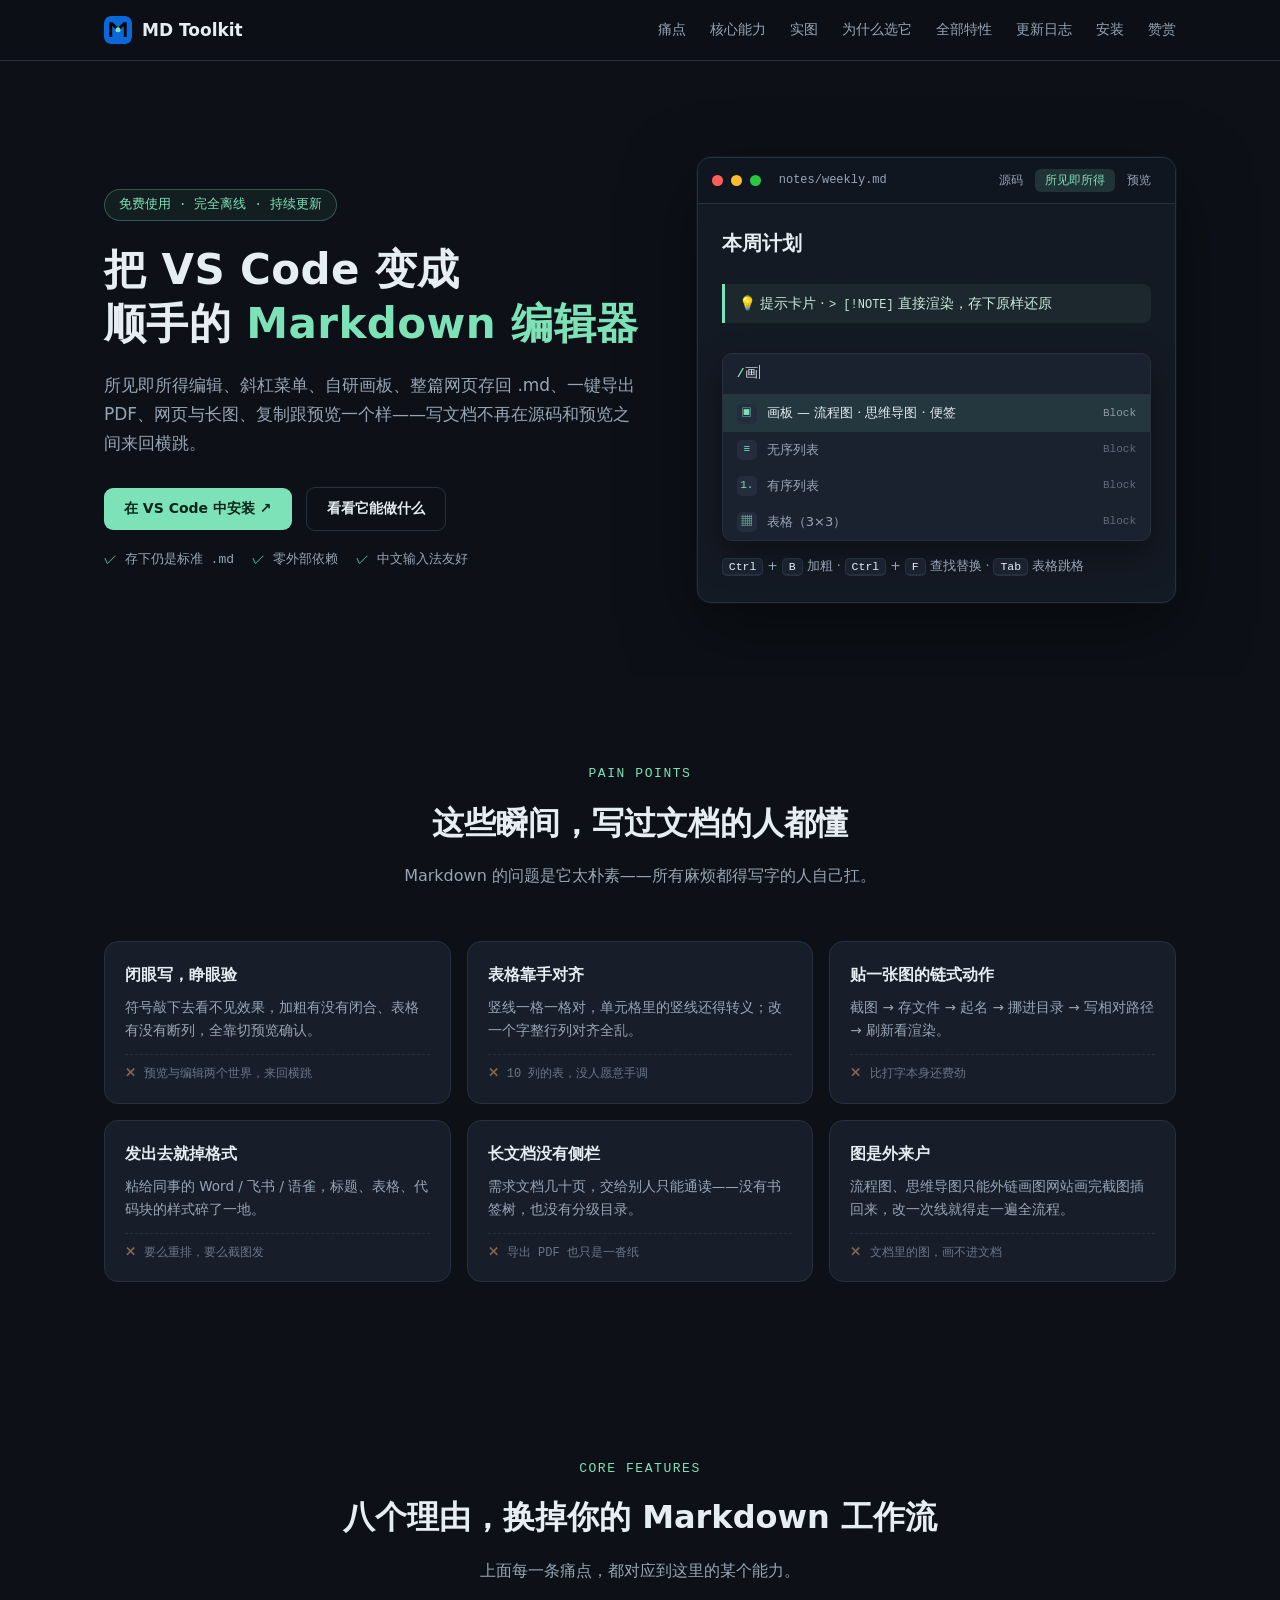
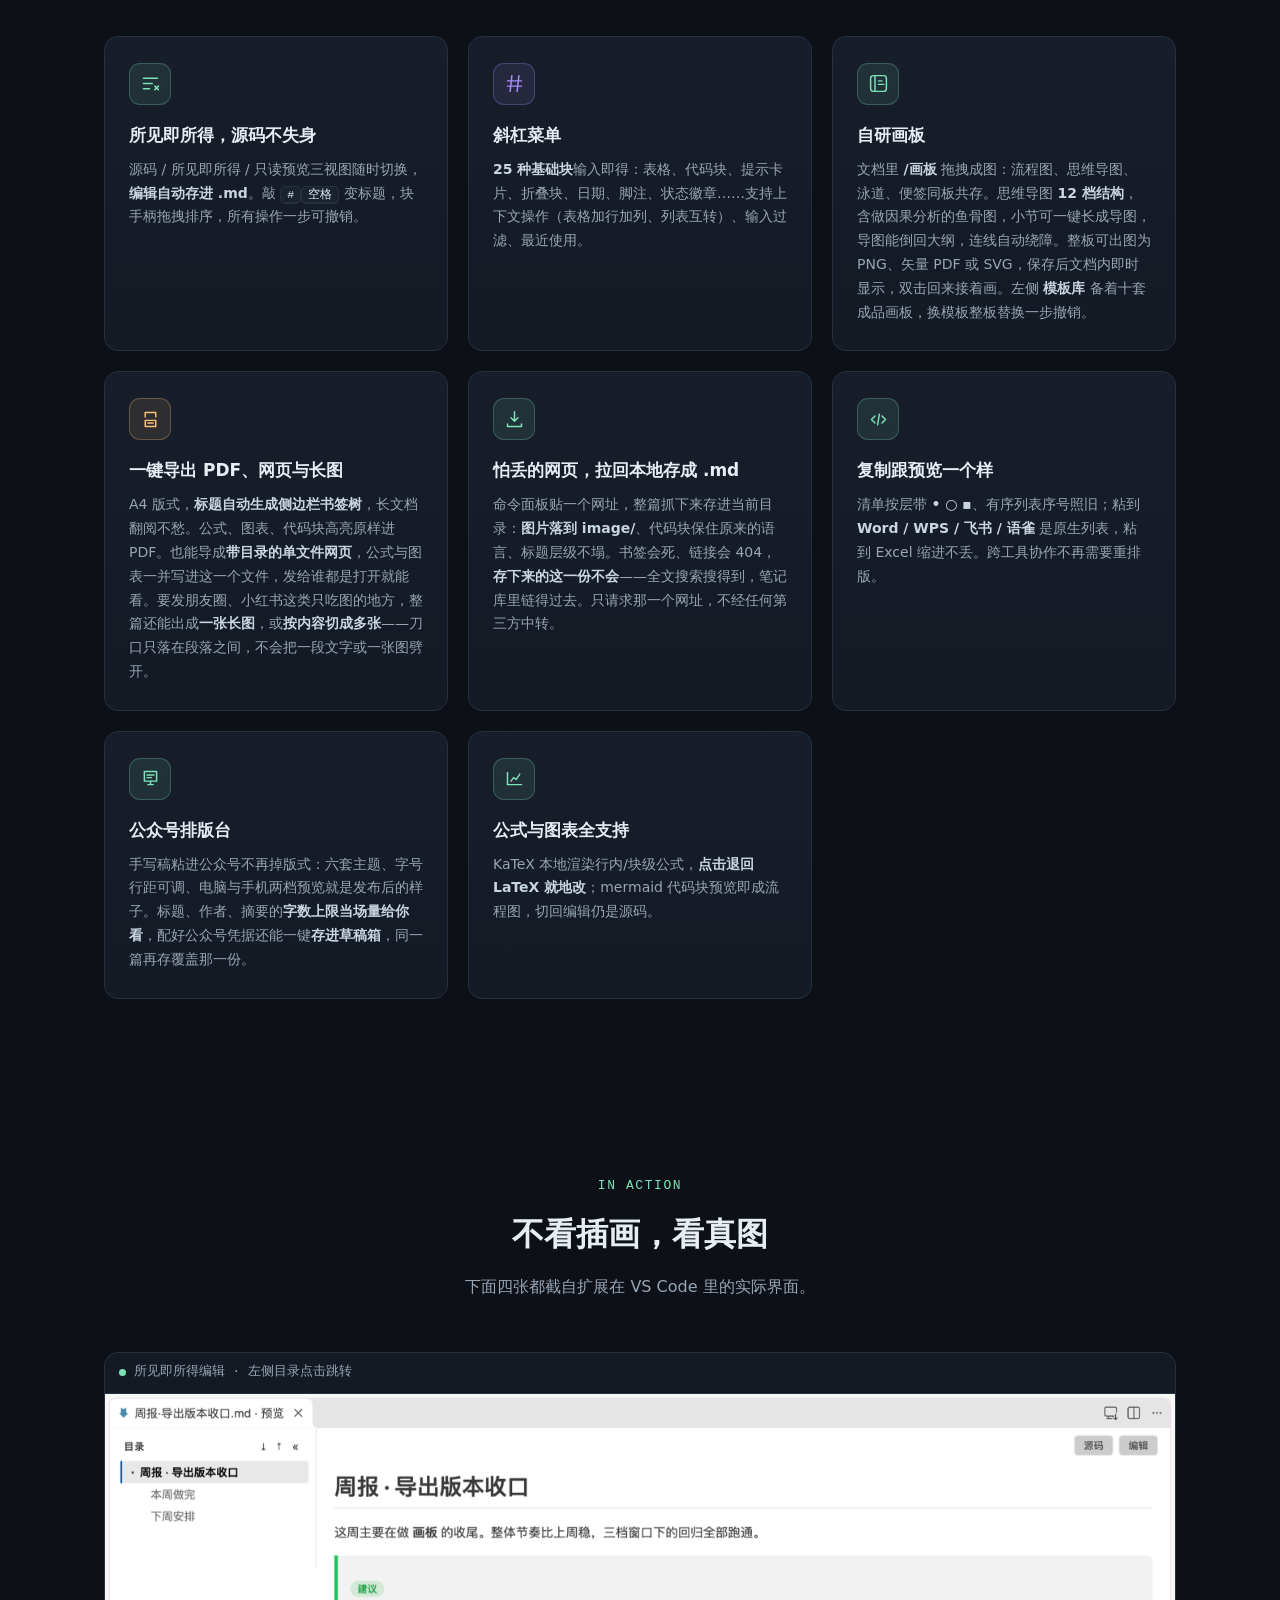
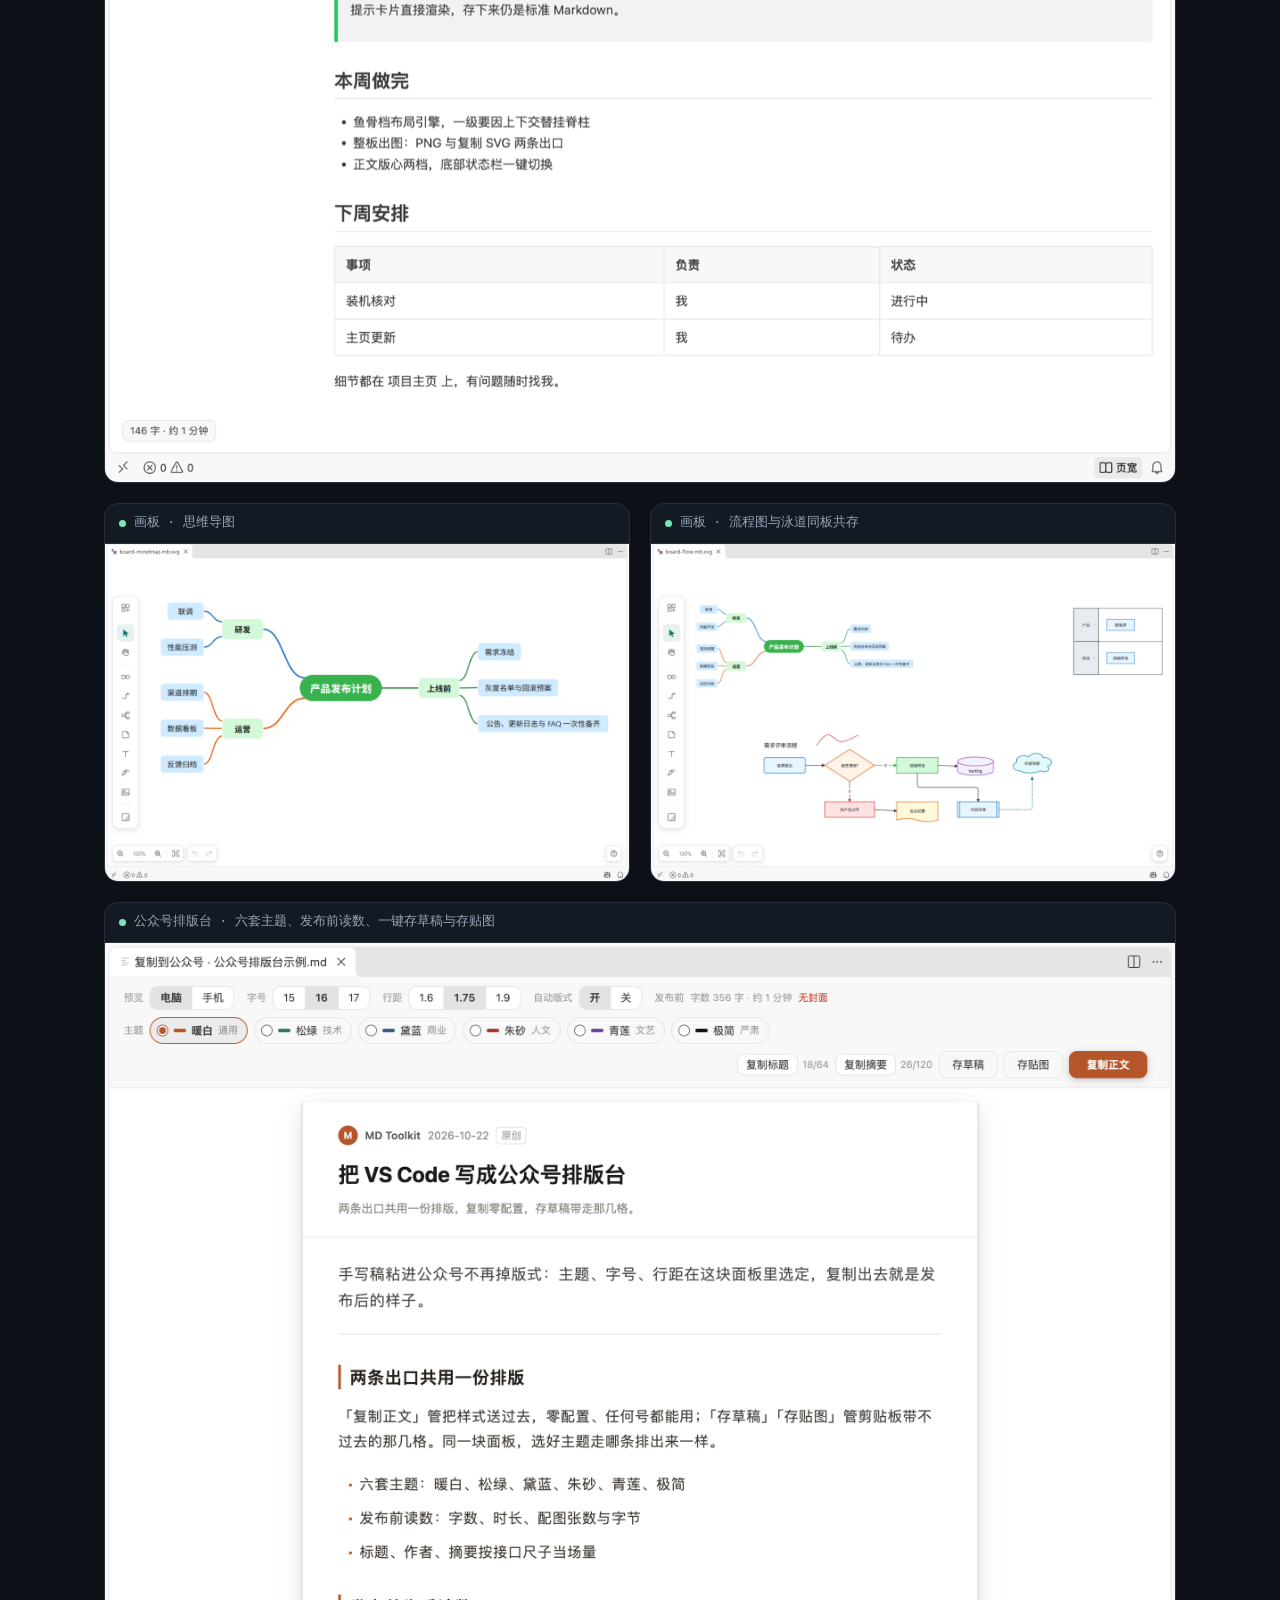
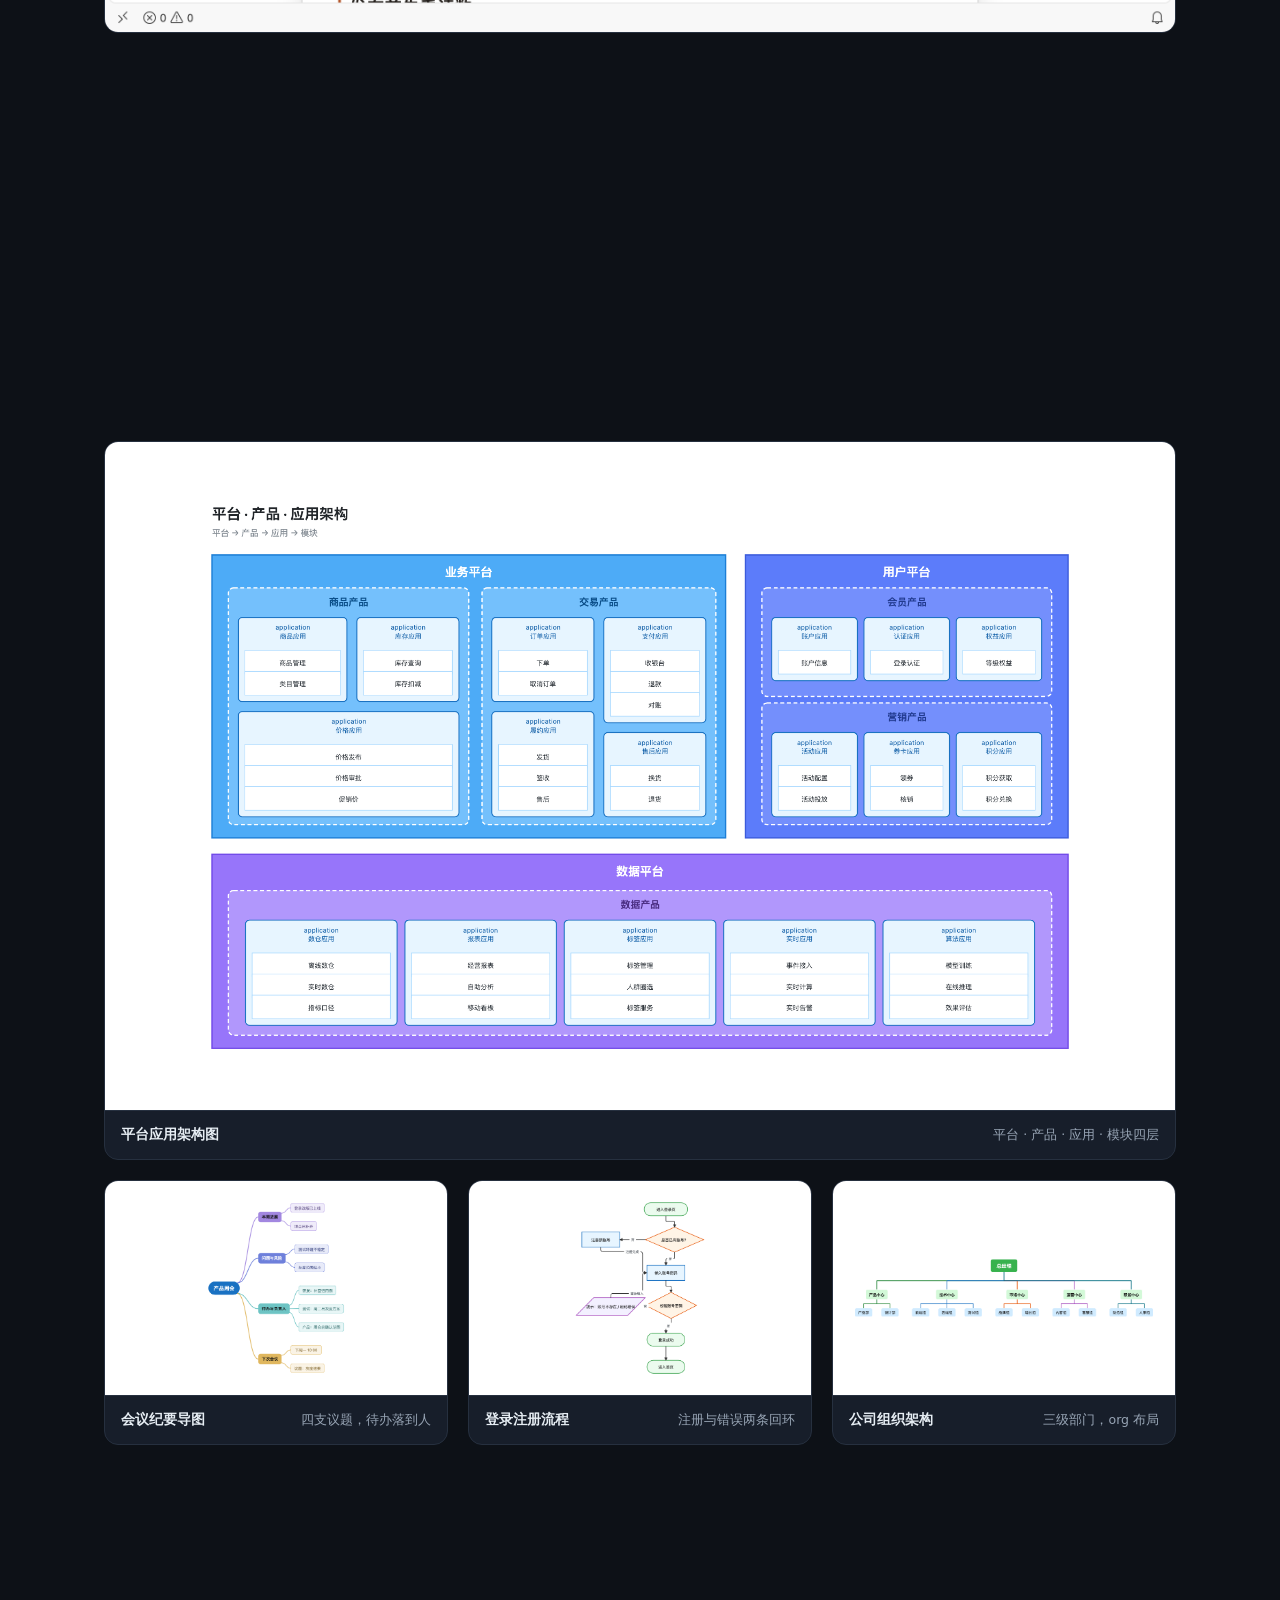
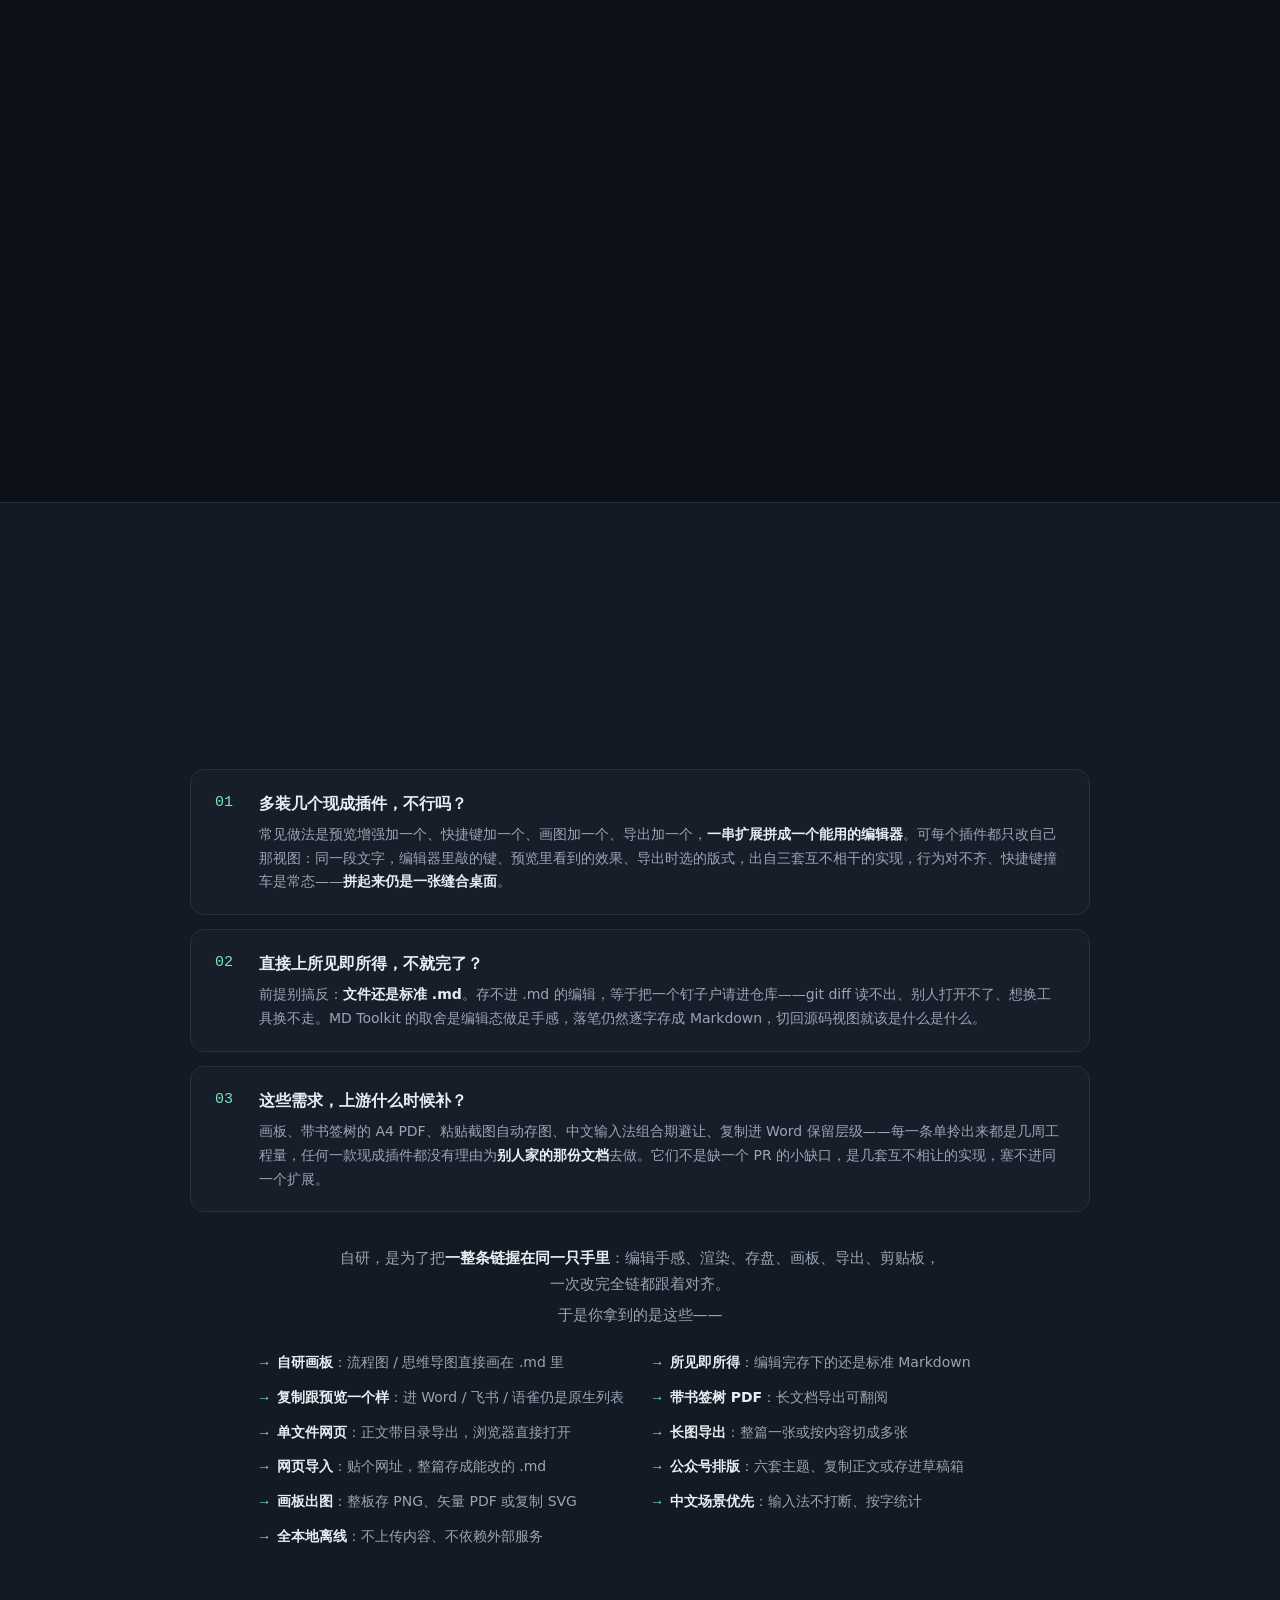
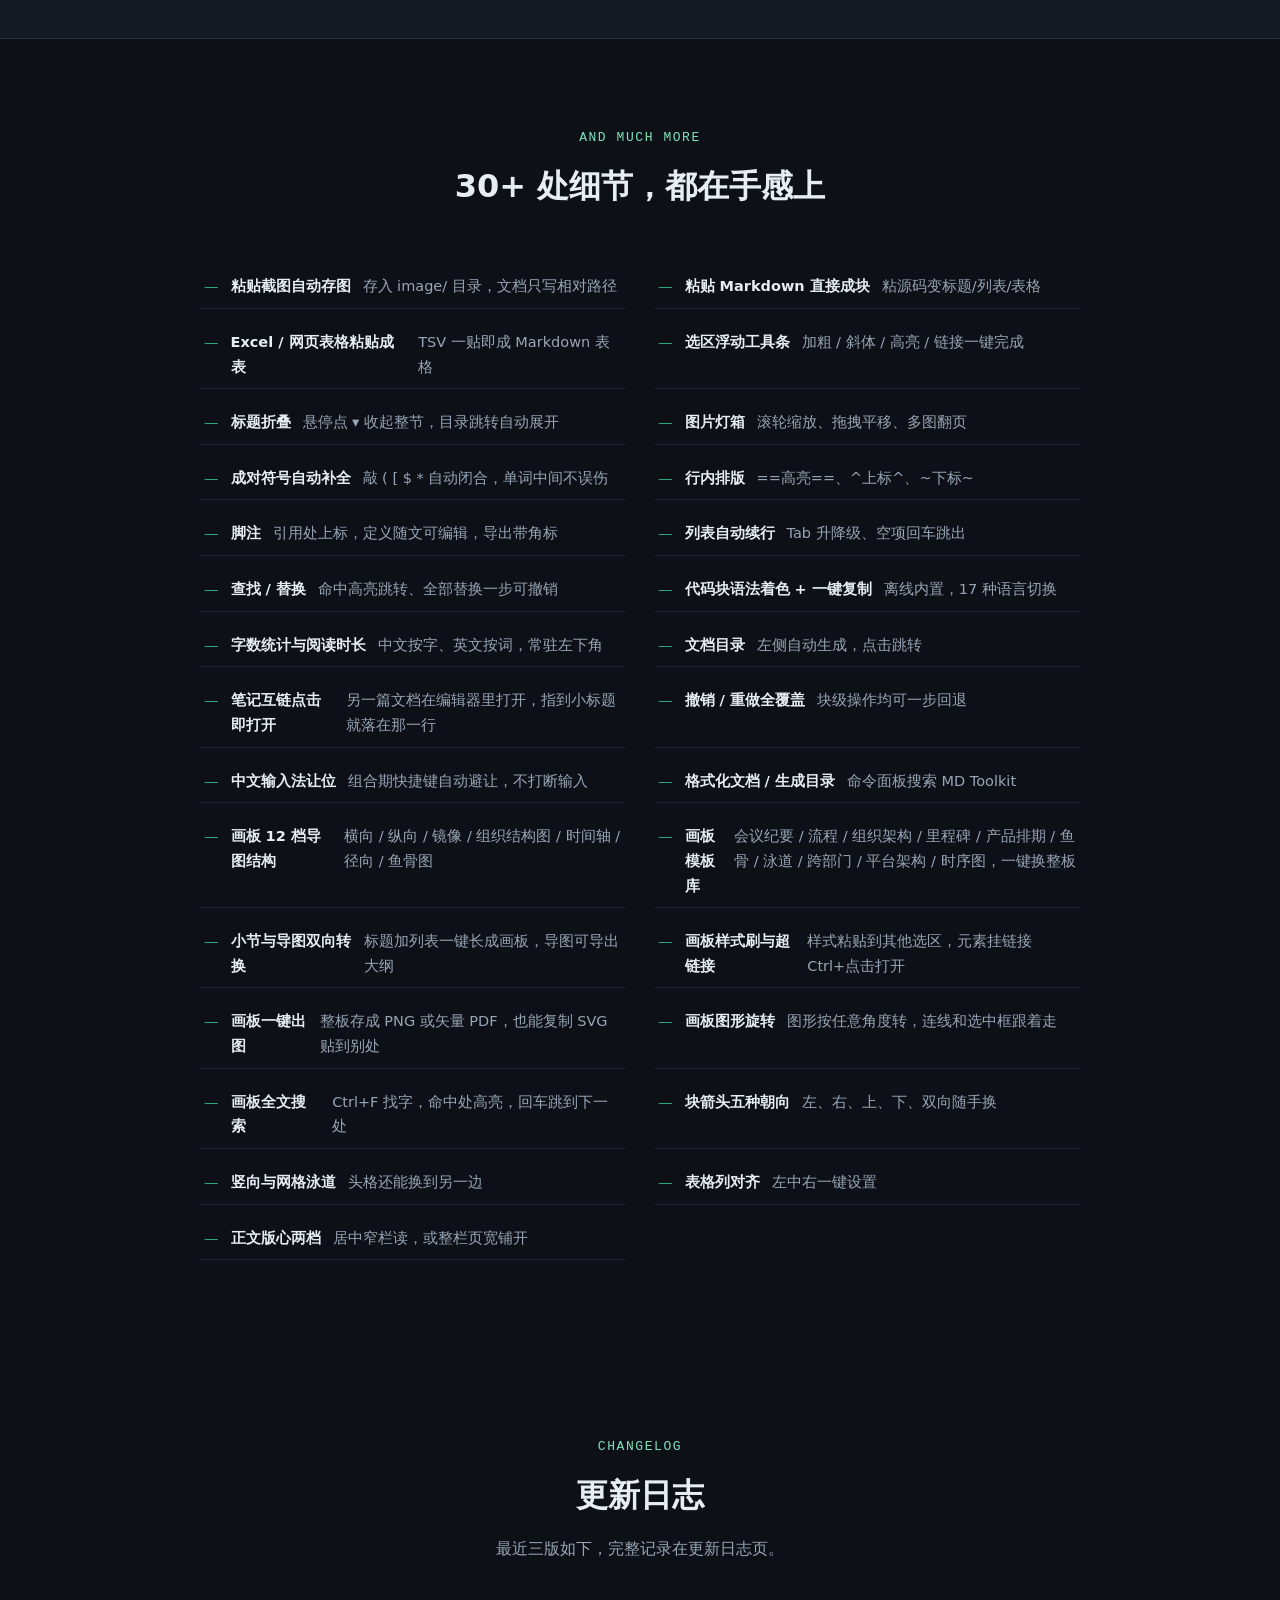
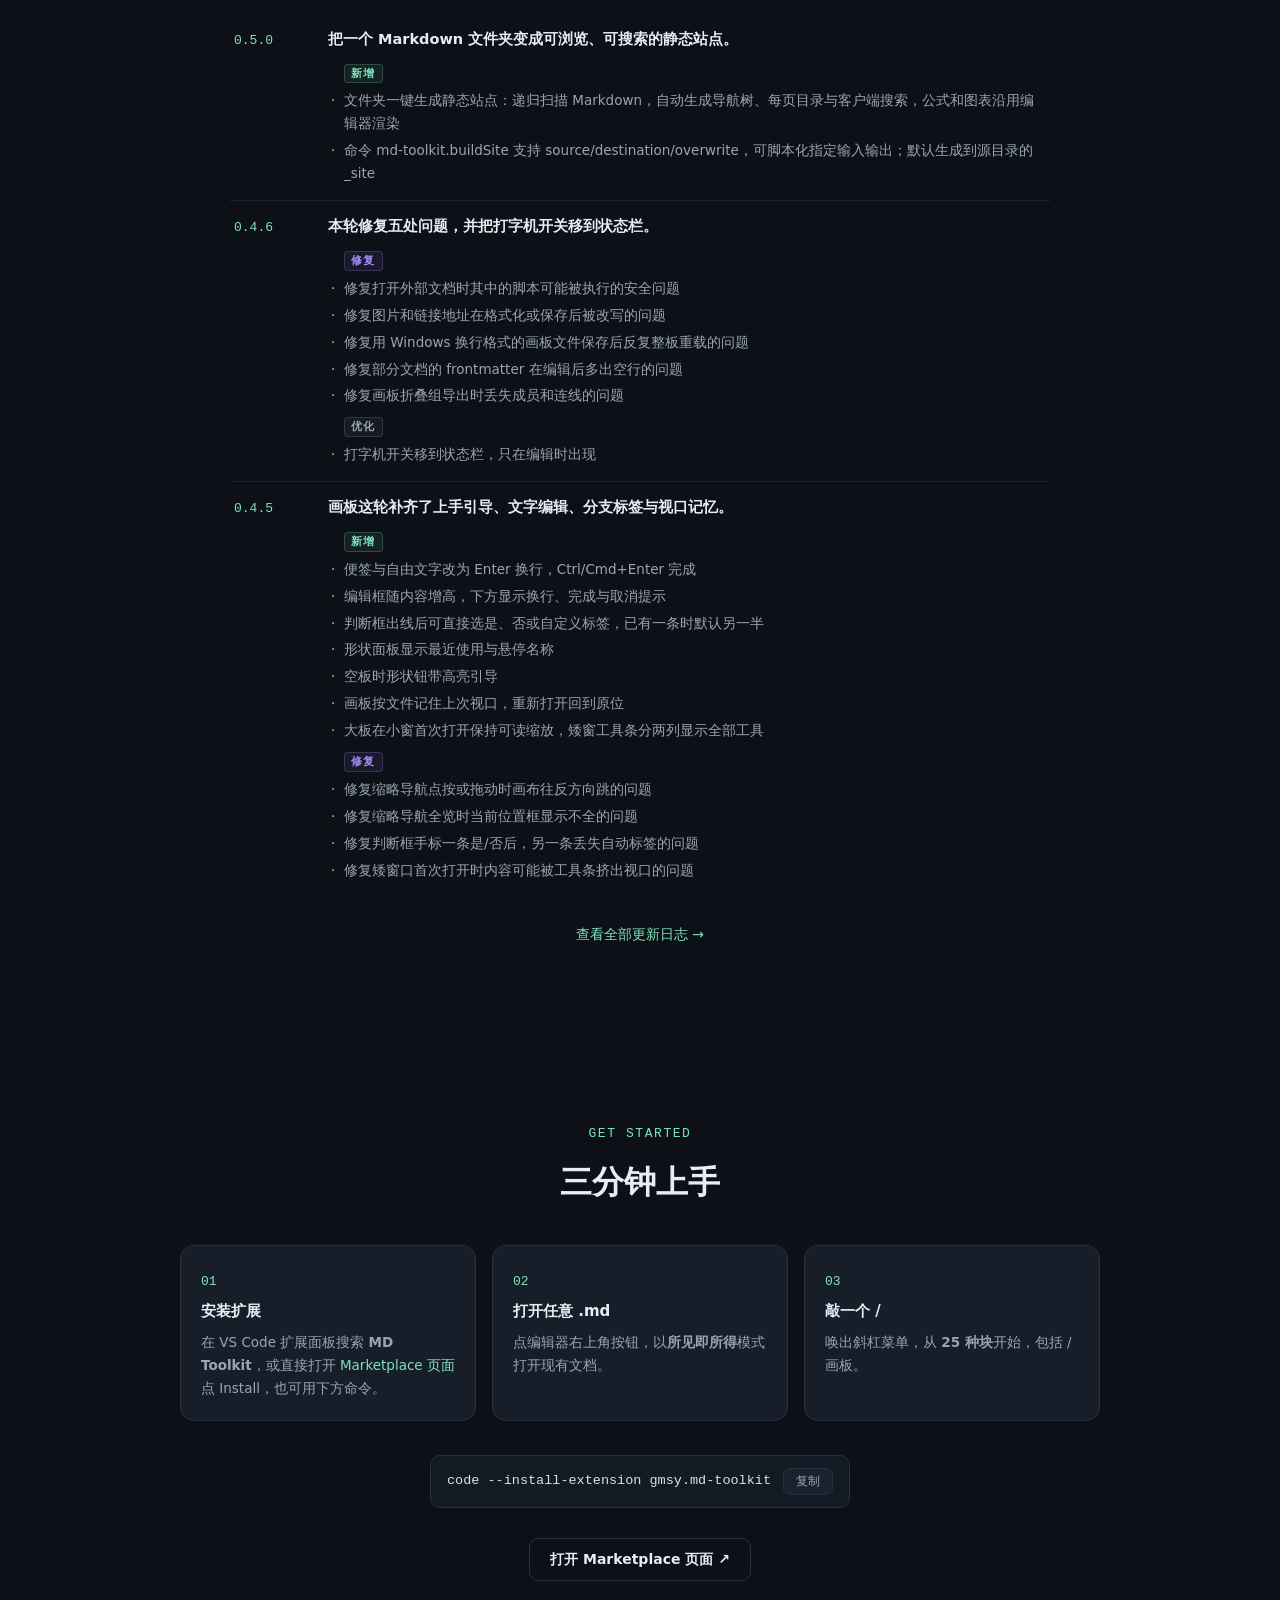
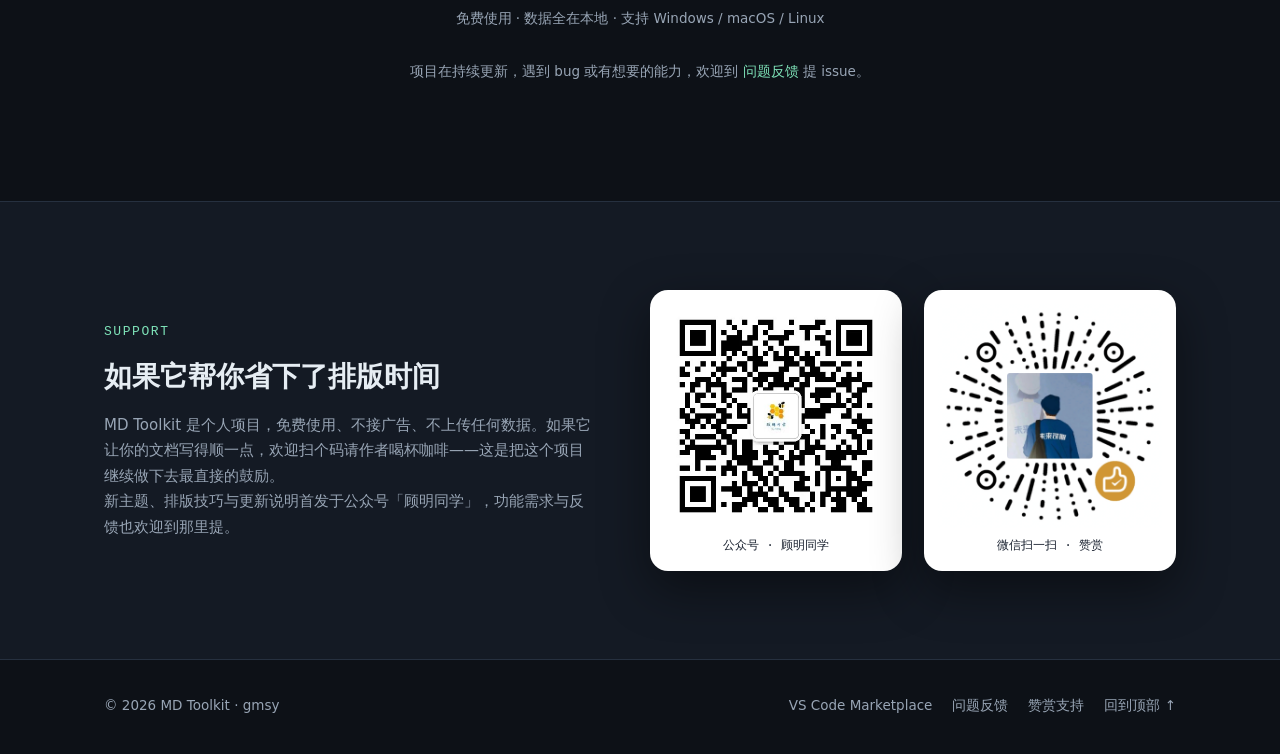
==== index.html @ 14af8917 "补齐站点首页末尾换行" ====
<!DOCTYPE html>
<html lang="zh-CN">
<head>
<meta charset="UTF-8">
<meta name="viewport" content="width=device-width, initial-scale=1.0">
<title>MD Toolkit — 把 VS Code 变成顺手的 Markdown 编辑器</title>
<meta name="description" content="MD Toolkit：VS Code 的 Markdown 增强扩展。不用一串插件拼一个能用的编辑器——所见即所得编辑且存下仍是标准 .md、斜杠菜单、自研画板、整篇网页存回 .md、一键导出 PDF、网页与长图、复制到 Word / 飞书 / 语雀仍是原生列表。免费使用，完全离线。">
<link rel="icon" href="data:image/svg+xml,%3Csvg xmlns='http://www.w3.org/2000/svg' viewBox='0 0 32 32'%3E%3Cdefs%3E%3CclipPath id='c'%3E%3Crect y='7.25' width='32' height='24.75'/%3E%3C/clipPath%3E%3C/defs%3E%3Crect width='32' height='32' rx='7' fill='%230969DA'/%3E%3Cg clip-path='url(%23c)'%3E%3Cpath d='M7.75 24 V7.25 L16 15.75 L24.25 7.25 V24' fill='none' stroke='%23000' stroke-width='3.25'/%3E%3C/g%3E%3Ccircle cx='16' cy='15.75' r='2.875' fill='%237ee2b8'/%3E%3C/svg%3E">
<link rel="stylesheet" href="styles.css">
<noscript><style>.reveal { opacity: 1; transform: none; }</style></noscript>
<script>
var _hmt = _hmt || [];
(function() {
  var hm = document.createElement("script");
  hm.src = "https://hm.baidu.com/hm.js?bc09b01593b73b414b39cb6e1b3c8c41";
  var s = document.getElementsByTagName("script")[0]; 
  s.parentNode.insertBefore(hm, s);
})();
</script>

</head>
<body>

<header>
  <div class="wrap nav">
    <a class="logo" href="#top" aria-label="MD Toolkit 回到顶部"><span class="mark"><svg viewBox="0 0 32 32" width="28" height="28" aria-hidden="true"><defs><clipPath id="mtMarkClip"><rect y="7.25" width="32" height="24.75"/></clipPath></defs><rect width="32" height="32" rx="7" fill="#0969DA"/><g clip-path="url(#mtMarkClip)"><path d="M7.75 24 V7.25 L16 15.75 L24.25 7.25 V24" fill="none" stroke="#000" stroke-width="3.25"/></g><circle cx="16" cy="15.75" r="2.875" fill="#7ee2b8"/></svg></span><span class="word">MD Toolkit</span></a>
    <nav class="links" aria-label="页面导航">
      <a data-sec href="#pain">痛点</a>
      <a data-sec href="#features">核心能力</a>
      <a data-sec href="#shots">实图</a>
      <a data-sec href="#why">为什么选它</a>
      <a data-sec href="#more">全部特性</a>
      <a href="changelog.html">更新日志</a>
      <a data-min href="#install">安装</a>
      <a href="#reward">赞赏</a>
    </nav>
  </div>
</header>

<main id="top">

<section class="hero">
  <div class="wrap hero-grid">
    <div>
      <span class="tagline">免费使用 · 完全离线 · 持续更新</span>
      <h1>把 VS Code 变成<br>顺手的 <em>Markdown 编辑器</em></h1>
      <p class="sub">所见即所得编辑、斜杠菜单、自研画板、整篇网页存回 .md、一键导出 PDF、网页与长图、复制跟预览一个样——写文档不再在源码和预览之间来回横跳。</p>
      <div class="hero-cta">
        <a class="btn btn-primary" href="https://marketplace.visualstudio.com/items?itemName=gmsy.md-toolkit" target="_blank" rel="noopener">在 VS Code 中安装 ↗</a>
        <a class="btn btn-ghost" href="#features">看看它能做什么</a>
      </div>
      <div class="hero-meta">
        <span>存下仍是标准 .md</span>
        <span>零外部依赖</span>
        <span>中文输入法友好</span>
      </div>
    </div>

    <div class="editor reveal">
      <div class="chrome">
        <span class="dot" style="background:#ff5f57"></span>
        <span class="dot" style="background:#febc2e"></span>
        <span class="dot" style="background:#28c840"></span>
        <span class="file">notes/weekly.md</span>
        <span class="tabs" role="group" aria-label="切换视图">
          <button type="button" data-view="src" aria-pressed="false">源码</button>
          <button type="button" data-view="wysiwyg" aria-pressed="true">所见即所得</button>
          <button type="button" data-view="preview" aria-pressed="false">预览</button>
        </span>
      </div>
      <div class="body">
        <div class="view" data-view="src">
<pre class="src"><span class="m">##</span> <span class="h">本周计划</span>

<span class="c">&gt; [!NOTE]</span>
<span class="c">&gt;</span> 💡 提示卡片 · 直接渲染，存下原样还原

<span class="m">- [ ]</span> 把画板导图结构补齐
<span class="m">- [ ]</span> 导出 PDF 的书签树回归
<span class="m">- [x]</span> 斜杠菜单接上 /画板</pre>
          <p class="kbd-line">标准 Markdown · 换任何编辑器都照样能打开</p>
        </div>
        <div class="view on" data-view="wysiwyg">
          <h3>本周计划</h3>
          <div class="note">💡 提示卡片 · <code style="font-family:var(--mono);font-size:12px">&gt; [!NOTE]</code> 直接渲染，存下原样还原</div>
          <div class="slash">
            <div class="q"><b>/</b>画<span class="caret"></span></div>
            <ul>
              <li class="hot"><span class="ico">▣</span>画板 — 流程图 · 思维导图 · 便签<small>Block</small></li>
              <li><span class="ico">≡</span>无序列表<small>Block</small></li>
              <li><span class="ico">1.</span>有序列表<small>Block</small></li>
              <li><span class="ico">▦</span>表格（3×3）<small>Block</small></li>
            </ul>
          </div>
          <p class="kbd-line"><kbd>Ctrl</kbd> + <kbd>B</kbd> 加粗 · <kbd>Ctrl</kbd> + <kbd>F</kbd> 查找替换 · <kbd>Tab</kbd> 表格跳格</p>
        </div>
        <div class="view" data-view="preview">
          <h3>本周计划</h3>
          <div class="note">💡 提示卡片 · 直接渲染，存下原样还原</div>
          <ul class="doc">
            <li><i>○</i>把画板导图结构补齐</li>
            <li><i>○</i>导出 PDF 的书签树回归</li>
            <li><i class="ck">◉</i><span style="opacity:.62;text-decoration:line-through">斜杠菜单接上 /画板</span></li>
          </ul>
          <p class="kbd-line">只读预览 · 切回「所见即所得」继续写</p>
        </div>
      </div>
    </div>
  </div>
</section>

<section id="pain">
  <div class="wrap">
    <div class="sec-head reveal">
      <div class="kicker">Pain Points</div>
      <h2>这些瞬间，写过文档的人都懂</h2>
      <p>Markdown 的问题是它太朴素——所有麻烦都得写字的人自己扛。</p>
    </div>
    <div class="pain-grid">
      <div class="pain reveal">
        <h3>闭眼写，睁眼验</h3>
        <p>符号敲下去看不见效果，加粗有没有闭合、表格有没有断列，全靠切预览确认。</p>
        <div class="fail">预览与编辑两个世界，来回横跳</div>
      </div>
      <div class="pain reveal">
        <h3>表格靠手对齐</h3>
        <p>竖线一格一格对，单元格里的竖线还得转义；改一个字整行列对齐全乱。</p>
        <div class="fail">10 列的表，没人愿意手调</div>
      </div>
      <div class="pain reveal">
        <h3>贴一张图的链式动作</h3>
        <p>截图 → 存文件 → 起名 → 挪进目录 → 写相对路径 → 刷新看渲染。</p>
        <div class="fail">比打字本身还费劲</div>
      </div>
      <div class="pain reveal">
        <h3>发出去就掉格式</h3>
        <p>粘给同事的 Word / 飞书 / 语雀，标题、表格、代码块的样式碎了一地。</p>
        <div class="fail">要么重排，要么截图发</div>
      </div>
      <div class="pain reveal">
        <h3>长文档没有侧栏</h3>
        <p>需求文档几十页，交给别人只能通读——没有书签树，也没有分级目录。</p>
        <div class="fail">导出 PDF 也只是一沓纸</div>
      </div>
      <div class="pain reveal">
        <h3>图是外来户</h3>
        <p>流程图、思维导图只能外链画图网站画完截图插回来，改一次线就得走一遍全流程。</p>
        <div class="fail">文档里的图，画不进文档</div>
      </div>
    </div>
  </div>
</section>

<section id="features">
  <div class="wrap">
    <div class="sec-head reveal">
      <div class="kicker">Core Features</div>
      <h2>八个理由，换掉你的 Markdown 工作流</h2>
      <p>上面每一条痛点，都对应到这里的某个能力。</p>
    </div>
    <div class="feat-grid">
      <div class="card reveal">
        <div class="glyph"><svg viewBox="0 0 24 24"><path d="M4 6h16M4 12h10M4 18h7"/><path d="M17 15l4 4m0-4l-4 4" /></svg></div>
        <h3>所见即所得，源码不失身</h3>
        <p>源码 / 所见即所得 / 只读预览三视图随时切换，<b>编辑自动存进 .md</b>。敲 <kbd>#</kbd><kbd>空格</kbd> 变标题，块手柄拖拽排序，所有操作一步可撤销。</p>
      </div>
      <div class="card reveal">
        <div class="glyph"><svg viewBox="0 0 24 24"><path d="M9 3l-2 18M17 3l-2 18M4 9h16M4 15h16"/></svg></div>
        <h3>斜杠菜单</h3>
        <p><b>25 种基础块</b>输入即得：表格、代码块、提示卡片、折叠块、日期、脚注、状态徽章……支持上下文操作（表格加行加列、列表互转）、输入过滤、最近使用。</p>
      </div>
      <div class="card reveal">
        <div class="glyph"><svg viewBox="0 0 24 24"><rect x="3" y="3" width="18" height="18" rx="3"/><path d="M8 3v18M12 9h4m-4 4h6"/></svg></div>
        <h3>自研画板</h3>
        <p>文档里 <b>/画板</b> 拖拽成图：流程图、思维导图、泳道、便签同板共存。思维导图 <b>12 档结构</b>，含做因果分析的鱼骨图，小节可一键长成导图，导图能倒回大纲，连线自动绕障。整板可出图为 PNG、矢量 PDF 或 SVG，保存后文档内即时显示，双击回来接着画。左侧 <b>模板库</b> 备着十套成品画板，换模板整板替换一步撤销。</p>
      </div>
      <div class="card reveal">
        <div class="glyph"><svg viewBox="0 0 24 24"><path d="M6 9V4h12v5M6 13h12v7H6zM9 16h6"/></svg></div>
        <h3>一键导出 PDF、网页与长图</h3>
        <p>A4 版式，<b>标题自动生成侧边栏书签树</b>，长文档翻阅不愁。公式、图表、代码块高亮原样进 PDF。也能导成<b>带目录的单文件网页</b>，公式与图表一并写进这一个文件，发给谁都是打开就能看。要发朋友圈、小红书这类只吃图的地方，整篇还能出成<b>一张长图</b>，或<b>按内容切成多张</b>——刀口只落在段落之间，不会把一段文字或一张图劈开。</p>
      </div>
      <div class="card reveal">
        <div class="glyph"><svg viewBox="0 0 24 24"><path d="M12 3v11m0 0l-4-4m4 4l4-4"/><path d="M4 17v3h16v-3"/></svg></div>
        <h3>怕丢的网页，拉回本地存成 .md</h3>
        <p>命令面板贴一个网址，整篇抓下来存进当前目录：<b>图片落到 image/</b>、代码块保住原来的语言、标题层级不塌。书签会死、链接会 404，<b>存下来的这一份不会</b>——全文搜索搜得到，笔记库里链得过去。只请求那一个网址，不经任何第三方中转。</p>
      </div>
      <div class="card reveal">
        <div class="glyph"><svg viewBox="0 0 24 24"><path d="M8 8l-4 4 4 4M16 8l4 4-4 4M13 6l-2 12"/></svg></div>
        <h3>复制跟预览一个样</h3>
        <p>清单按层带 <b>• ○ ▪</b>、有序列表序号照旧；粘到 <b>Word / WPS / 飞书 / 语雀</b> 是原生列表，粘到 Excel 缩进不丢。跨工具协作不再需要重排版。</p>
      </div>
      <div class="card reveal">
        <div class="glyph"><svg viewBox="0 0 24 24"><path d="M5 4h14v11H5z"/><path d="M9 19h6M12 15v4"/><path d="M8 8h8M8 11h5"/></svg></div>
        <h3>公众号排版台</h3>
        <p>手写稿粘进公众号不再掉版式：六套主题、字号行距可调、电脑与手机两档预览就是发布后的样子。标题、作者、摘要的<b>字数上限当场量给你看</b>，配好公众号凭据还能一键<b>存进草稿箱</b>，同一篇再存覆盖那一份。</p>
      </div>
      <div class="card reveal">
        <div class="glyph"><svg viewBox="0 0 24 24"><path d="M4 19V5m0 14h16M8 15l3-4 3 2 4-6"/></svg></div>
        <h3>公式与图表全支持</h3>
        <p>KaTeX 本地渲染行内/块级公式，<b>点击退回 LaTeX 就地改</b>；mermaid 代码块预览即成流程图，切回编辑仍是源码。</p>
      </div>
    </div>
  </div>
</section>

<section id="shots">
  <div class="wrap">
    <div class="sec-head reveal">
      <div class="kicker">In Action</div>
      <h2>不看插画，看真图</h2>
      <p>下面四张都截自扩展在 VS Code 里的实际界面。</p>
    </div>
    <figure class="shot reveal">
      <figcaption>所见即所得编辑 · 左侧目录点击跳转</figcaption>
      <img src="assets/shot-editor.png" width="1320" height="849" loading="lazy"
           alt="MD Toolkit 编辑界面：左侧目录大纲高亮当前小节，正文有标题、提示卡片、列表和带边框表格，右上角是源码、编辑按钮，底部状态栏右侧显示页宽切换，左下角常驻字数统计">
    </figure>
    <div class="shots-grid">
      <figure class="shot reveal">
        <figcaption>画板 · 思维导图</figcaption>
        <img src="assets/shot-board-mindmap.png" width="2400" height="1544" loading="lazy"
             alt="VS Code 里的画板窗口：左侧竖排工具条第一项是模板库，中心主题「产品发布计划」向两侧展开研发、运营、上线前分支，曲线连线">
      </figure>
      <figure class="shot reveal">
        <figcaption>画板 · 流程图与泳道同板共存</figcaption>
        <img src="assets/shot-board-flow.png" width="2400" height="1544" loading="lazy"
             alt="VS Code 里同一块画板：上方是产品发布思维导图，右上是产品/研发泳道，下方是需求评审流程图，判断框带是/否标签，云朵形表示外部依赖">
      </figure>
    </div>
    <figure class="shot reveal shot-wide">
      <figcaption>公众号排版台 · 六套主题、发布前读数、一键存草稿与存贴图</figcaption>
      <img src="assets/shot-wechat-panel.png" width="2400" height="1544" loading="lazy"
           alt="公众号排版面板：顶栏是电脑/手机预览、字号、行距、自动版式与暖白、松绿、黛蓝、朱砂、青莲、极简六套主题（当前选中暖白）；发布前读数显示字数 356 字、约 1 分钟、无封面；下面一排复制标题、复制摘要、存草稿、存贴图与复制正文按钮；纸面是「把 VS Code 写成公众号排版台」的暖白主题预览，作者 MD Toolkit">
    </figure>
  </div>
</section>

<section id="templates">
  <div class="wrap">
    <div class="sec-head reveal">
      <div class="kicker">Template Library</div>
      <h2>十套成品画板，套上就能改</h2>
      <p>会议纪要、流程、组织架构、里程碑、产品排期、鱼骨复盘、交付泳道、跨部门流程、平台应用架构，到 UML 时序图——新建时直接选，已有画板从左侧「模板库」整套替换，一步撤销。</p>
    </div>
    <div class="tpl-grid">
      <figure class="tpl-card tpl-wide reveal">
        <div class="tpl-thumb">
          <img src="assets/tpl-arch.png" width="2000" height="1250" loading="lazy"
               alt="平台应用架构图模板：业务、用户、数据三个平台分色排列，平台内用虚线分出商品、交易、会员、营销、数据产品，每个产品下是应用卡片和模块条">
        </div>
        <figcaption><b>平台应用架构图</b><span>平台 · 产品 · 应用 · 模块四层</span></figcaption>
      </figure>
      <figure class="tpl-card reveal">
        <div class="tpl-thumb">
          <img src="assets/tpl-mm.png" width="2000" height="1250" loading="lazy"
               alt="会议纪要导图模板：中心主题「产品周会」向右侧展开本周进展、问题与风险、待办与负责人、下次会议四支，末级节点落到具体事项">
        </div>
        <figcaption><b>会议纪要导图</b><span>四支议题，待办落到人</span></figcaption>
      </figure>
      <figure class="tpl-card reveal">
        <div class="tpl-thumb">
          <img src="assets/tpl-flow.png" width="2000" height="1250" loading="lazy"
               alt="登录注册流程模板：进入登录页后按是否已有账号分岔，注册后回到输入账号密码，校验失败给出提示并重新输入，成功进入首页">
        </div>
        <figcaption><b>登录注册流程</b><span>注册与错误两条回环</span></figcaption>
      </figure>
      <figure class="tpl-card reveal">
        <div class="tpl-thumb">
          <img src="assets/tpl-org.png" width="2000" height="1250" loading="lazy"
               alt="公司组织架构模板：总经理下分产品、技术、市场、运营、职能五个中心，各带下属部门的分组连线">
        </div>
        <figcaption><b>公司组织架构</b><span>三级部门，org 布局</span></figcaption>
      </figure>
      <figure class="tpl-card reveal">
        <div class="tpl-thumb">
          <img src="assets/tpl-time.png" width="2000" height="1250" loading="lazy"
               alt="项目里程碑模板：一条时间轴串起十个带日期的节点，从 10-08 立项评审到 11-19 全量上线，上下交错排列">
        </div>
        <figcaption><b>项目里程碑</b><span>六个带日期的节点</span></figcaption>
      </figure>
      <figure class="tpl-card reveal">
        <div class="tpl-thumb">
          <img src="assets/tpl-fish.png" width="2000" height="1250" loading="lazy"
               alt="上线复盘鱼骨图模板：鱼头是「上线延期」，人机料法环五根大骨各挂两条原因">
        </div>
        <figcaption><b>上线复盘鱼骨图</b><span>人机料法环五根大骨</span></figcaption>
      </figure>
      <figure class="tpl-card reveal">
        <div class="tpl-thumb">
          <img src="assets/tpl-lane.png" width="2000" height="1250" loading="lazy"
               alt="跨职能交付泳道模板：产品、研发、测试、运维四个角色横跨需求、开发、发布三个阶段，节点按移交顺序串联">
        </div>
        <figcaption><b>跨职能交付泳道</b><span>四角色 × 三阶段流转</span></figcaption>
      </figure>
      <figure class="tpl-card reveal">
        <div class="tpl-thumb">
          <img src="assets/tpl-road.png" width="2000" height="1250" loading="lazy"
               alt="产品里程碑模板：顶部 12 个月刻度，需求调研、方案设计、研发落地三行排期条分色排列，Kickoff、内部测试、正式发布三面旗标在对应月份">
        </div>
        <figcaption><b>产品里程碑</b><span>12 个月排期，三个发布节点</span></figcaption>
      </figure>
      <figure class="tpl-card reveal">
        <div class="tpl-thumb">
          <img src="assets/tpl-dept.png" width="2000" height="1250" loading="lazy"
               alt="跨部门流程图模板：左侧市场、销售、法务财务、交付四色部门栏，线索进入经商机确认、合同评审、回款确认到交付验收，合同驳回用虚线回到补充材料">
        </div>
        <figcaption><b>跨部门流程图</b><span>四部门交接与驳回回环</span></figcaption>
      </figure>
      <figure class="tpl-card reveal">
        <div class="tpl-thumb">
          <img src="assets/tpl-seq.png" width="2000" height="1250" loading="lazy"
               alt="UML 时序图模板：用户、前端、订单服务、支付服务、库存服务五条生命线，实线箭头表示请求、虚线箭头表示回包，演示下单支付流程">
        </div>
        <figcaption><b>UML 时序图</b><span>五条生命线，请求与回包</span></figcaption>
      </figure>
    </div>
  </div>
</section>

<section id="why" class="compare">
  <div class="wrap">
    <div class="sec-head reveal">
      <div class="kicker">Why Not Just…</div>
      <h2>为什么不用现成的插件</h2>
      <p>VS Code 的 Markdown 插件已经很多了。这三条追问，是这个扩展存在的理由。</p>
    </div>
    <div class="qa">
      <div class="qa-item reveal">
        <span class="q">01</span>
        <div>
          <h3>多装几个现成插件，不行吗？</h3>
          <p class="qa-body">常见做法是预览增强加一个、快捷键加一个、画图加一个、导出加一个，<b>一串扩展拼成一个能用的编辑器</b>。可每个插件都只改自己那视图：同一段文字，编辑器里敲的键、预览里看到的效果、导出时选的版式，出自三套互不相干的实现，行为对不齐、快捷键撞车是常态——<b>拼起来仍是一张缝合桌面</b>。</p>
        </div>
      </div>
      <div class="qa-item reveal">
        <span class="q">02</span>
        <div>
          <h3>直接上所见即所得，不就完了？</h3>
          <p class="qa-body">前提别搞反：<b>文件还是标准 .md</b>。存不进 .md 的编辑，等于把一个钉子户请进仓库——git diff 读不出、别人打开不了、想换工具换不走。MD Toolkit 的取舍是编辑态做足手感，落笔仍然逐字存成 Markdown，切回源码视图就该是什么是什么。</p>
        </div>
      </div>
      <div class="qa-item reveal">
        <span class="q">03</span>
        <div>
          <h3>这些需求，上游什么时候补？</h3>
          <p class="qa-body">画板、带书签树的 A4 PDF、粘贴截图自动存图、中文输入法组合期避让、复制进 Word 保留层级——每一条单拎出来都是几周工程量，任何一款现成插件都没有理由为<b>别人家的那份文档</b>去做。它们不是缺一个 PR 的小缺口，是几套互不相让的实现，塞不进同一个扩展。</p>
        </div>
      </div>
    </div>
    <p class="qa-close reveal">自研，是为了把<b>一整条链握在同一只手里</b>：编辑手感、渲染、存盘、画板、导出、剪贴板，一次改完全链都跟着对齐。
      <span style="display:block;margin-top:6px">于是你拿到的是这些——</span>
    </p>
    <ul class="qa-list reveal">
      <li><b>自研画板</b>：流程图 / 思维导图直接画在 .md 里</li>
      <li><b>所见即所得</b>：编辑完存下的还是标准 Markdown</li>
      <li><b>复制跟预览一个样</b>：进 Word / 飞书 / 语雀仍是原生列表</li>
      <li><b>带书签树 PDF</b>：长文档导出可翻阅</li>
      <li><b>单文件网页</b>：正文带目录导出，浏览器直接打开</li>
      <li><b>长图导出</b>：整篇一张或按内容切成多张</li>
      <li><b>网页导入</b>：贴个网址，整篇存成能改的 .md</li>
      <li><b>公众号排版</b>：六套主题、复制正文或存进草稿箱</li>
      <li><b>画板出图</b>：整板存 PNG、矢量 PDF 或复制 SVG</li>
      <li><b>中文场景优先</b>：输入法不打断、按字统计</li>
      <li><b>全本地离线</b>：不上传内容、不依赖外部服务</li>
    </ul>
  </div>
</section>

<section id="more">
  <div class="wrap">
    <div class="sec-head reveal">
      <div class="kicker">And much more</div>
      <h2>30+ 处细节，都在手感上</h2>
    </div>
    <div class="chips reveal">
      <div class="chip"><b>粘贴截图自动存图</b><span>存入 image/ 目录，文档只写相对路径</span></div>
      <div class="chip"><b>粘贴 Markdown 直接成块</b><span>粘源码变标题/列表/表格</span></div>
      <div class="chip"><b>Excel / 网页表格粘贴成表</b><span>TSV 一贴即成 Markdown 表格</span></div>
      <div class="chip"><b>选区浮动工具条</b><span>加粗 / 斜体 / 高亮 / 链接一键完成</span></div>
      <div class="chip"><b>标题折叠</b><span>悬停点 ▾ 收起整节，目录跳转自动展开</span></div>
      <div class="chip"><b>图片灯箱</b><span>滚轮缩放、拖拽平移、多图翻页</span></div>
      <div class="chip"><b>成对符号自动补全</b><span>敲 ( [ $ * 自动闭合，单词中间不误伤</span></div>
      <div class="chip"><b>行内排版</b><span>==高亮==、^上标^、~下标~</span></div>
      <div class="chip"><b>脚注</b><span>引用处上标，定义随文可编辑，导出带角标</span></div>
      <div class="chip"><b>列表自动续行</b><span>Tab 升降级、空项回车跳出</span></div>
      <div class="chip"><b>查找 / 替换</b><span>命中高亮跳转、全部替换一步可撤销</span></div>
      <div class="chip"><b>代码块语法着色 + 一键复制</b><span>离线内置，17 种语言切换</span></div>
      <div class="chip"><b>字数统计与阅读时长</b><span>中文按字、英文按词，常驻左下角</span></div>
      <div class="chip"><b>文档目录</b><span>左侧自动生成，点击跳转</span></div>
      <div class="chip"><b>笔记互链点击即打开</b><span>另一篇文档在编辑器里打开，指到小标题就落在那一行</span></div>
      <div class="chip"><b>撤销 / 重做全覆盖</b><span>块级操作均可一步回退</span></div>
      <div class="chip"><b>中文输入法让位</b><span>组合期快捷键自动避让，不打断输入</span></div>
      <div class="chip"><b>格式化文档 / 生成目录</b><span>命令面板搜索 MD Toolkit</span></div>
      <div class="chip"><b>画板 12 档导图结构</b><span>横向 / 纵向 / 镜像 / 组织结构图 / 时间轴 / 径向 / 鱼骨图</span></div>
      <div class="chip"><b>画板模板库</b><span>会议纪要 / 流程 / 组织架构 / 里程碑 / 产品排期 / 鱼骨 / 泳道 / 跨部门 / 平台架构 / 时序图，一键换整板</span></div>
      <div class="chip"><b>小节与导图双向转换</b><span>标题加列表一键长成画板，导图可导出大纲</span></div>
      <div class="chip"><b>画板样式刷与超链接</b><span>样式粘贴到其他选区，元素挂链接 Ctrl+点击打开</span></div>
      <div class="chip"><b>画板一键出图</b><span>整板存成 PNG 或矢量 PDF，也能复制 SVG 贴到别处</span></div>
      <div class="chip"><b>画板图形旋转</b><span>图形按任意角度转，连线和选中框跟着走</span></div>
      <div class="chip"><b>画板全文搜索</b><span>Ctrl+F 找字，命中处高亮，回车跳到下一处</span></div>
      <div class="chip"><b>块箭头五种朝向</b><span>左、右、上、下、双向随手换</span></div>
      <div class="chip"><b>竖向与网格泳道</b><span>头格还能换到另一边</span></div>
      <div class="chip"><b>表格列对齐</b><span>左中右一键设置</span></div>
      <div class="chip"><b>正文版心两档</b><span>居中窄栏读，或整栏页宽铺开</span></div>
    </div>
  </div>
</section>

<section id="updates">
  <div class="wrap">
    <div class="sec-head reveal">
      <div class="kicker">Changelog</div>
      <h2>更新日志</h2>
      <p>最近三版如下，完整记录在更新日志页。</p>
    </div>
    <!-- upd:begin 由 scripts/sync-site-updates.js 从 CHANGELOG.md 生成,别手改 -->
    <ul class="upd reveal">
      <li><span class="v">0.5.0</span><div><b>把一个 Markdown 文件夹变成可浏览、可搜索的静态站点。</b><div class="upd-group"><span class="upd-tag add">新增</span><ul class="upd-items"><li>文件夹一键生成静态站点：递归扫描 Markdown，自动生成导航树、每页目录与客户端搜索，公式和图表沿用编辑器渲染</li><li>命令 md-toolkit.buildSite 支持 source/destination/overwrite，可脚本化指定输入输出；默认生成到源目录的 _site</li></ul></div></div></li>
      <li><span class="v">0.4.6</span><div><b>本轮修复五处问题，并把打字机开关移到状态栏。</b><div class="upd-group"><span class="upd-tag fix">修复</span><ul class="upd-items"><li>修复打开外部文档时其中的脚本可能被执行的安全问题</li><li>修复图片和链接地址在格式化或保存后被改写的问题</li><li>修复用 Windows 换行格式的画板文件保存后反复整板重载的问题</li><li>修复部分文档的 frontmatter 在编辑后多出空行的问题</li><li>修复画板折叠组导出时丢失成员和连线的问题</li></ul></div><div class="upd-group"><span class="upd-tag misc">优化</span><ul class="upd-items"><li>打字机开关移到状态栏，只在编辑时出现</li></ul></div></div></li>
      <li><span class="v">0.4.5</span><div><b>画板这轮补齐了上手引导、文字编辑、分支标签与视口记忆。</b><div class="upd-group"><span class="upd-tag add">新增</span><ul class="upd-items"><li>便签与自由文字改为 Enter 换行，Ctrl/Cmd+Enter 完成</li><li>编辑框随内容增高，下方显示换行、完成与取消提示</li><li>判断框出线后可直接选是、否或自定义标签，已有一条时默认另一半</li><li>形状面板显示最近使用与悬停名称</li><li>空板时形状钮带高亮引导</li><li>画板按文件记住上次视口，重新打开回到原位</li><li>大板在小窗首次打开保持可读缩放，矮窗工具条分两列显示全部工具</li></ul></div><div class="upd-group"><span class="upd-tag fix">修复</span><ul class="upd-items"><li>修复缩略导航点按或拖动时画布往反方向跳的问题</li><li>修复缩略导航全览时当前位置框显示不全的问题</li><li>修复判断框手标一条是/否后，另一条丢失自动标签的问题</li><li>修复矮窗口首次打开时内容可能被工具条挤出视口的问题</li></ul></div></div></li>
    </ul>
    <!-- upd:end -->
    <p class="upd-more reveal"><a href="changelog.html">查看全部更新日志 →</a></p>
  </div>
</section>

<section id="install" class="install">
  <div class="wrap">
    <div class="sec-head reveal" style="margin-bottom:36px">
      <div class="kicker">Get Started</div>
      <h2>三分钟上手</h2>
    </div>
    <div class="steps reveal">
      <div class="step"><i>01</i><h4>安装扩展</h4><p>在 VS Code 扩展面板搜索 <b>MD Toolkit</b>，或直接打开 <a href="https://marketplace.visualstudio.com/items?itemName=gmsy.md-toolkit" target="_blank" rel="noopener" style="color:var(--accent)">Marketplace 页面</a>点 Install，也可用下方命令。</p></div>
      <div class="step"><i>02</i><h4>打开任意 .md</h4><p>点编辑器右上角按钮，以<b>所见即所得</b>模式打开现有文档。</p></div>
      <div class="step"><i>03</i><h4>敲一个 /</h4><p>唤出斜杠菜单，从 <b>25 种块</b>开始，包括 /画板。</p></div>
    </div>
    <div class="cmd-copy reveal">
      <code id="cmdline">code --install-extension gmsy.md-toolkit</code>
      <button type="button" id="copyBtn" aria-label="复制安装命令">复制</button>
    </div>
    <div class="reveal" style="margin-bottom:26px">
      <a class="btn btn-ghost" href="https://marketplace.visualstudio.com/items?itemName=gmsy.md-toolkit" target="_blank" rel="noopener">打开 Marketplace 页面 ↗</a>
    </div>
    <p class="reveal" style="color:var(--muted);font-size:13.5px">免费使用 · 数据全在本地 · 支持 Windows / macOS / Linux</p>
    <p class="reveal" style="color:var(--muted);font-size:13.5px">项目在持续更新，遇到 bug 或有想要的能力，欢迎到 <a href="https://github.com/gmsya/md-toolkit/issues" target="_blank" rel="noopener" style="color:var(--accent)">问题反馈</a> 提 issue。</p>
  </div>
</section>

<section id="reward" class="reward">
  <div class="wrap reward-grid">
    <div class="reveal">
      <div class="kicker" style="font-family:var(--mono);font-size:13px;color:var(--accent);letter-spacing:.12em;text-transform:uppercase">Support</div>
      <h2>如果它帮你省下了排版时间</h2>
      <p>MD Toolkit 是个人项目，免费使用、不接广告、不上传任何数据。如果它让你的文档写得顺一点，欢迎扫个码请作者喝杯咖啡——这是把这个项目继续做下去最直接的鼓励。</p>
      <p>新主题、排版技巧与更新说明首发于公众号「顾明同学」，功能需求与反馈也欢迎到那里提。</p>
    </div>
    <div class="qr-pair reveal">
      <figure class="qr-card">
        <img src="assets/wechat.jpg" alt="公众号「顾明同学」二维码" width="224" height="224">
        <figcaption>公众号 · 顾明同学</figcaption>
      </figure>
      <figure class="qr-card">
        <img src="assets/reward.png" alt="微信赞赏码，扫码支持 MD Toolkit" width="224" height="224">
        <figcaption>微信扫一扫 · 赞赏</figcaption>
      </figure>
    </div>
  </div>
</section>

</main>

<footer>
  <div class="wrap foot">
    <span>© 2026 MD Toolkit · gmsy</span>
    <div class="links">
      <a href="https://marketplace.visualstudio.com/items?itemName=gmsy.md-toolkit" target="_blank" rel="noopener">VS Code Marketplace</a>
      <a href="https://github.com/gmsya/md-toolkit/issues" target="_blank" rel="noopener">问题反馈</a>
      <a href="#reward">赞赏支持</a>
      <a href="#top">回到顶部 ↑</a>
    </div>
  </div>
</footer>

<script>
const revealEls = document.querySelectorAll('.reveal');
if ('IntersectionObserver' in window) {
  const io = new IntersectionObserver((entries) => {
    for (const e of entries) if (e.isIntersecting) { e.target.classList.add('in'); io.unobserve(e.target); }
  }, { threshold: 0, rootMargin: '0px 0px -8%' });
  revealEls.forEach(el => io.observe(el));
} else {
  revealEls.forEach(el => el.classList.add('in'));
}

const tabs = [...document.querySelectorAll('.editor .tabs button')];
const views = [...document.querySelectorAll('.editor .view')];
for (const t of tabs) t.addEventListener('click', () => {
  for (const b of tabs) b.setAttribute('aria-pressed', String(b === t));
  for (const v of views) v.classList.toggle('on', v.dataset.view === t.dataset.view);
});

document.getElementById('copyBtn').addEventListener('click', async (ev) => {
  const btn = ev.currentTarget;
  try {
    await navigator.clipboard.writeText(document.getElementById('cmdline').textContent.trim());
    btn.textContent = '已复制 ✓';
  } catch {
    btn.textContent = '复制失败';
  }
  setTimeout(() => btn.textContent = '复制', 1600);
});
</script>
<script src="marketplace.js"></script>
</body>
</html>
---- styles.css ----
:root {
  --bg: #0d1117;
  --bg-soft: #141a24;
  --bg-card: #171e2a;
  --line: #26303f;
  --text: #e6edf3;
  --muted: #98a5b5;
  --accent: #7ee2b8;
  --accent-deep: #2ea877;
  --violet: #a78bfa;
  --amber: #fbbf77;
  --radius: 14px;
  --serif: "Noto Serif SC", "Source Han Serif SC", Georgia, serif;
  --sans: system-ui, -apple-system, "Segoe UI", "PingFang SC", "Microsoft YaHei", sans-serif;
  --mono: ui-monospace, "Cascadia Code", Consolas, "JetBrains Mono", monospace;
}
* { margin: 0; padding: 0; box-sizing: border-box; }
html { scroll-behavior: smooth; }
body { background: var(--bg); color: var(--text); font-family: var(--sans); line-height: 1.7; -webkit-font-smoothing: antialiased; }
a { color: inherit; text-decoration: none; }
.wrap { max-width: 1120px; margin: 0 auto; padding: 0 24px; }
section { padding: 88px 0; }

/* ---------- header ---------- */
header {
  position: sticky; top: 0; z-index: 50;
  background: rgba(13, 17, 23, .82); backdrop-filter: blur(12px);
  border-bottom: 1px solid var(--line);
}
.nav { display: flex; align-items: center; gap: 28px; height: 60px; }
.logo { display: flex; align-items: center; gap: 10px; font-weight: 700; font-size: 17px; }
.logo .mark {
  width: 28px; height: 28px; border-radius: 7px; display: block; overflow: hidden;
  flex: none;
}
.logo .mark svg { display: block; }
.nav .links { display: flex; gap: 24px; margin-left: auto; font-size: 14px; color: var(--muted); }
.nav .links a:hover { color: var(--text); }
.btn {
  display: inline-block; padding: 9px 20px; border-radius: 9px; font-size: 14px; font-weight: 600;
  transition: transform .15s ease, box-shadow .15s ease, background .15s ease;
}
.btn-primary { background: var(--accent); color: #06251a; box-shadow: 0 0 0 0 rgba(126,226,184,.4); }
.btn-primary:hover { transform: translateY(-1px); box-shadow: 0 6px 22px rgba(126,226,184,.25); }
.btn-ghost { border: 1px solid var(--line); color: var(--text); }
.btn-ghost:hover { border-color: var(--muted); }

/* ---------- hero ---------- */
.hero { padding: 96px 0 72px; position: relative; overflow: hidden; }
.hero::before {
  content: ""; position: absolute; inset: -40% -20% auto;
  background: radial-gradient(600px 340px at 30% 40%, rgba(46,168,119,.16), transparent 70%),
              radial-gradient(560px 320px at 75% 30%, rgba(112,86,198,.15), transparent 70%);
  pointer-events: none;
}
.hero-grid { display: grid; grid-template-columns: minmax(0, 1.12fr) minmax(0, 1fr); gap: 56px; align-items: center; position: relative; }
.tagline {
  display: inline-flex; align-items: center; gap: 8px; font-size: 13px; color: var(--accent);
  border: 1px solid rgba(126,226,184,.3); border-radius: 999px; padding: 4px 14px; margin-bottom: 22px;
  background: rgba(126,226,184,.06); font-family: var(--mono);
}
h1 { font-size: clamp(30px, 4.2vw, 42px); line-height: 1.28; font-weight: 800; letter-spacing: .01em; }
h1 em { font-style: normal; color: var(--accent); white-space: nowrap; }
.hero p.sub { margin: 20px 0 30px; color: var(--muted); font-size: 17px; max-width: 34em; }
.hero-cta { display: flex; gap: 14px; flex-wrap: wrap; align-items: center; }
.hero-meta { margin-top: 18px; font-size: 13px; color: var(--muted); display: flex; gap: 18px; flex-wrap: wrap; font-family: var(--mono); }
.hero-meta span::before { content: "✓ "; color: var(--accent); }

/* editor mock */
.editor {
  border: 1px solid var(--line); border-radius: var(--radius); overflow: hidden;
  background: var(--bg-soft); box-shadow: 0 24px 70px rgba(0,0,0,.5), 0 0 0 1px rgba(126,226,184,.05);
  font-size: 14px;
}
.editor .chrome { display: flex; align-items: center; gap: 8px; padding: 11px 14px; background: #101620; border-bottom: 1px solid var(--line); }
.editor .dot { width: 11px; height: 11px; border-radius: 50%; }
.editor .file { margin-left: 10px; font-family: var(--mono); font-size: 12px; color: var(--muted); min-width: 0; overflow: hidden; text-overflow: ellipsis; white-space: nowrap; }
.editor .tabs { margin-left: auto; display: flex; gap: 2px; font-size: 12px; flex: none; }
.editor .tabs button { border: 0; background: none; padding: 3px 10px; border-radius: 6px; color: var(--muted); font-family: var(--sans); font-size: 12px; cursor: pointer; transition: background .15s ease, color .15s ease; }
.editor .tabs button:hover { color: var(--text); }
.editor .tabs button[aria-pressed="true"] { background: rgba(126,226,184,.14); color: var(--accent); }
.editor .tabs button:focus-visible { outline: 2px solid var(--accent); outline-offset: 1px; }
.editor .body { padding: 22px 24px 26px; display: grid; }
.editor .view { grid-area: 1 / 1; display: flex; flex-direction: column; opacity: 0; visibility: hidden; transition: opacity .18s ease; }
.editor .view.on { opacity: 1; visibility: visible; }
.editor .view .kbd-line { margin-top: auto; padding-top: 14px; }
.editor h3 { font-size: 20px; margin-bottom: 10px; }
.editor .src { font-family: var(--mono); font-size: 12.5px; line-height: 1.95; color: #c3cfdd; white-space: pre-wrap; }
.editor .src .m { color: #6f7d8f; }
.editor .src .h { color: var(--accent); font-weight: 700; }
.editor .src .c { color: var(--amber); }
.editor ul.doc { list-style: none; margin-top: 4px; }
.editor ul.doc li { display: flex; gap: 9px; align-items: baseline; font-size: 13.5px; color: #c9d5e2; padding: 3px 0; }
.editor ul.doc li i { font-style: normal; width: 13px; flex: none; color: var(--muted); }
.editor ul.doc li i.ck { color: var(--accent); }
.editor .note {
  border-left: 3px solid var(--accent); background: rgba(126,226,184,.07);
  padding: 8px 14px; border-radius: 0 8px 8px 0; margin: 14px 0; color: #cde9dc; font-size: 13.5px;
}
.editor .slash {
  margin-top: 16px; border: 1px solid var(--line); border-radius: 10px; background: #1a2230;
  overflow: hidden; box-shadow: 0 14px 34px rgba(0,0,0,.4);
}
.editor .slash .q { padding: 9px 14px; font-family: var(--mono); font-size: 13px; color: var(--text); border-bottom: 1px solid var(--line); }
.editor .slash .q b { color: var(--accent); }
.editor .slash .q .caret { display: inline-block; width: 1.5px; height: 14px; background: var(--accent); vertical-align: -2px; margin-left: 1px; animation: blink 1.1s step-end infinite; }
@keyframes blink { 50% { opacity: 0; } }
.editor .slash ul { list-style: none; }
.editor .slash li { display: flex; gap: 10px; align-items: center; padding: 7px 14px; font-size: 13px; color: var(--muted); }
.editor .slash li.hot { background: rgba(126,226,184,.1); color: var(--text); }
.editor .slash li .ico { width: 20px; height: 20px; border-radius: 5px; display: grid; place-items: center; font-family: var(--mono); font-size: 11px; background: #232d3e; color: var(--accent); flex: none; }
.editor .slash li small { margin-left: auto; font-family: var(--mono); font-size: 11px; opacity: .55; }
.editor .kbd-line { margin-top: 14px; font-size: 12.5px; color: var(--muted); }
kbd { font-family: var(--mono); font-size: 11.5px; border: 1px solid var(--line); border-bottom-width: 2px; border-radius: 5px; padding: 1px 6px; background: #1a2230; color: var(--text); }

/* ---------- features ---------- */
.sec-head { text-align: center; max-width: 640px; margin: 0 auto 52px; }
.sec-head .kicker { font-family: var(--mono); font-size: 13px; color: var(--accent); letter-spacing: .12em; text-transform: uppercase; }
.sec-head h2 { font-size: clamp(24px, 3vw, 32px); font-weight: 800; margin: 10px 0 12px; }
.sec-head p { color: var(--muted); }
.feat-grid { display: grid; grid-template-columns: repeat(3, 1fr); gap: 20px; }
.card {
  border: 1px solid var(--line); border-radius: var(--radius); padding: 26px 24px;
  background: linear-gradient(180deg, var(--bg-card), var(--bg-soft));
  transition: transform .18s ease, border-color .18s ease;
}
.card:hover { transform: translateY(-3px); border-color: #35455c; }
.card .glyph {
  width: 42px; height: 42px; border-radius: 11px; display: grid; place-items: center; margin-bottom: 16px;
  background: rgba(126,226,184,.1); border: 1px solid rgba(126,226,184,.25);
}
.card .glyph svg { width: 21px; height: 21px; stroke: var(--accent); fill: none; stroke-width: 1.7; stroke-linecap: round; stroke-linejoin: round; }
.card:nth-child(2) .glyph { background: rgba(167,139,250,.1); border-color: rgba(167,139,250,.28); }
.card:nth-child(2) .glyph svg { stroke: var(--violet); }
.card:nth-child(4) .glyph { background: rgba(251,191,119,.1); border-color: rgba(251,191,119,.28); }
.card:nth-child(4) .glyph svg { stroke: var(--amber); }
.card h3 { font-size: 17px; margin-bottom: 8px; }
.card p { font-size: 14px; color: var(--muted); }
.card p b { color: #c9d5e2; font-weight: 600; }

/* ---------- 为什么不用现成插件 ---------- */
.compare { background: var(--bg-soft); border-block: 1px solid var(--line); }

/* ---------- all features ---------- */
.chips { display: grid; grid-template-columns: repeat(2, 1fr); gap: 12px 28px; max-width: 880px; margin: 0 auto; }
.chip { display: flex; gap: 12px; align-items: baseline; font-size: 14.5px; padding: 9px 4px; border-bottom: 1px solid rgba(38,48,63,.6); }
.chip::before { content: "—"; color: var(--accent-deep); flex: none; }
.chip b { font-weight: 600; }
.chip span { color: var(--muted); }

/* ---------- 最近更新 ---------- */
.upd { list-style: none; max-width: 820px; margin: 0 auto; }
.upd li { display: grid; grid-template-columns: 76px minmax(0, 1fr); gap: 18px; align-items: baseline; padding: 13px 4px; border-bottom: 1px solid rgba(38,48,63,.6); font-size: 14.5px; color: var(--muted); }
.upd li:last-child { border-bottom: none; }
.upd .v { font-family: var(--mono); font-size: 13px; color: var(--accent); }
.upd b { color: var(--text); font-weight: 600; }
.upd-badge { display: inline-block; margin-left: 10px; padding: 0 8px; border-radius: 999px; font-family: var(--sans); font-size: 11.5px; font-weight: 600; line-height: 1.8; color: #201708; background: var(--amber); white-space: nowrap; vertical-align: 1px; }
.upd-more { text-align: center; margin-top: 26px; font-size: 14px; color: var(--muted); }
.upd-items { list-style: none; margin: 6px 0 0; padding: 0; }
.upd-items li { display: block; gap: 0; border-bottom: none; padding: 2px 0 2px 16px; position: relative; font-size: 13.5px; }
.upd-items li::before { content: "·"; position: absolute; left: 3px; color: var(--accent); }
.upd-group { margin-top: 8px; }
.upd-group + .upd-group { margin-top: 4px; }
.upd-tag { display: inline-block; margin: 2px 0 1px 16px; padding: 0 6px; border-radius: 4px; font-size: 10.5px; font-weight: 700; letter-spacing: .12em; color: var(--accent); background: rgba(126,226,184,.08); border: 1px solid rgba(126,226,184,.22); }
.upd-tag.fix { color: var(--violet); background: rgba(167,139,250,.08); border-color: rgba(167,139,250,.22); }
.upd-tag.misc { color: var(--muted); background: rgba(152,165,181,.08); border-color: rgba(152,165,181,.2); }
.upd-group .upd-items { margin-top: 3px; }
.upd-more a { color: var(--accent); }
.upd-more a:hover { text-decoration: underline; }

/* ---------- reward ---------- */
.reward { border-top: 1px solid var(--line); background: var(--bg-soft); }
.reward-grid { display: grid; grid-template-columns: minmax(0, 1fr) auto; gap: 52px; align-items: center; }
.reward h2 { font-size: clamp(22px, 2.6vw, 28px); font-weight: 800; margin: 10px 0 12px; }
.reward p { color: var(--muted); font-size: 15px; max-width: 34em; }
.qr-card {
  background: #fff; border-radius: clamp(12px, 2vw, 18px); padding: clamp(8px, 2vw, 14px); flex: none;
  box-shadow: 0 18px 50px rgba(0,0,0,.45);
}
.qr-card img { display: block; width: clamp(112px, 34vw, 224px); height: auto; image-rendering: auto; }
.qr-card figcaption { color: #1a2230; font-size: 12px; text-align: center; margin-top: 8px; font-family: var(--mono); }
.qr-pair { display: flex; gap: clamp(10px, 2.5vw, 22px); align-items: flex-start; flex-wrap: wrap; justify-content: flex-end; }

/* ---------- install / cta ---------- */
.install { text-align: center; position: relative; overflow: hidden; }
.install::before { content: ""; position: absolute; inset: auto -20% -60%; height: 420px; background: radial-gradient(50% 60% at 50% 100%, rgba(46,168,119,.14), transparent 70%); pointer-events: none; }
.install h2 { font-size: clamp(24px, 3vw, 32px); font-weight: 800; margin-bottom: 12px; }
.install > .wrap > p { color: var(--muted); max-width: 40em; margin: 0 auto 30px; }
.steps { display: grid; grid-template-columns: repeat(3, 1fr); gap: 16px; max-width: 920px; margin: 0 auto 34px; text-align: left; }
.step { border: 1px solid var(--line); border-radius: var(--radius); padding: 20px; background: var(--bg-card); }
.step i { font-style: normal; font-family: var(--mono); color: var(--accent); font-size: 13px; }
.step h4 { font-size: 15px; margin: 6px 0 6px; }
.step p { font-size: 13.5px; color: var(--muted); }
.cmd-copy {
  margin: 0 auto 30px; display: inline-flex; gap: 12px; align-items: center; max-width: 100%;
  border: 1px solid var(--line); background: var(--bg-soft); border-radius: 10px; padding: 12px 16px;
  font-family: var(--mono); font-size: 13.5px; color: #cde9dc;
}
.cmd-copy code { overflow-x: auto; white-space: nowrap; }
.cmd-copy button {
  flex: none; border: 1px solid var(--line); background: #1a2230; color: var(--muted);
  border-radius: 7px; padding: 4px 12px; font-size: 12px; cursor: pointer; font-family: var(--sans);
}
.cmd-copy button:hover { color: var(--text); border-color: var(--muted); }

footer { border-top: 1px solid var(--line); padding: 34px 0 44px; font-size: 13.5px; color: var(--muted); }
.foot { display: flex; gap: 20px; align-items: center; flex-wrap: wrap; }
.foot .links { margin-left: auto; display: flex; gap: 12px 20px; flex-wrap: wrap; }
.foot a { white-space: nowrap; }
.foot a:hover { color: var(--text); }

/* 实图 */
.shots-grid { display: grid; grid-template-columns: repeat(2, minmax(0, 1fr)); gap: 20px; margin-top: 20px; }
.shot { margin: 0; border: 1px solid var(--line); border-radius: var(--radius); overflow: hidden; background: var(--bg-soft); }
.shot figcaption {
  display: flex; align-items: center; gap: 8px;
  padding: 9px 14px; font-size: 12.5px; color: var(--muted);
  font-family: var(--mono); border-bottom: 1px solid var(--line);
}
.shot figcaption::before { content: ""; width: 7px; height: 7px; border-radius: 50%; background: var(--accent); flex: none; }
.shot img { display: block; width: 100%; height: auto; }
.shot-wide { margin-top: 20px; }

/* 模板库 */
.tpl-grid { display: flex; flex-wrap: wrap; justify-content: center; gap: 20px; }
.tpl-card {
  flex: 0 1 calc((100% - 40px) / 3); min-width: 0; margin: 0;
  border: 1px solid var(--line); border-radius: var(--radius); overflow: hidden;
  background: var(--bg-card); transition: transform .18s ease, border-color .18s ease;
}
.tpl-card:hover { transform: translateY(-3px); border-color: #35455c; }
.tpl-wide { flex-basis: 100%; }
.tpl-thumb { background: #fff; line-height: 0; }
.tpl-thumb img { display: block; width: 100%; height: auto; }
.tpl-card figcaption {
  display: flex; align-items: baseline; justify-content: space-between; gap: 12px;
  padding: 12px 16px; border-top: 1px solid var(--line);
}
.tpl-card figcaption b { font-size: 14px; font-weight: 600; }
.tpl-card figcaption span { color: var(--muted); font-size: 12.5px; text-align: right; }

/* 痛点 */
.pain-grid { display: grid; grid-template-columns: repeat(3, 1fr); gap: 16px; }
.pain { border: 1px solid var(--line); border-radius: var(--radius); padding: 20px 20px 18px; background: var(--bg-card); }
.pain h3 { font-size: 15.5px; margin-bottom: 8px; }
.pain p { font-size: 13.5px; color: var(--muted); }
.pain .fail { margin-top: 12px; font-family: var(--mono); font-size: 12px; color: #6b7686; border-top: 1px dashed var(--line); padding-top: 9px; }
.pain .fail::before { content: "✕ "; color: #8a6b52; }

/* 为什么不用现成插件 */
.qa { display: grid; gap: 14px; max-width: 900px; margin: 0 auto 34px; }
.qa-item { border: 1px solid var(--line); border-radius: var(--radius); background: var(--bg-card); padding: 20px 24px; display: grid; grid-template-columns: 30px minmax(0, 1fr); gap: 14px; align-items: start; }
.qa-item .q { font-family: var(--mono); font-size: 15px; color: var(--accent); }
.qa-item h3 { font-size: 16px; margin-bottom: 6px; }
.qa-item p { font-size: 14px; color: var(--muted); }
.qa-item p b { color: var(--text); font-weight: 600; }
.qa-close { text-align: center; font-size: 15px; max-width: 40em; margin: 0 auto; color: var(--muted); }
.qa-close b { color: var(--text); font-weight: 600; }
.qa-list { list-style: none; display: grid; grid-template-columns: 1fr 1fr; gap: 10px 26px; max-width: 760px; margin: 22px auto 0; text-align: left; }
.qa-list li { font-size: 14px; color: var(--muted); }
.qa-list li::before { content: "→ "; color: var(--accent); font-family: var(--mono); }
.qa-list b { color: var(--text); font-weight: 600; }

/* reveal */
.reveal { opacity: 0; transform: translateY(18px); transition: opacity .6s ease, transform .6s ease; }
.reveal.in { opacity: 1; transform: none; }
@media (prefers-reduced-motion: reduce) { html { scroll-behavior: auto; } .reveal { opacity: 1; transform: none; transition: none; } .editor .view { transition: none; } }

@media (max-width: 1000px) {
  .pain-grid, .feat-grid { grid-template-columns: 1fr 1fr; }
}
@media (max-width: 900px) {
  section { padding: 64px 0; }
  .hero { padding-top: 64px; }
  .hero-grid, .feat-grid, .steps, .reward-grid, .shots-grid, .pain-grid { grid-template-columns: 1fr; }
  .tpl-card { flex-basis: calc((100% - 20px) / 2); }
  .tpl-wide { flex-basis: 100%; }
  .qa-list { grid-template-columns: 1fr; }
  .reward-grid { justify-items: center; text-align: center; gap: 30px; }
  .reward p { margin-inline: auto; }
  .feat-grid { gap: 16px; }
  .chips { grid-template-columns: 1fr; }
  .upd li { grid-template-columns: 1fr; gap: 2px; }
  .nav { gap: 14px; }
  .nav .links { gap: 18px; }
  .nav .links a[data-sec] { display: none; }
}
@media (max-width: 620px) {
  .tpl-card, .tpl-wide { flex-basis: 100%; }
  .tpl-card figcaption { flex-direction: column; gap: 2px; }
  .tpl-card figcaption span { text-align: left; }
}
@media (max-width: 480px) {
  section { padding: 44px 0; }
  .hero { padding-top: 44px; }
  .editor .file { display: none; }
  .editor .tabs button { padding: 7px 12px; }
  .cmd-copy { flex-wrap: wrap; align-items: flex-start; }
  .cmd-copy code { white-space: normal; overflow: visible; }
  .foot { gap: 14px; }
  .foot .links { margin-left: 0; }
}
@media (max-width: 760px) {
  /* 平板/手机档 logo 只留图标，把宽度让给 更新日志 / 安装 / 赞赏 三条 */
  .nav .logo .word { display: none; }
}
@media (max-width: 360px) {
  /* 最窄一档再退掉「安装」，更新日志 / 赞赏 常驻 */
  .nav .links a[data-min] { display: none; }
}
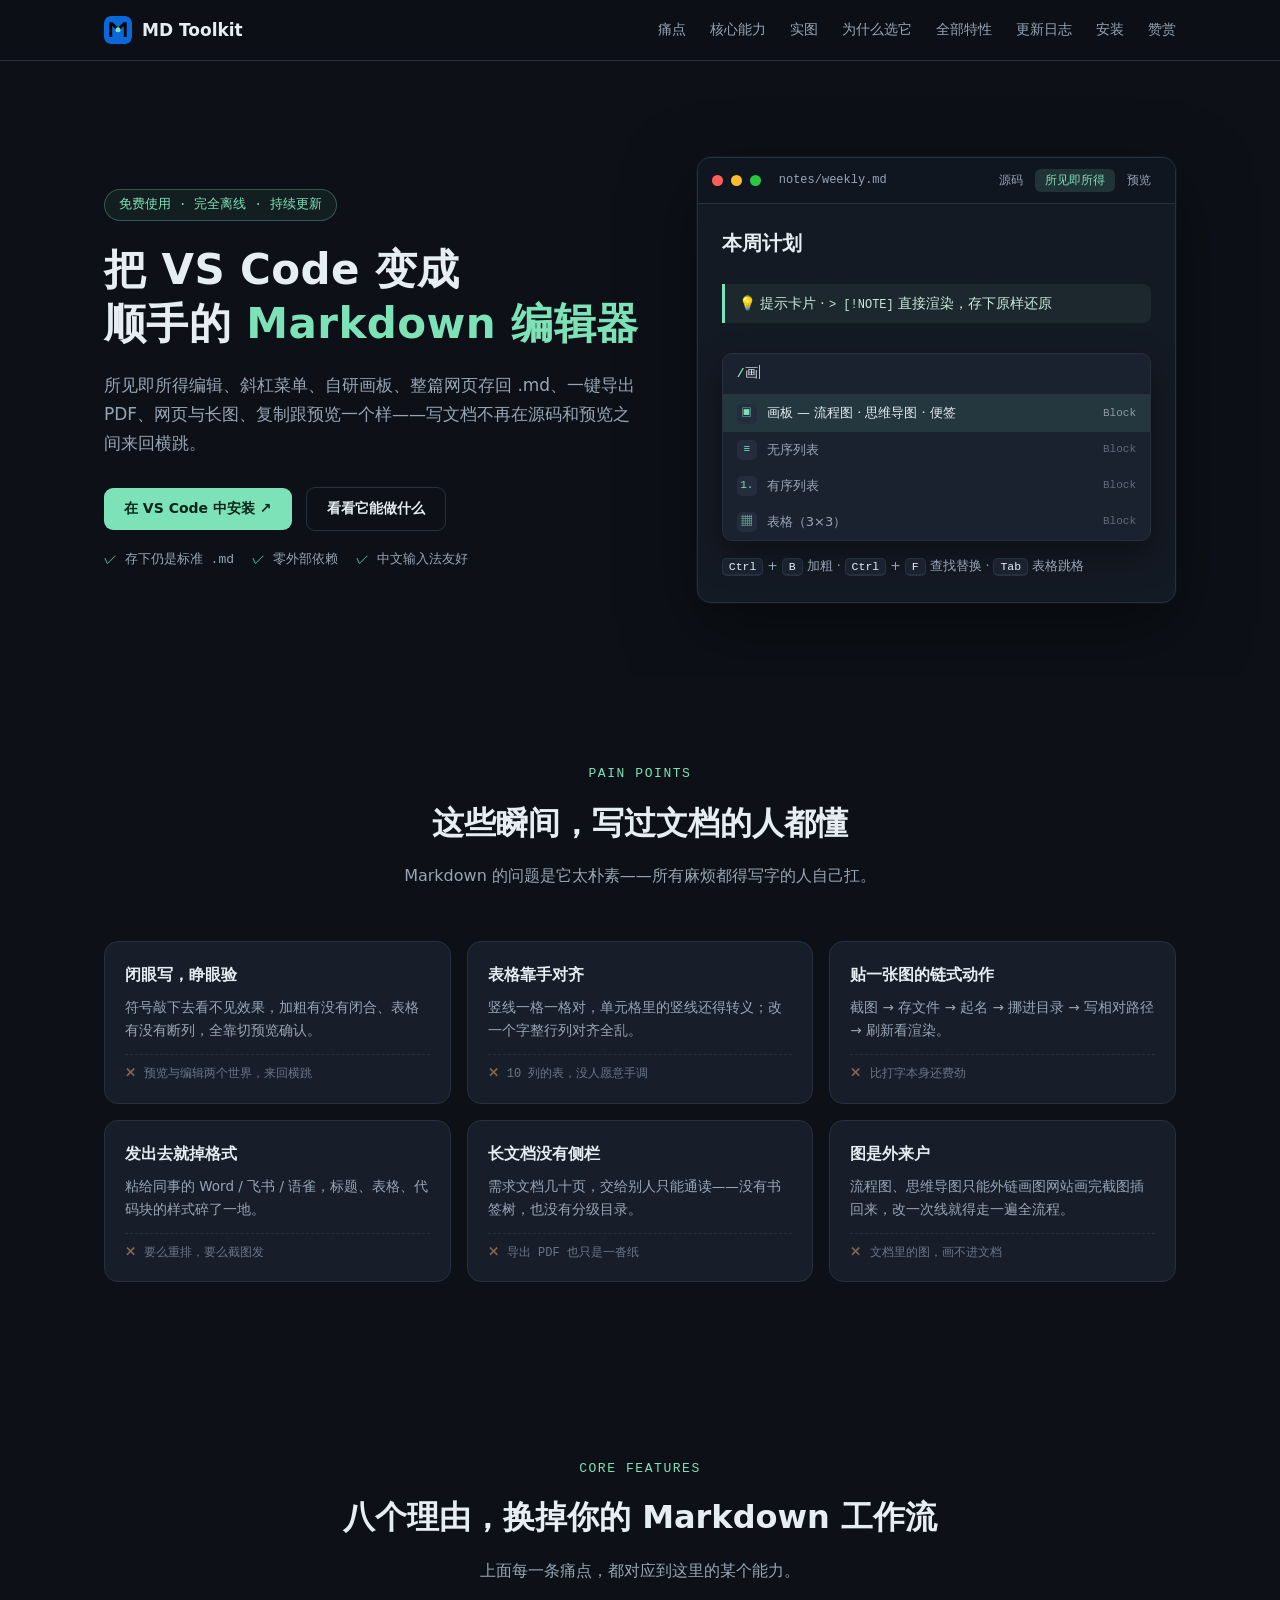
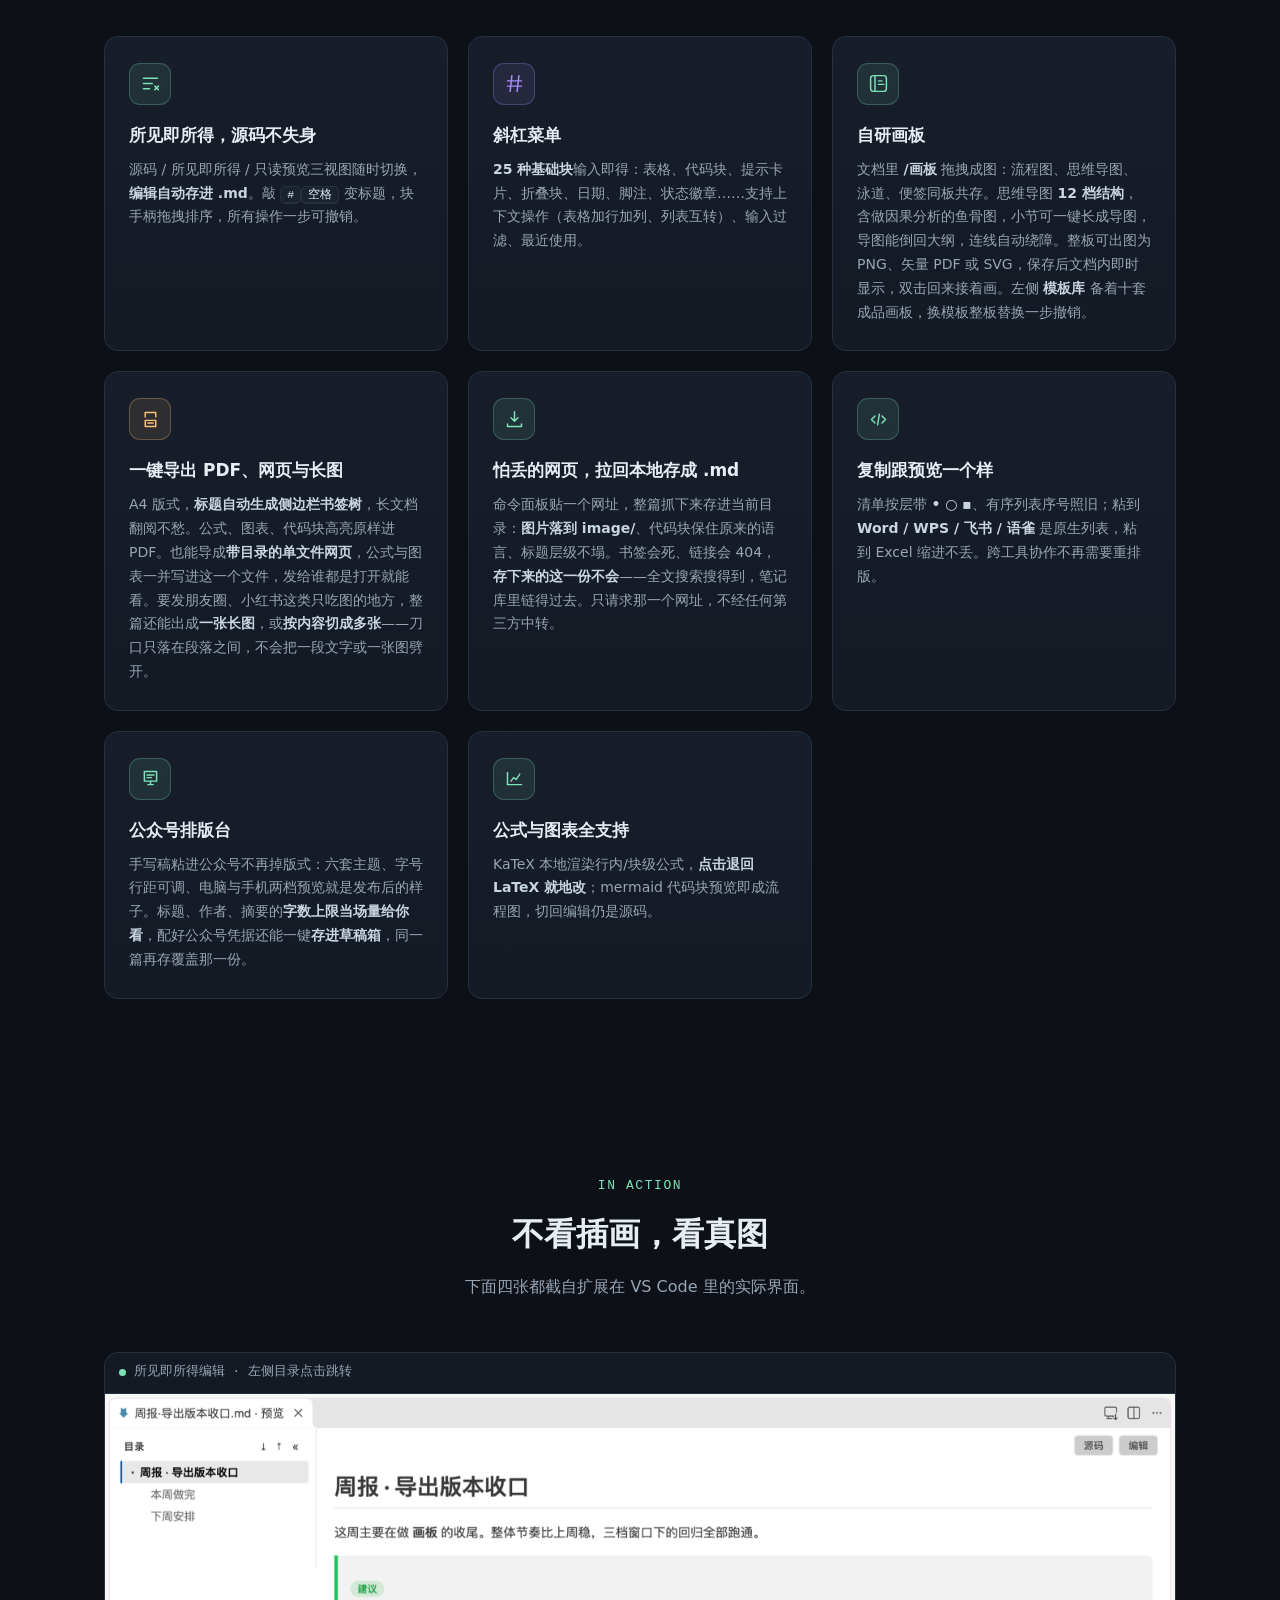
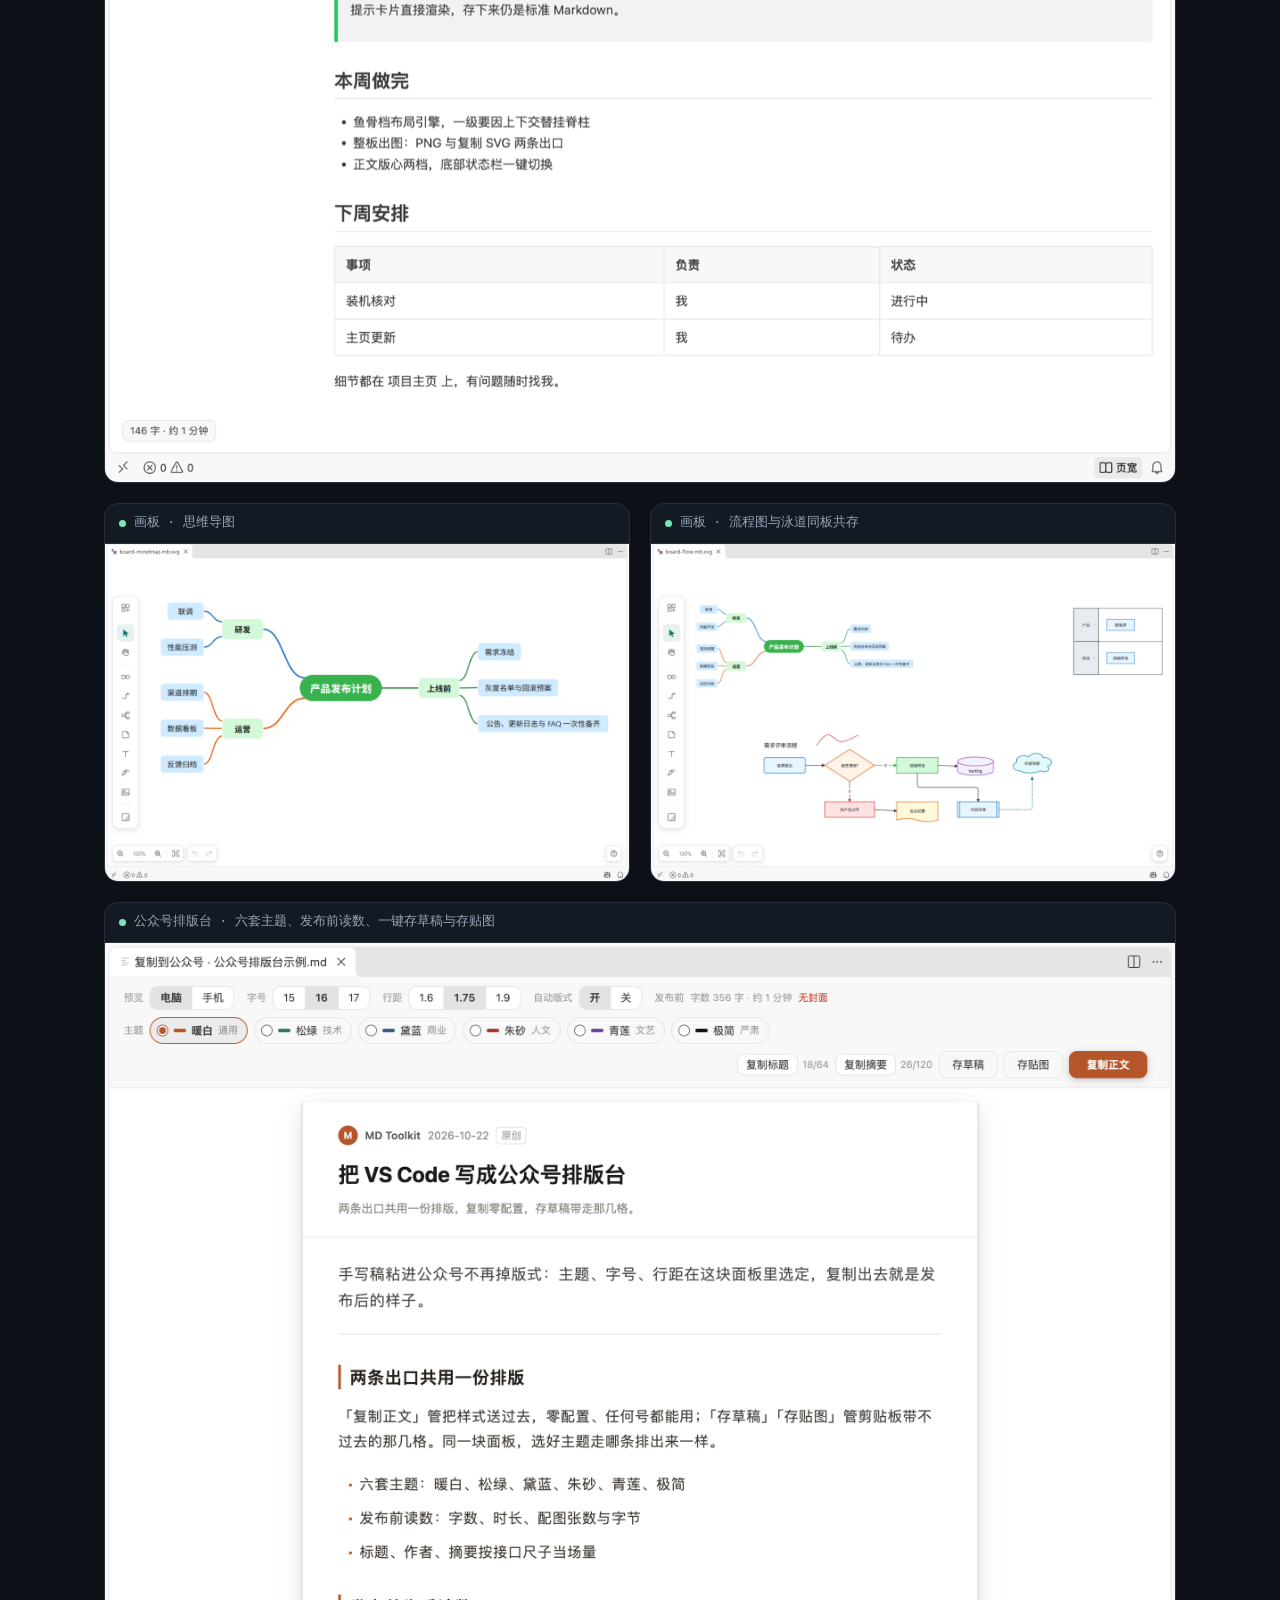
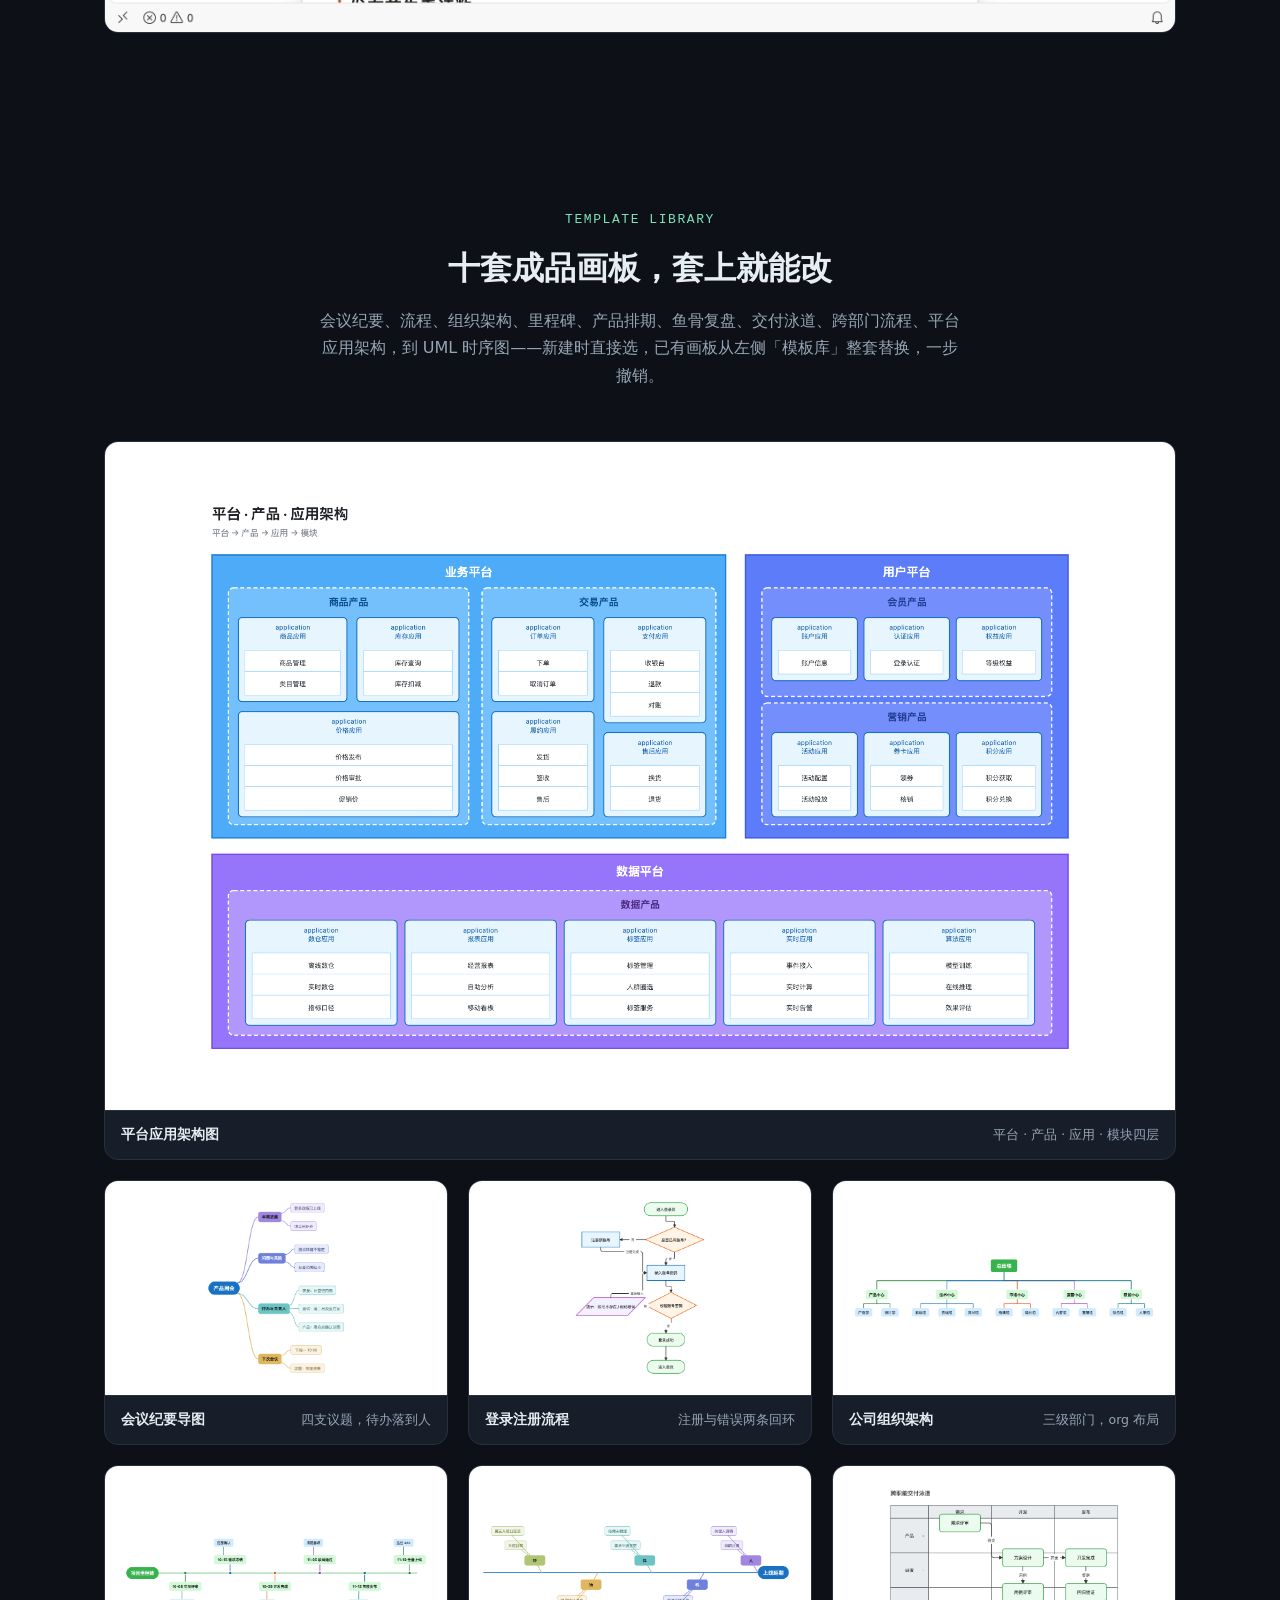
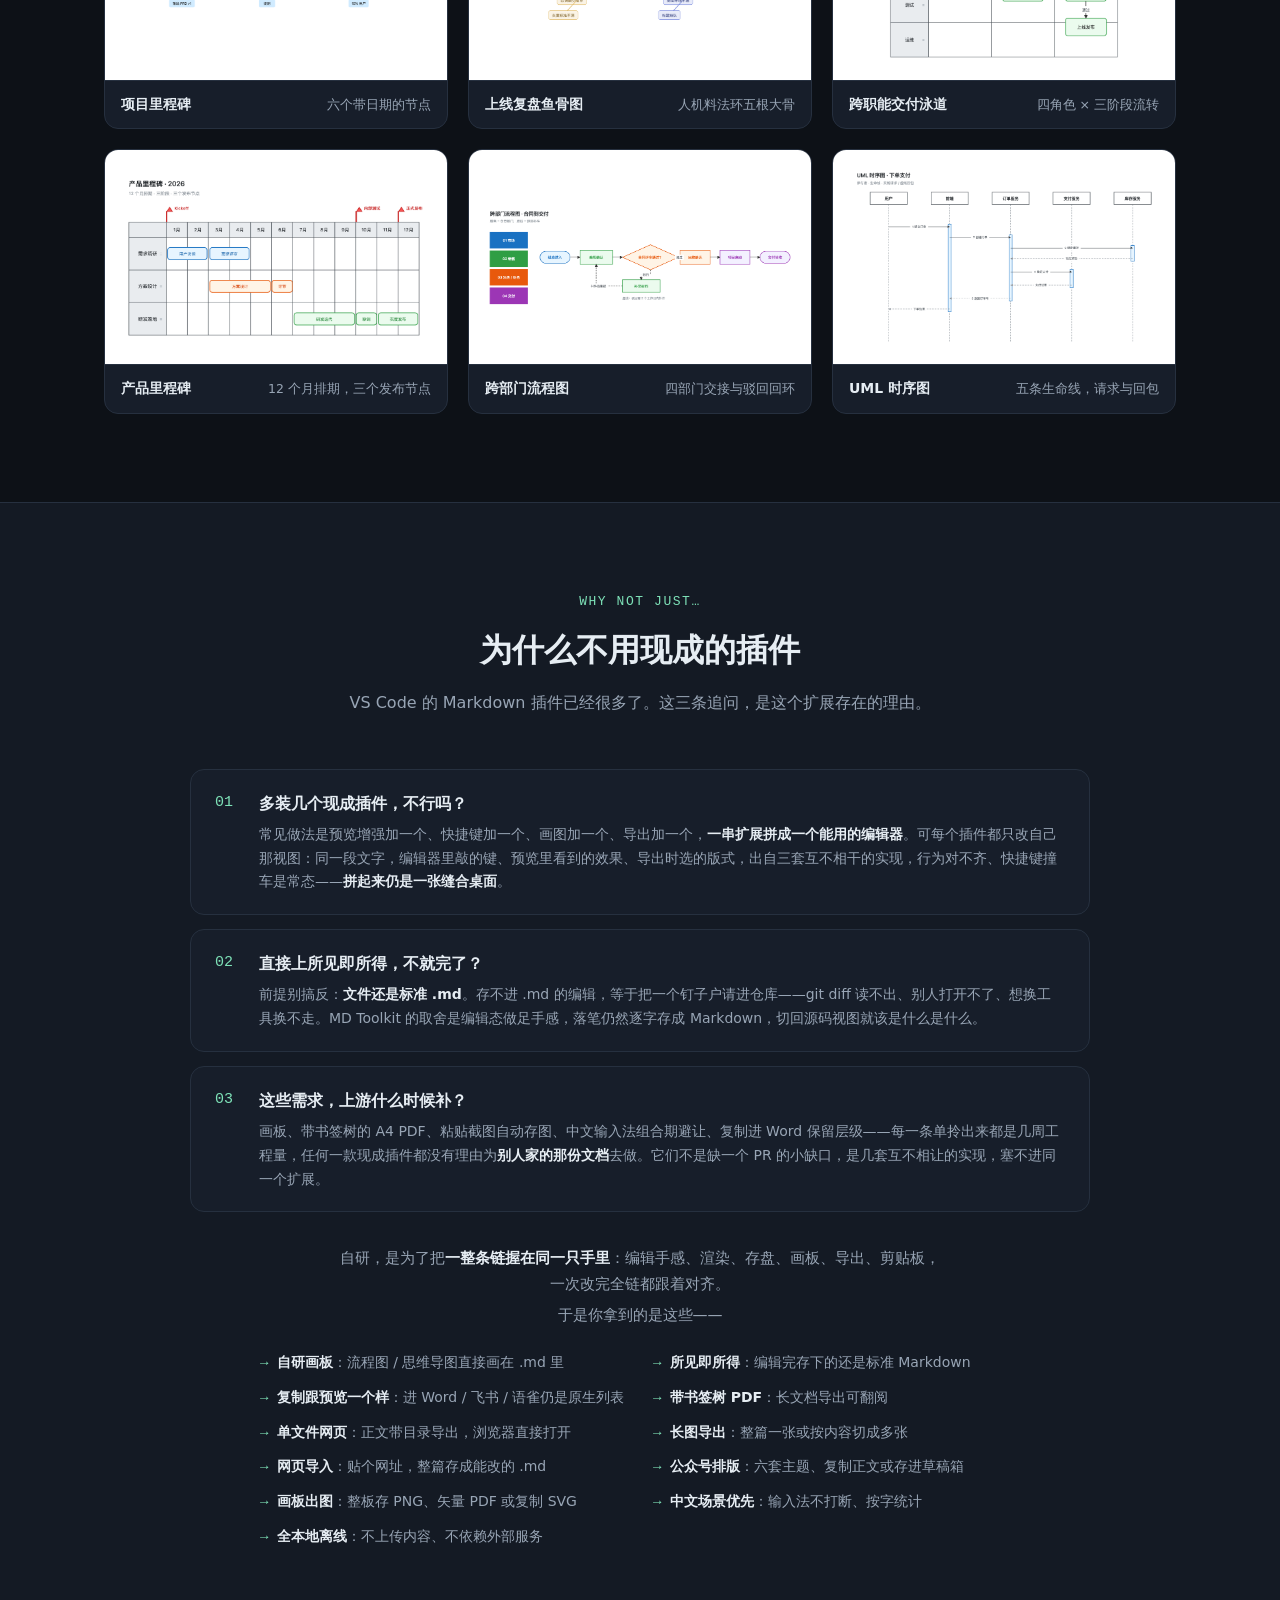
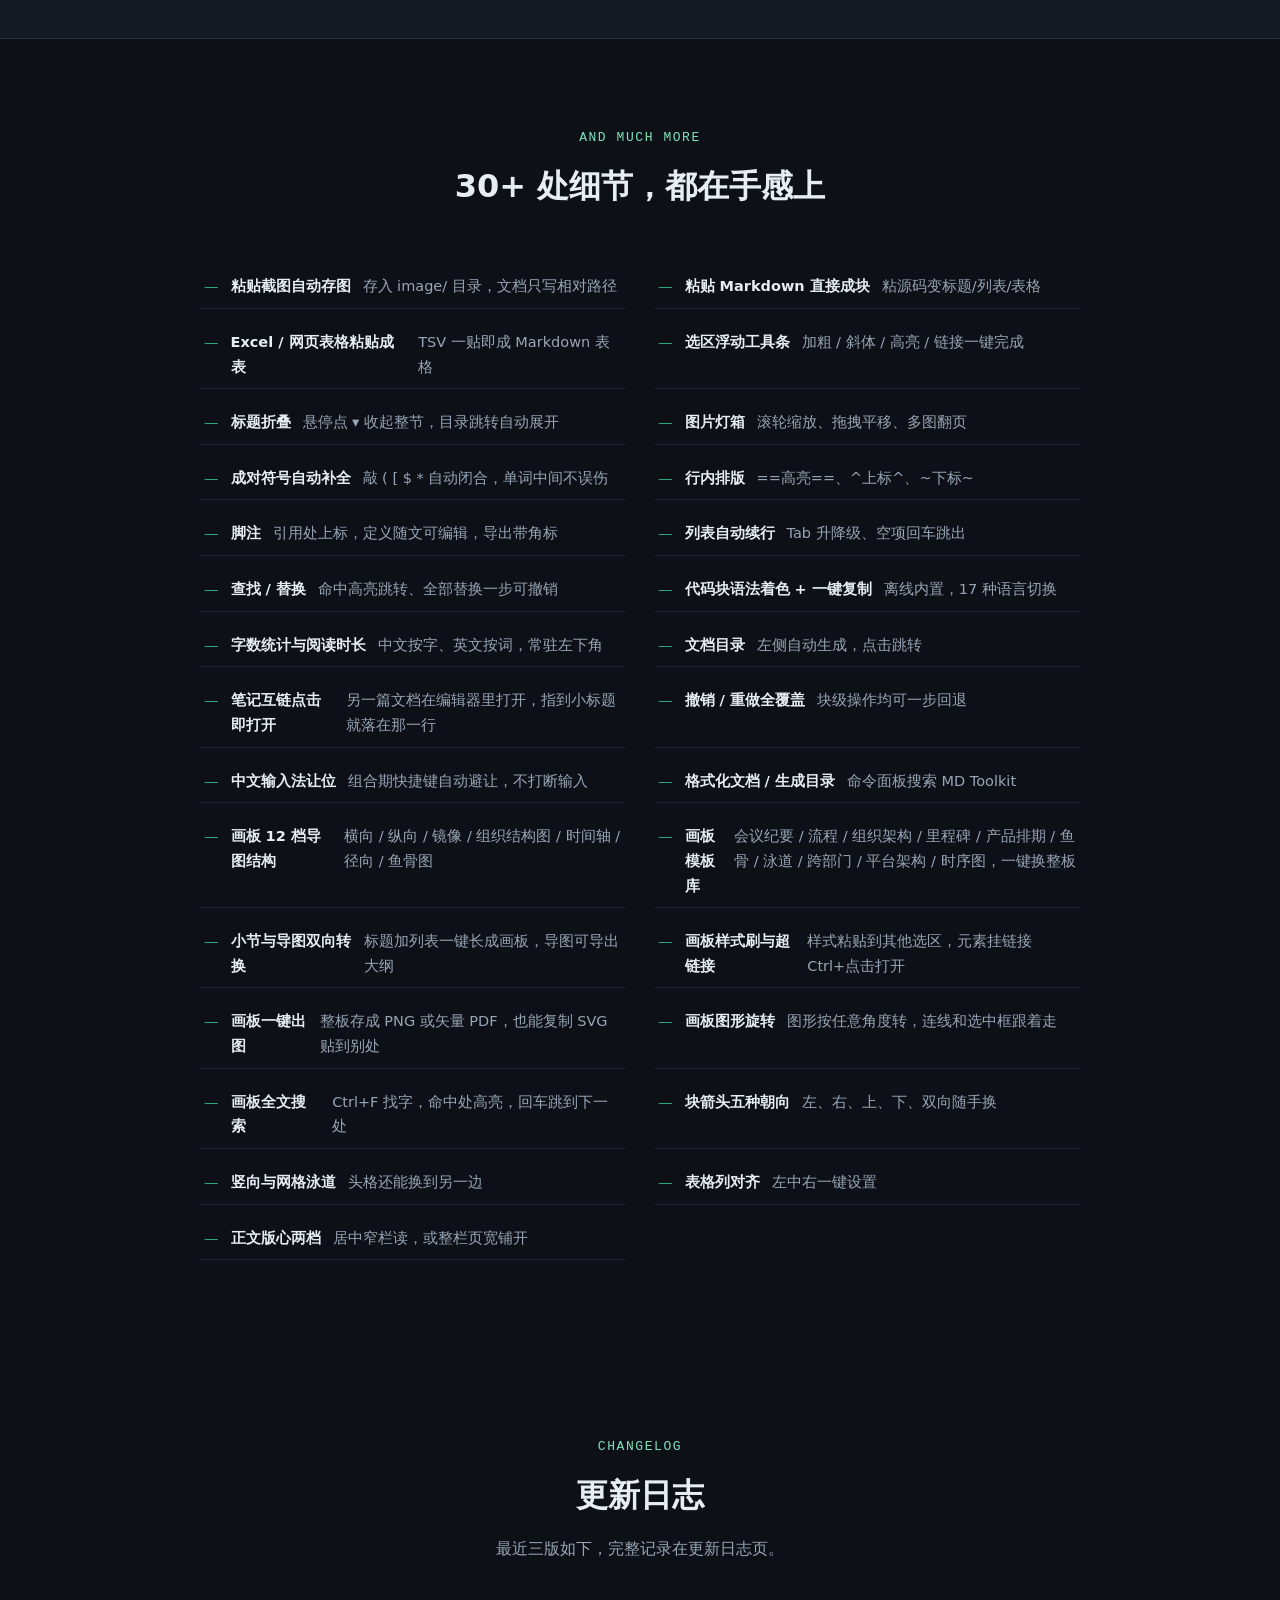
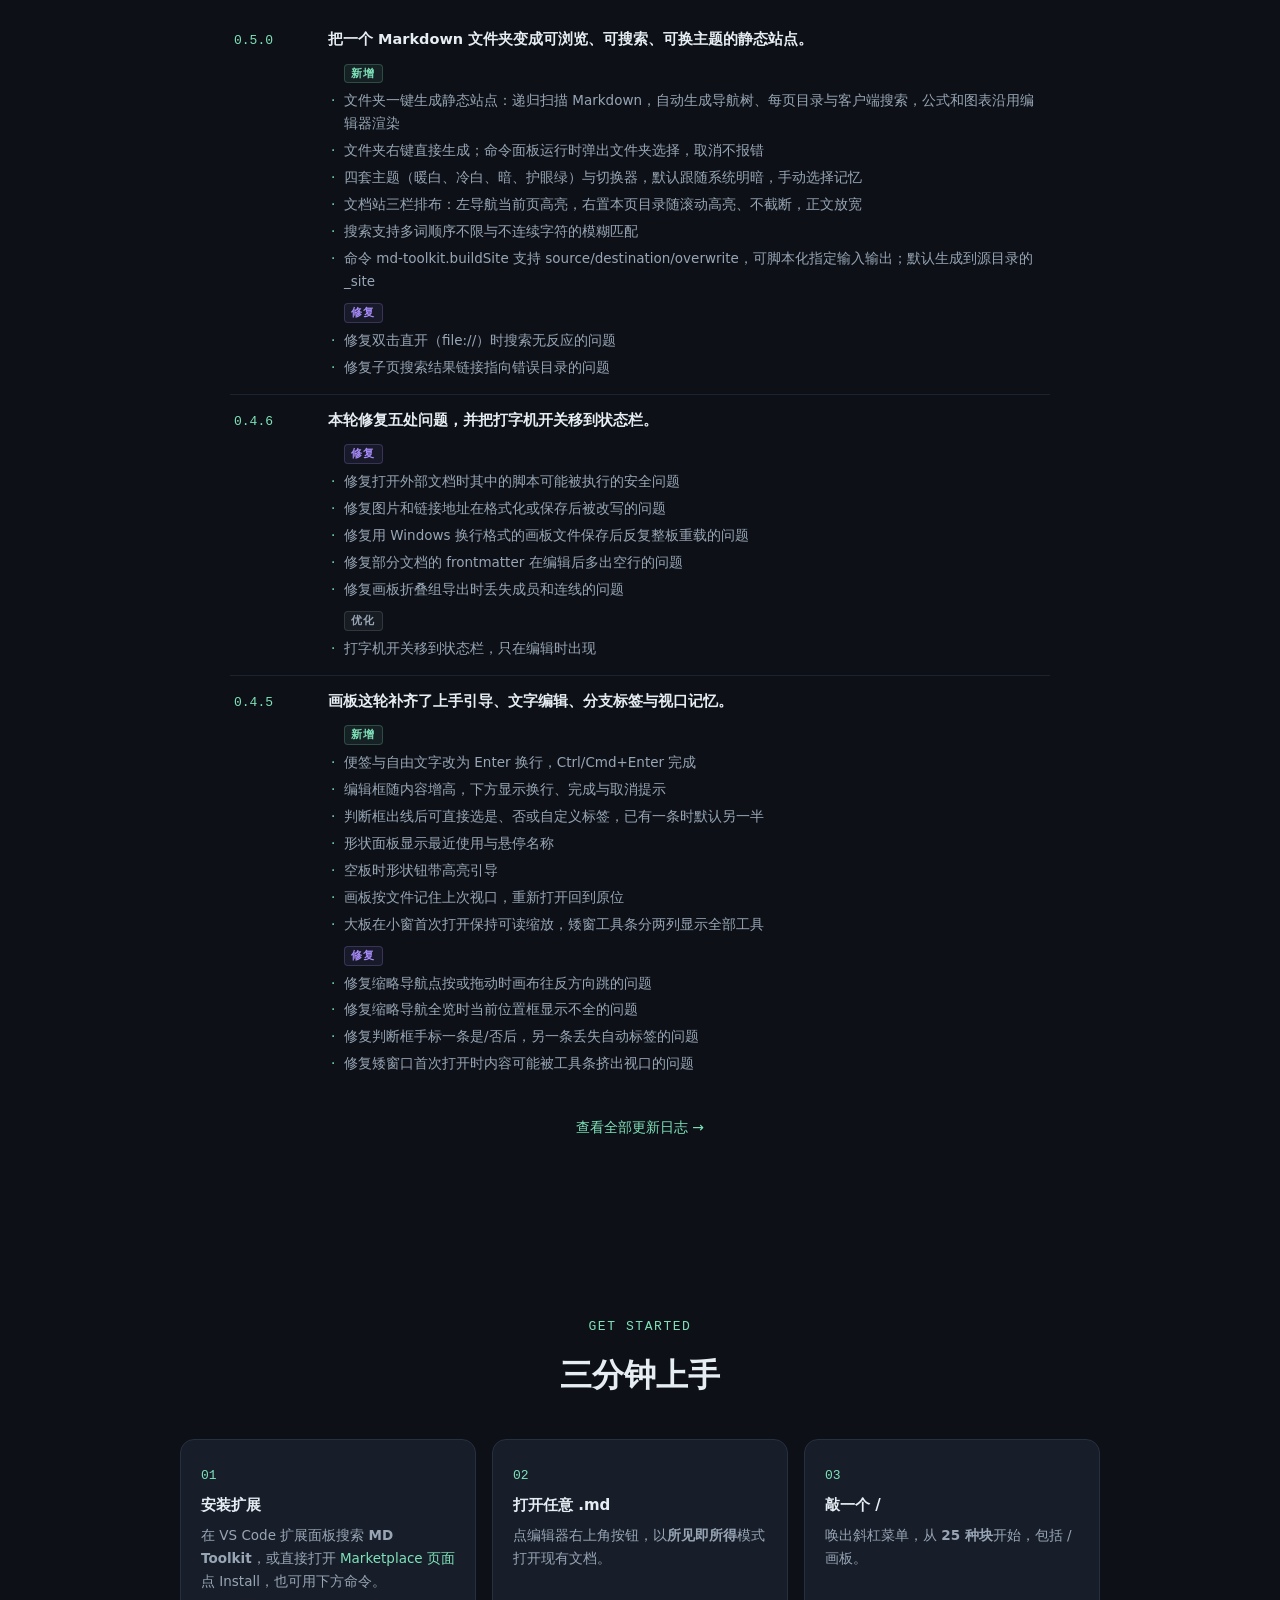
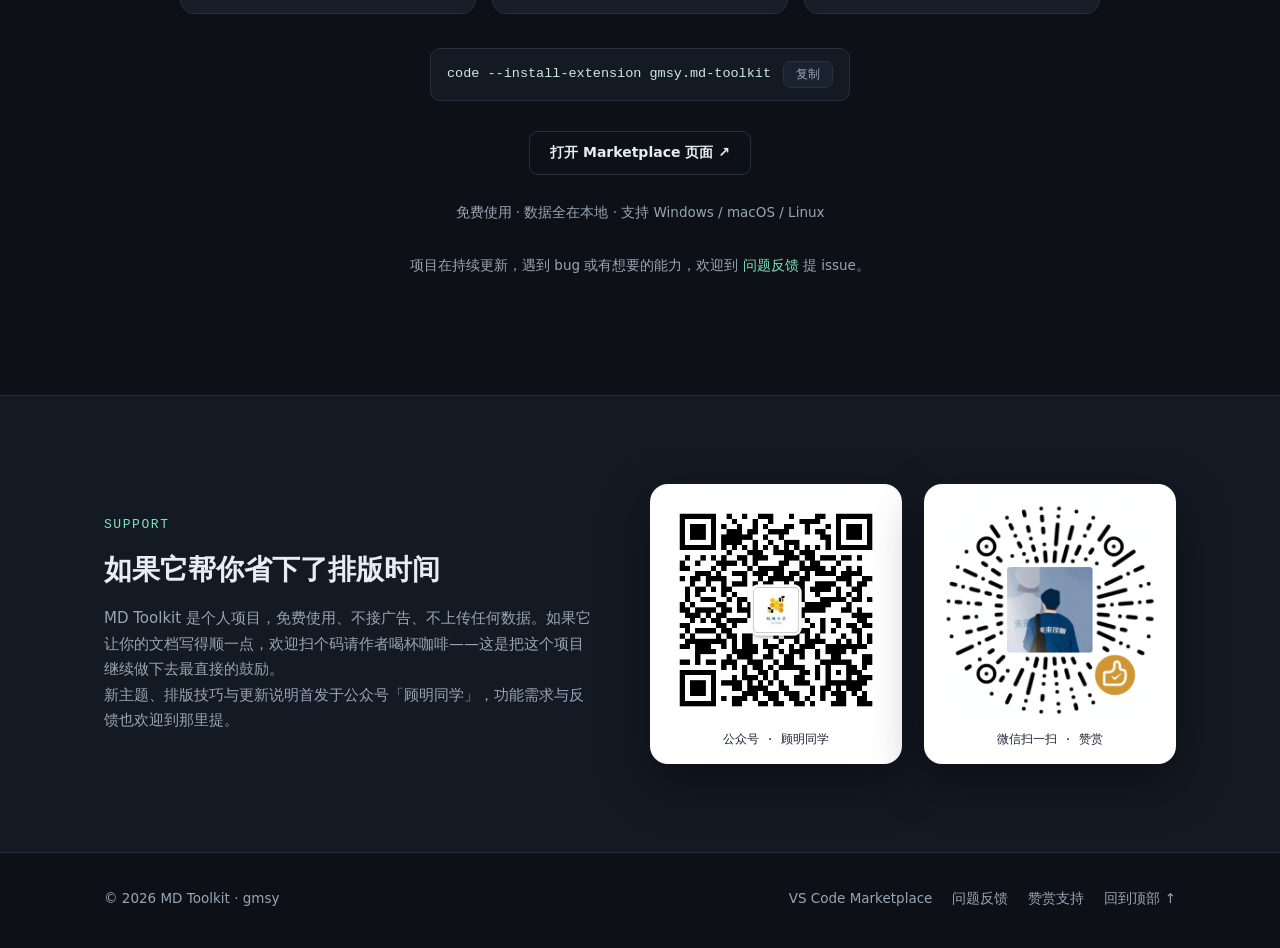
==== commit a4cfd974: "0.5.0 首页: 同步最近三版更新" ====
--- a/index.html
+++ b/index.html
@@ -415,7 +415,7 @@
     </div>
     <!-- upd:begin 由 scripts/sync-site-updates.js 从 CHANGELOG.md 生成,别手改 -->
     <ul class="upd reveal">
-      <li><span class="v">0.5.0</span><div><b>把一个 Markdown 文件夹变成可浏览、可搜索的静态站点。</b><div class="upd-group"><span class="upd-tag add">新增</span><ul class="upd-items"><li>文件夹一键生成静态站点：递归扫描 Markdown，自动生成导航树、每页目录与客户端搜索，公式和图表沿用编辑器渲染</li><li>命令 md-toolkit.buildSite 支持 source/destination/overwrite，可脚本化指定输入输出；默认生成到源目录的 _site</li></ul></div></div></li>
+      <li><span class="v">0.5.0</span><div><b>把一个 Markdown 文件夹变成可浏览、可搜索、可换主题的静态站点。</b><div class="upd-group"><span class="upd-tag add">新增</span><ul class="upd-items"><li>文件夹一键生成静态站点：递归扫描 Markdown，自动生成导航树、每页目录与客户端搜索，公式和图表沿用编辑器渲染</li><li>文件夹右键直接生成；命令面板运行时弹出文件夹选择，取消不报错</li><li>四套主题（暖白、冷白、暗、护眼绿）与切换器，默认跟随系统明暗，手动选择记忆</li><li>文档站三栏排布：左导航当前页高亮，右置本页目录随滚动高亮、不截断，正文放宽</li><li>搜索支持多词顺序不限与不连续字符的模糊匹配</li><li>命令 md-toolkit.buildSite 支持 source/destination/overwrite，可脚本化指定输入输出；默认生成到源目录的 _site</li></ul></div><div class="upd-group"><span class="upd-tag fix">修复</span><ul class="upd-items"><li>修复双击直开（file://）时搜索无反应的问题</li><li>修复子页搜索结果链接指向错误目录的问题</li></ul></div></div></li>
       <li><span class="v">0.4.6</span><div><b>本轮修复五处问题，并把打字机开关移到状态栏。</b><div class="upd-group"><span class="upd-tag fix">修复</span><ul class="upd-items"><li>修复打开外部文档时其中的脚本可能被执行的安全问题</li><li>修复图片和链接地址在格式化或保存后被改写的问题</li><li>修复用 Windows 换行格式的画板文件保存后反复整板重载的问题</li><li>修复部分文档的 frontmatter 在编辑后多出空行的问题</li><li>修复画板折叠组导出时丢失成员和连线的问题</li></ul></div><div class="upd-group"><span class="upd-tag misc">优化</span><ul class="upd-items"><li>打字机开关移到状态栏，只在编辑时出现</li></ul></div></div></li>
       <li><span class="v">0.4.5</span><div><b>画板这轮补齐了上手引导、文字编辑、分支标签与视口记忆。</b><div class="upd-group"><span class="upd-tag add">新增</span><ul class="upd-items"><li>便签与自由文字改为 Enter 换行，Ctrl/Cmd+Enter 完成</li><li>编辑框随内容增高，下方显示换行、完成与取消提示</li><li>判断框出线后可直接选是、否或自定义标签，已有一条时默认另一半</li><li>形状面板显示最近使用与悬停名称</li><li>空板时形状钮带高亮引导</li><li>画板按文件记住上次视口，重新打开回到原位</li><li>大板在小窗首次打开保持可读缩放，矮窗工具条分两列显示全部工具</li></ul></div><div class="upd-group"><span class="upd-tag fix">修复</span><ul class="upd-items"><li>修复缩略导航点按或拖动时画布往反方向跳的问题</li><li>修复缩略导航全览时当前位置框显示不全的问题</li><li>修复判断框手标一条是/否后，另一条丢失自动标签的问题</li><li>修复矮窗口首次打开时内容可能被工具条挤出视口的问题</li></ul></div></div></li>
     </ul>
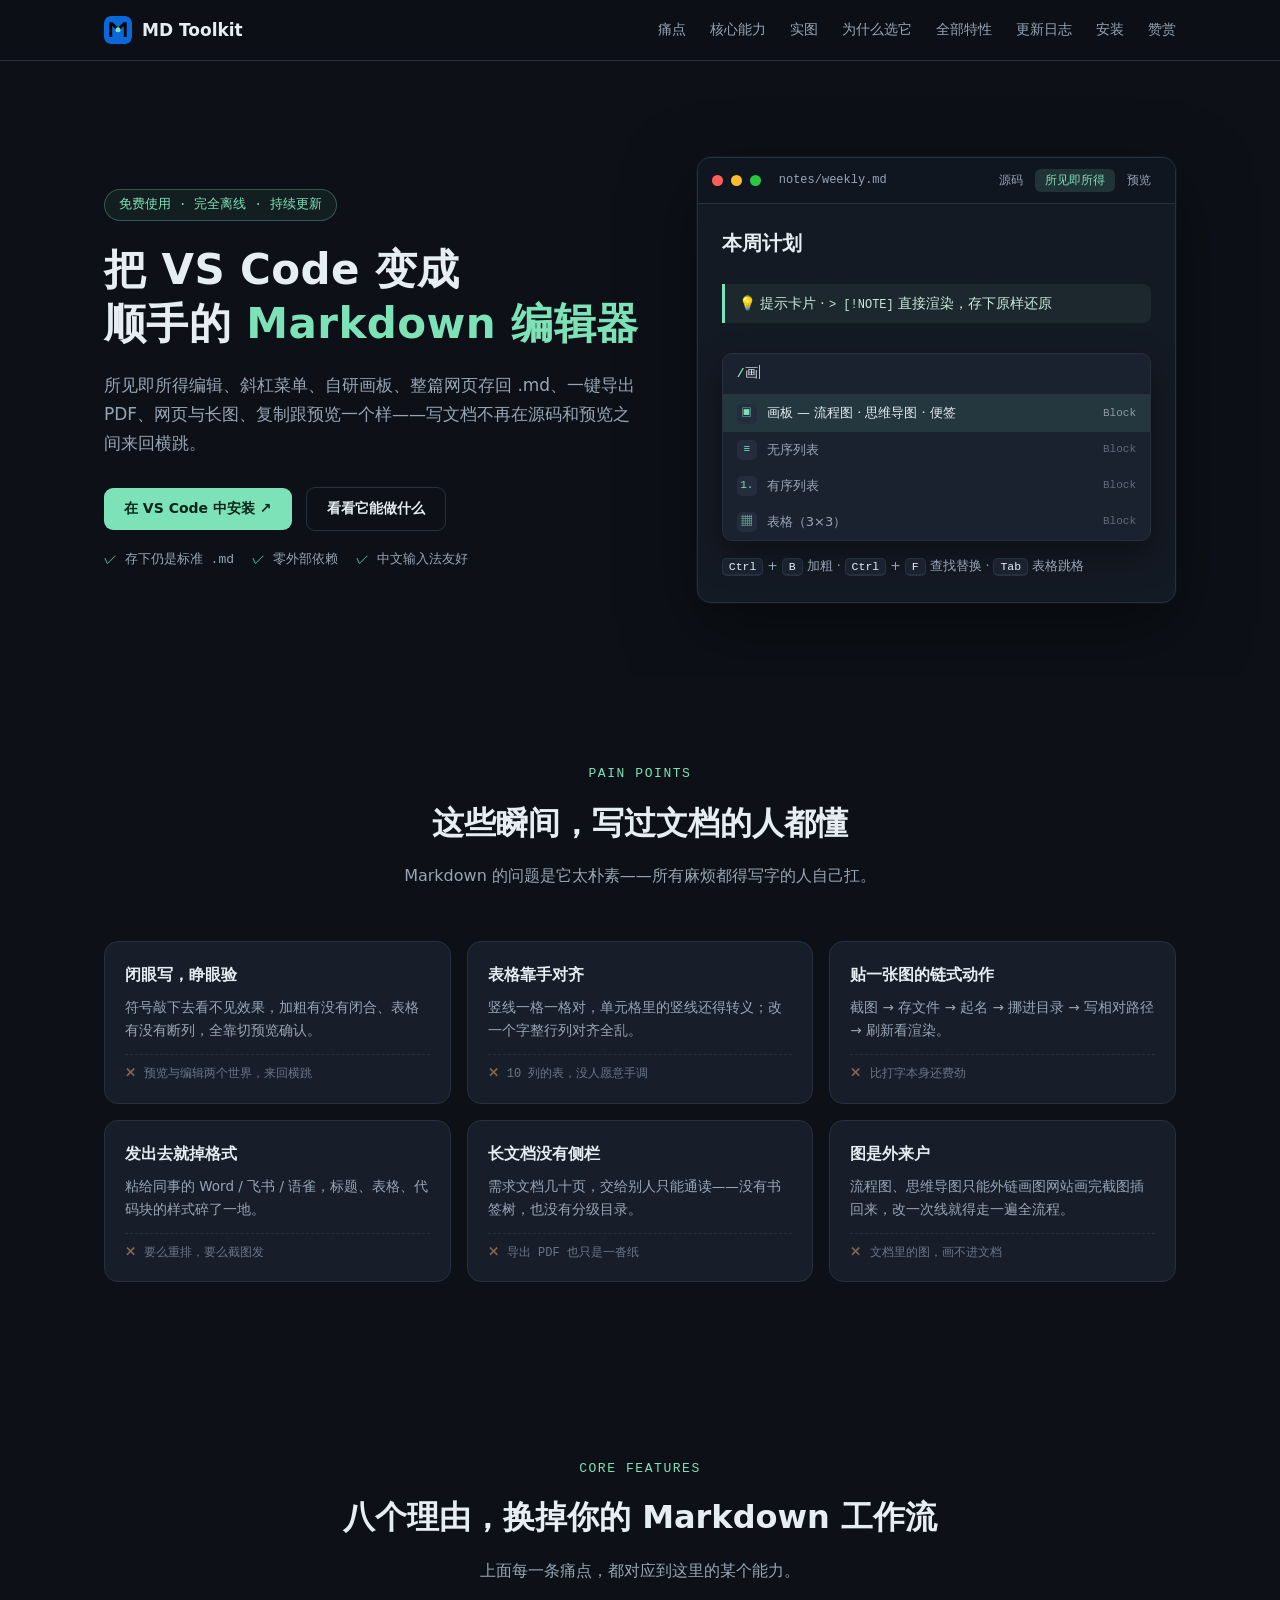
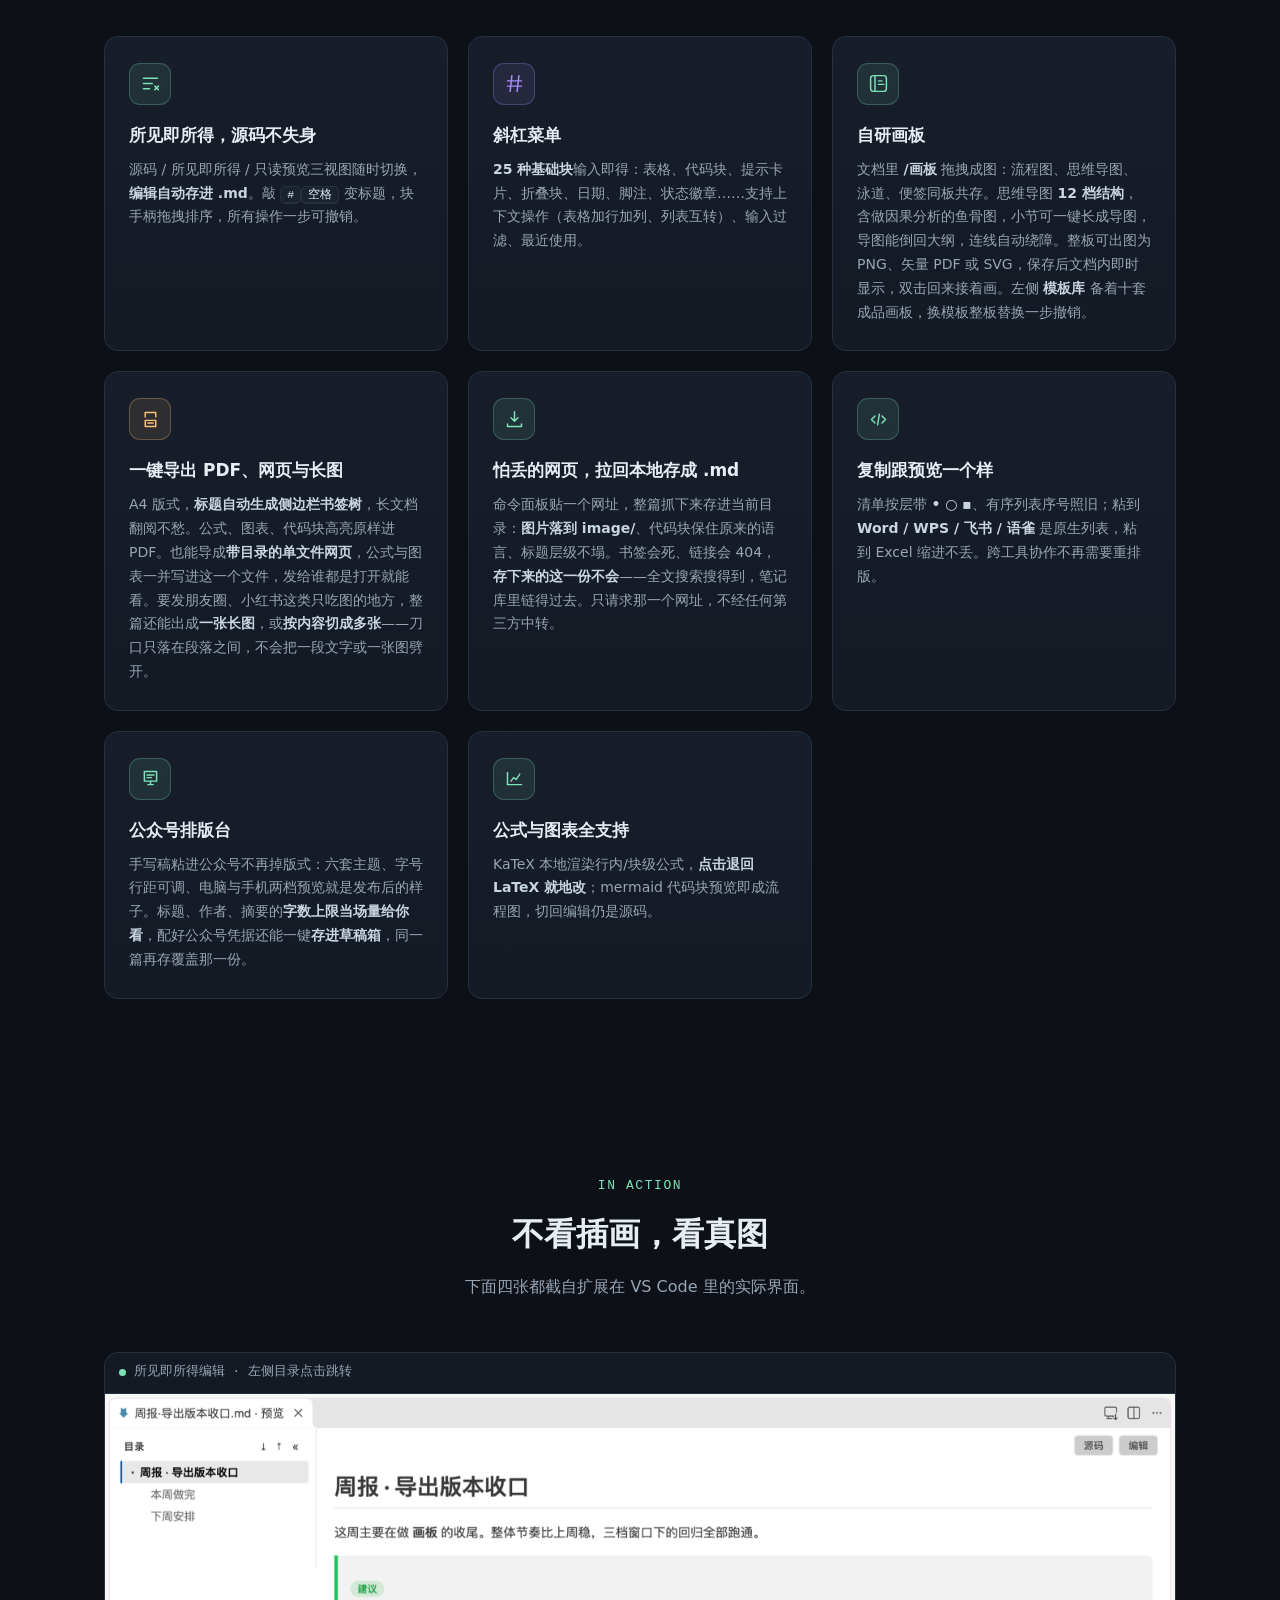
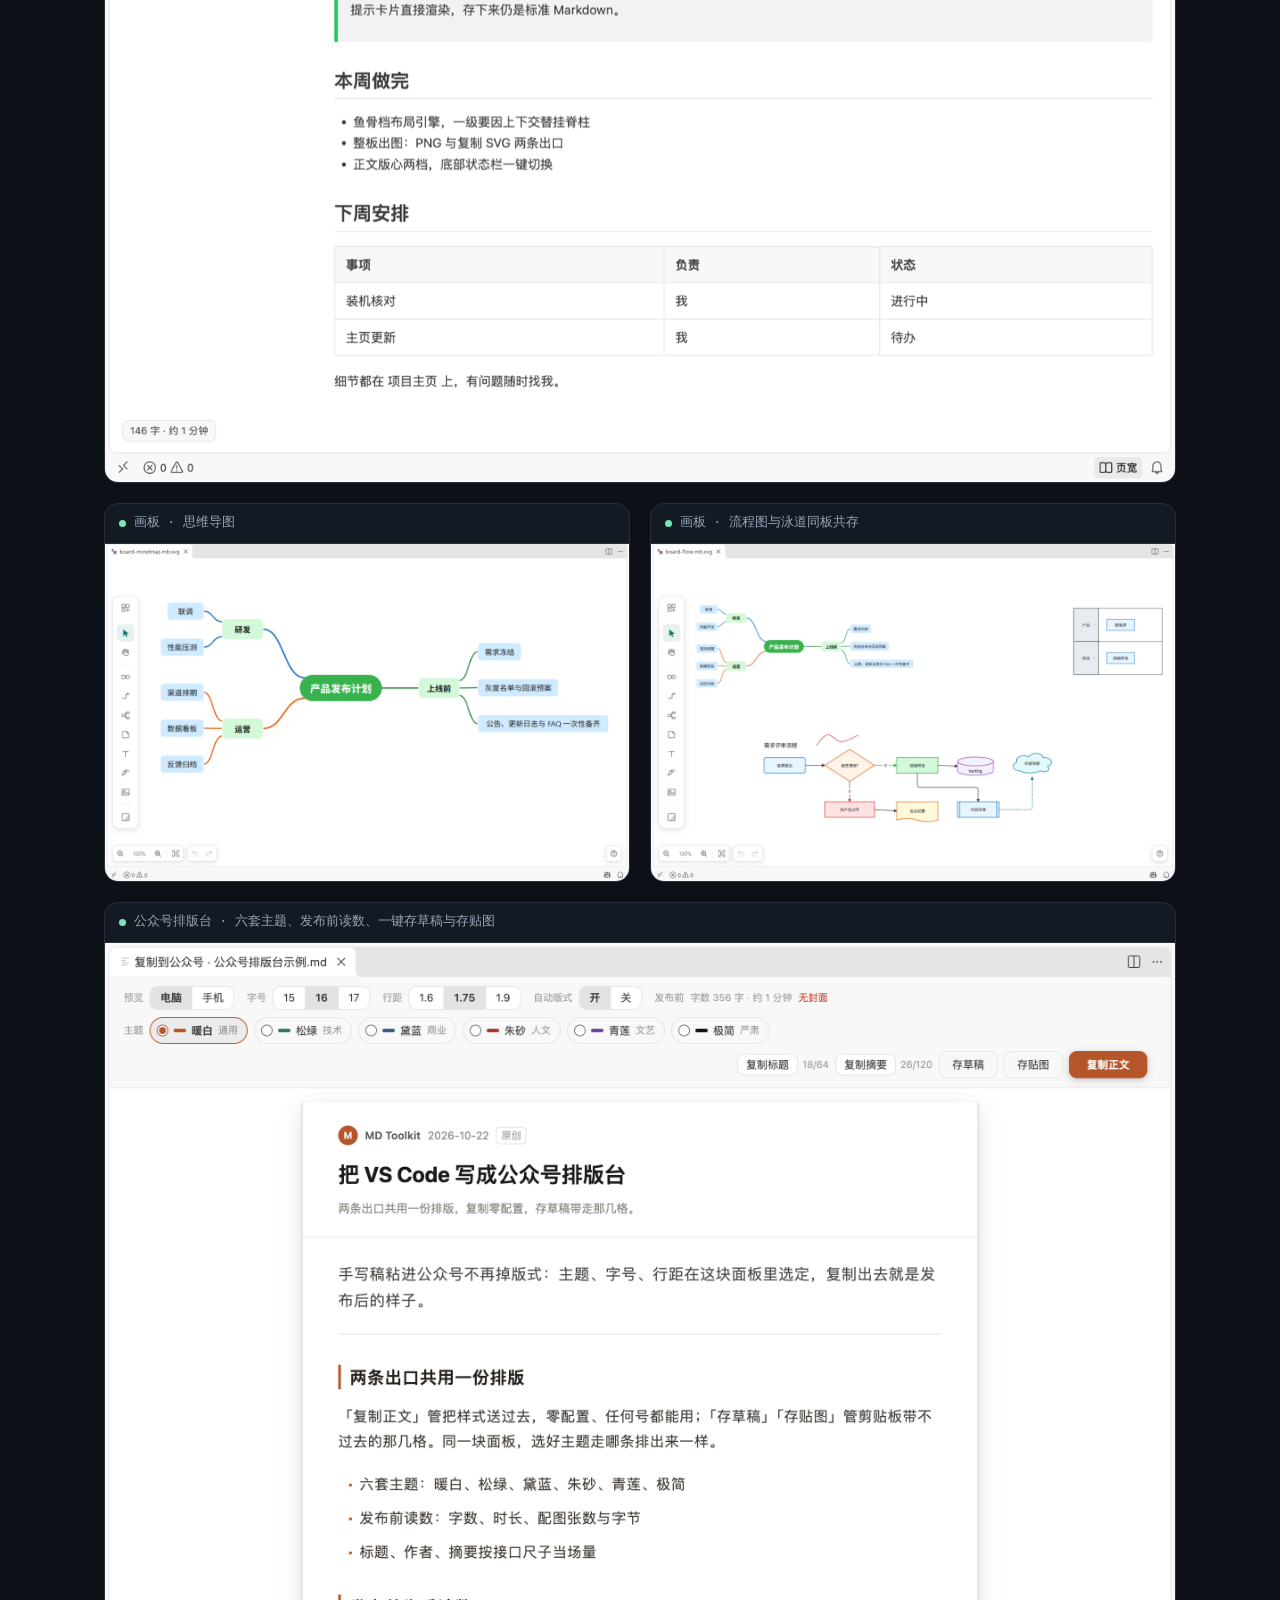
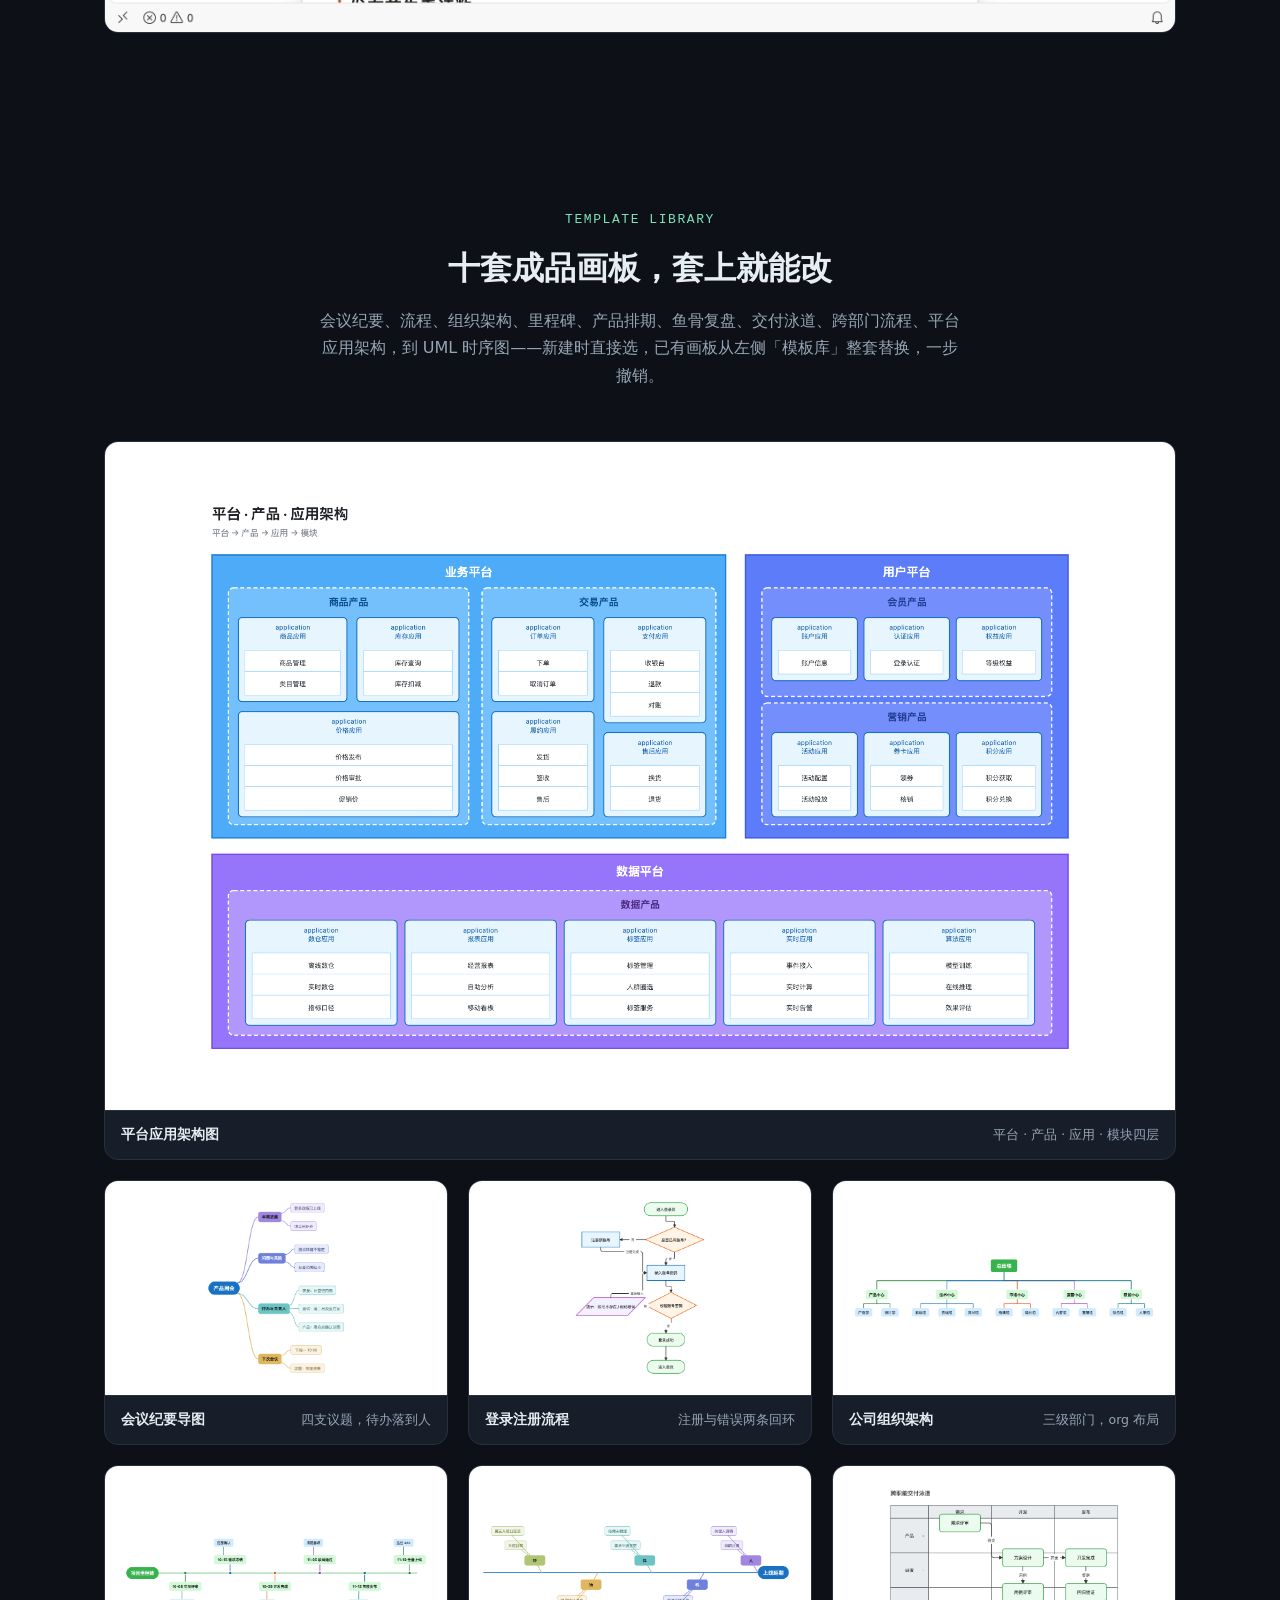
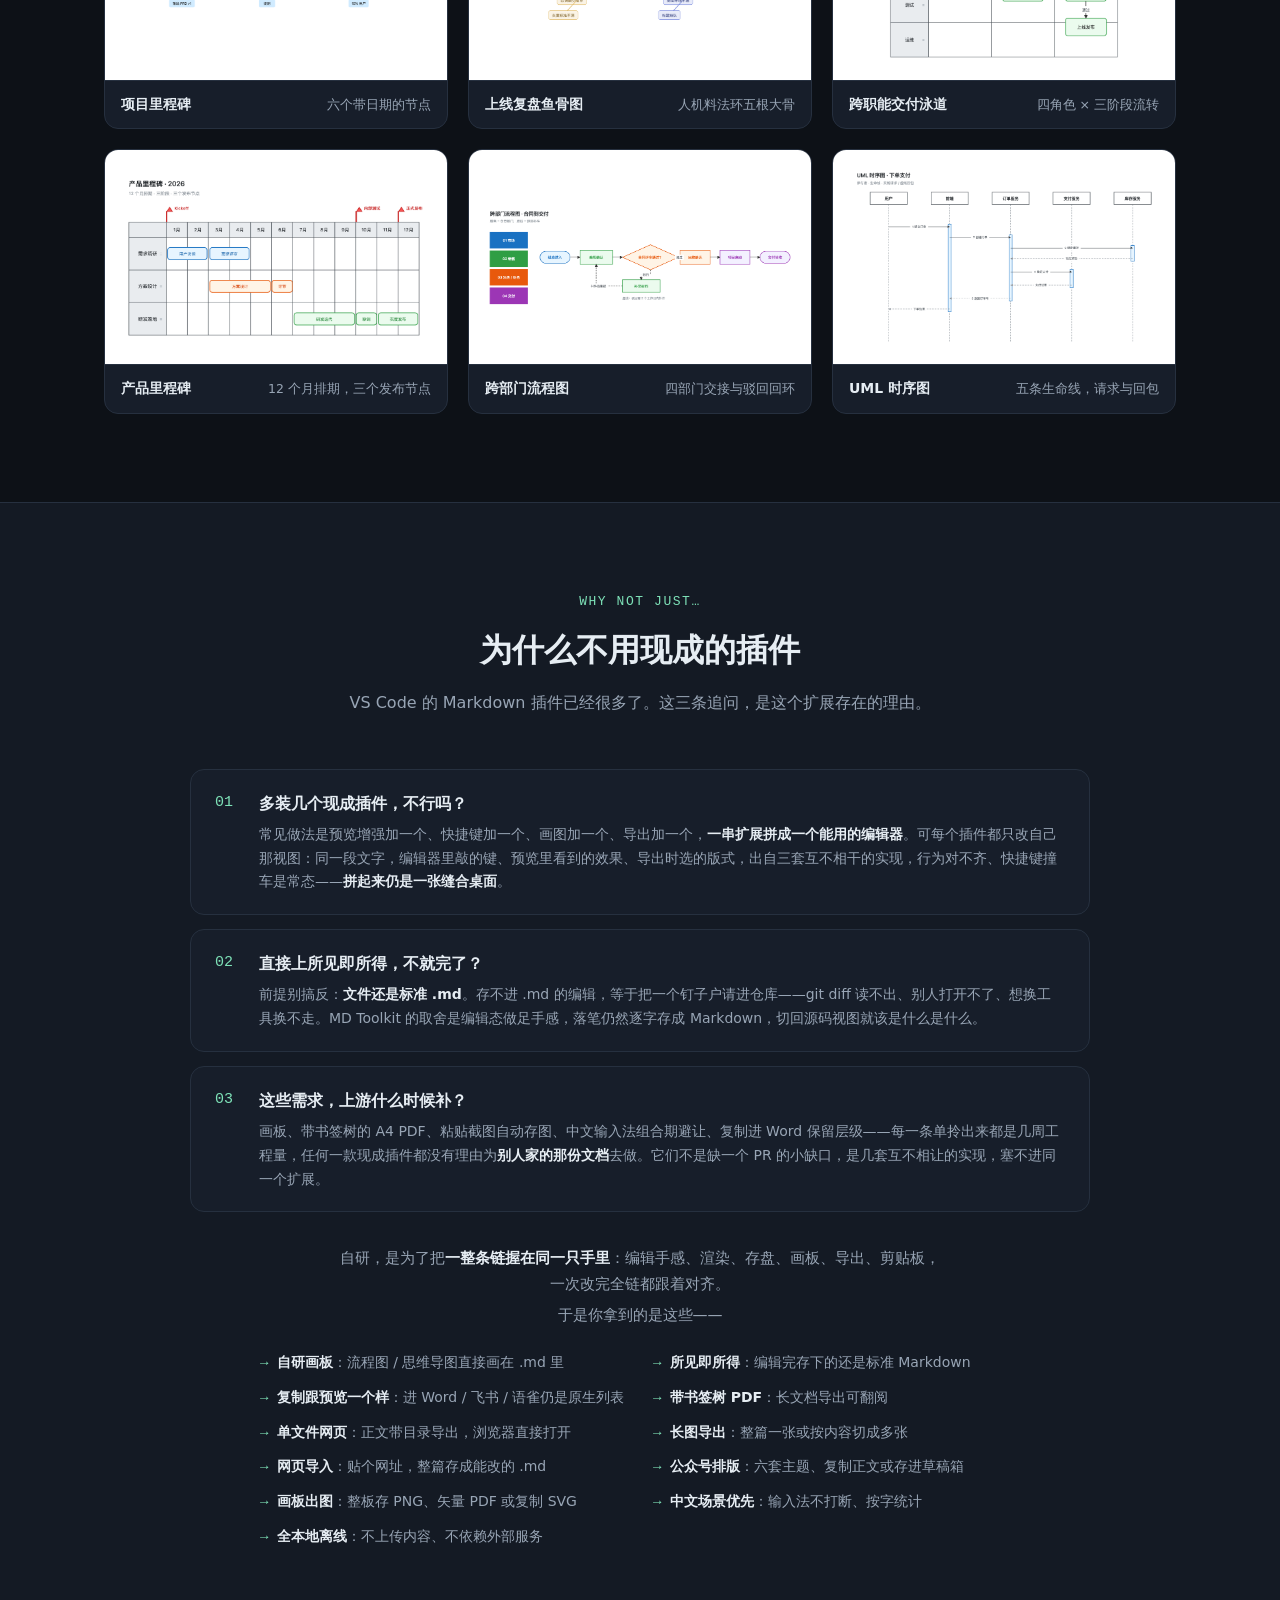
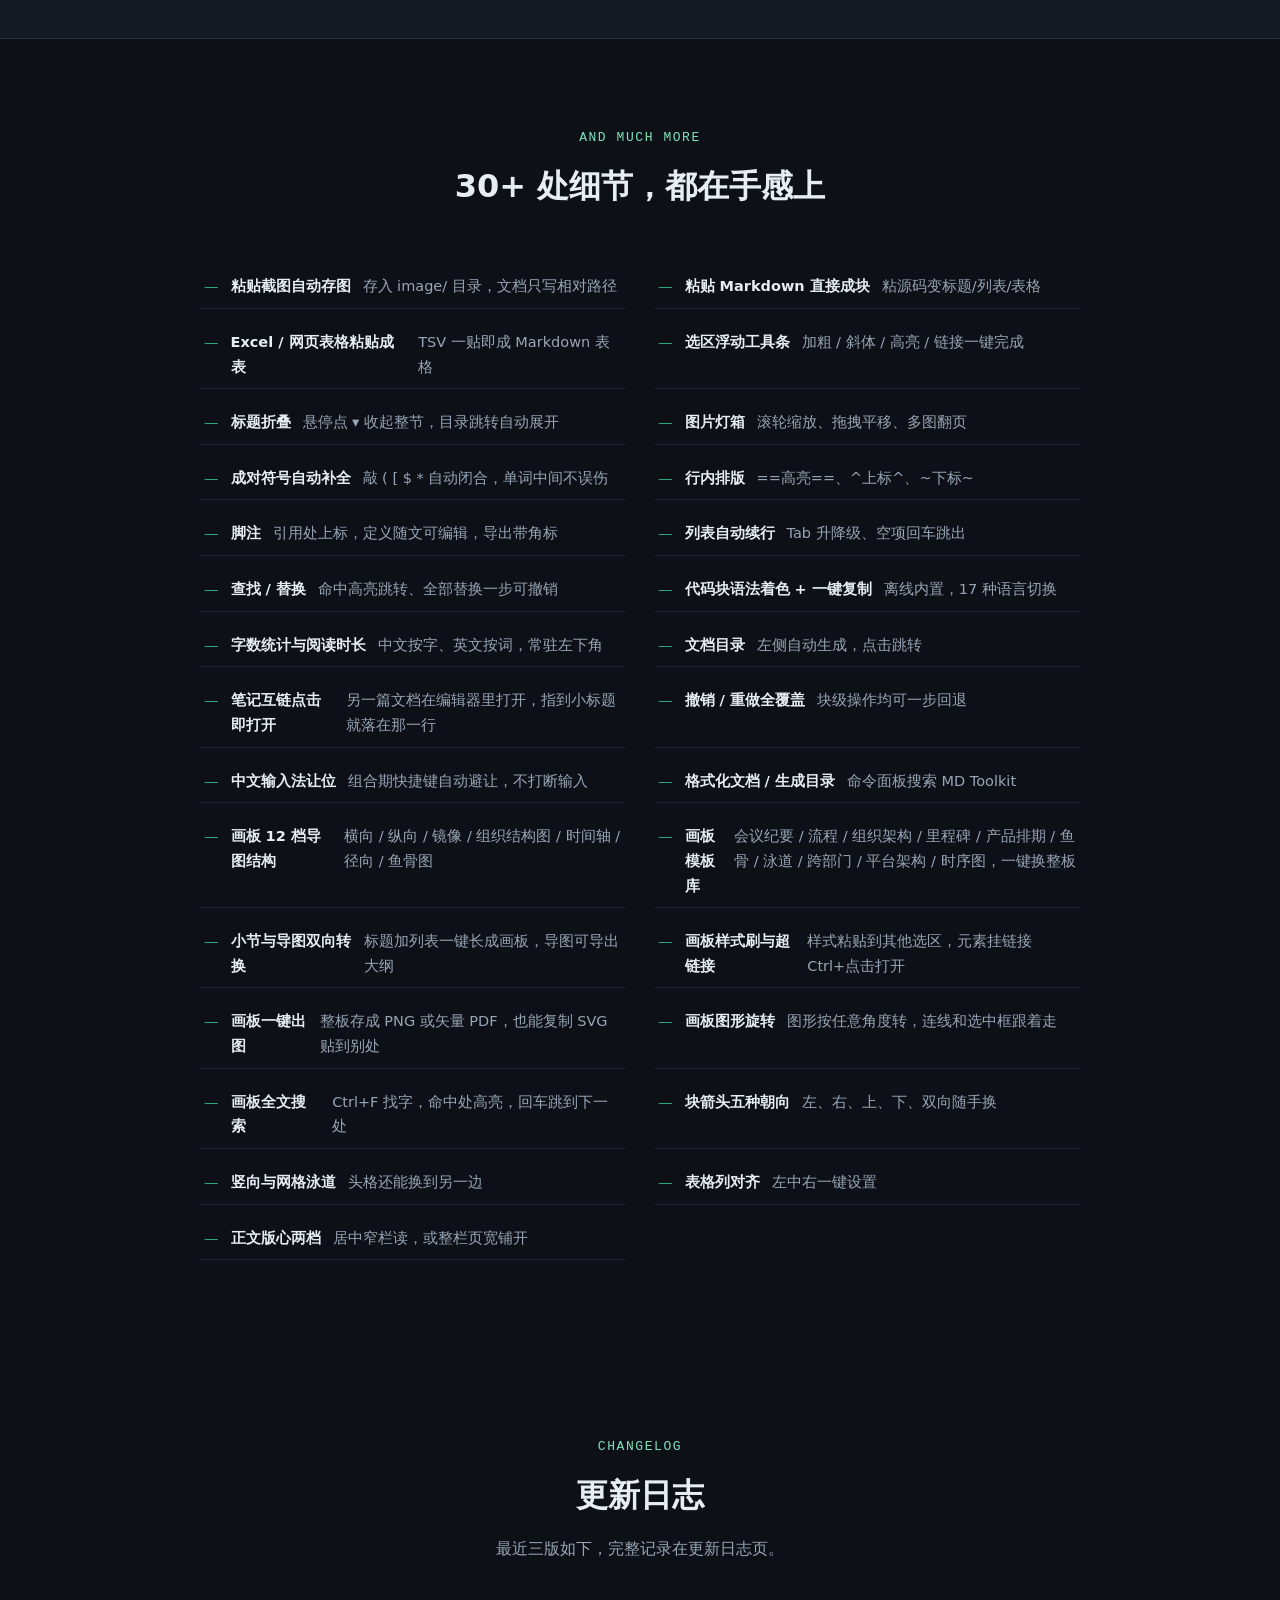
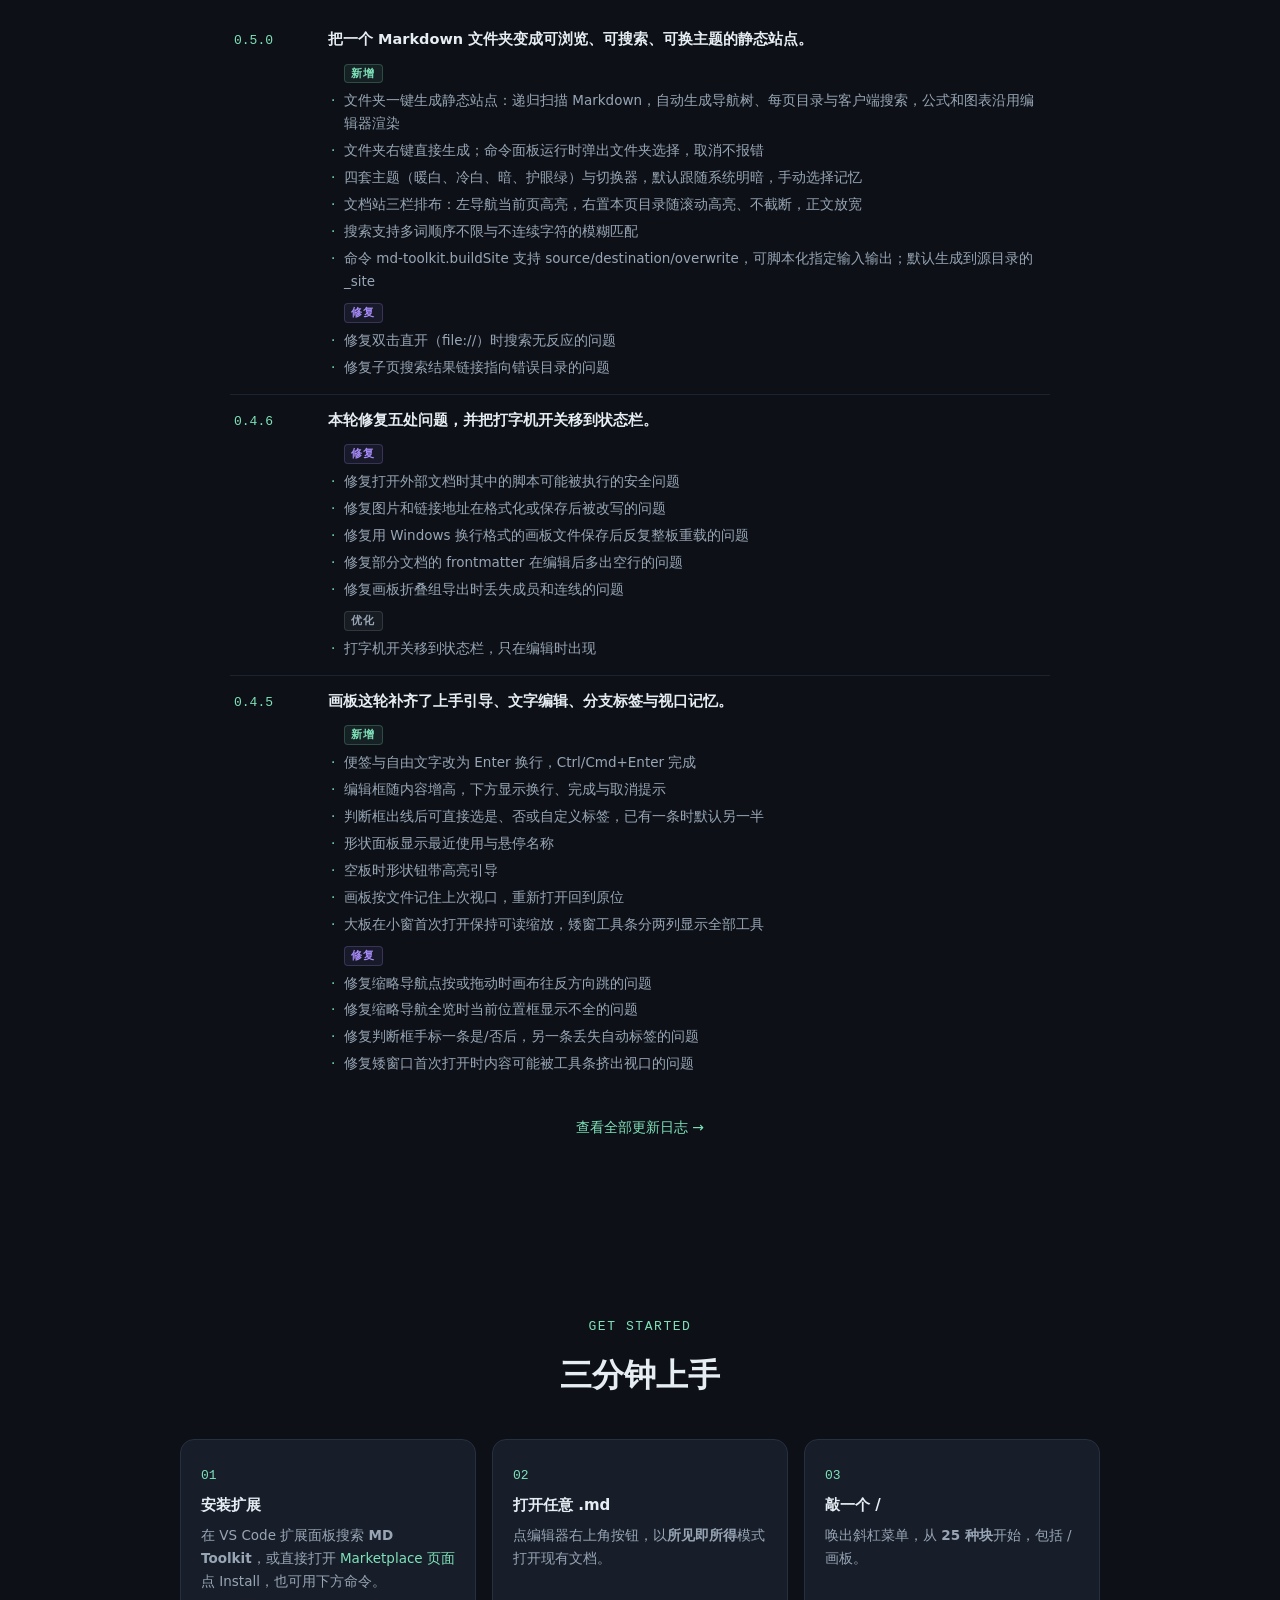
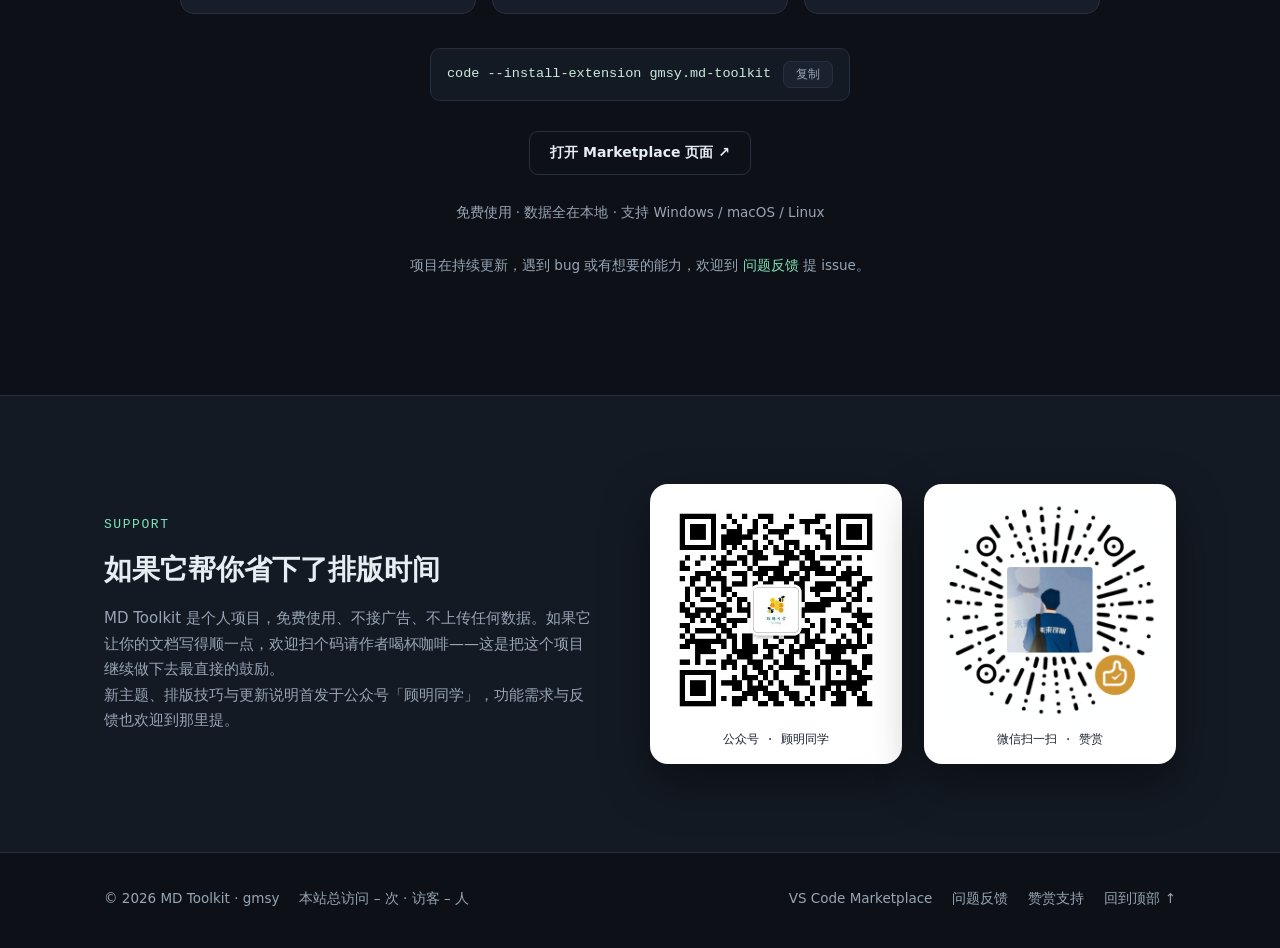
==== commit 507aef71: "统计换成不蒜子, 页脚显示总访问量" ====
--- a/index.html
+++ b/index.html
@@ -8,16 +8,7 @@
 <link rel="icon" href="data:image/svg+xml,%3Csvg xmlns='http://www.w3.org/2000/svg' viewBox='0 0 32 32'%3E%3Cdefs%3E%3CclipPath id='c'%3E%3Crect y='7.25' width='32' height='24.75'/%3E%3C/clipPath%3E%3C/defs%3E%3Crect width='32' height='32' rx='7' fill='%230969DA'/%3E%3Cg clip-path='url(%23c)'%3E%3Cpath d='M7.75 24 V7.25 L16 15.75 L24.25 7.25 V24' fill='none' stroke='%23000' stroke-width='3.25'/%3E%3C/g%3E%3Ccircle cx='16' cy='15.75' r='2.875' fill='%237ee2b8'/%3E%3C/svg%3E">
 <link rel="stylesheet" href="styles.css">
 <noscript><style>.reveal { opacity: 1; transform: none; }</style></noscript>
-<script>
-var _hmt = _hmt || [];
-(function() {
-  var hm = document.createElement("script");
-  hm.src = "https://hm.baidu.com/hm.js?bc09b01593b73b414b39cb6e1b3c8c41";
-  var s = document.getElementsByTagName("script")[0]; 
-  s.parentNode.insertBefore(hm, s);
-})();
-</script>
-
+<script defer src="https://cdn.busuanzi.cc/busuanzi/3.6.9/busuanzi.min.js"></script>
 </head>
 <body>
 
@@ -473,6 +464,7 @@
 <footer>
   <div class="wrap foot">
     <span>© 2026 MD Toolkit · gmsy</span>
+    <span class="visits">本站总访问 <span id="busuanzi_site_pv">–</span> 次 · 访客 <span id="busuanzi_site_uv">–</span> 人</span>
     <div class="links">
       <a href="https://marketplace.visualstudio.com/items?itemName=gmsy.md-toolkit" target="_blank" rel="noopener">VS Code Marketplace</a>
       <a href="https://github.com/gmsya/md-toolkit/issues" target="_blank" rel="noopener">问题反馈</a>
--- a/styles.css
+++ b/styles.css
@@ -208,6 +208,7 @@
 .foot .links { margin-left: auto; display: flex; gap: 12px 20px; flex-wrap: wrap; }
 .foot a { white-space: nowrap; }
 .foot a:hover { color: var(--text); }
+.foot .visits { white-space: nowrap; }
 
 /* 实图 */
 .shots-grid { display: grid; grid-template-columns: repeat(2, minmax(0, 1fr)); gap: 20px; margin-top: 20px; }
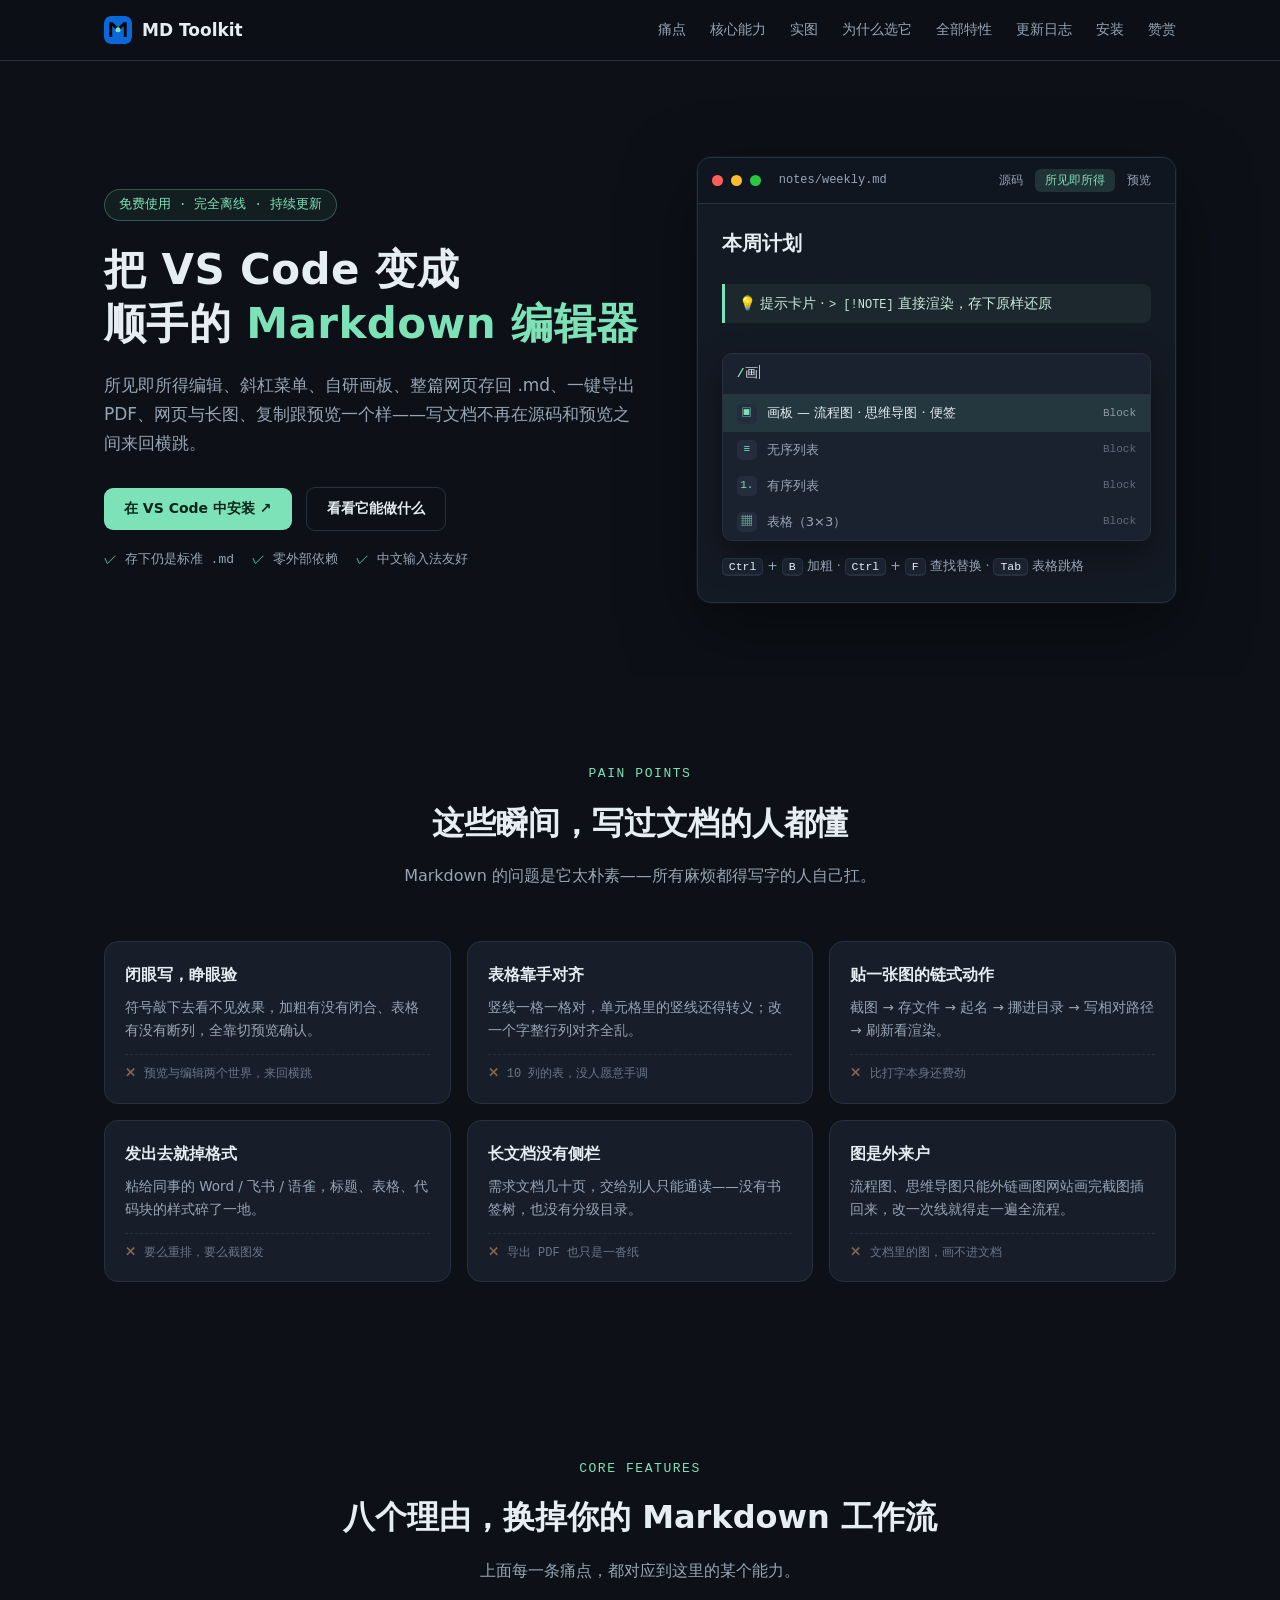
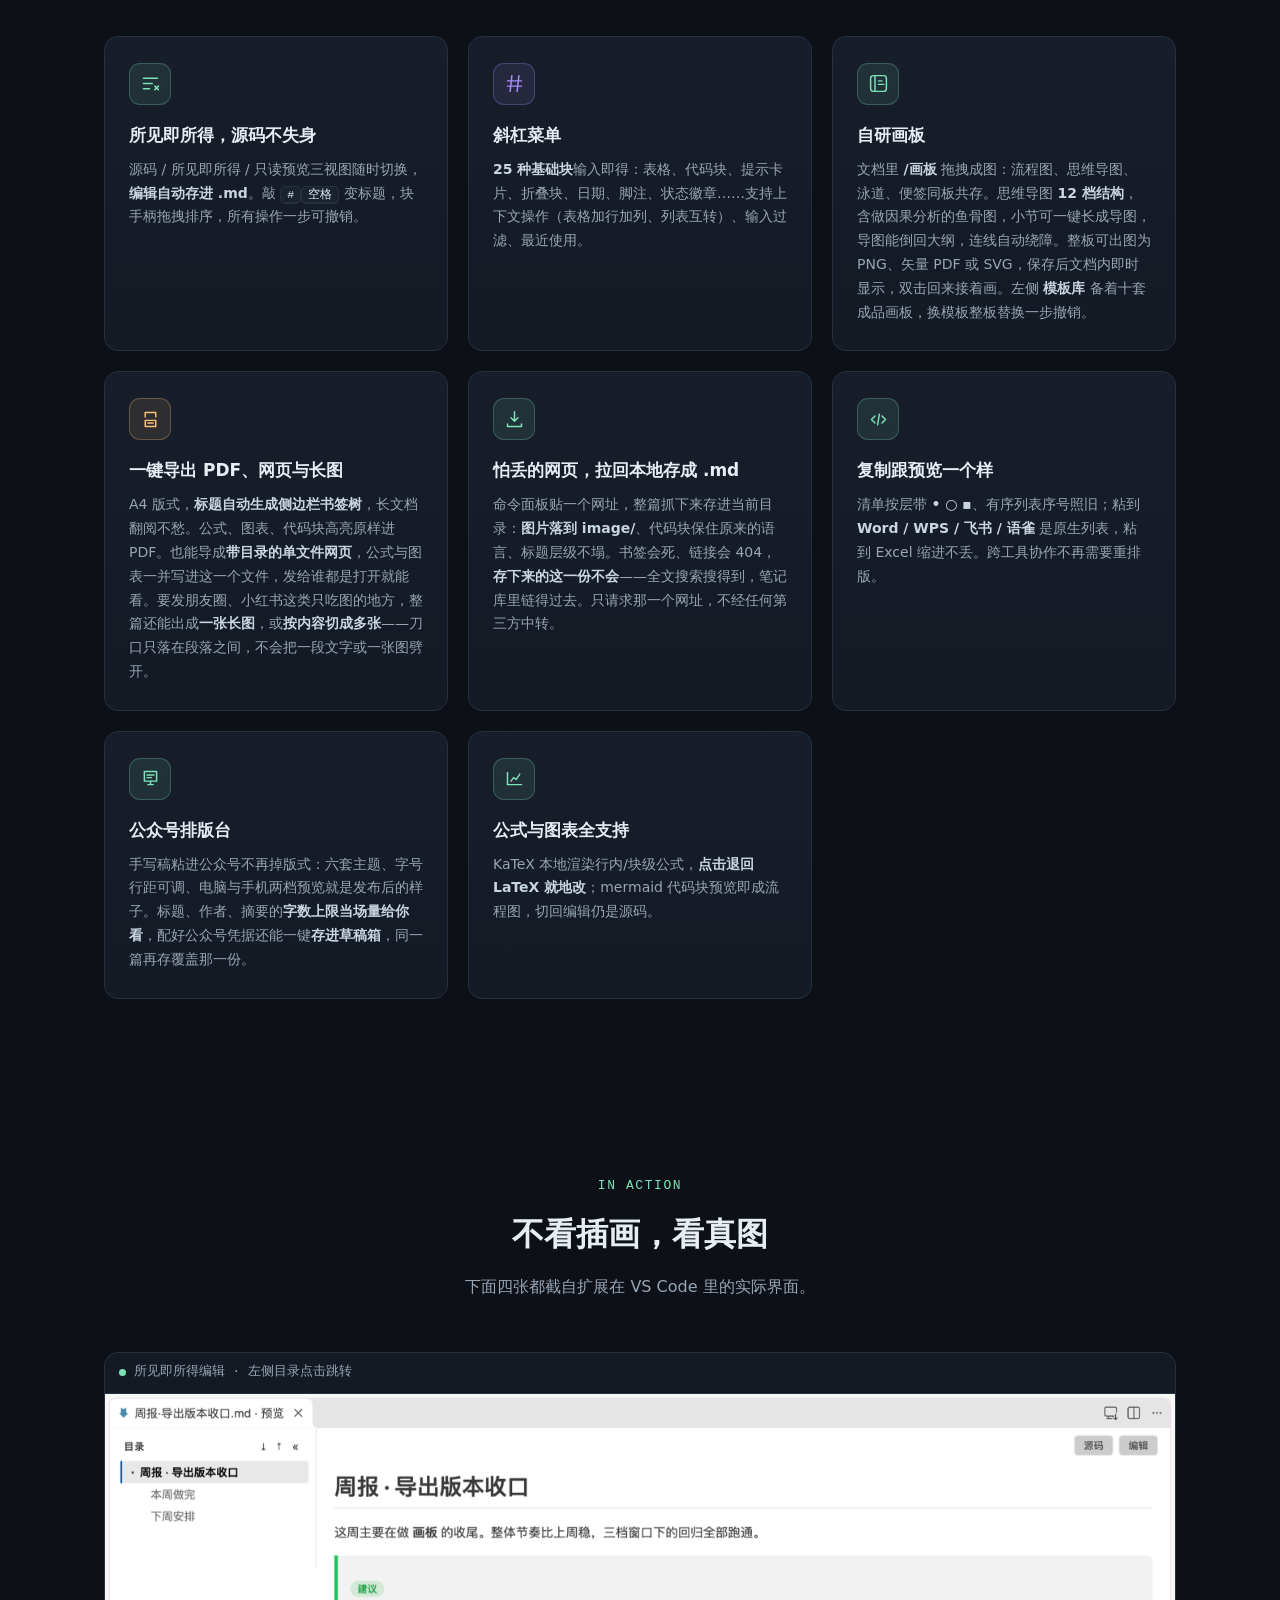
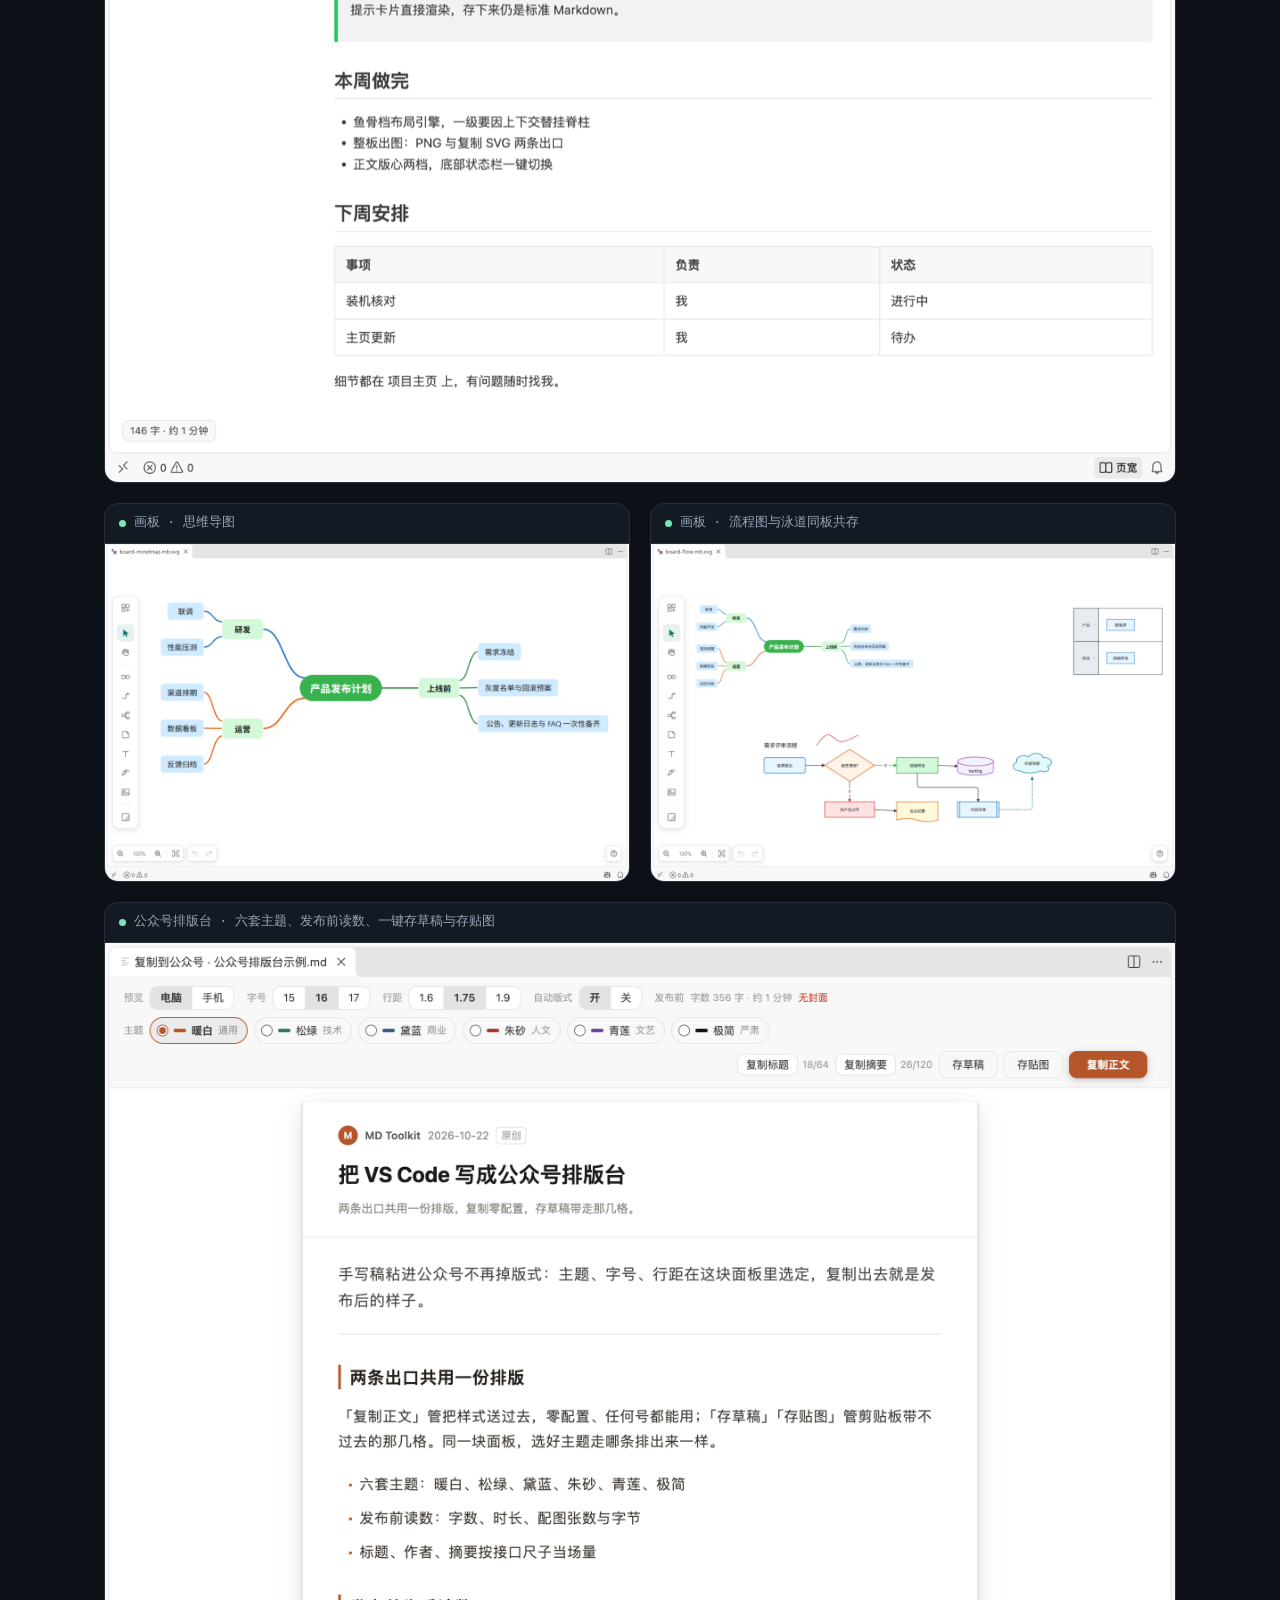
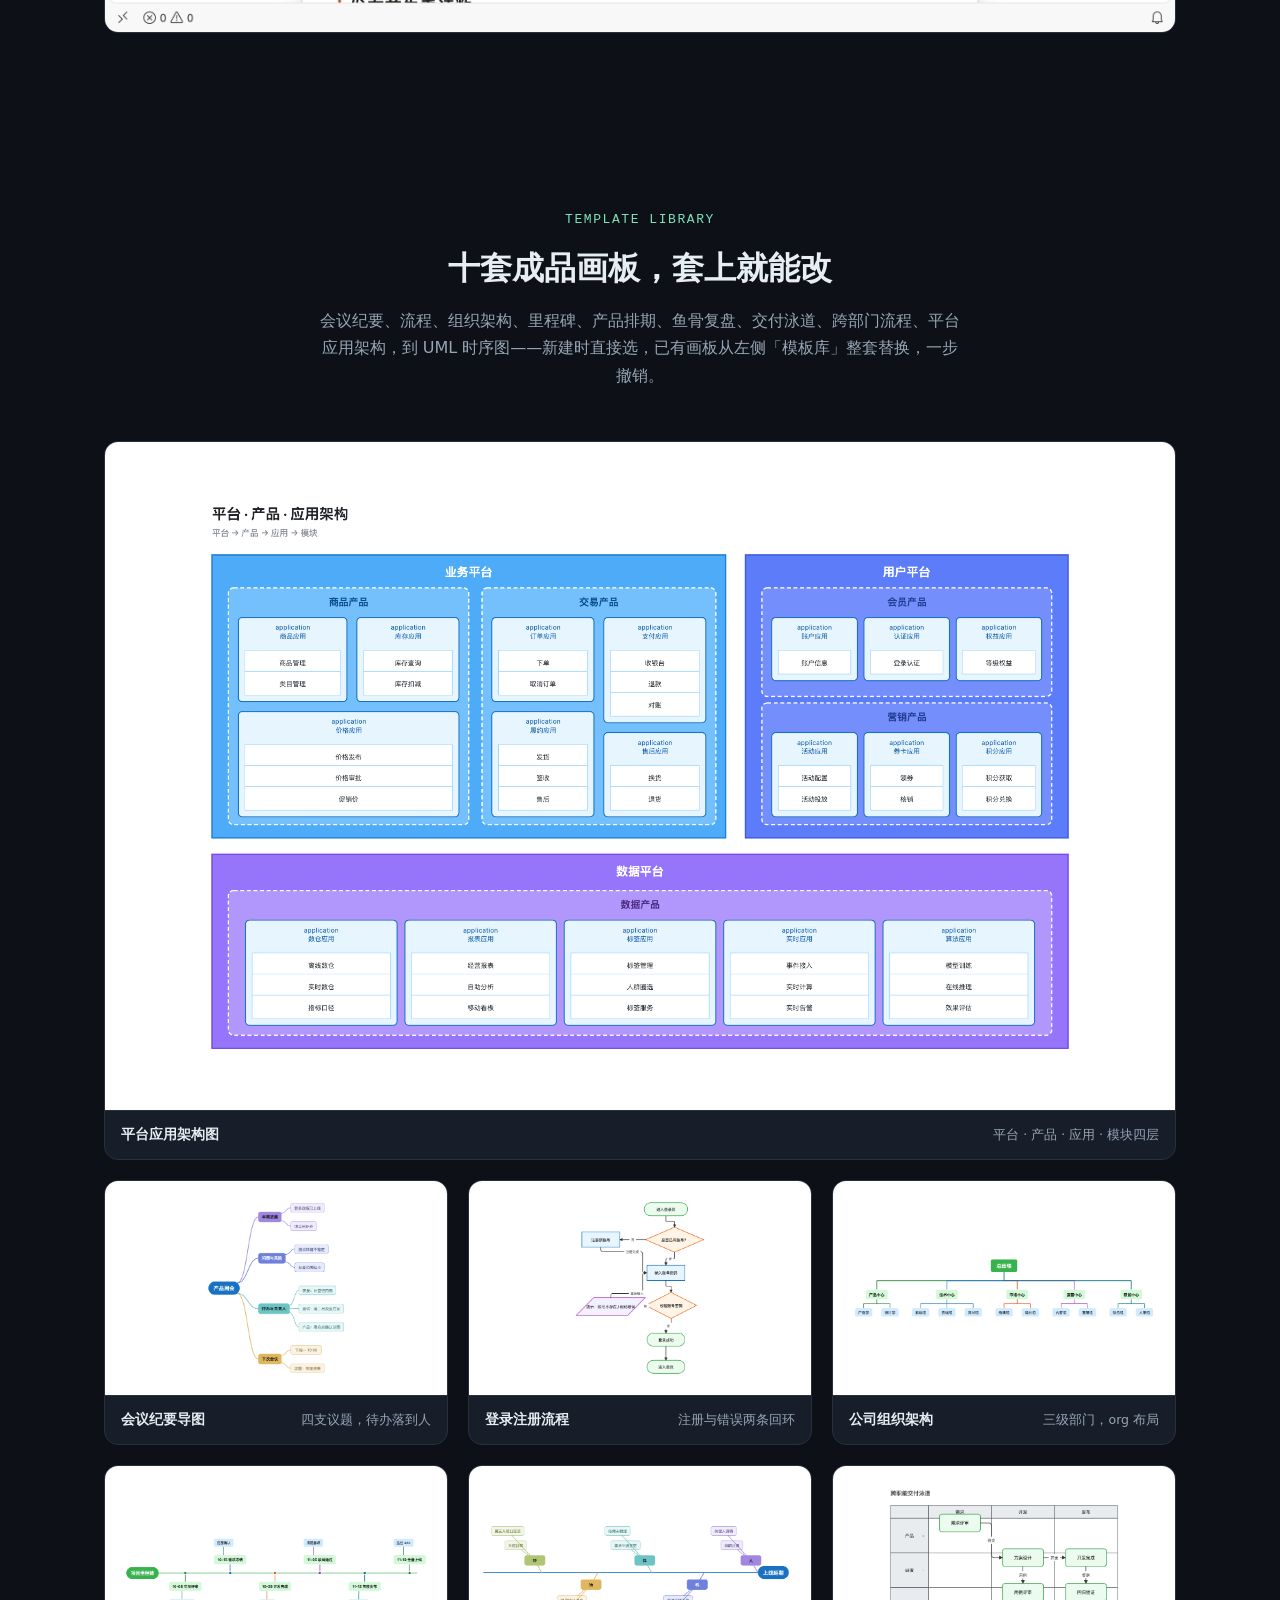
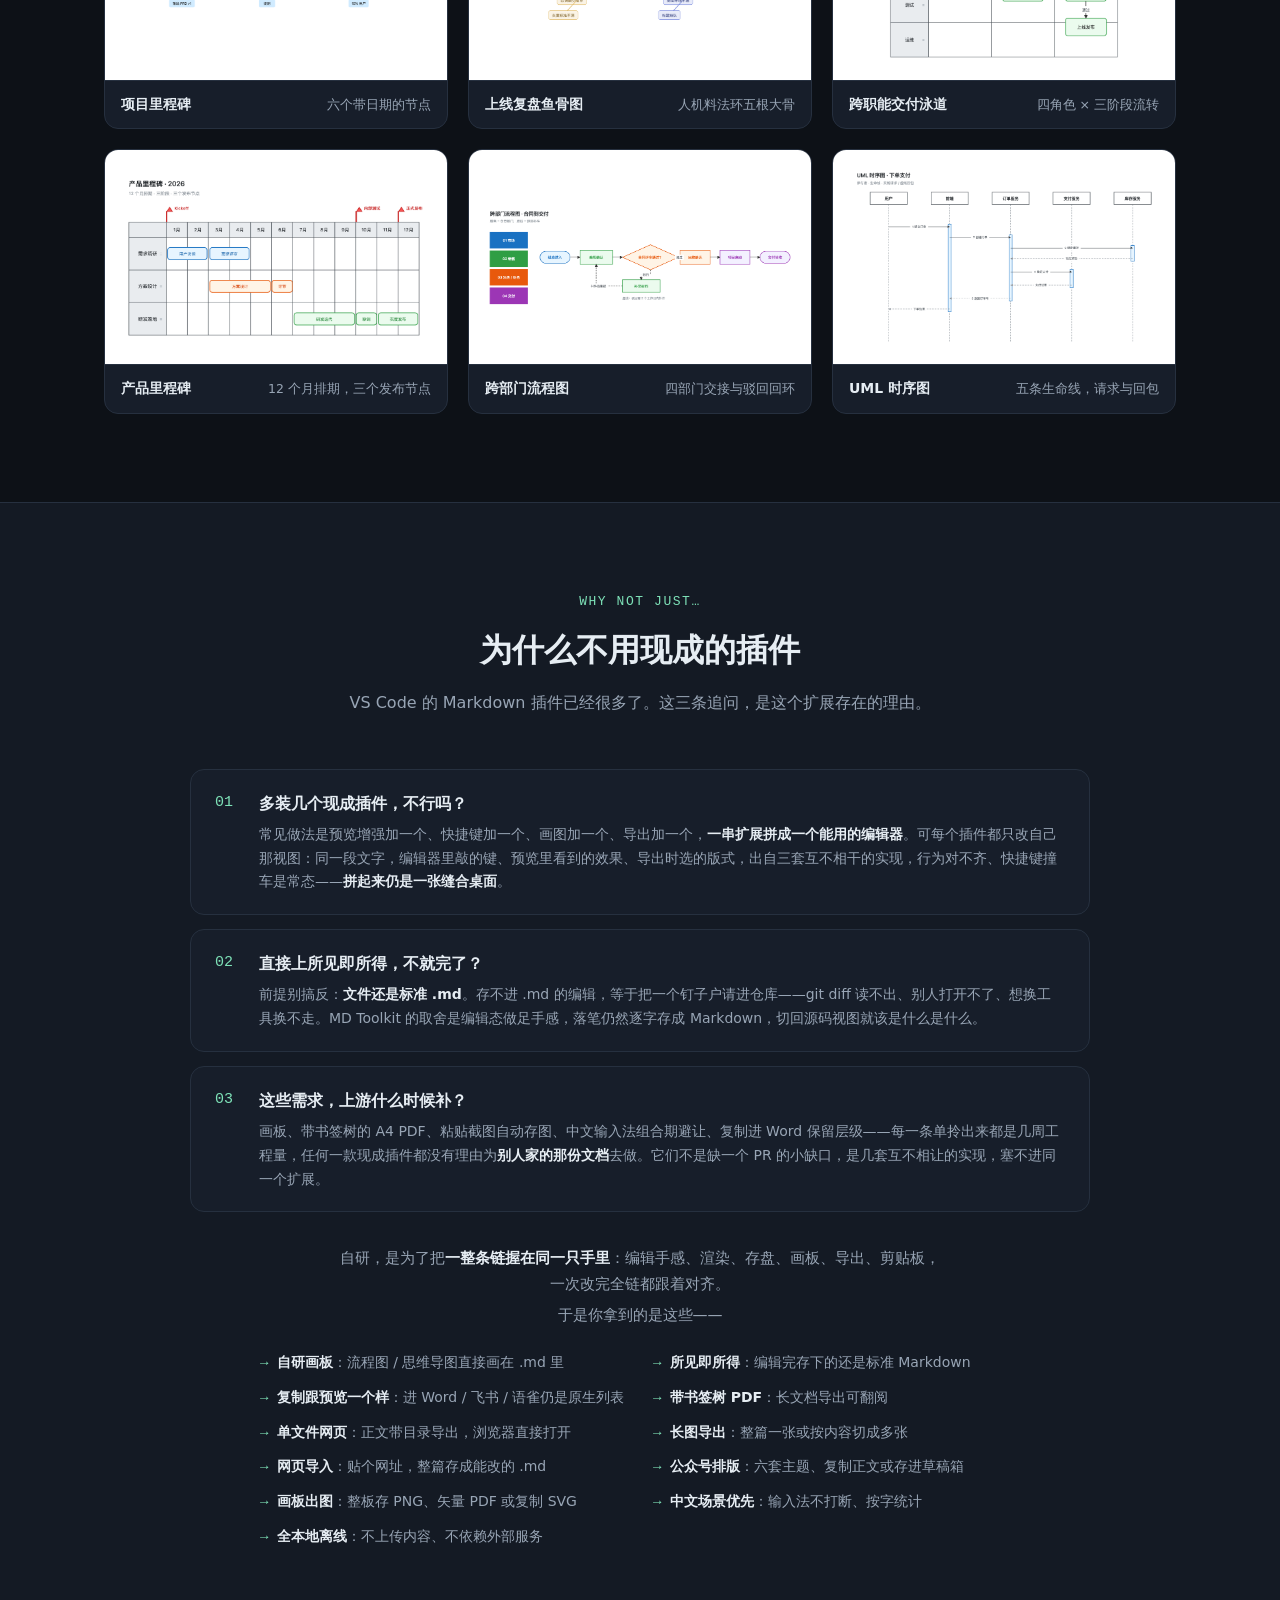
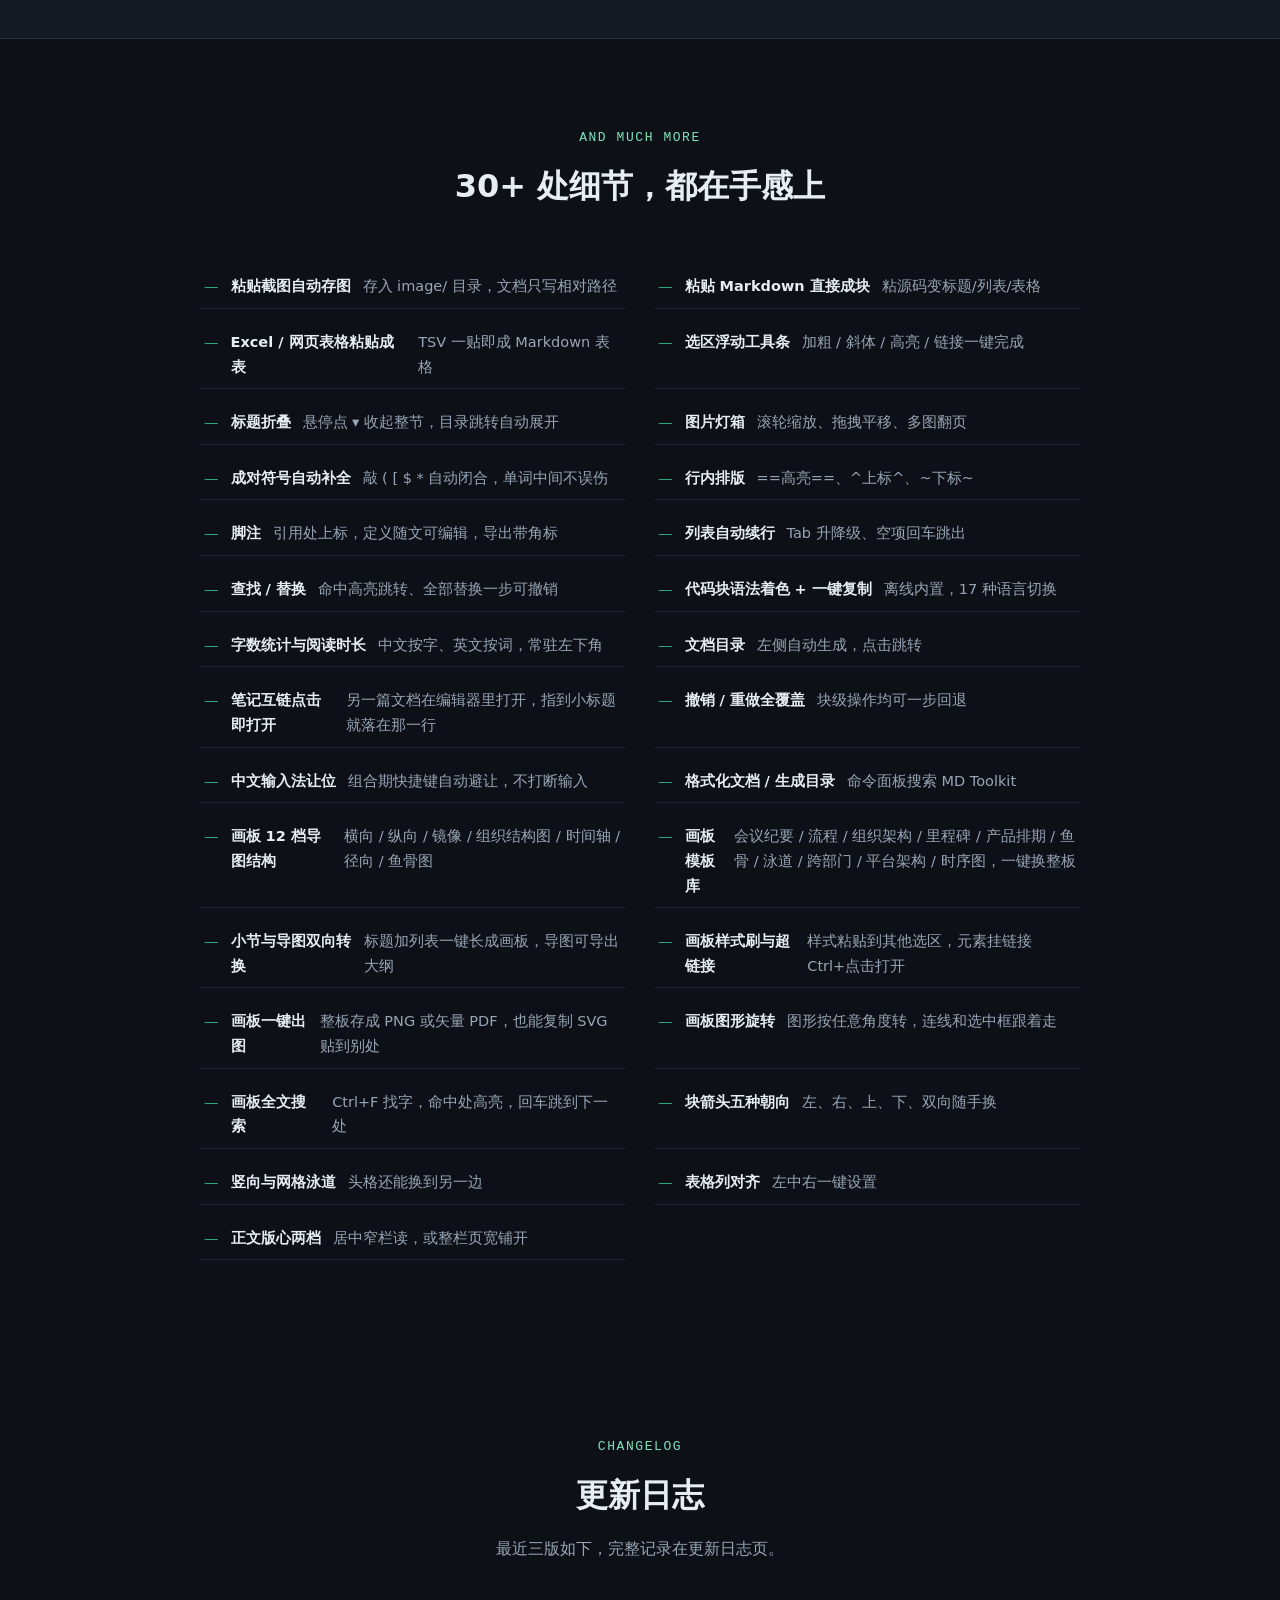
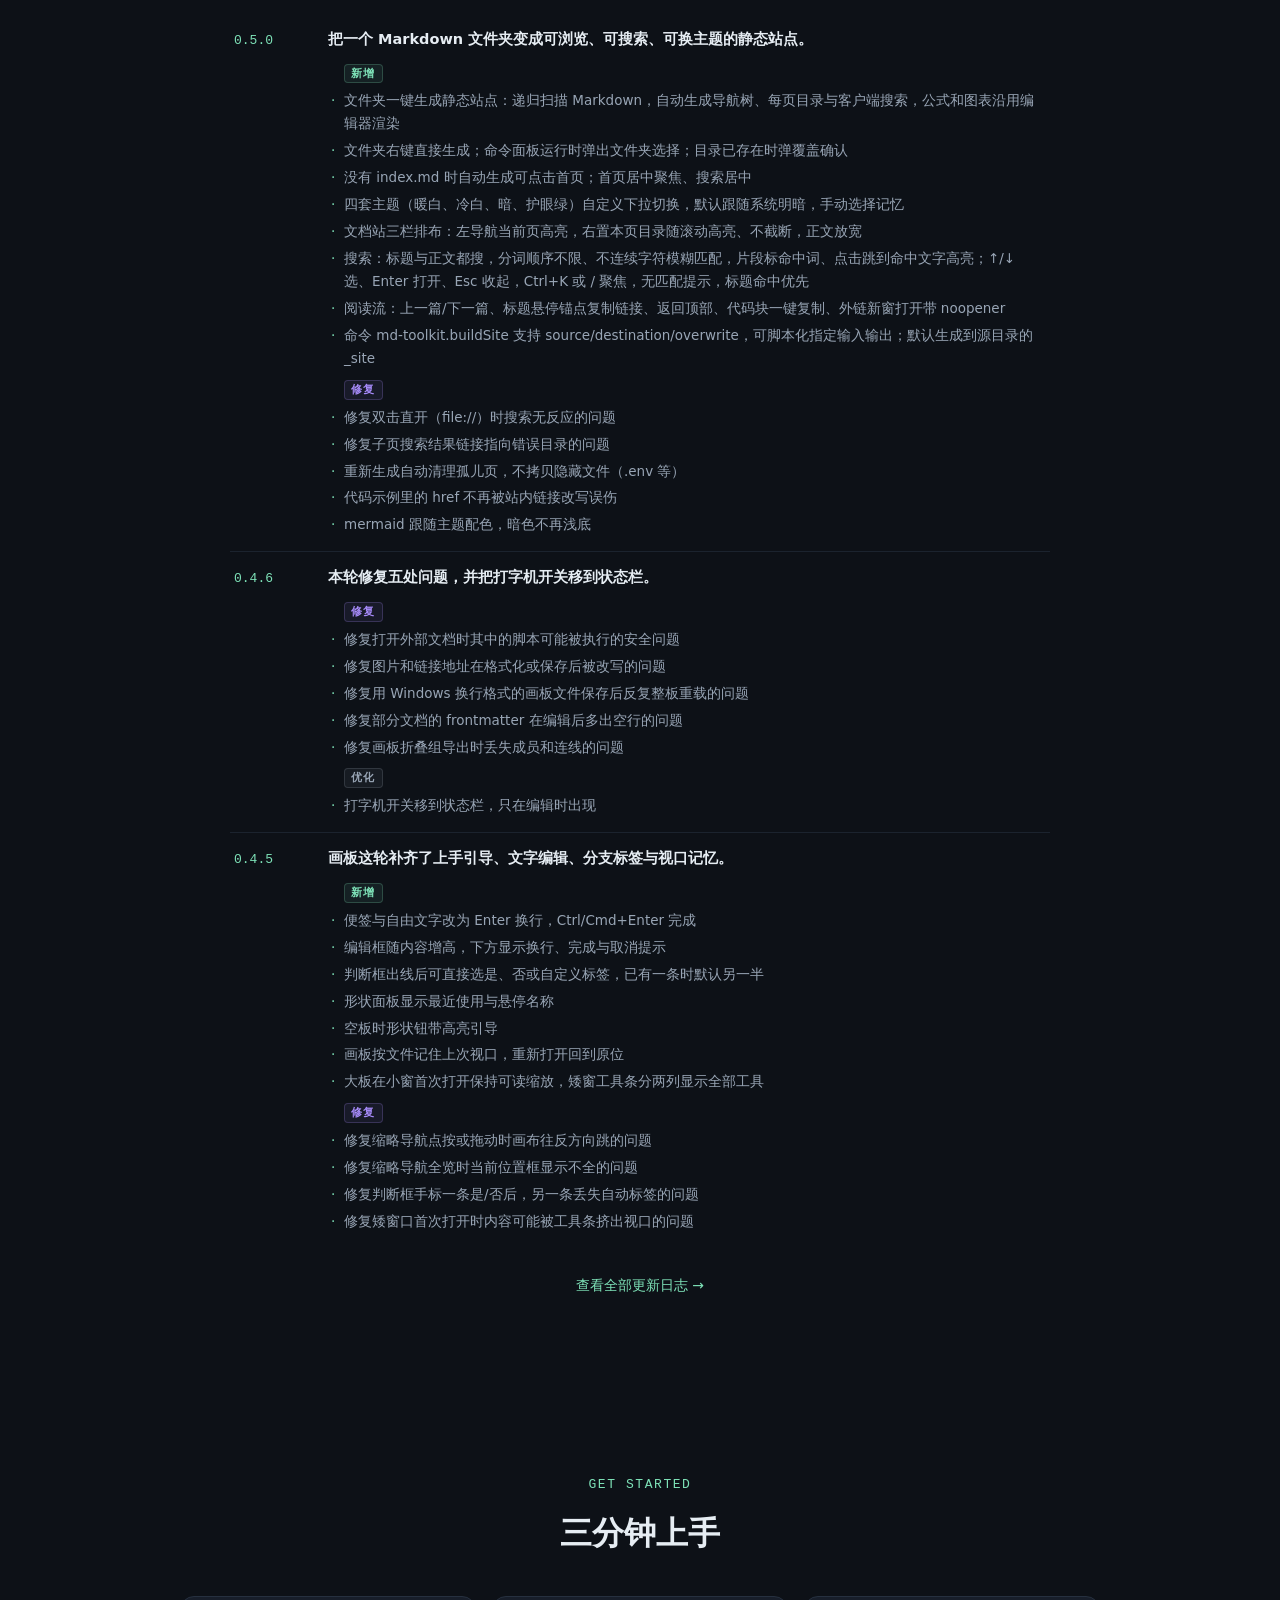
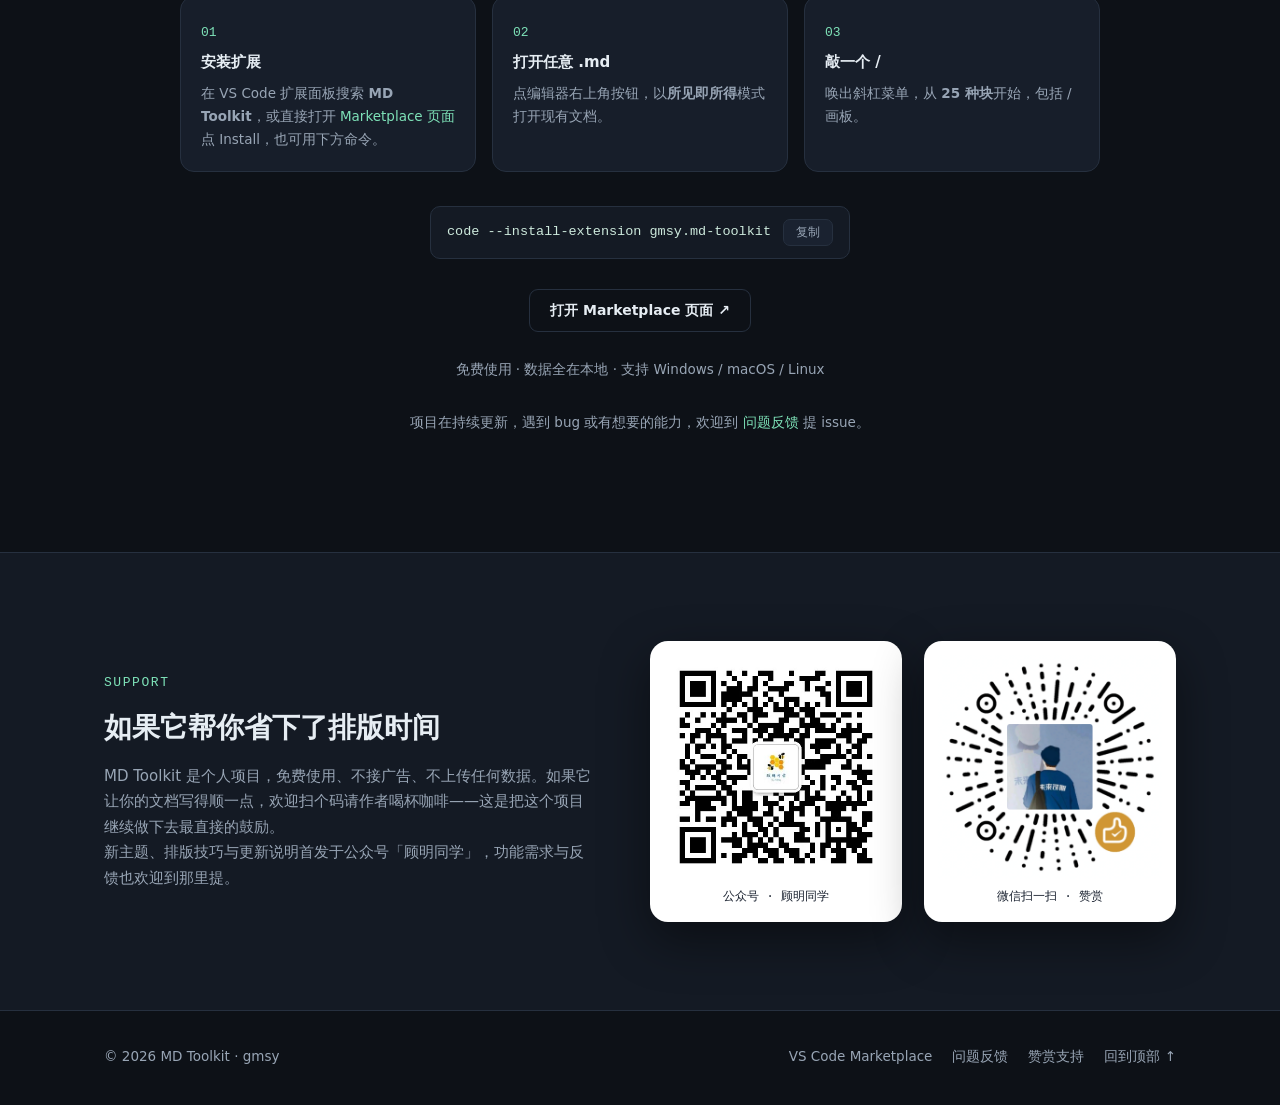
==== commit 8b23c45f: "0.5.0 首页同步最近三版更新" ====
--- a/index.html
+++ b/index.html
@@ -8,7 +8,16 @@
 <link rel="icon" href="data:image/svg+xml,%3Csvg xmlns='http://www.w3.org/2000/svg' viewBox='0 0 32 32'%3E%3Cdefs%3E%3CclipPath id='c'%3E%3Crect y='7.25' width='32' height='24.75'/%3E%3C/clipPath%3E%3C/defs%3E%3Crect width='32' height='32' rx='7' fill='%230969DA'/%3E%3Cg clip-path='url(%23c)'%3E%3Cpath d='M7.75 24 V7.25 L16 15.75 L24.25 7.25 V24' fill='none' stroke='%23000' stroke-width='3.25'/%3E%3C/g%3E%3Ccircle cx='16' cy='15.75' r='2.875' fill='%237ee2b8'/%3E%3C/svg%3E">
 <link rel="stylesheet" href="styles.css">
 <noscript><style>.reveal { opacity: 1; transform: none; }</style></noscript>
-<script defer src="https://cdn.busuanzi.cc/busuanzi/3.6.9/busuanzi.min.js"></script>
+<script>
+var _hmt = _hmt || [];
+(function() {
+  var hm = document.createElement("script");
+  hm.src = "https://hm.baidu.com/hm.js?bc09b01593b73b414b39cb6e1b3c8c41";
+  var s = document.getElementsByTagName("script")[0]; 
+  s.parentNode.insertBefore(hm, s);
+})();
+</script>
+
 </head>
 <body>
 
@@ -406,7 +415,7 @@
     </div>
     <!-- upd:begin 由 scripts/sync-site-updates.js 从 CHANGELOG.md 生成,别手改 -->
     <ul class="upd reveal">
-      <li><span class="v">0.5.0</span><div><b>把一个 Markdown 文件夹变成可浏览、可搜索、可换主题的静态站点。</b><div class="upd-group"><span class="upd-tag add">新增</span><ul class="upd-items"><li>文件夹一键生成静态站点：递归扫描 Markdown，自动生成导航树、每页目录与客户端搜索，公式和图表沿用编辑器渲染</li><li>文件夹右键直接生成；命令面板运行时弹出文件夹选择，取消不报错</li><li>四套主题（暖白、冷白、暗、护眼绿）与切换器，默认跟随系统明暗，手动选择记忆</li><li>文档站三栏排布：左导航当前页高亮，右置本页目录随滚动高亮、不截断，正文放宽</li><li>搜索支持多词顺序不限与不连续字符的模糊匹配</li><li>命令 md-toolkit.buildSite 支持 source/destination/overwrite，可脚本化指定输入输出；默认生成到源目录的 _site</li></ul></div><div class="upd-group"><span class="upd-tag fix">修复</span><ul class="upd-items"><li>修复双击直开（file://）时搜索无反应的问题</li><li>修复子页搜索结果链接指向错误目录的问题</li></ul></div></div></li>
+      <li><span class="v">0.5.0</span><div><b>把一个 Markdown 文件夹变成可浏览、可搜索、可换主题的静态站点。</b><div class="upd-group"><span class="upd-tag add">新增</span><ul class="upd-items"><li>文件夹一键生成静态站点：递归扫描 Markdown，自动生成导航树、每页目录与客户端搜索，公式和图表沿用编辑器渲染</li><li>文件夹右键直接生成；命令面板运行时弹出文件夹选择；目录已存在时弹覆盖确认</li><li>没有 index.md 时自动生成可点击首页；首页居中聚焦、搜索居中</li><li>四套主题（暖白、冷白、暗、护眼绿）自定义下拉切换，默认跟随系统明暗，手动选择记忆</li><li>文档站三栏排布：左导航当前页高亮，右置本页目录随滚动高亮、不截断，正文放宽</li><li>搜索：标题与正文都搜，分词顺序不限、不连续字符模糊匹配，片段标命中词、点击跳到命中文字高亮；↑/↓ 选、Enter 打开、Esc 收起，Ctrl+K 或 / 聚焦，无匹配提示，标题命中优先</li><li>阅读流：上一篇/下一篇、标题悬停锚点复制链接、返回顶部、代码块一键复制、外链新窗打开带 noopener</li><li>命令 md-toolkit.buildSite 支持 source/destination/overwrite，可脚本化指定输入输出；默认生成到源目录的 _site</li></ul></div><div class="upd-group"><span class="upd-tag fix">修复</span><ul class="upd-items"><li>修复双击直开（file://）时搜索无反应的问题</li><li>修复子页搜索结果链接指向错误目录的问题</li><li>重新生成自动清理孤儿页，不拷贝隐藏文件（.env 等）</li><li>代码示例里的 href 不再被站内链接改写误伤</li><li>mermaid 跟随主题配色，暗色不再浅底</li></ul></div></div></li>
       <li><span class="v">0.4.6</span><div><b>本轮修复五处问题，并把打字机开关移到状态栏。</b><div class="upd-group"><span class="upd-tag fix">修复</span><ul class="upd-items"><li>修复打开外部文档时其中的脚本可能被执行的安全问题</li><li>修复图片和链接地址在格式化或保存后被改写的问题</li><li>修复用 Windows 换行格式的画板文件保存后反复整板重载的问题</li><li>修复部分文档的 frontmatter 在编辑后多出空行的问题</li><li>修复画板折叠组导出时丢失成员和连线的问题</li></ul></div><div class="upd-group"><span class="upd-tag misc">优化</span><ul class="upd-items"><li>打字机开关移到状态栏，只在编辑时出现</li></ul></div></div></li>
       <li><span class="v">0.4.5</span><div><b>画板这轮补齐了上手引导、文字编辑、分支标签与视口记忆。</b><div class="upd-group"><span class="upd-tag add">新增</span><ul class="upd-items"><li>便签与自由文字改为 Enter 换行，Ctrl/Cmd+Enter 完成</li><li>编辑框随内容增高，下方显示换行、完成与取消提示</li><li>判断框出线后可直接选是、否或自定义标签，已有一条时默认另一半</li><li>形状面板显示最近使用与悬停名称</li><li>空板时形状钮带高亮引导</li><li>画板按文件记住上次视口，重新打开回到原位</li><li>大板在小窗首次打开保持可读缩放，矮窗工具条分两列显示全部工具</li></ul></div><div class="upd-group"><span class="upd-tag fix">修复</span><ul class="upd-items"><li>修复缩略导航点按或拖动时画布往反方向跳的问题</li><li>修复缩略导航全览时当前位置框显示不全的问题</li><li>修复判断框手标一条是/否后，另一条丢失自动标签的问题</li><li>修复矮窗口首次打开时内容可能被工具条挤出视口的问题</li></ul></div></div></li>
     </ul>
@@ -464,7 +473,6 @@
 <footer>
   <div class="wrap foot">
     <span>© 2026 MD Toolkit · gmsy</span>
-    <span class="visits">本站总访问 <span id="busuanzi_site_pv">–</span> 次 · 访客 <span id="busuanzi_site_uv">–</span> 人</span>
     <div class="links">
       <a href="https://marketplace.visualstudio.com/items?itemName=gmsy.md-toolkit" target="_blank" rel="noopener">VS Code Marketplace</a>
       <a href="https://github.com/gmsya/md-toolkit/issues" target="_blank" rel="noopener">问题反馈</a>
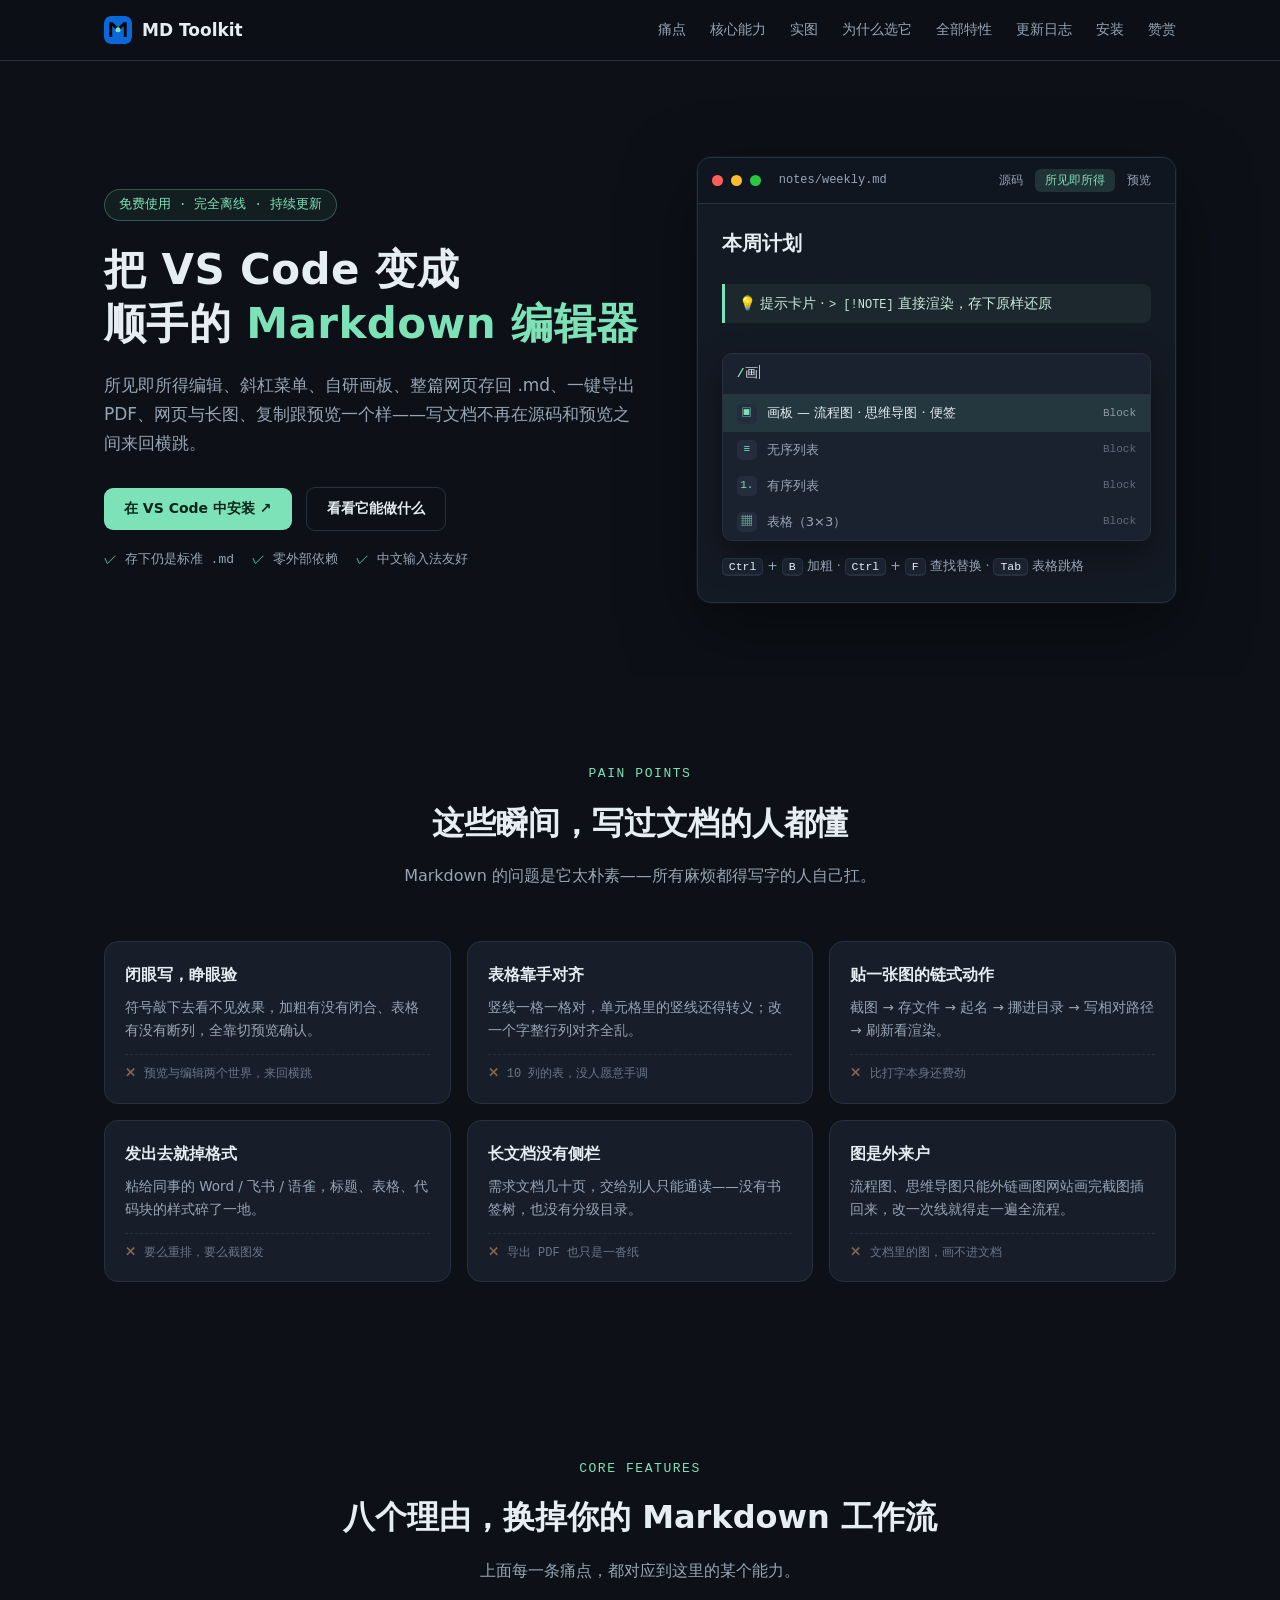
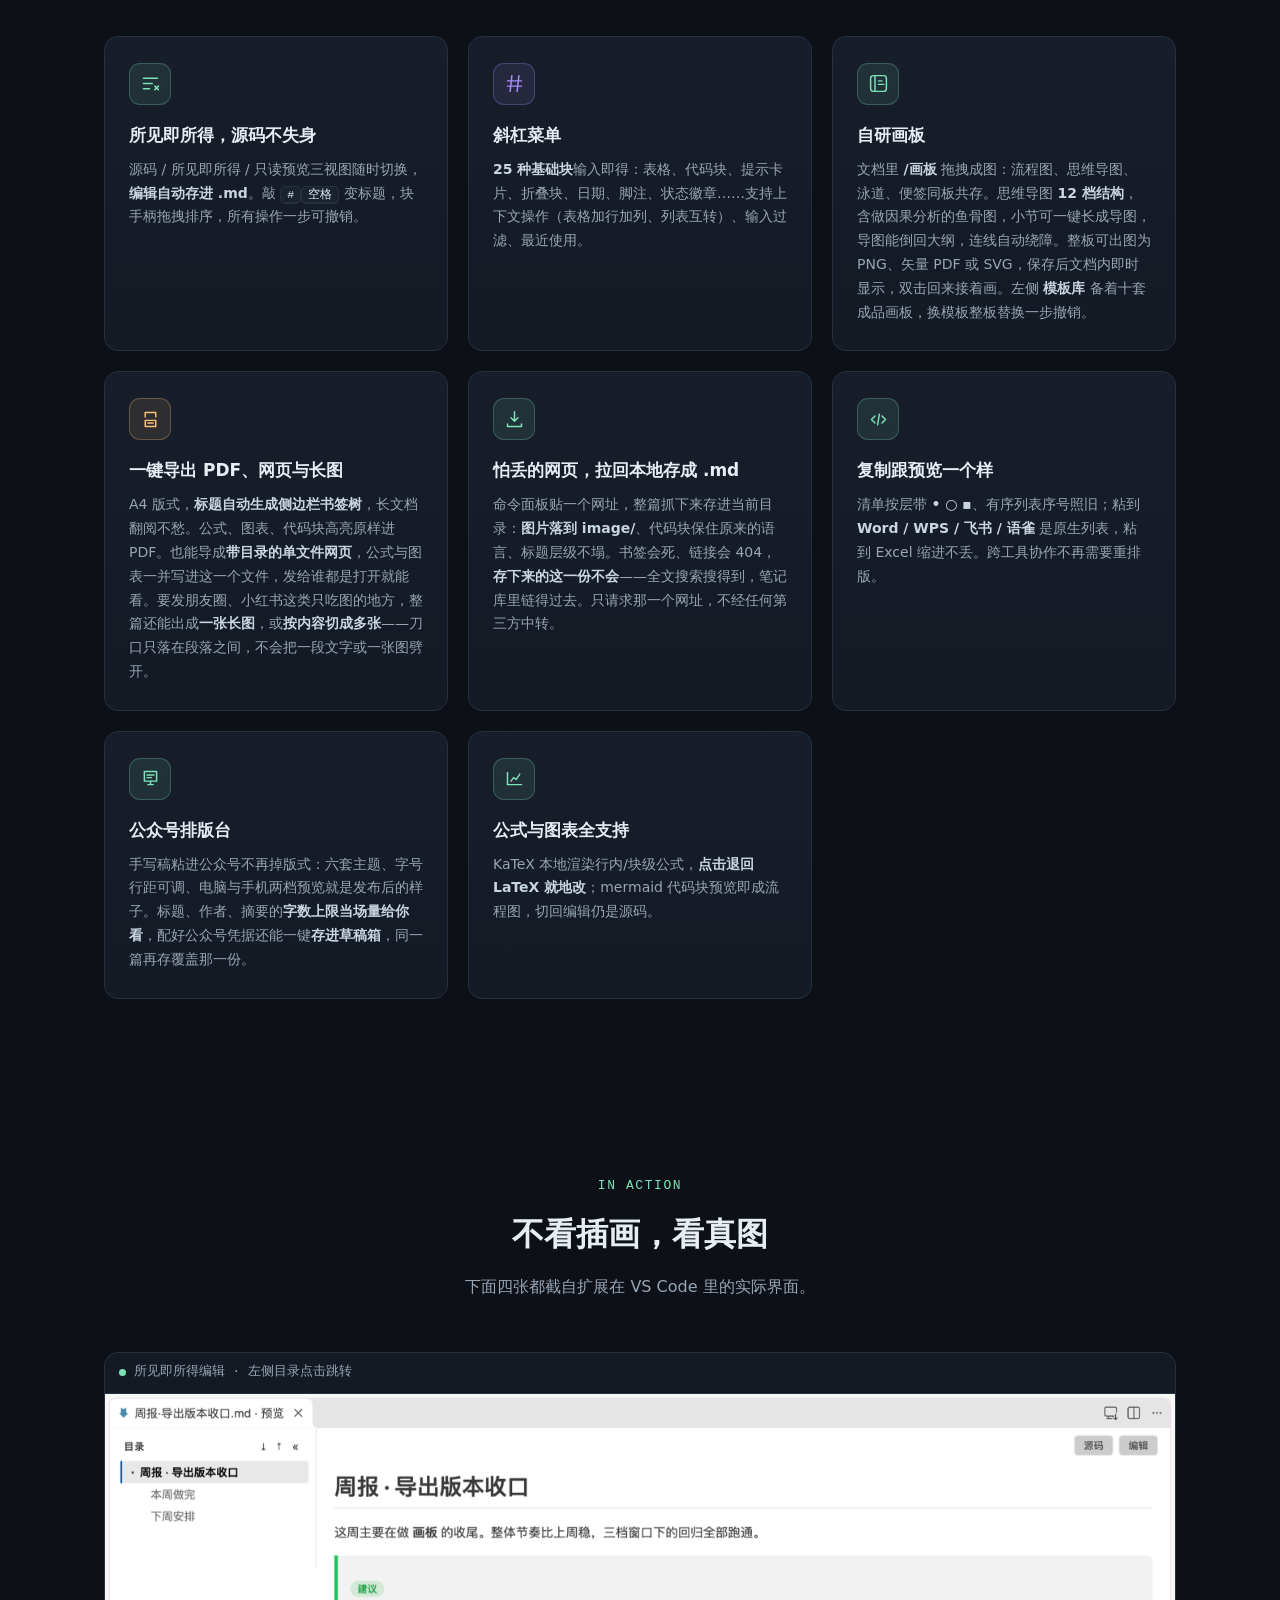
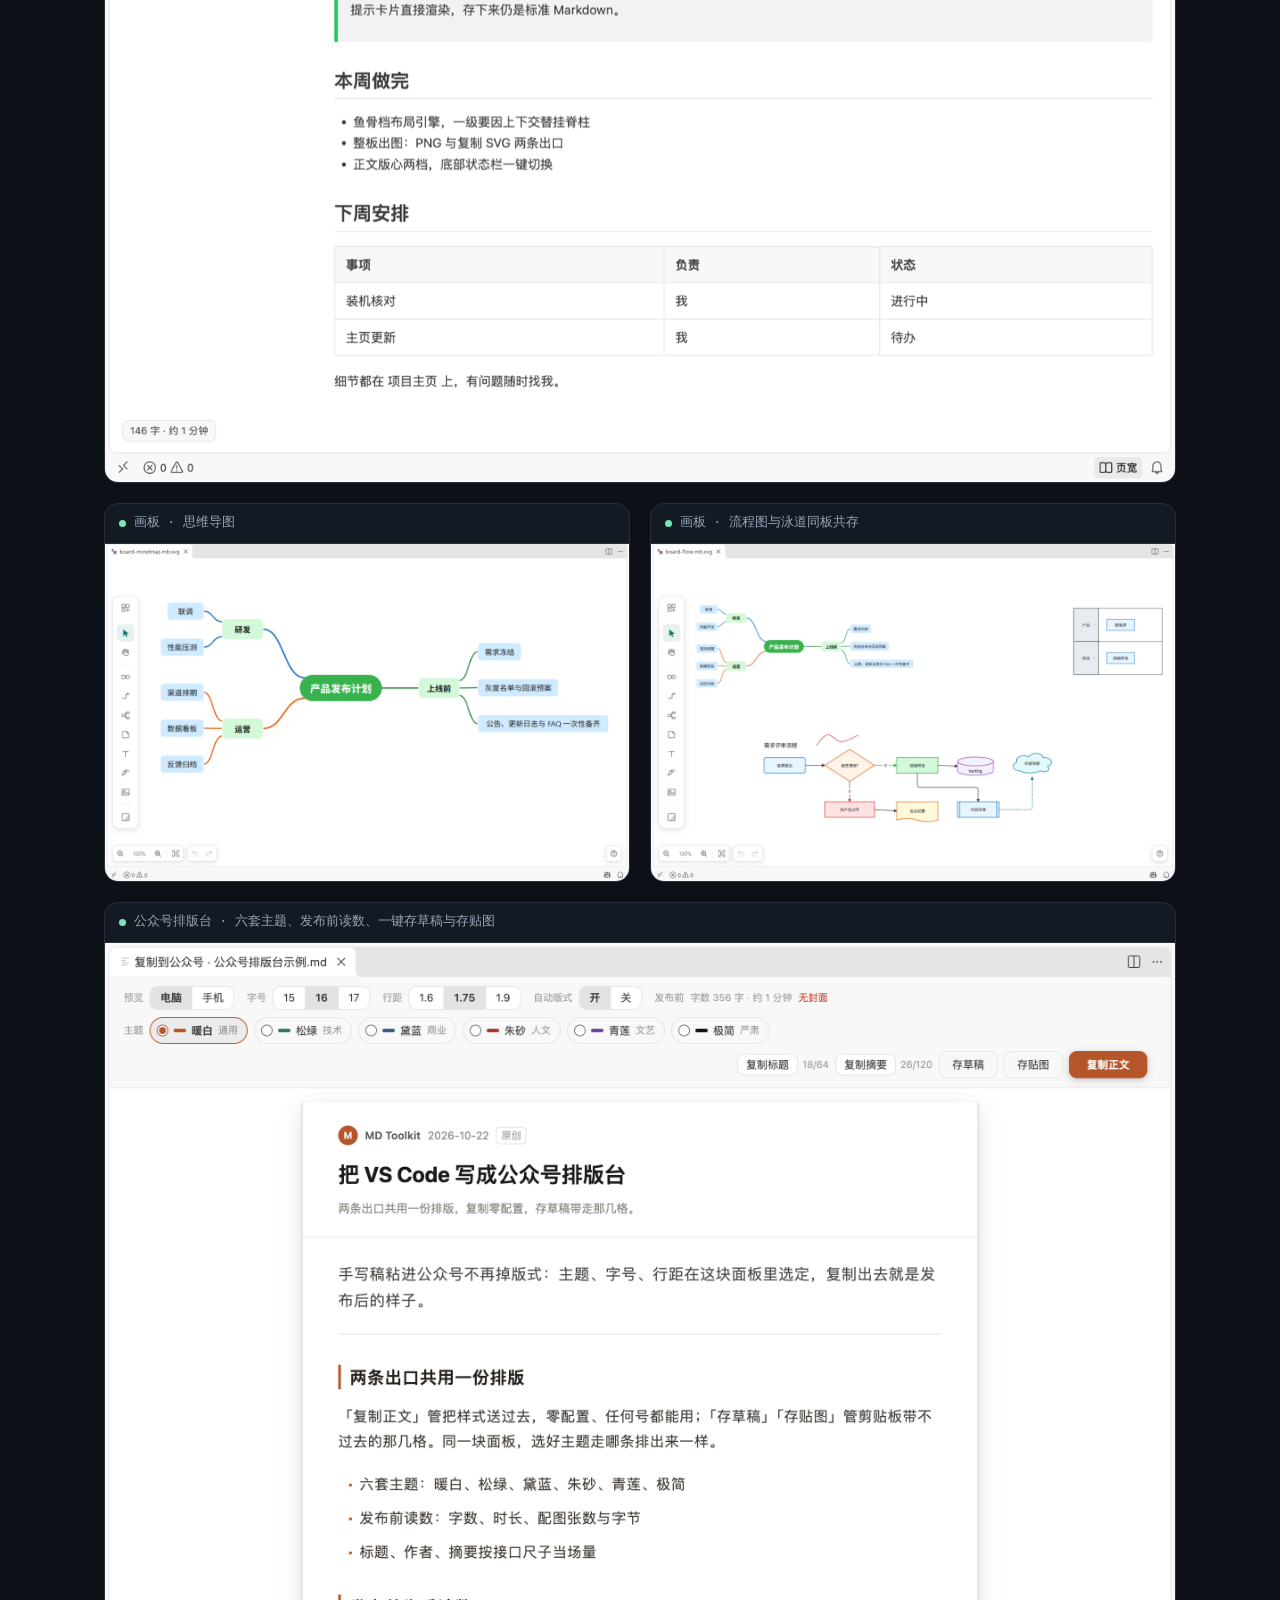
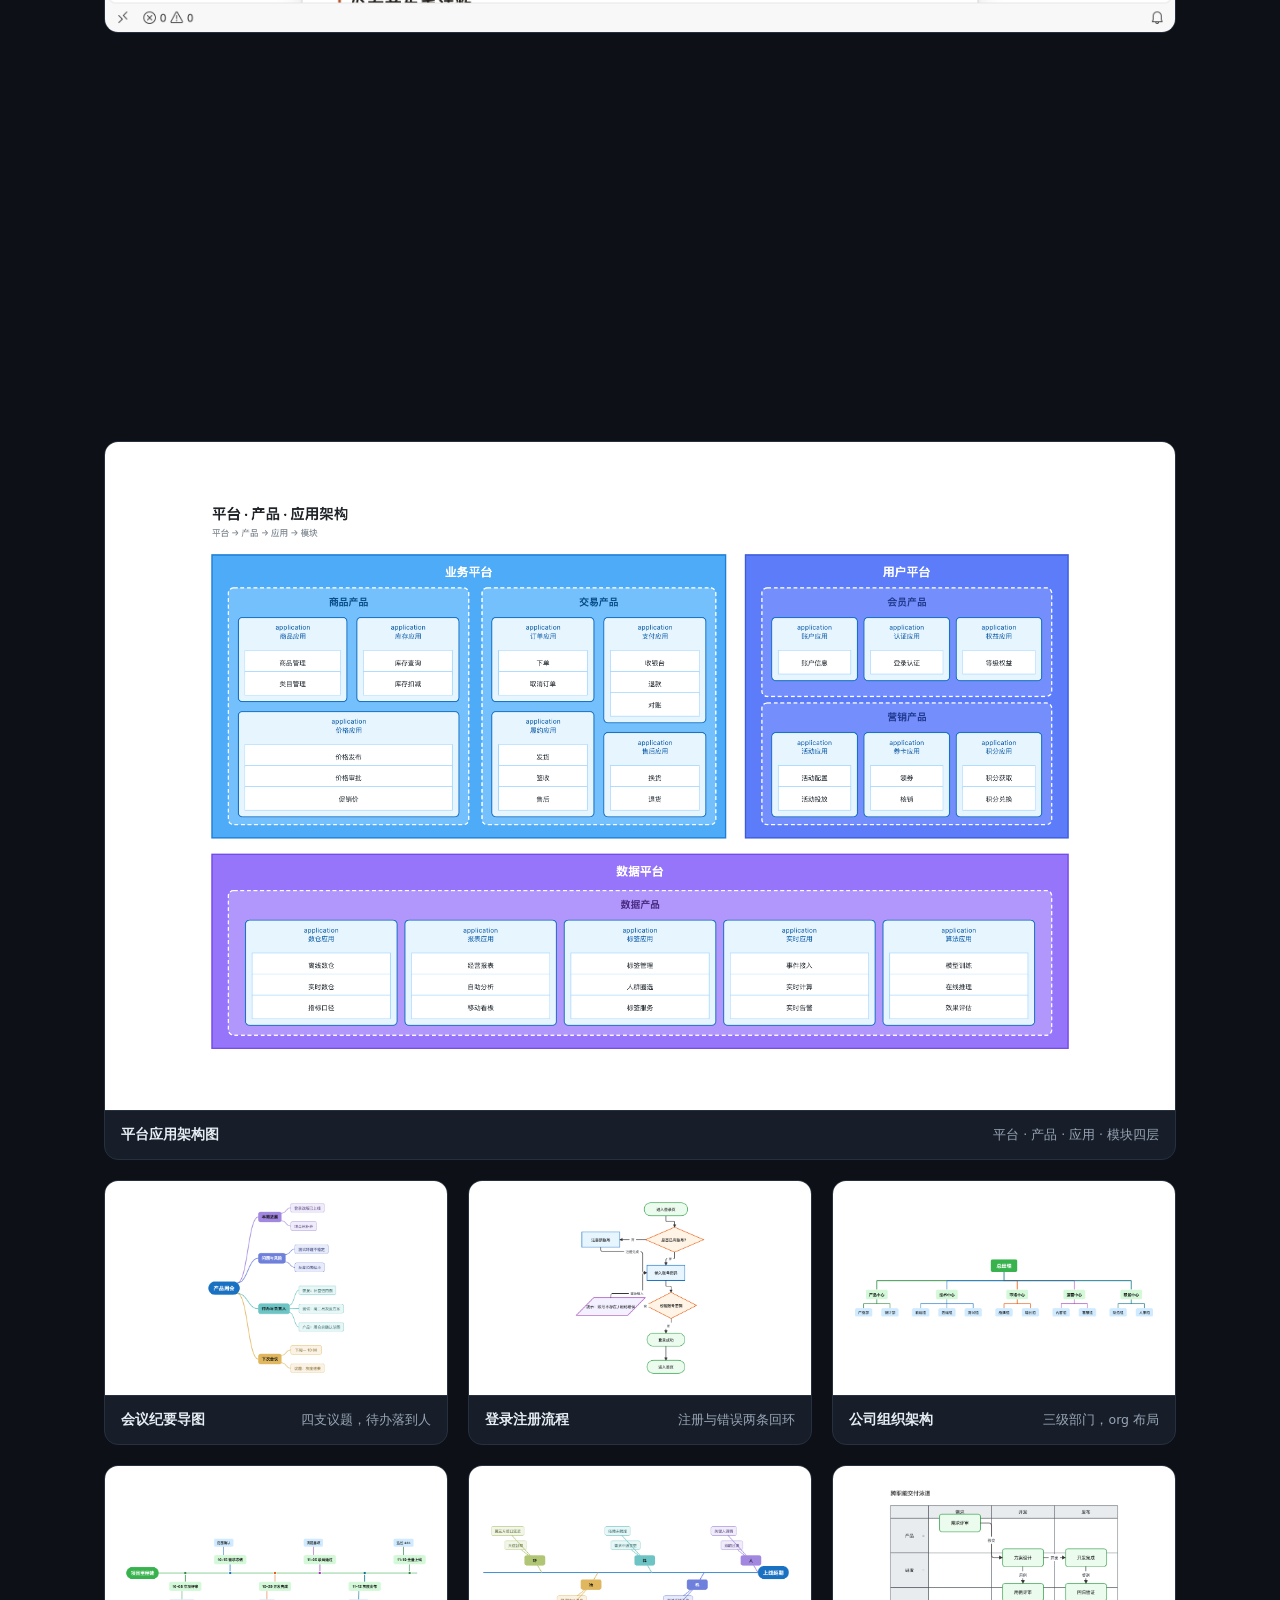
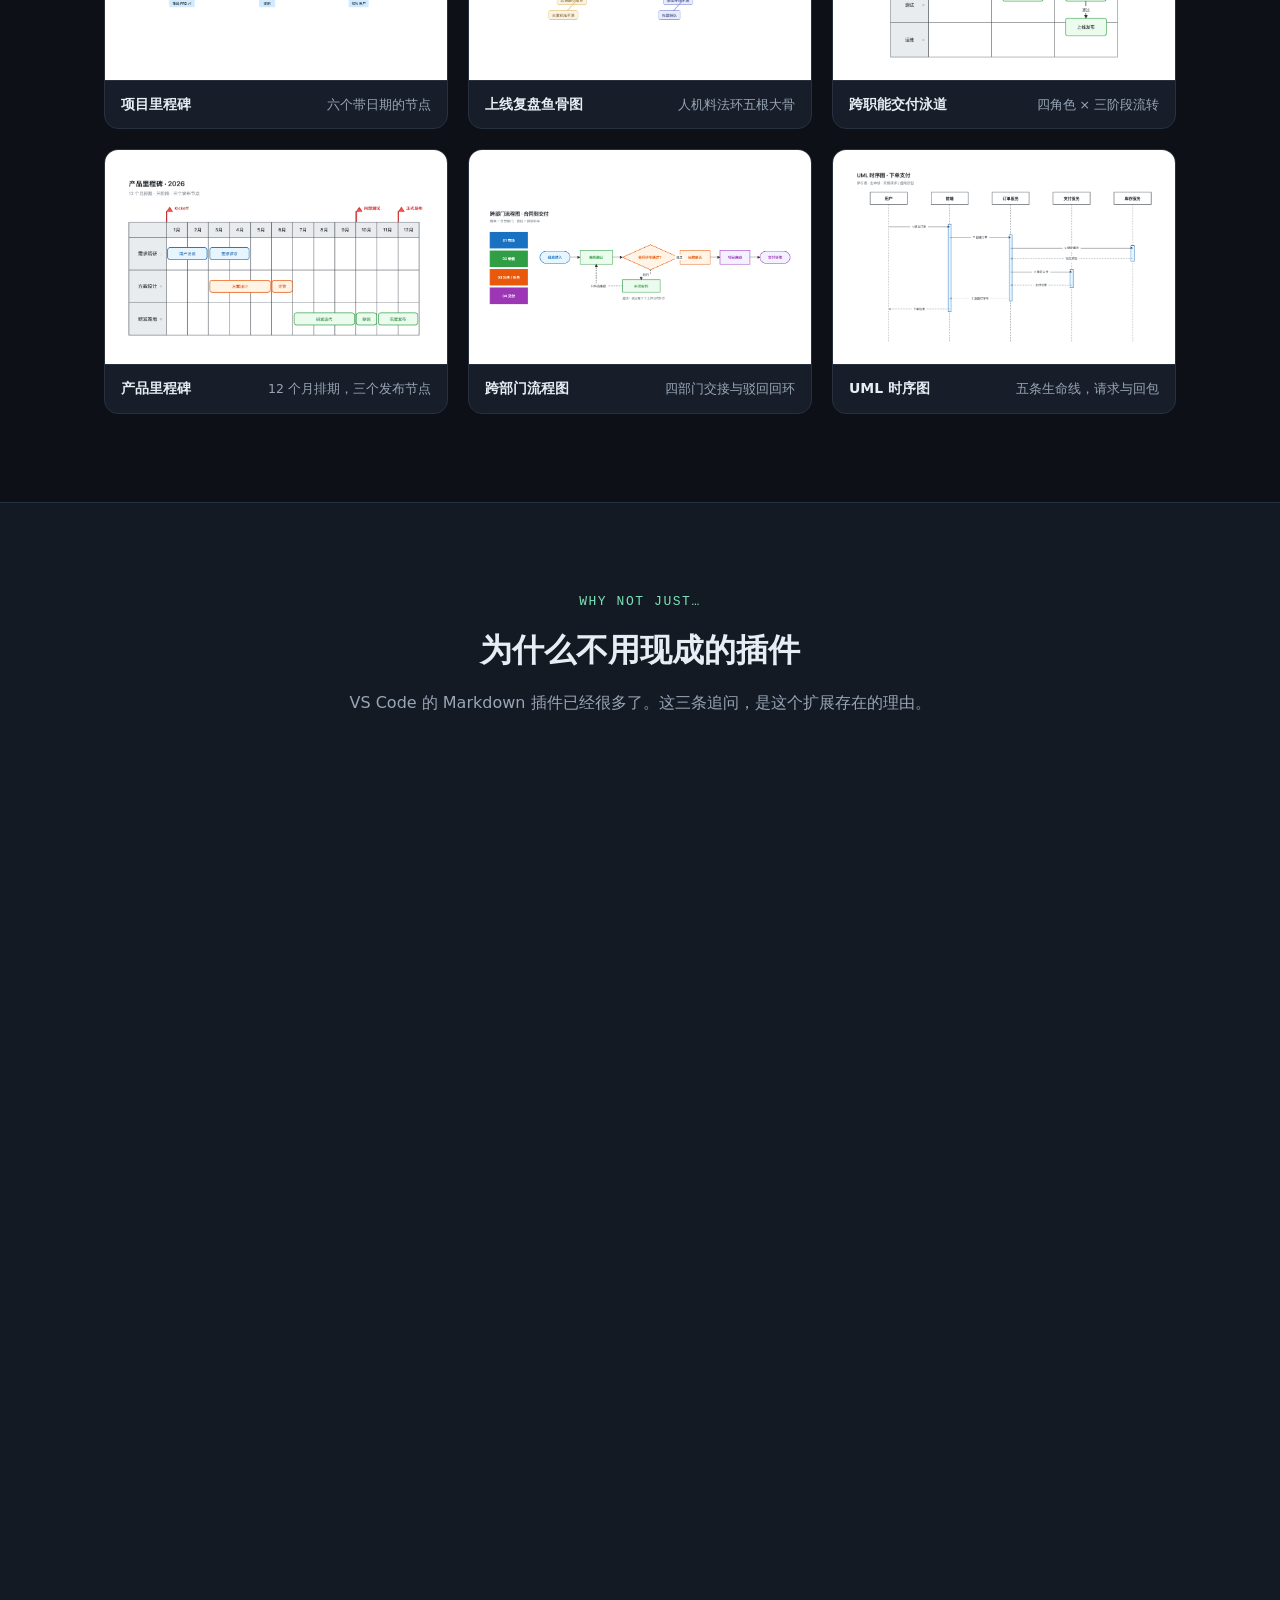
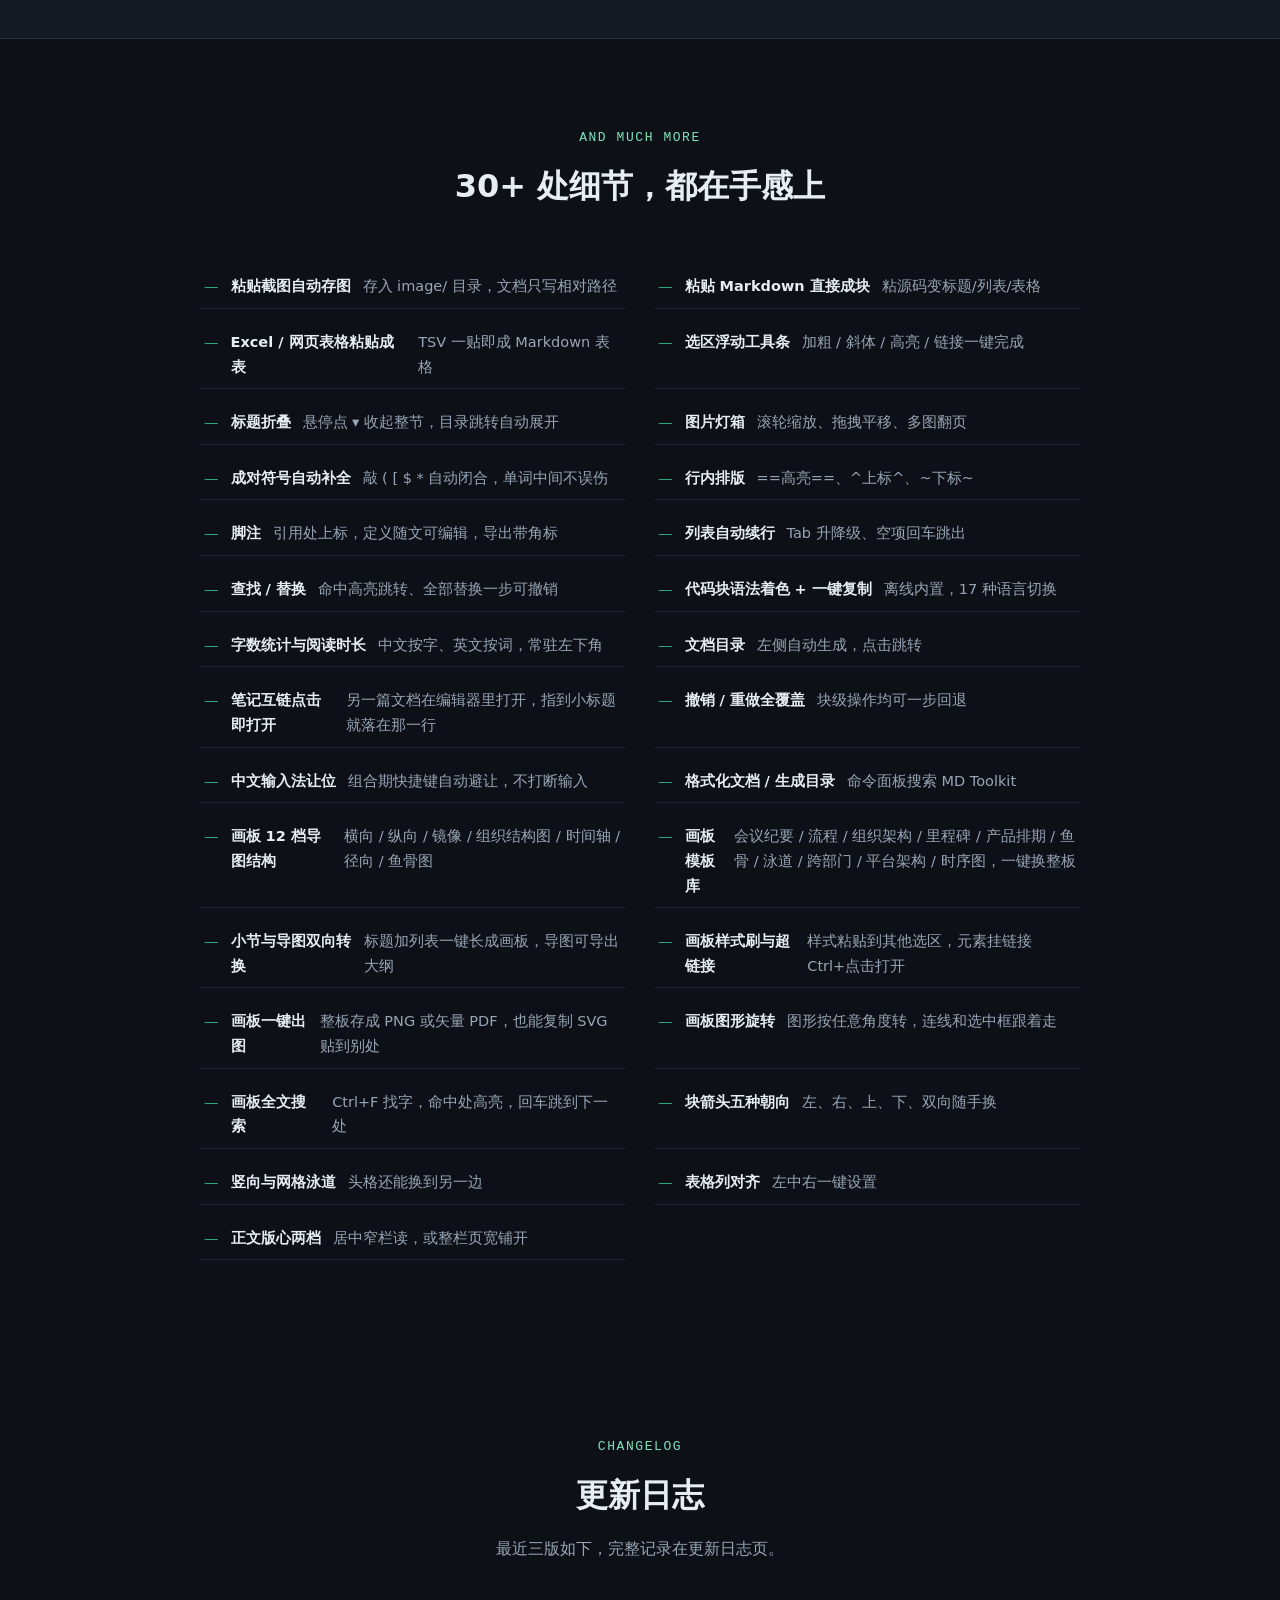
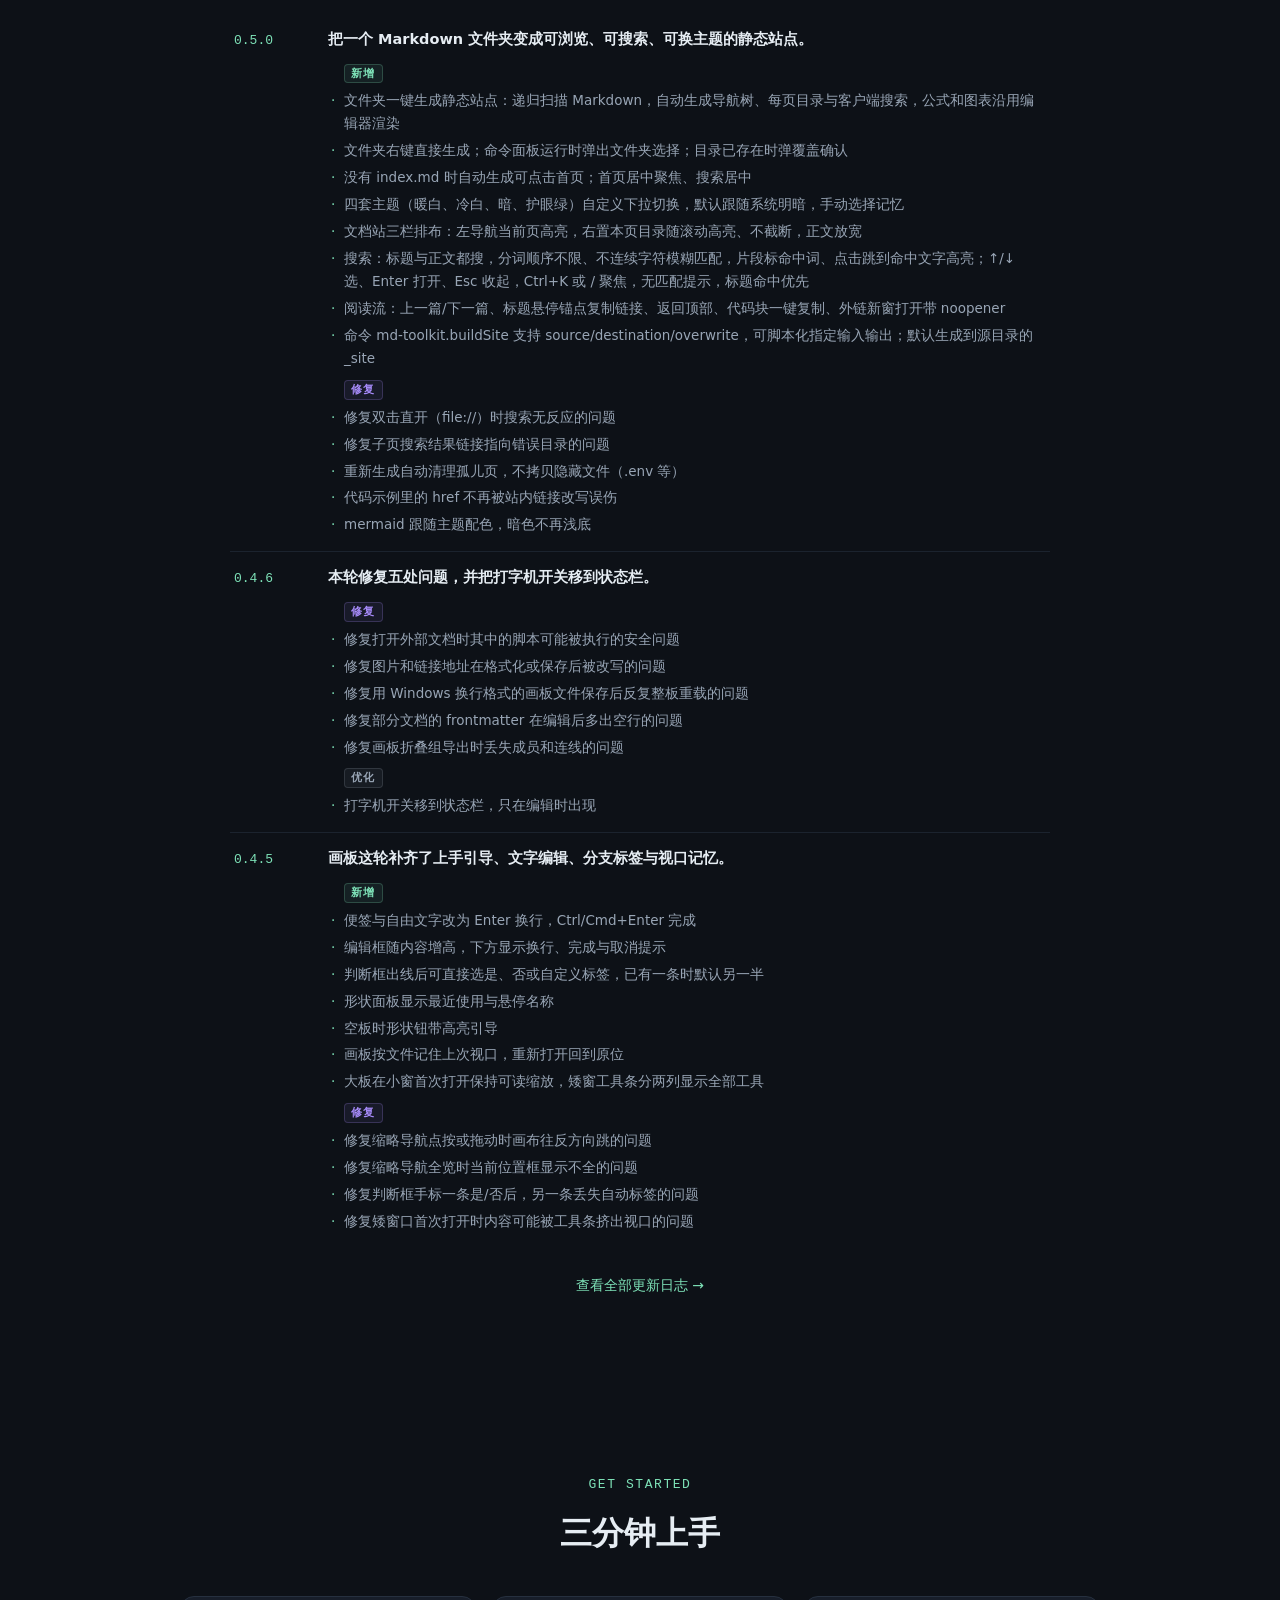
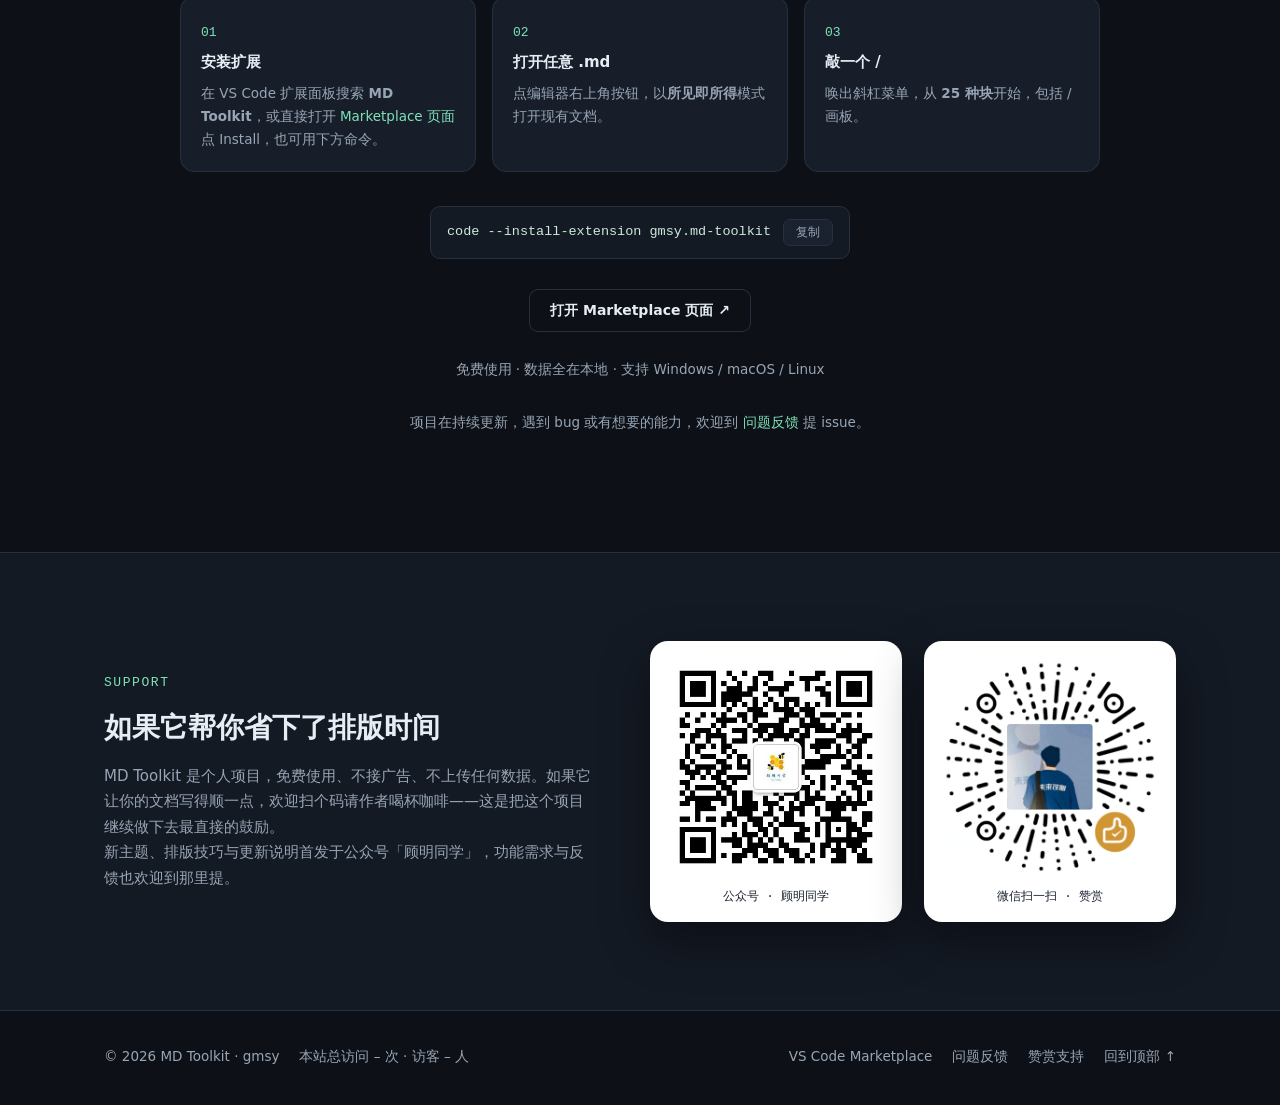
==== commit e6947c3d: "首页恢复不蒜子页脚统计" ====
--- a/index.html
+++ b/index.html
@@ -17,7 +17,9 @@
   s.parentNode.insertBefore(hm, s);
 })();
 </script>
-
+<!-- analytics:begin -->
+<script defer src="https://cdn.busuanzi.cc/busuanzi/3.6.9/busuanzi.min.js"></script>
+<!-- analytics:end -->
 </head>
 <body>
 
@@ -473,6 +475,7 @@
 <footer>
   <div class="wrap foot">
     <span>© 2026 MD Toolkit · gmsy</span>
+    <!-- analytics:begin --><span class="visits">本站总访问 <span id="busuanzi_site_pv">–</span> 次 · 访客 <span id="busuanzi_site_uv">–</span> 人</span><!-- analytics:end -->
     <div class="links">
       <a href="https://marketplace.visualstudio.com/items?itemName=gmsy.md-toolkit" target="_blank" rel="noopener">VS Code Marketplace</a>
       <a href="https://github.com/gmsya/md-toolkit/issues" target="_blank" rel="noopener">问题反馈</a>
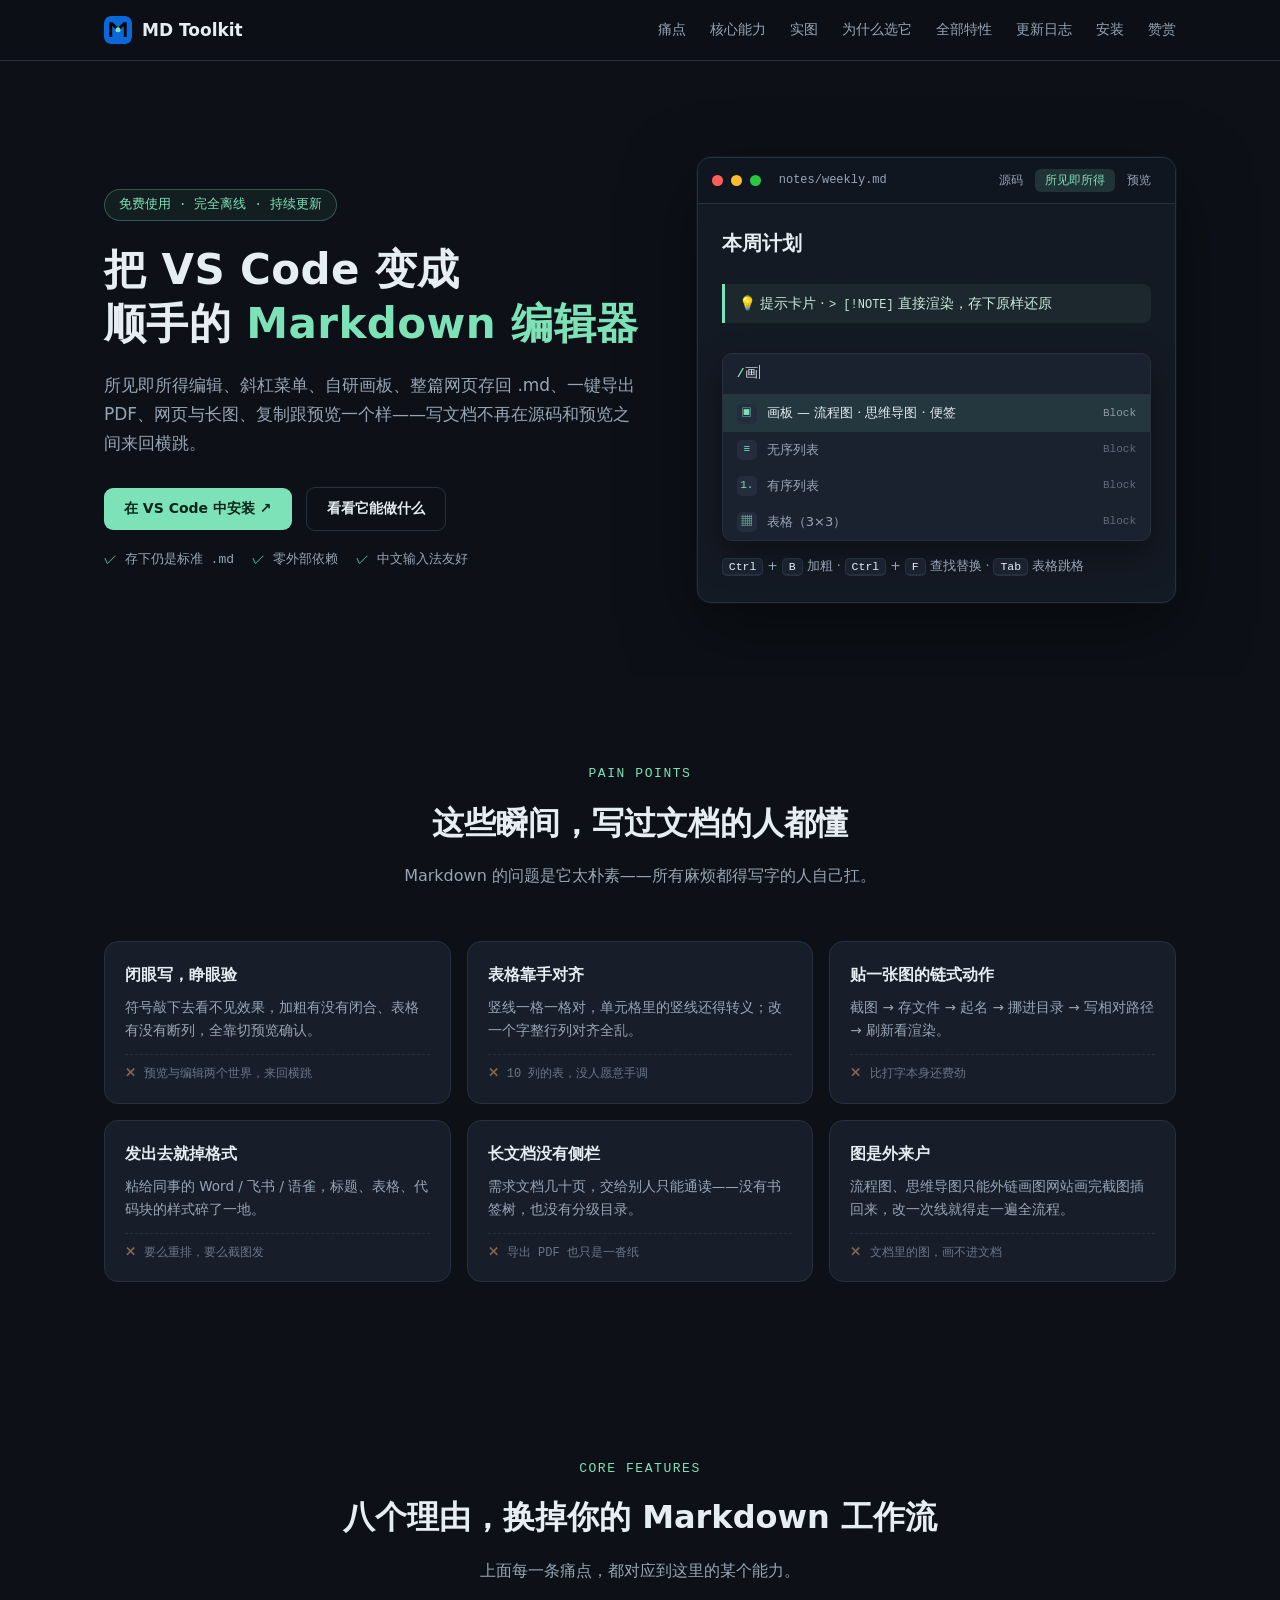
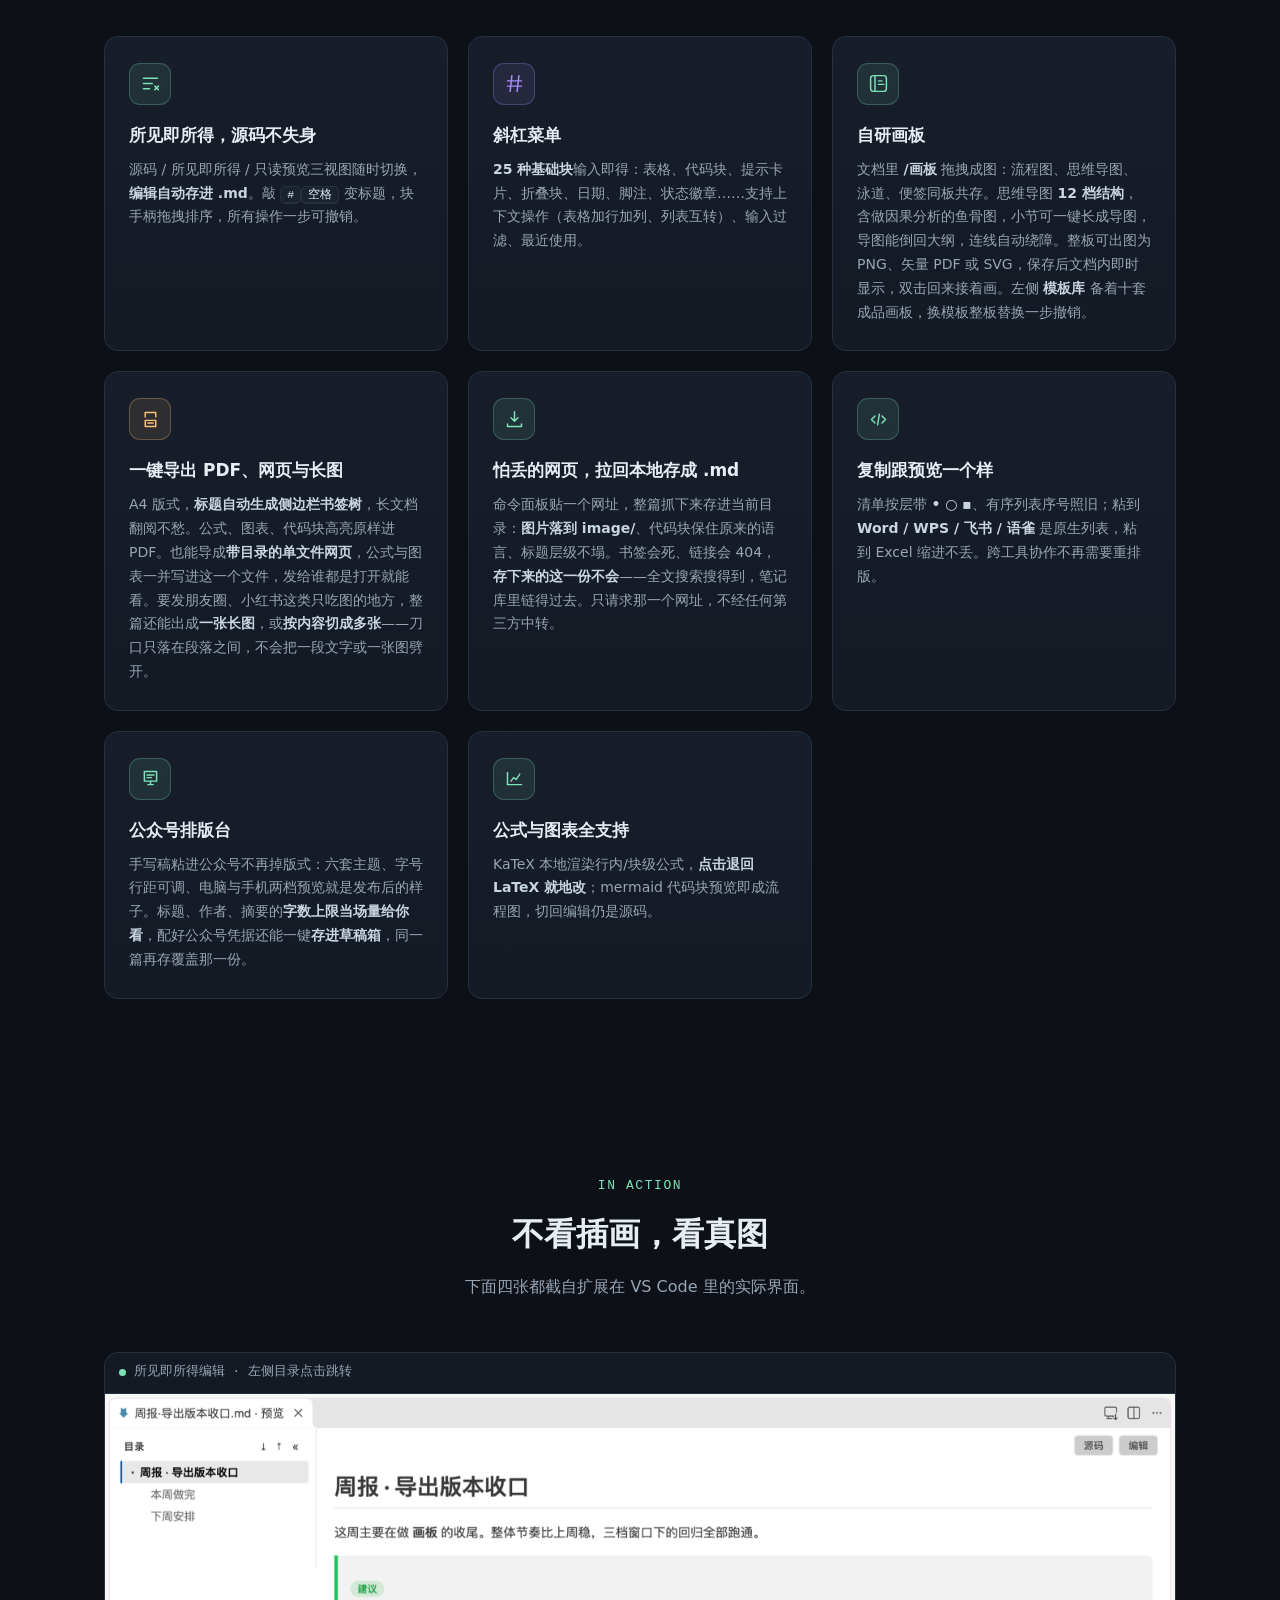
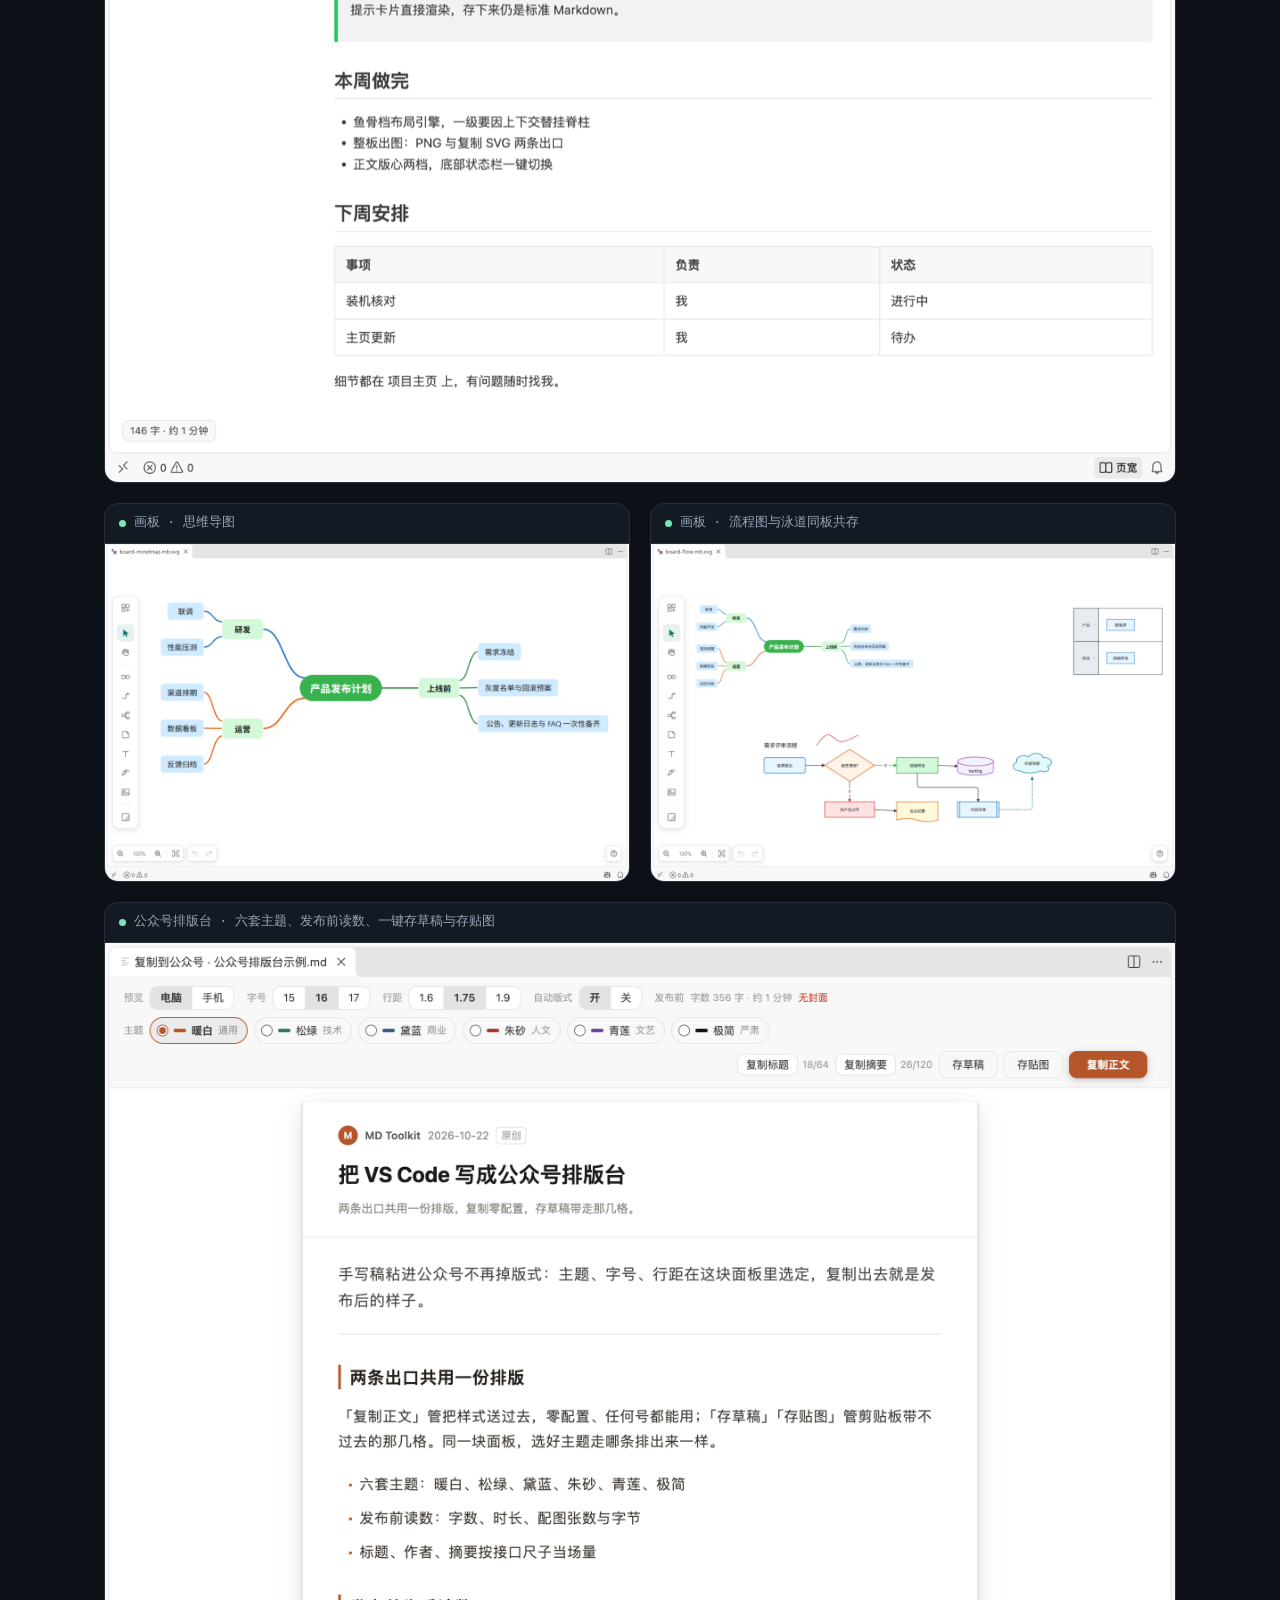
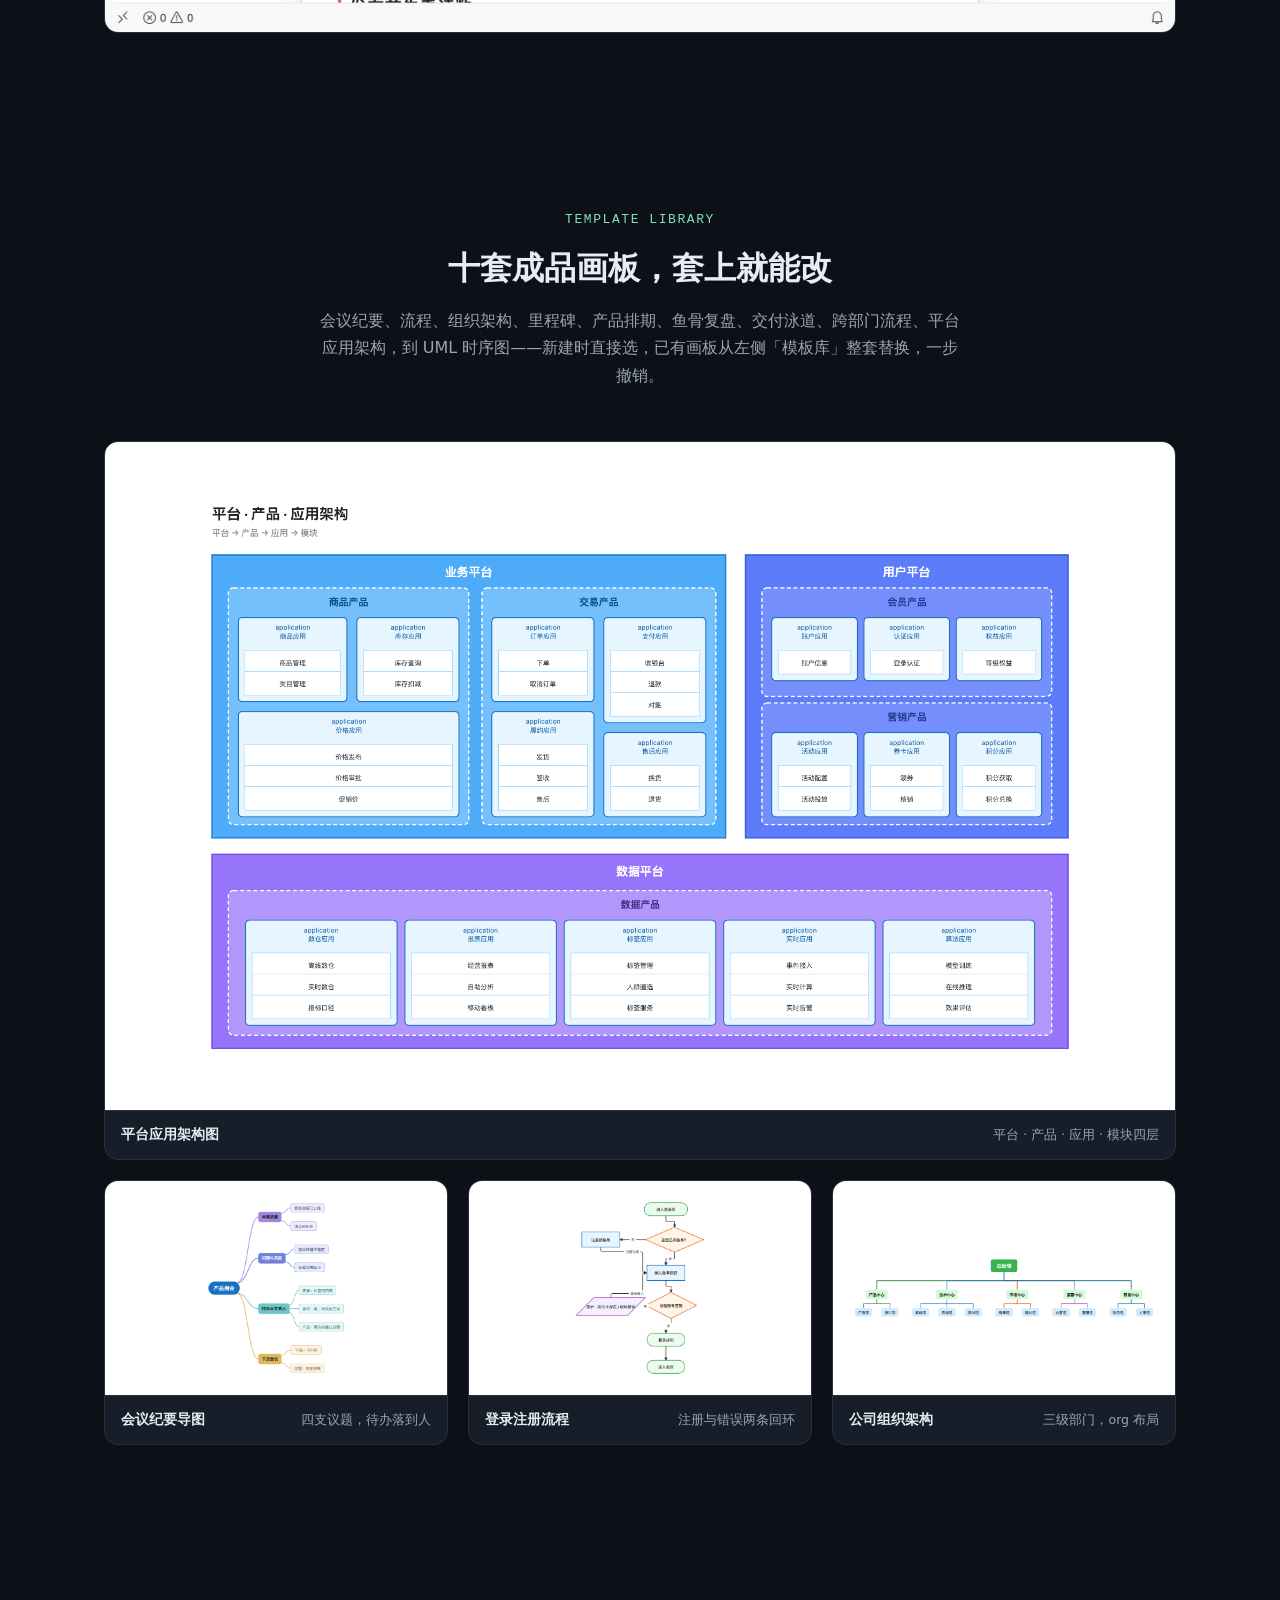
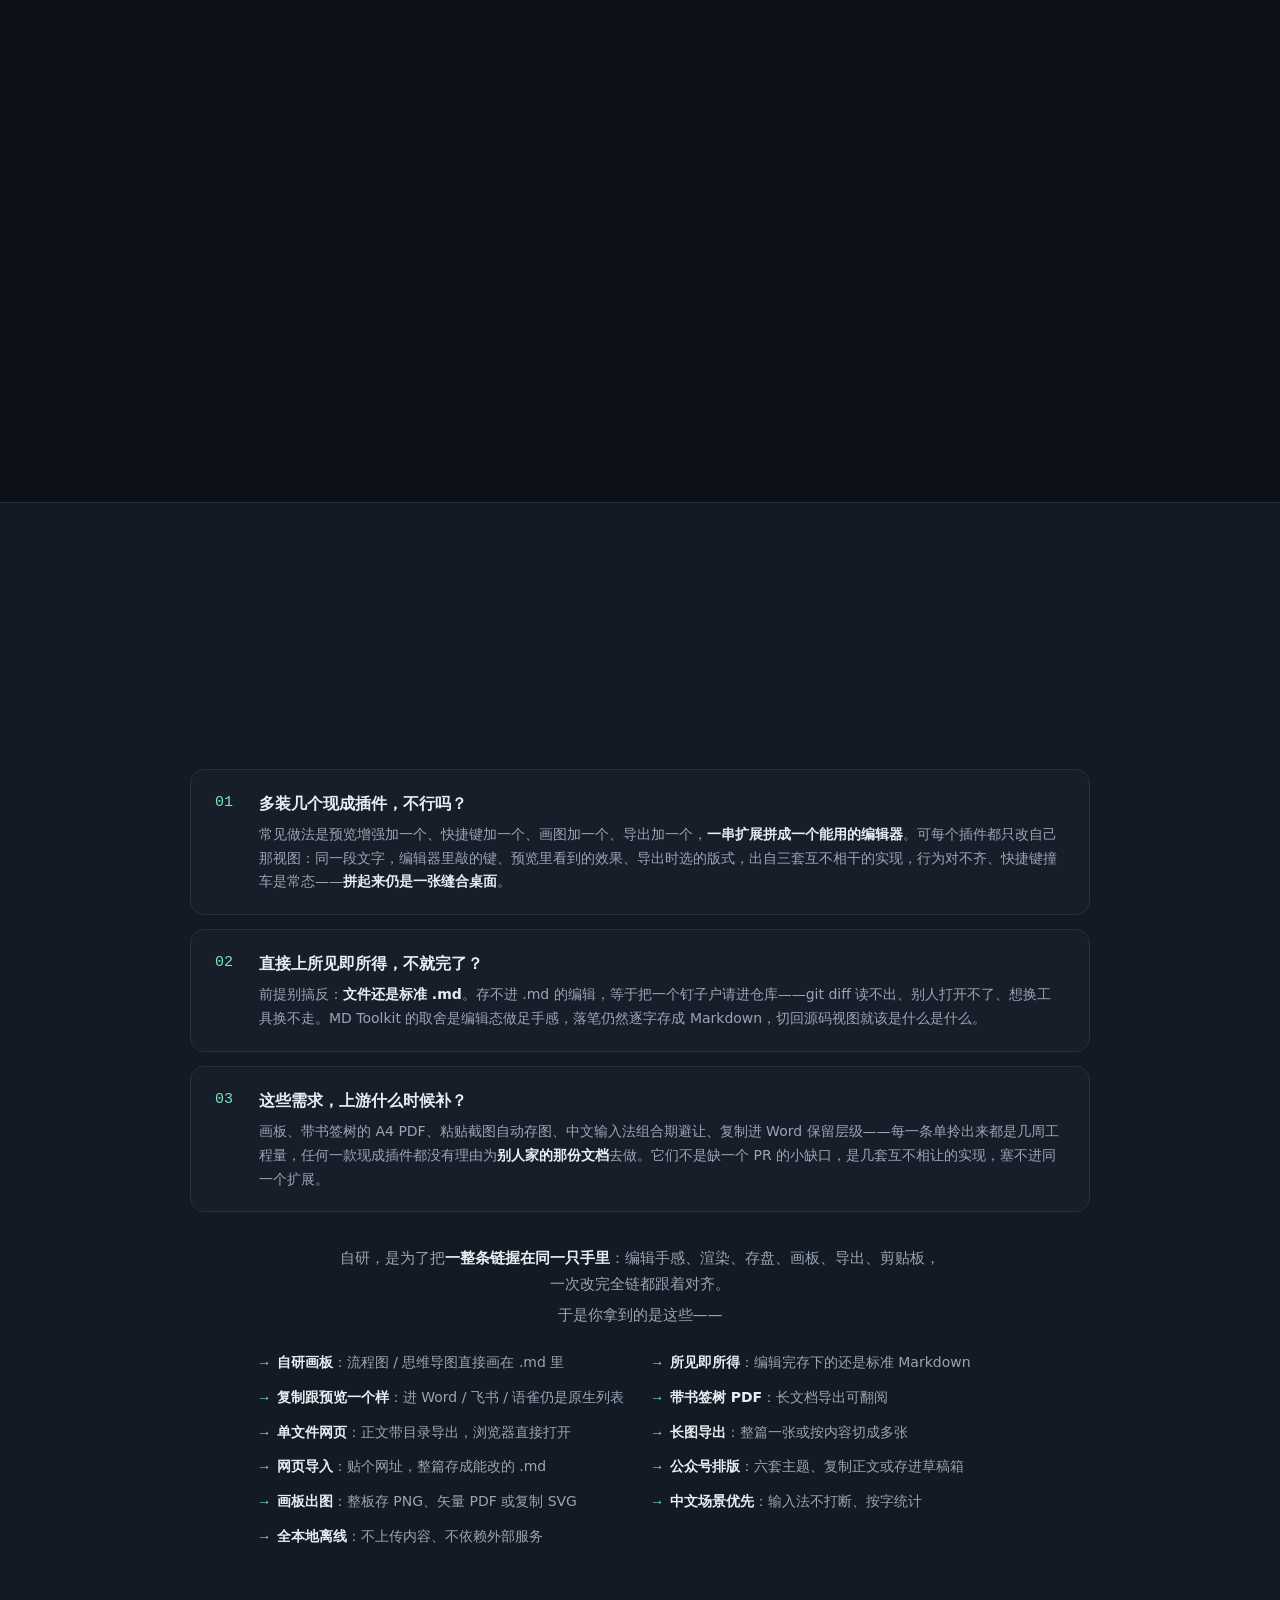
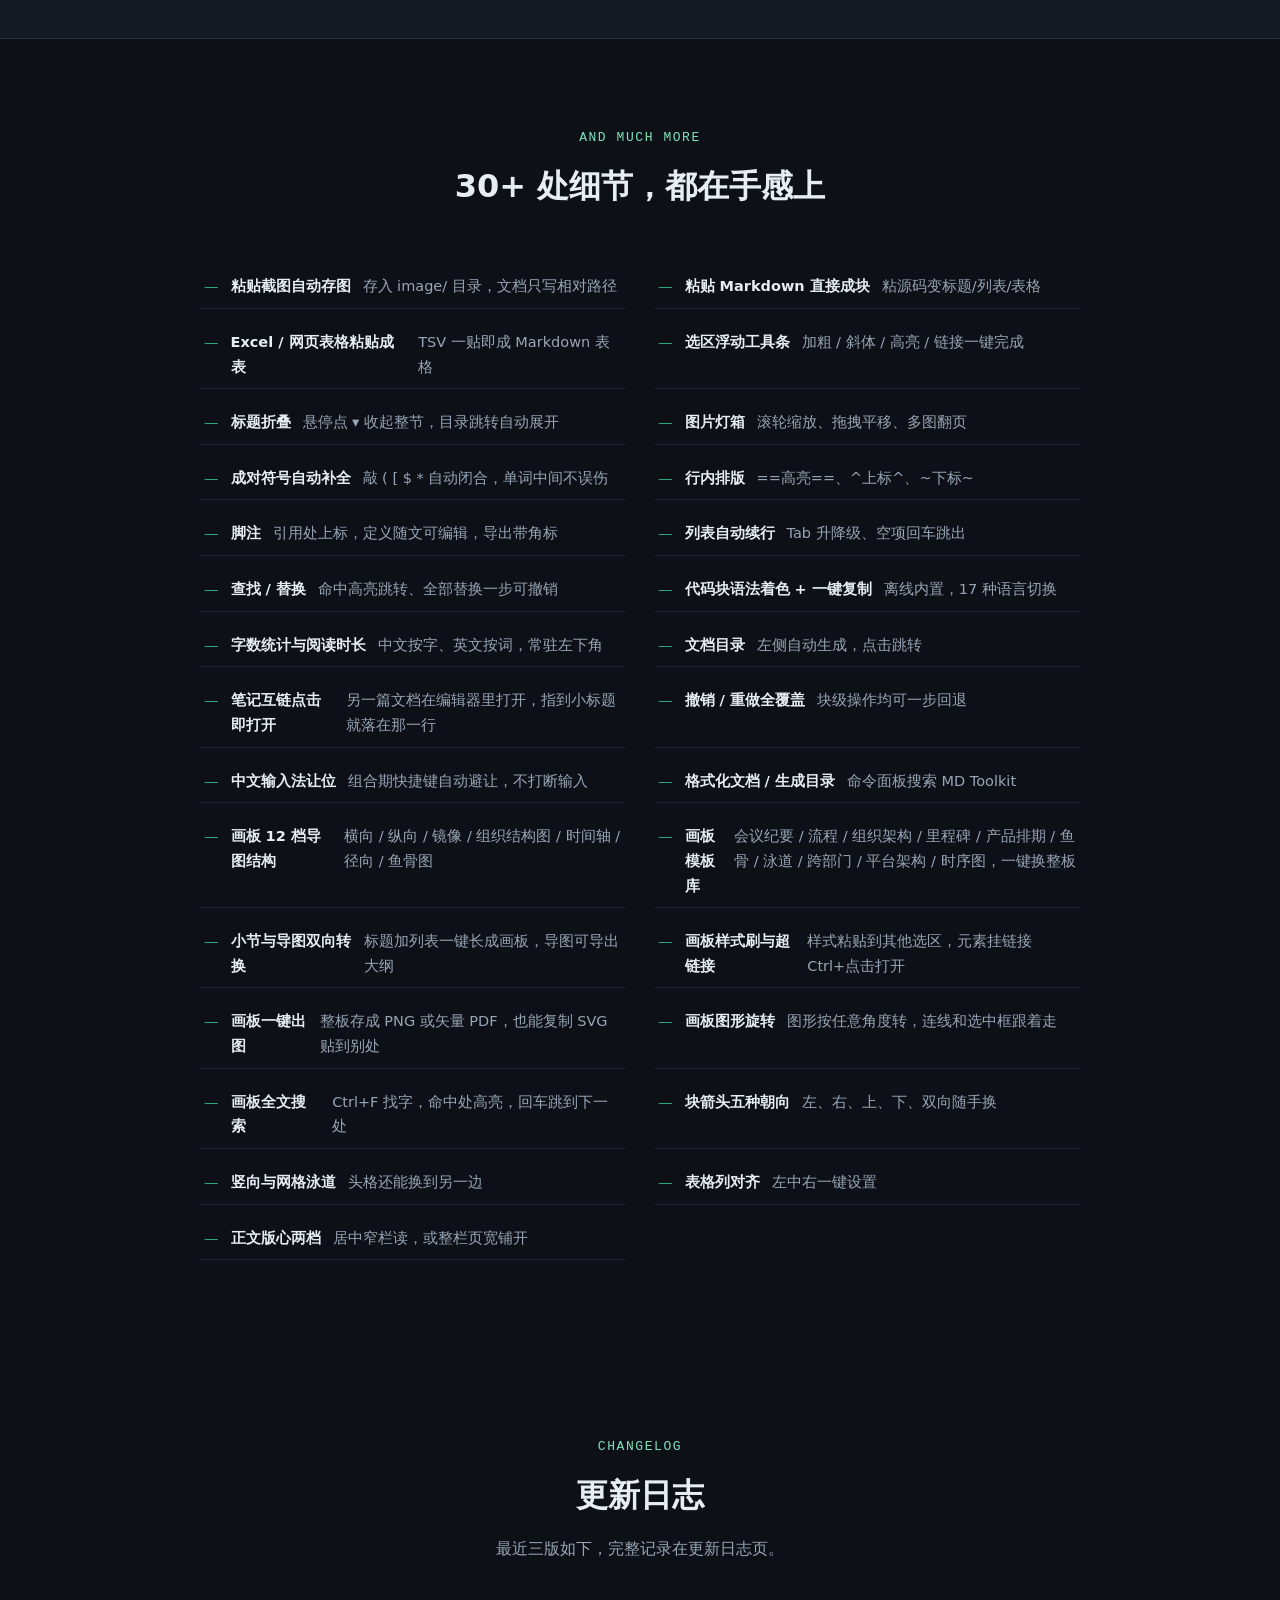
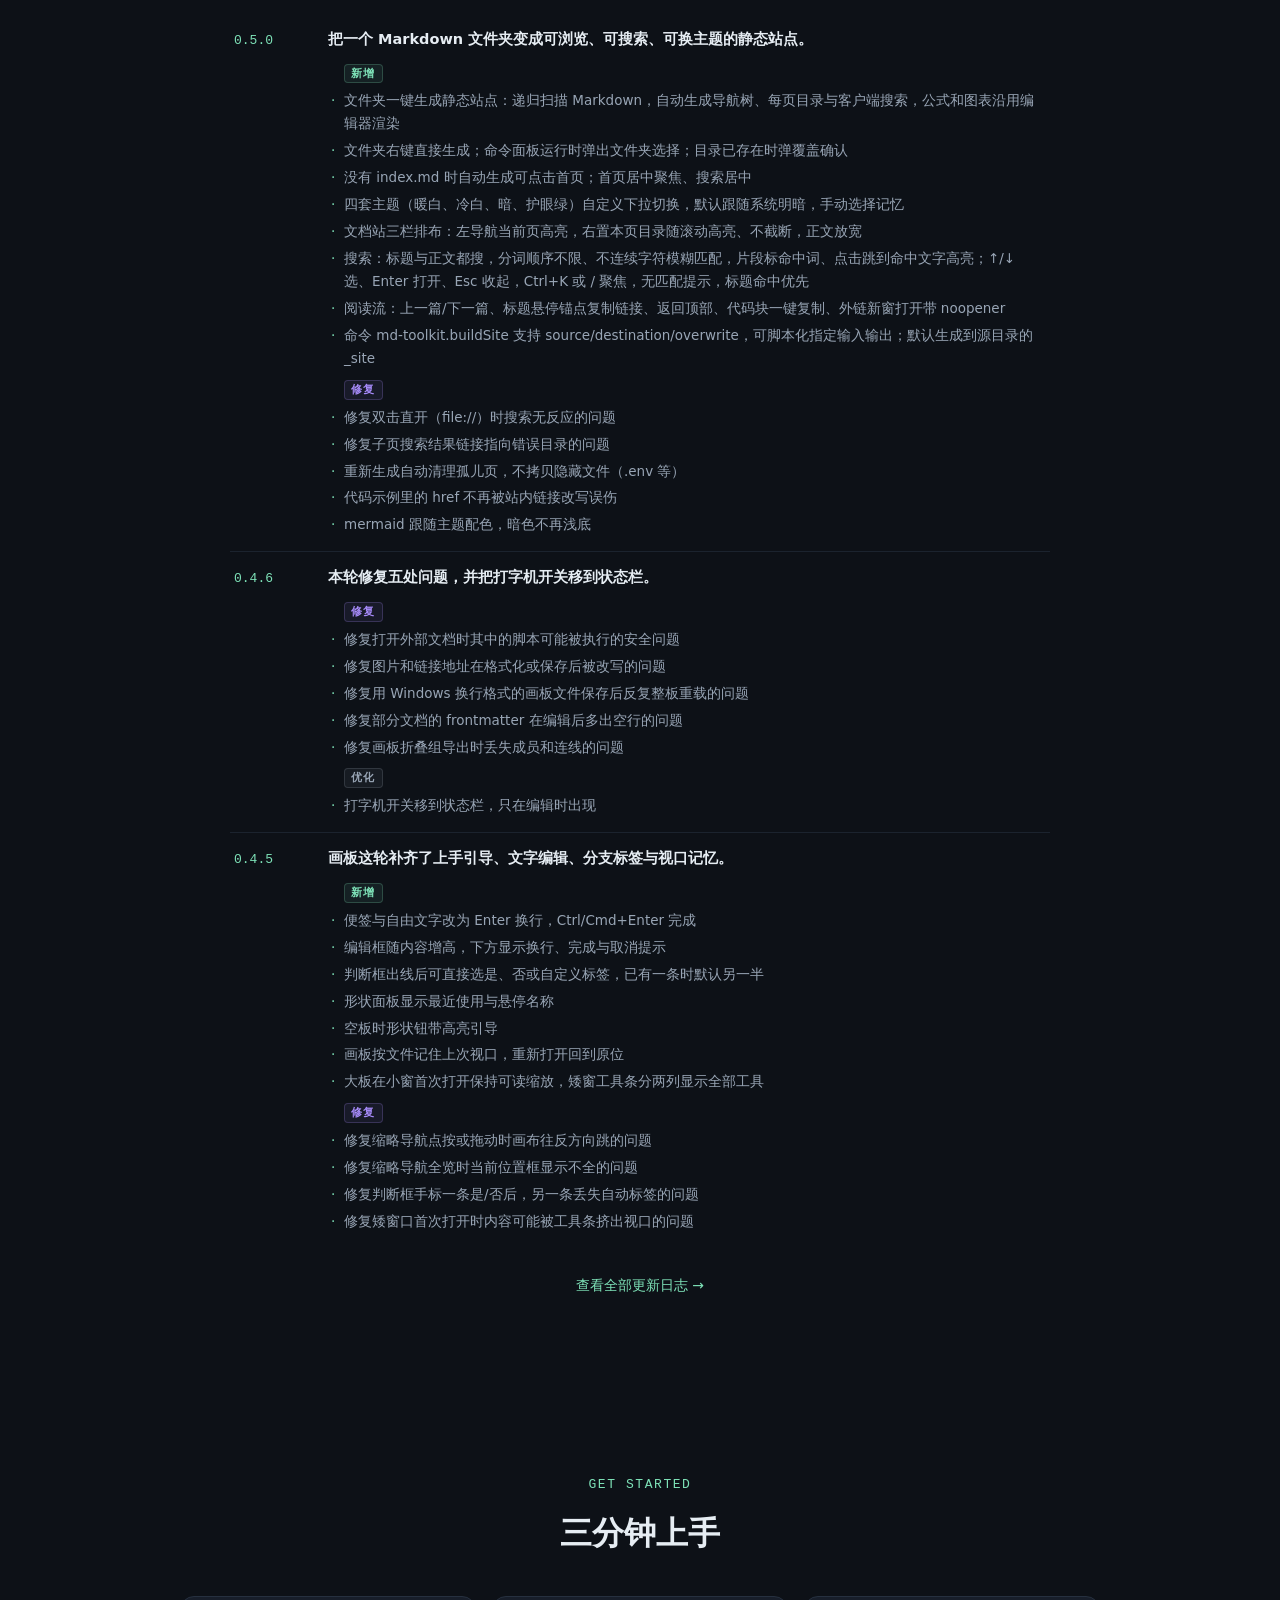
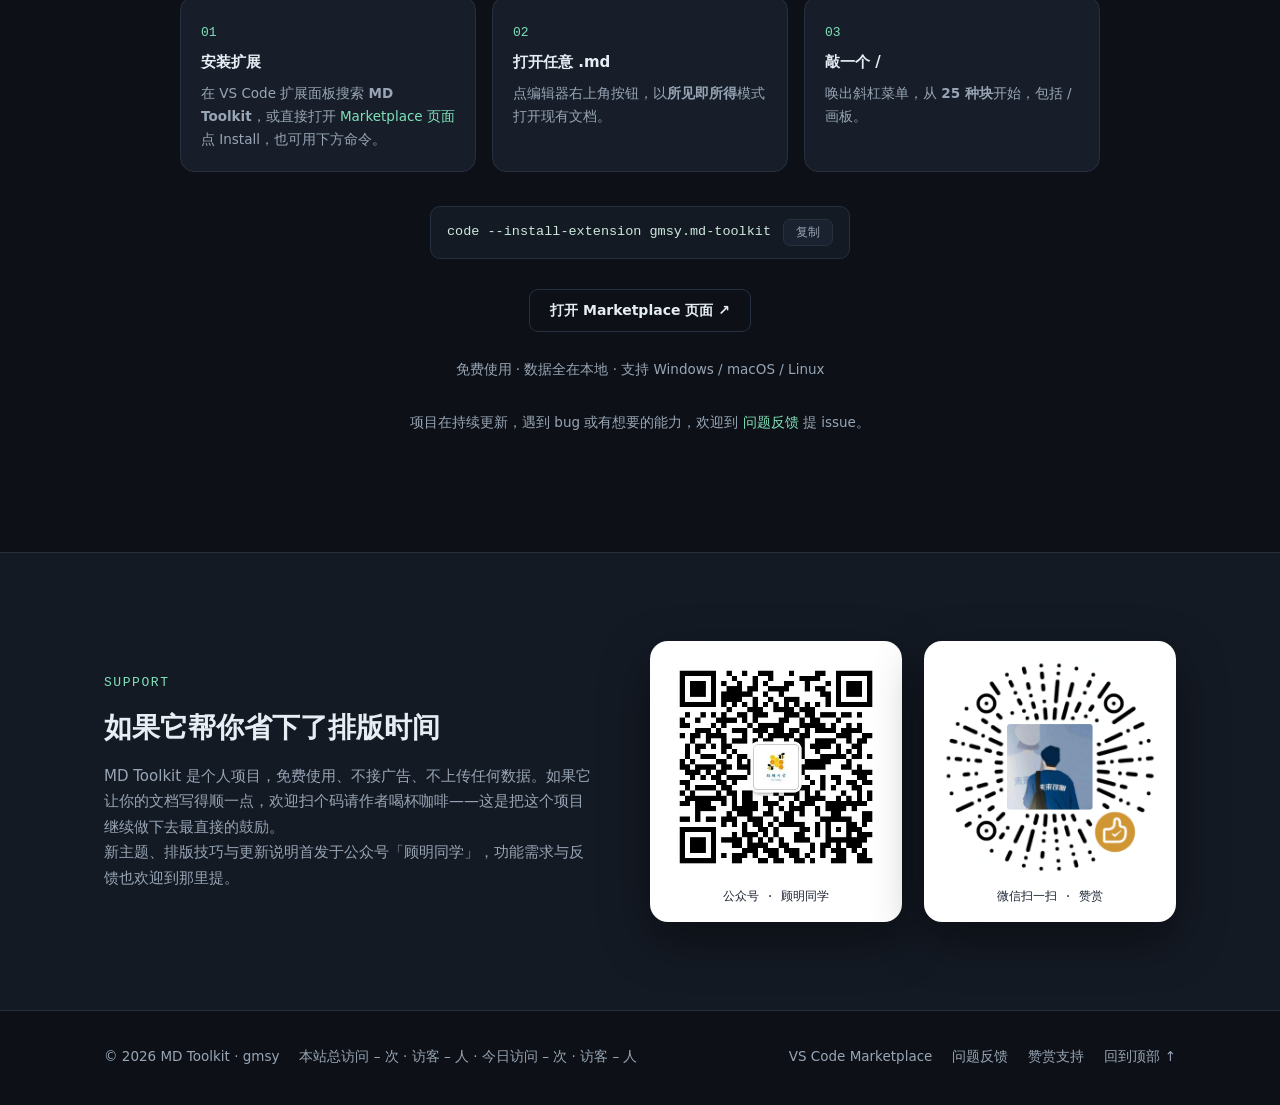
==== commit 71d847ab: "页脚统计加今日访问量, 窄屏在两组间换行" ====
--- a/index.html
+++ b/index.html
@@ -475,7 +475,7 @@
 <footer>
   <div class="wrap foot">
     <span>© 2026 MD Toolkit · gmsy</span>
-    <!-- analytics:begin --><span class="visits">本站总访问 <span id="busuanzi_site_pv">–</span> 次 · 访客 <span id="busuanzi_site_uv">–</span> 人</span><!-- analytics:end -->
+    <!-- analytics:begin --><span class="visits"><span class="stat">本站总访问 <span id="busuanzi_site_pv">–</span> 次 · 访客 <span id="busuanzi_site_uv">–</span> 人</span> <span class="stat">· 今日访问 <span id="busuanzi_today_pv">–</span> 次 · 访客 <span id="busuanzi_today_uv">–</span> 人</span></span><!-- analytics:end -->
     <div class="links">
       <a href="https://marketplace.visualstudio.com/items?itemName=gmsy.md-toolkit" target="_blank" rel="noopener">VS Code Marketplace</a>
       <a href="https://github.com/gmsya/md-toolkit/issues" target="_blank" rel="noopener">问题反馈</a>
--- a/styles.css
+++ b/styles.css
@@ -208,7 +208,7 @@
 .foot .links { margin-left: auto; display: flex; gap: 12px 20px; flex-wrap: wrap; }
 .foot a { white-space: nowrap; }
 .foot a:hover { color: var(--text); }
-.foot .visits { white-space: nowrap; }
+.foot .visits .stat { white-space: nowrap; }
 
 /* 实图 */
 .shots-grid { display: grid; grid-template-columns: repeat(2, minmax(0, 1fr)); gap: 20px; margin-top: 20px; }
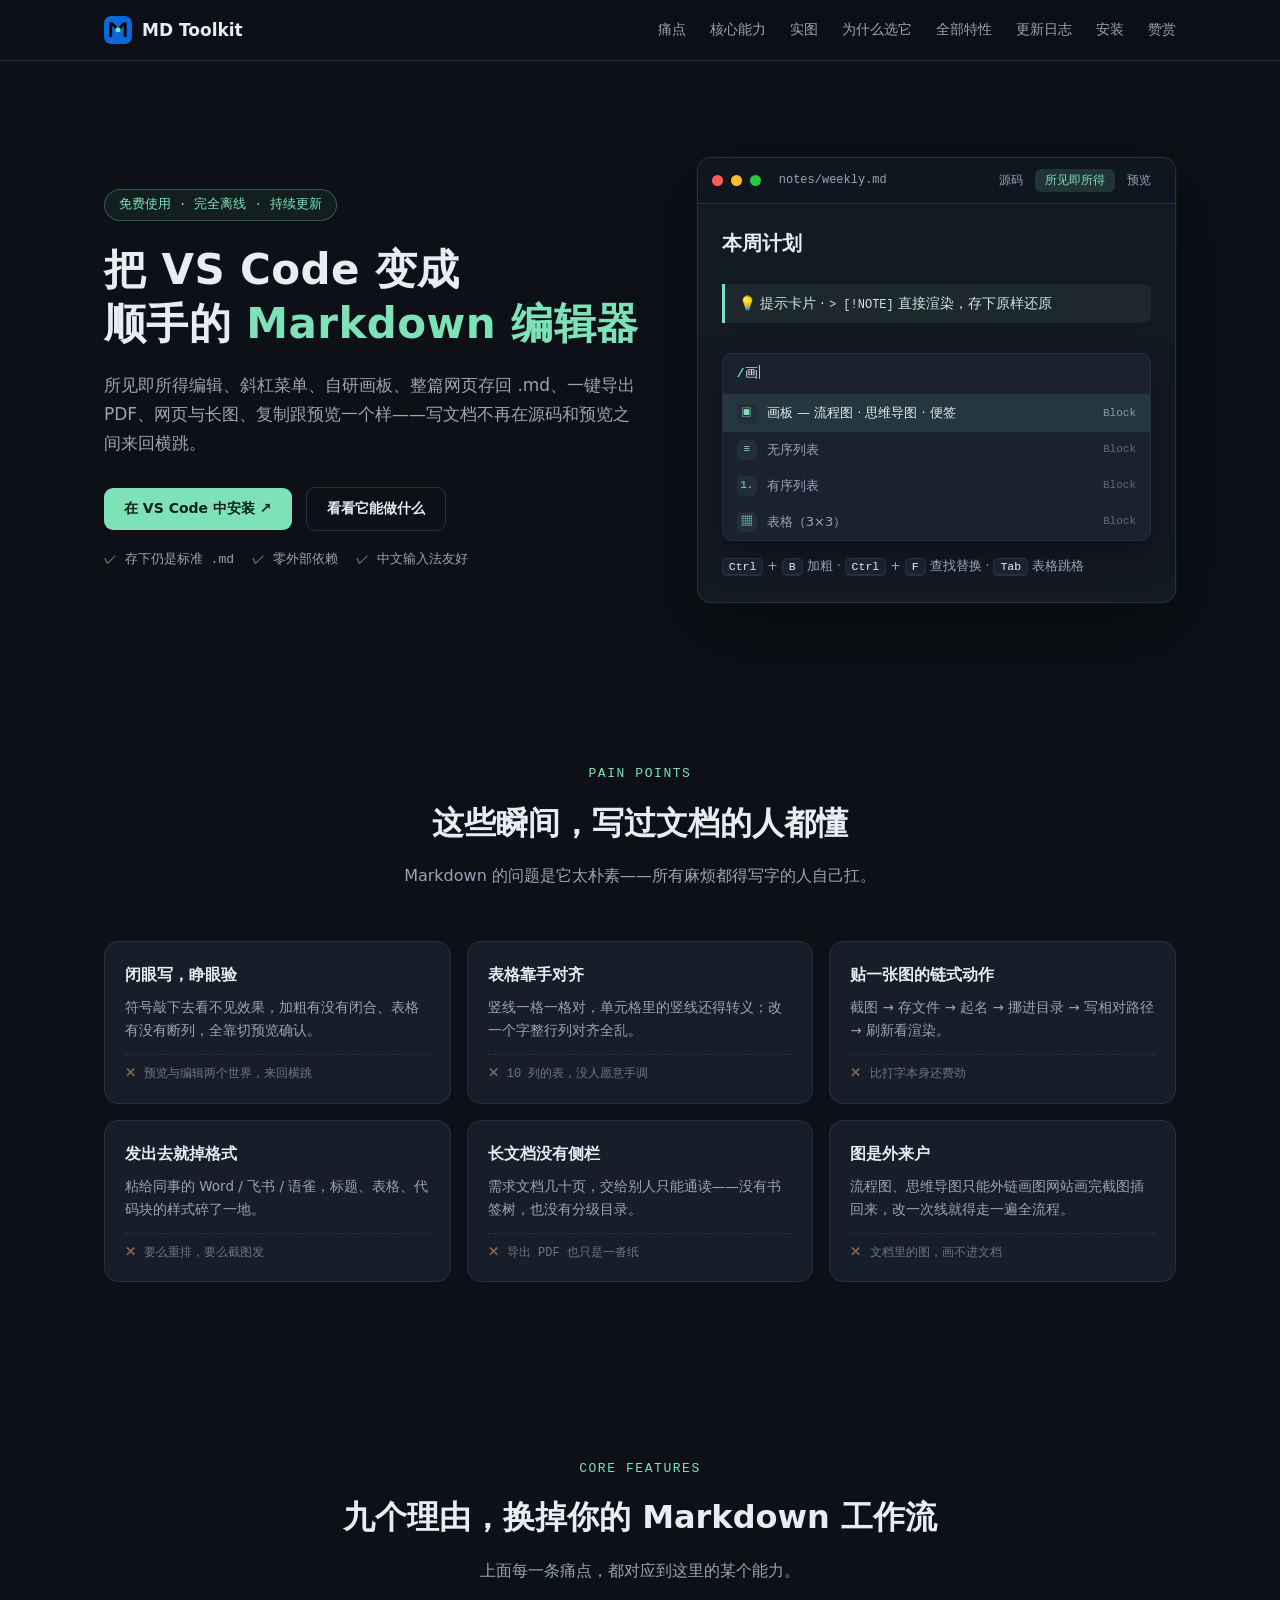
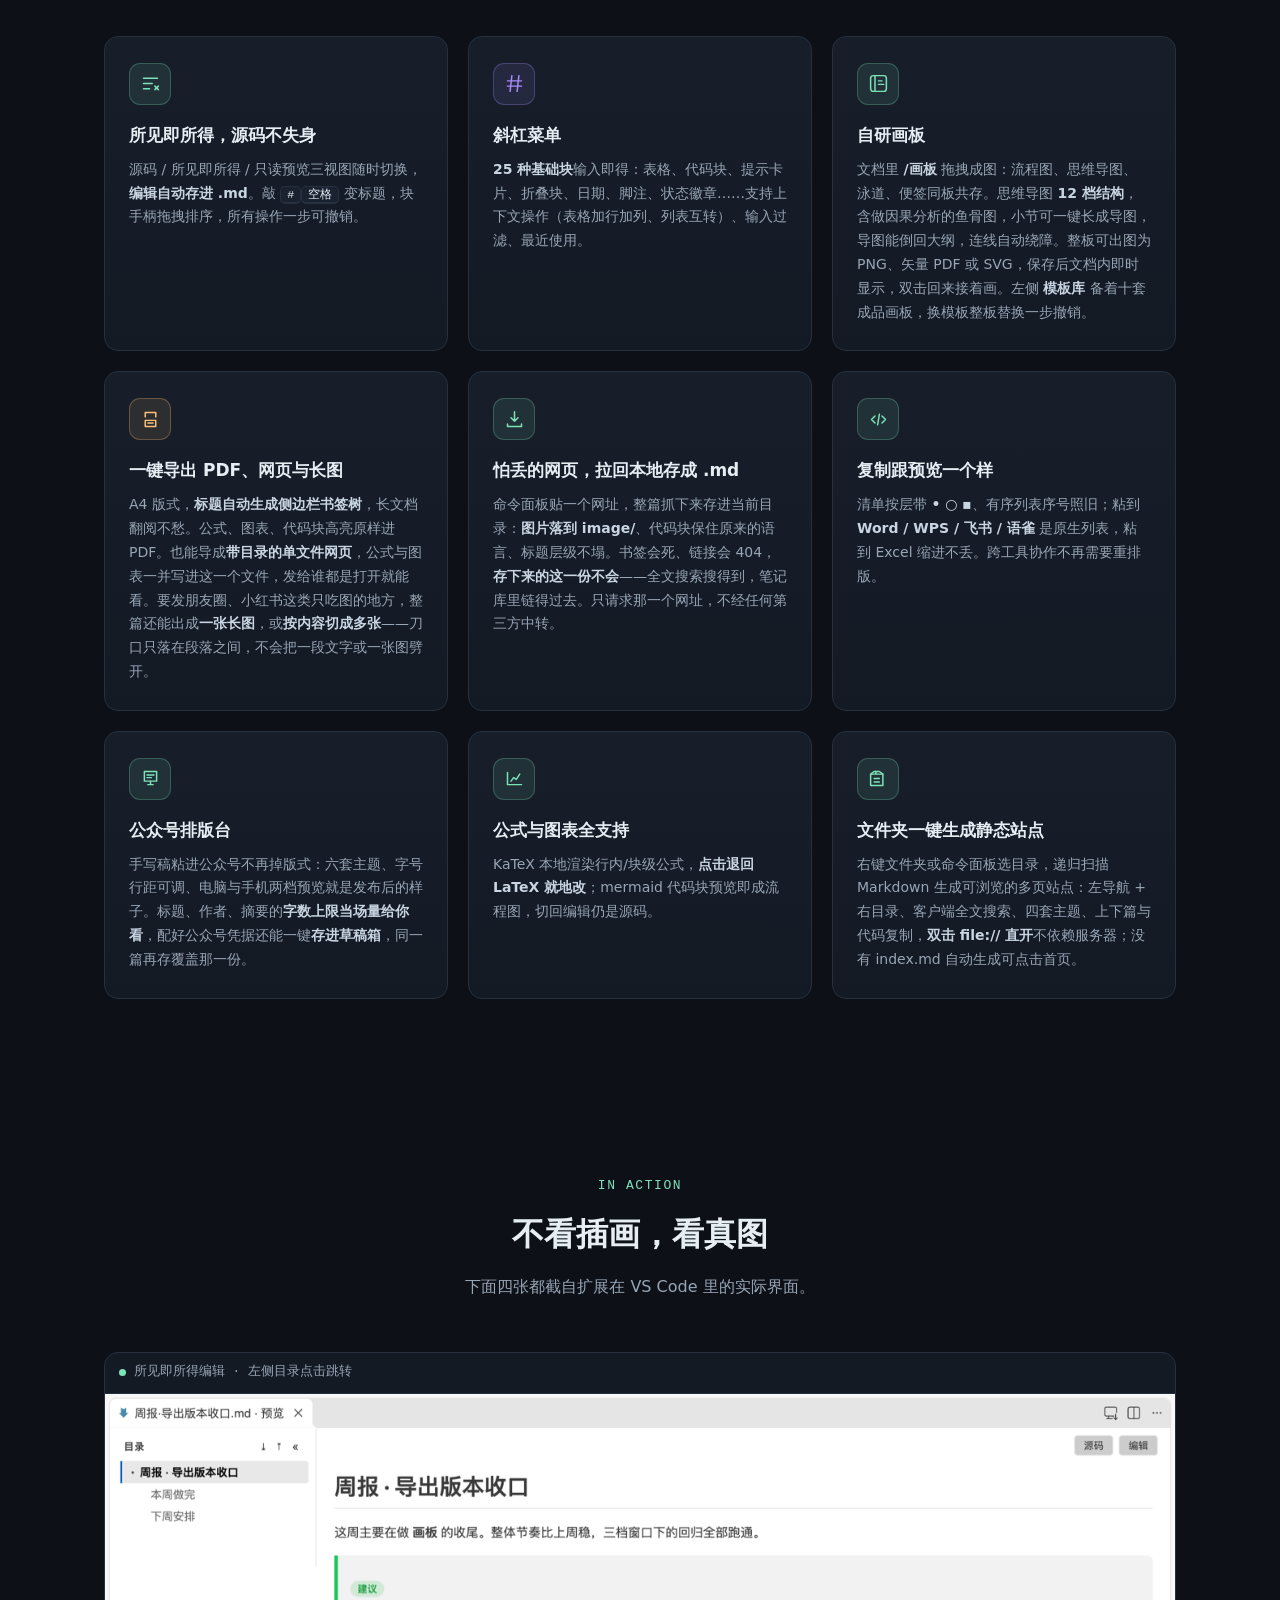
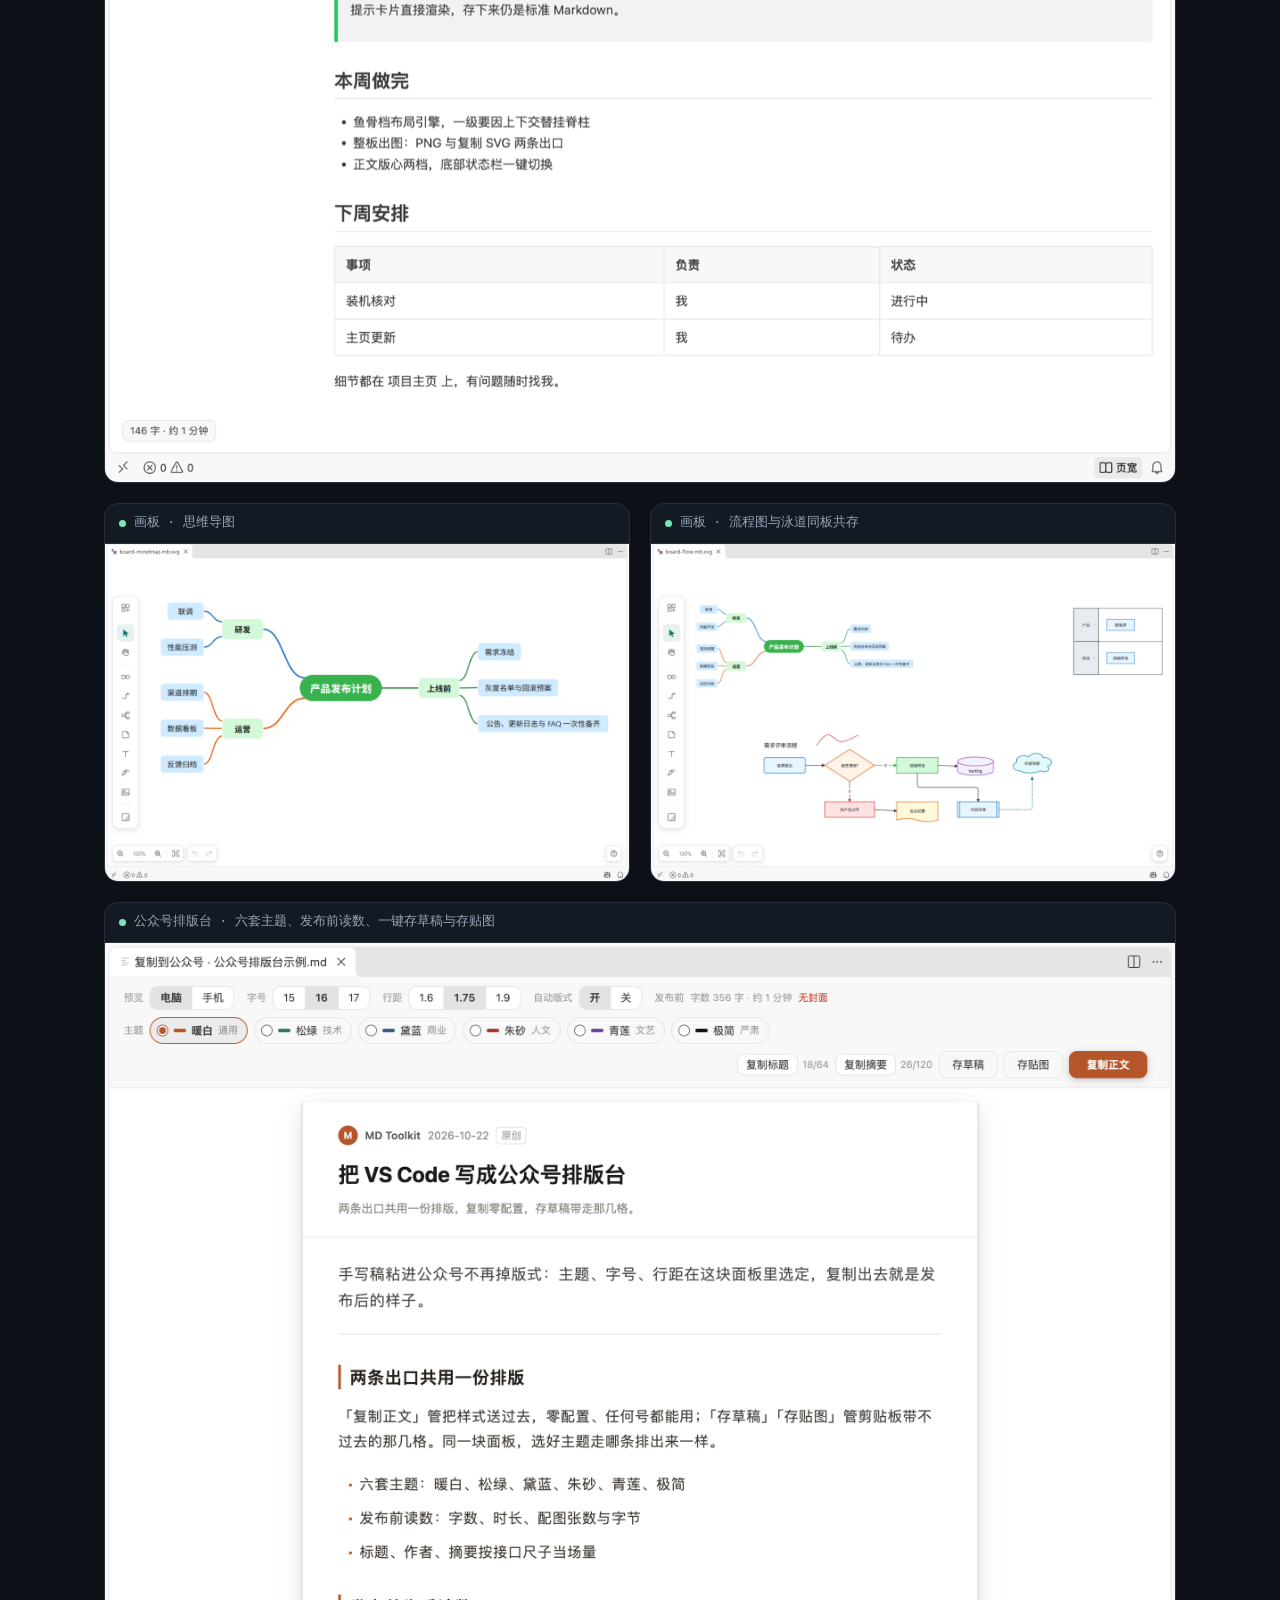
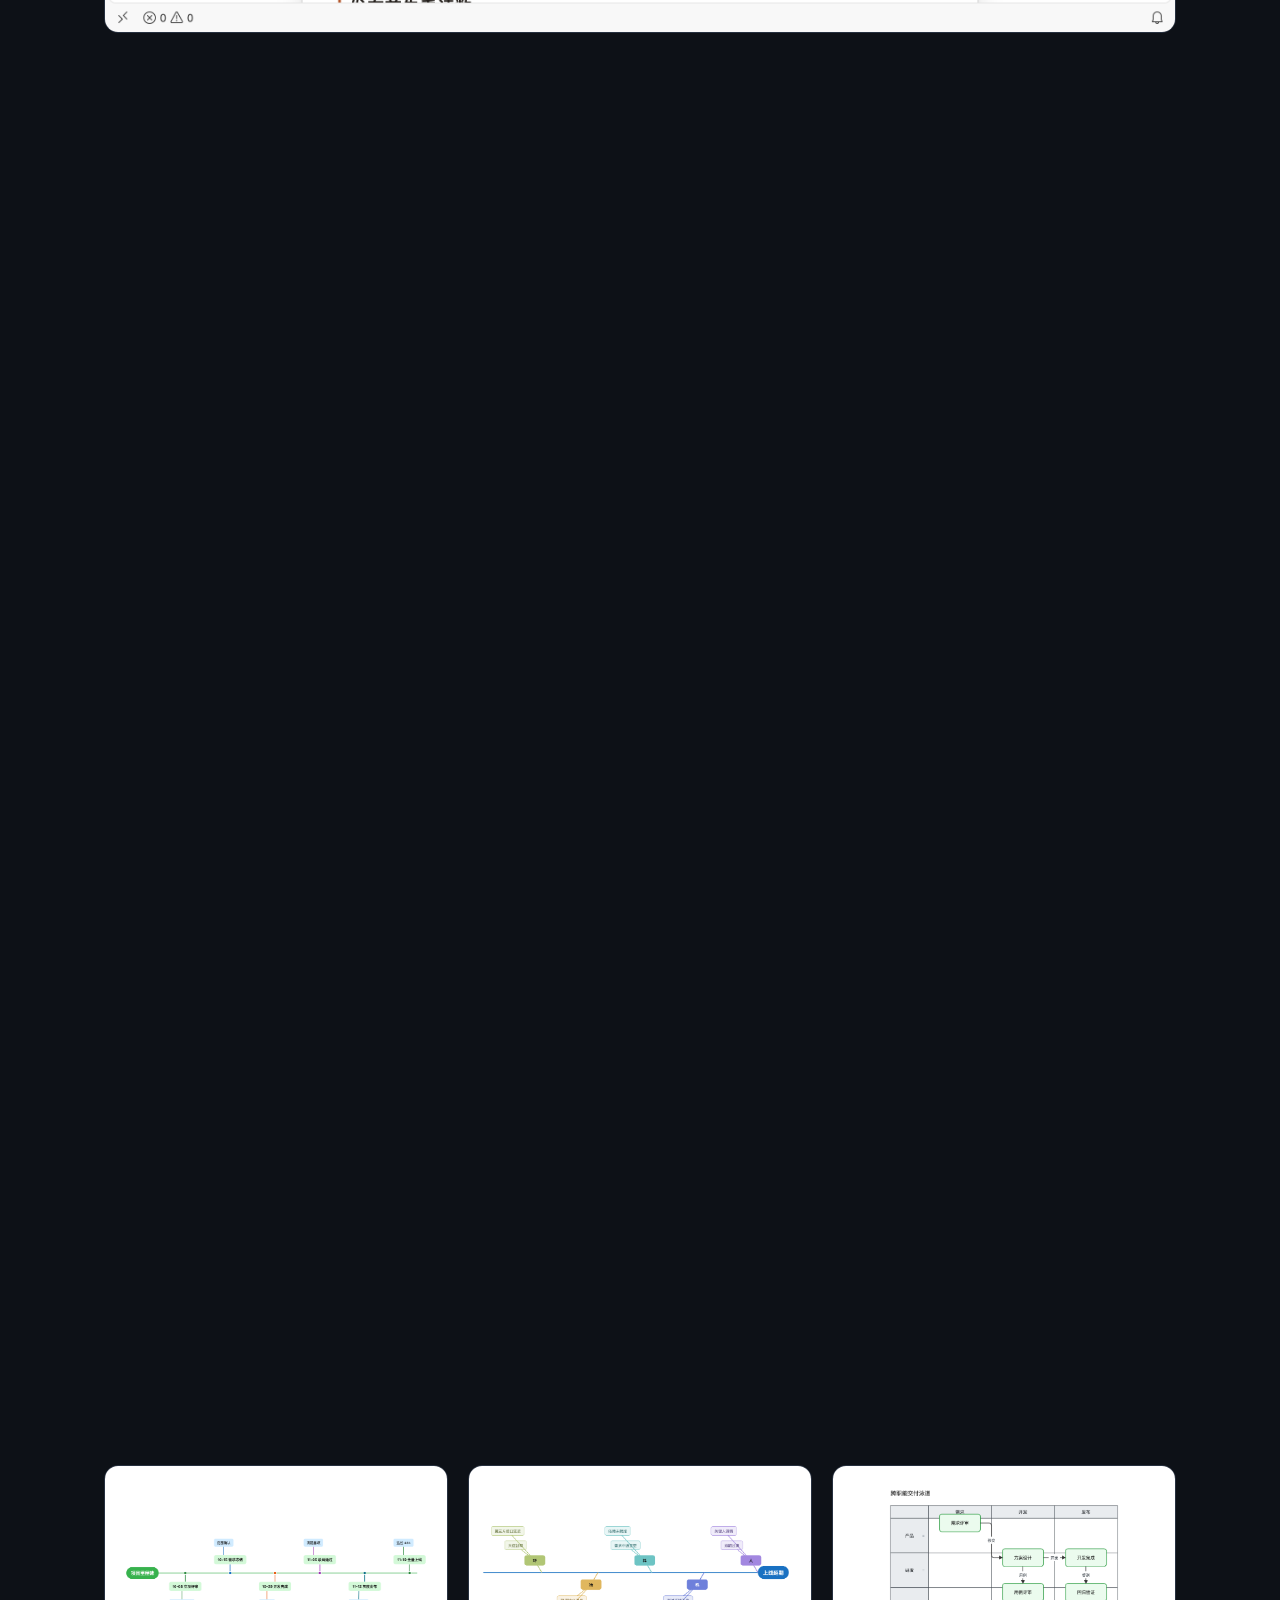
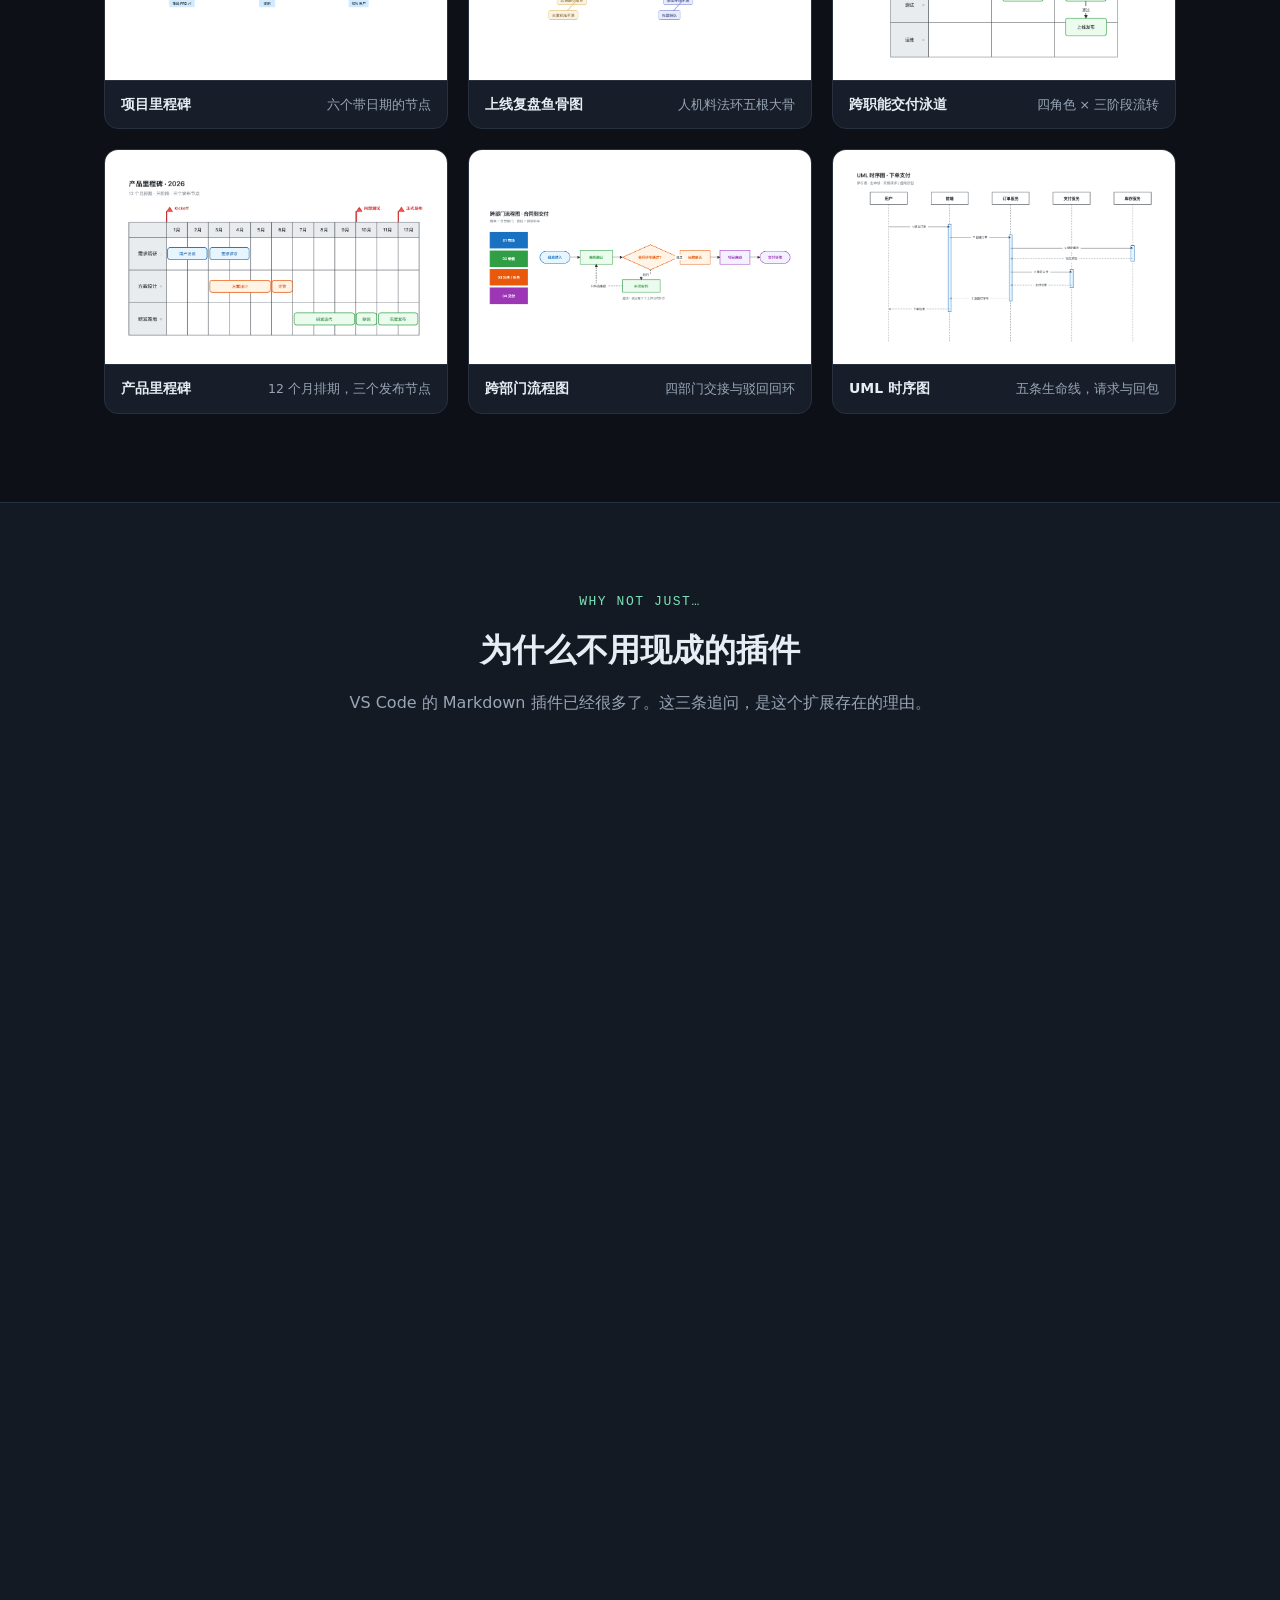
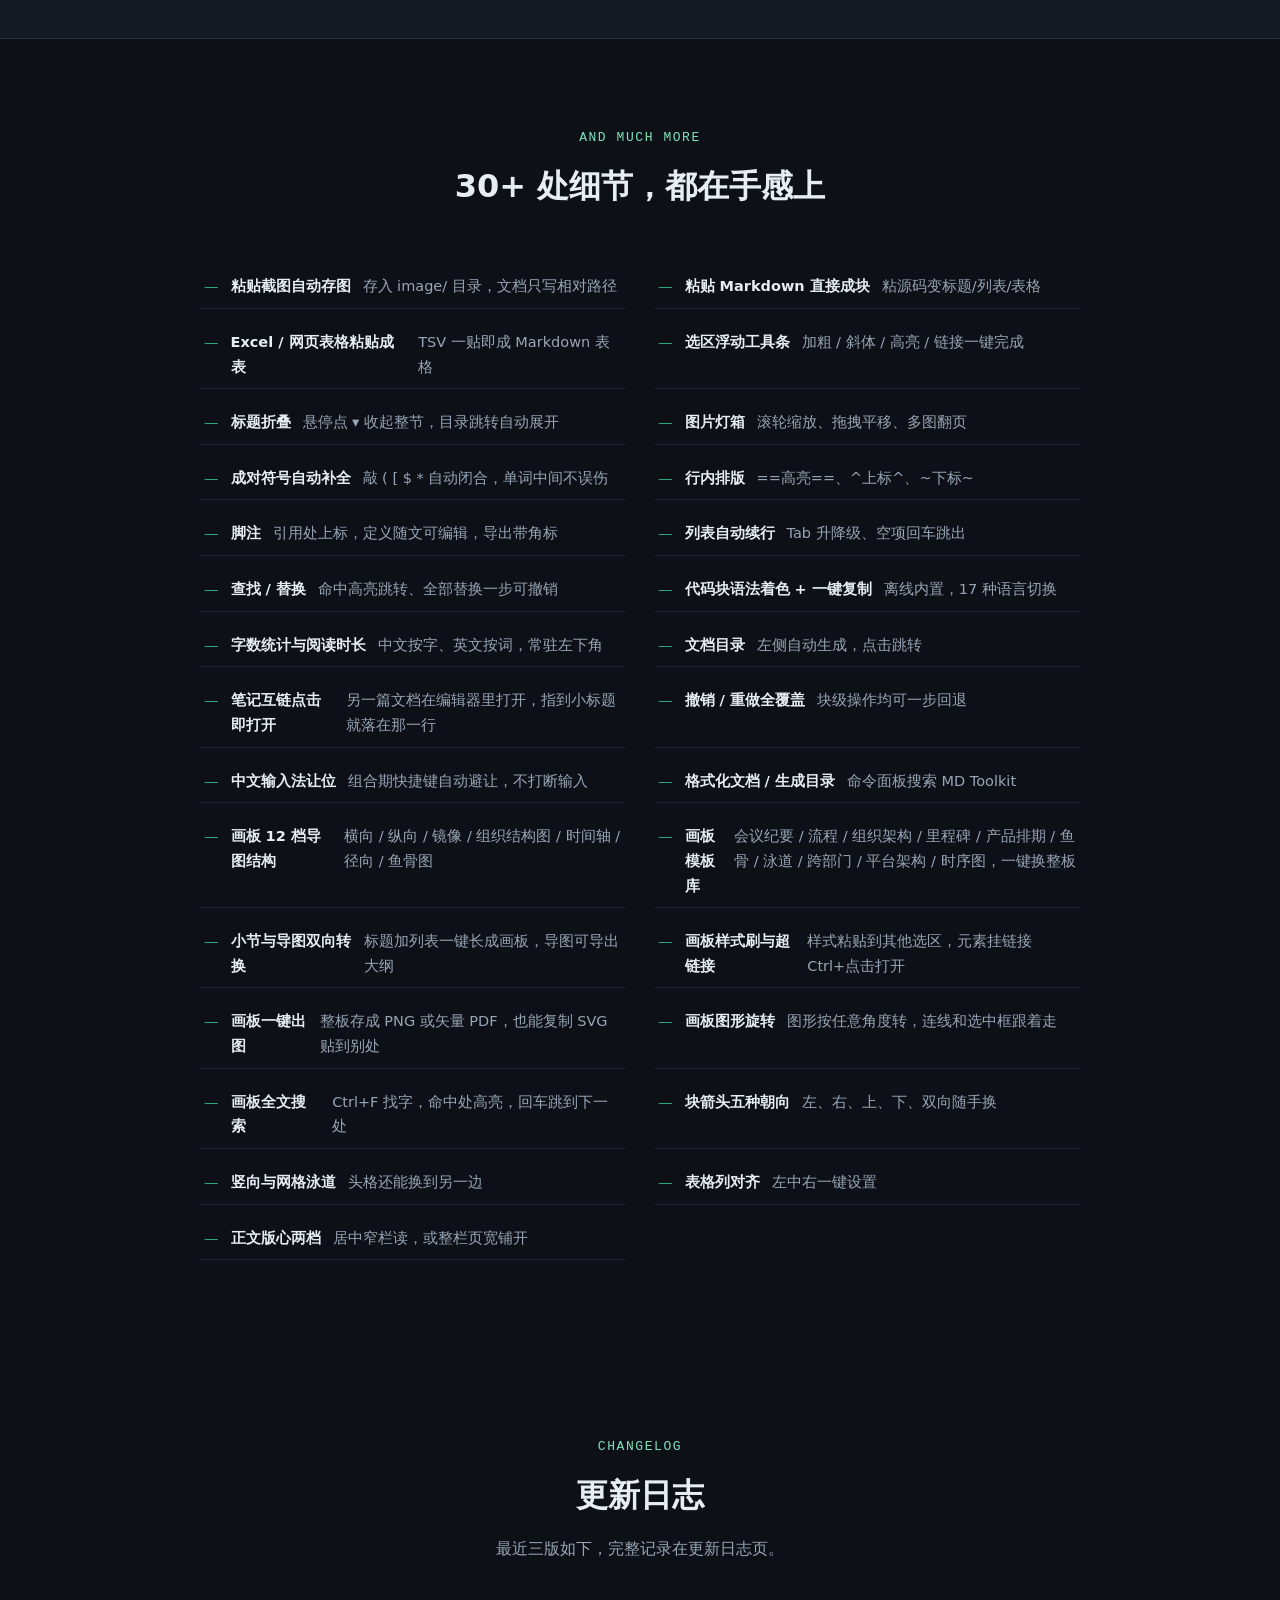
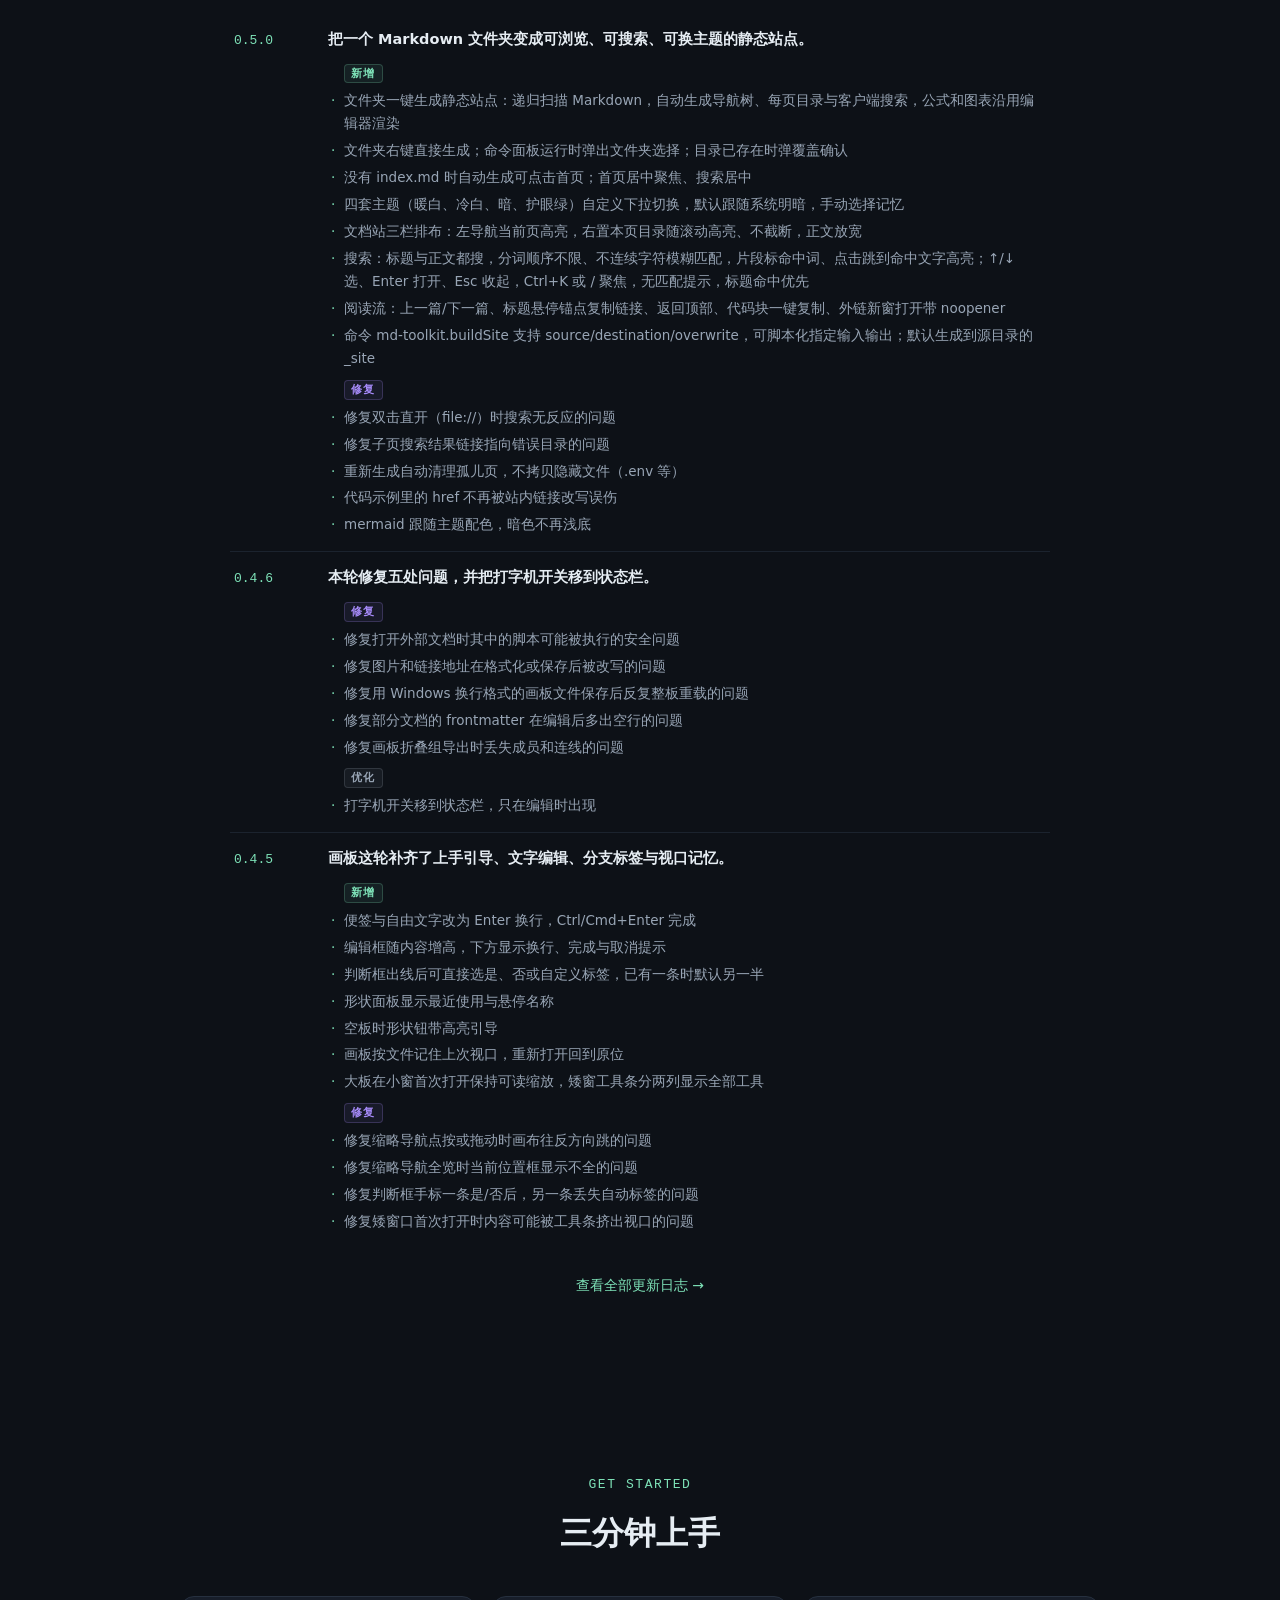
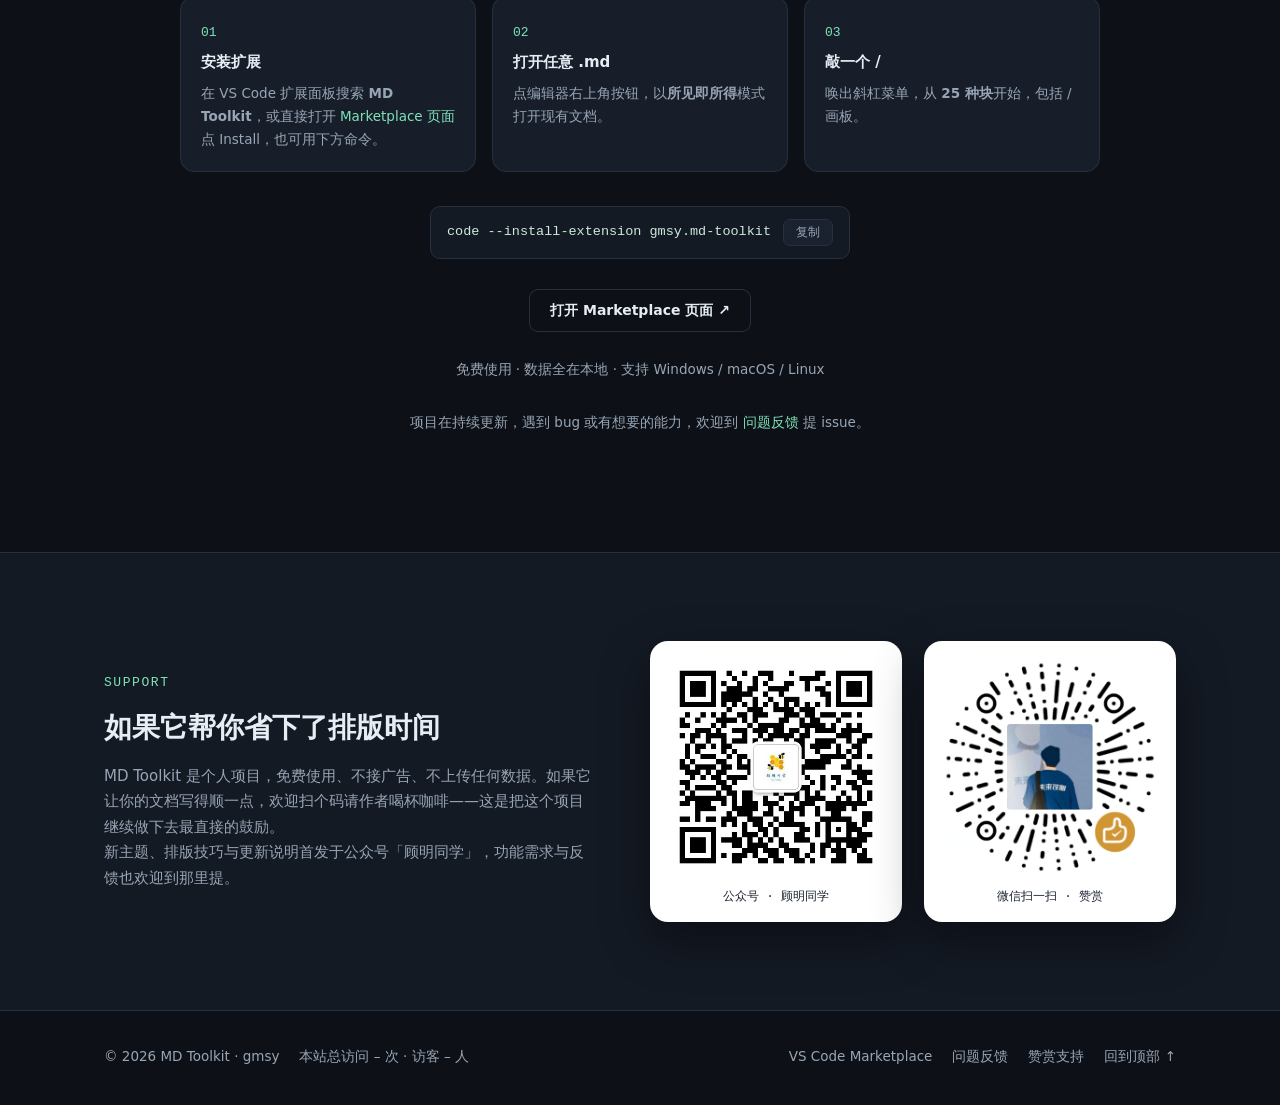
==== commit d6621913: "核心能力补「文件夹一键生成静态站点」卡片, 八改九" ====
--- a/index.html
+++ b/index.html
@@ -17,6 +17,7 @@
   s.parentNode.insertBefore(hm, s);
 })();
 </script>
+
 <!-- analytics:begin -->
 <script defer src="https://cdn.busuanzi.cc/busuanzi/3.6.9/busuanzi.min.js"></script>
 <!-- analytics:end -->
@@ -157,7 +158,7 @@
   <div class="wrap">
     <div class="sec-head reveal">
       <div class="kicker">Core Features</div>
-      <h2>八个理由，换掉你的 Markdown 工作流</h2>
+      <h2>九个理由，换掉你的 Markdown 工作流</h2>
       <p>上面每一条痛点，都对应到这里的某个能力。</p>
     </div>
     <div class="feat-grid">
@@ -200,6 +201,11 @@
         <div class="glyph"><svg viewBox="0 0 24 24"><path d="M4 19V5m0 14h16M8 15l3-4 3 2 4-6"/></svg></div>
         <h3>公式与图表全支持</h3>
         <p>KaTeX 本地渲染行内/块级公式，<b>点击退回 LaTeX 就地改</b>；mermaid 代码块预览即成流程图，切回编辑仍是源码。</p>
+      </div>
+      <div class="card reveal">
+        <div class="glyph"><svg viewBox="0 0 24 24"><path d="M3 7l4-3h6l4 3v13H3z"/><path d="M3 7h14M9 4v3"/><path d="M7 12h6M7 16h6"/></svg></div>
+        <h3>文件夹一键生成静态站点</h3>
+        <p>右键文件夹或命令面板选目录，递归扫描 Markdown 生成可浏览的多页站点：左导航 + 右目录、客户端全文搜索、四套主题、上下篇与代码复制，<b>双击 file:// 直开</b>不依赖服务器；没有 index.md 自动生成可点击首页。</p>
       </div>
     </div>
   </div>
@@ -475,8 +481,8 @@
 <footer>
   <div class="wrap foot">
     <span>© 2026 MD Toolkit · gmsy</span>
-    <!-- analytics:begin --><span class="visits"><span class="stat">本站总访问 <span id="busuanzi_site_pv">–</span> 次 · 访客 <span id="busuanzi_site_uv">–</span> 人</span> <span class="stat">· 今日访问 <span id="busuanzi_today_pv">–</span> 次 · 访客 <span id="busuanzi_today_uv">–</span> 人</span></span><!-- analytics:end -->
-    <div class="links">
+    <!-- analytics:begin --><span class="visits">本站总访问 <span id="busuanzi_site_pv">–</span> 次 · 访客 <span id="busuanzi_site_uv">–</span> 人</span><!-- analytics:end -->
+        <div class="links">
       <a href="https://marketplace.visualstudio.com/items?itemName=gmsy.md-toolkit" target="_blank" rel="noopener">VS Code Marketplace</a>
       <a href="https://github.com/gmsya/md-toolkit/issues" target="_blank" rel="noopener">问题反馈</a>
       <a href="#reward">赞赏支持</a>
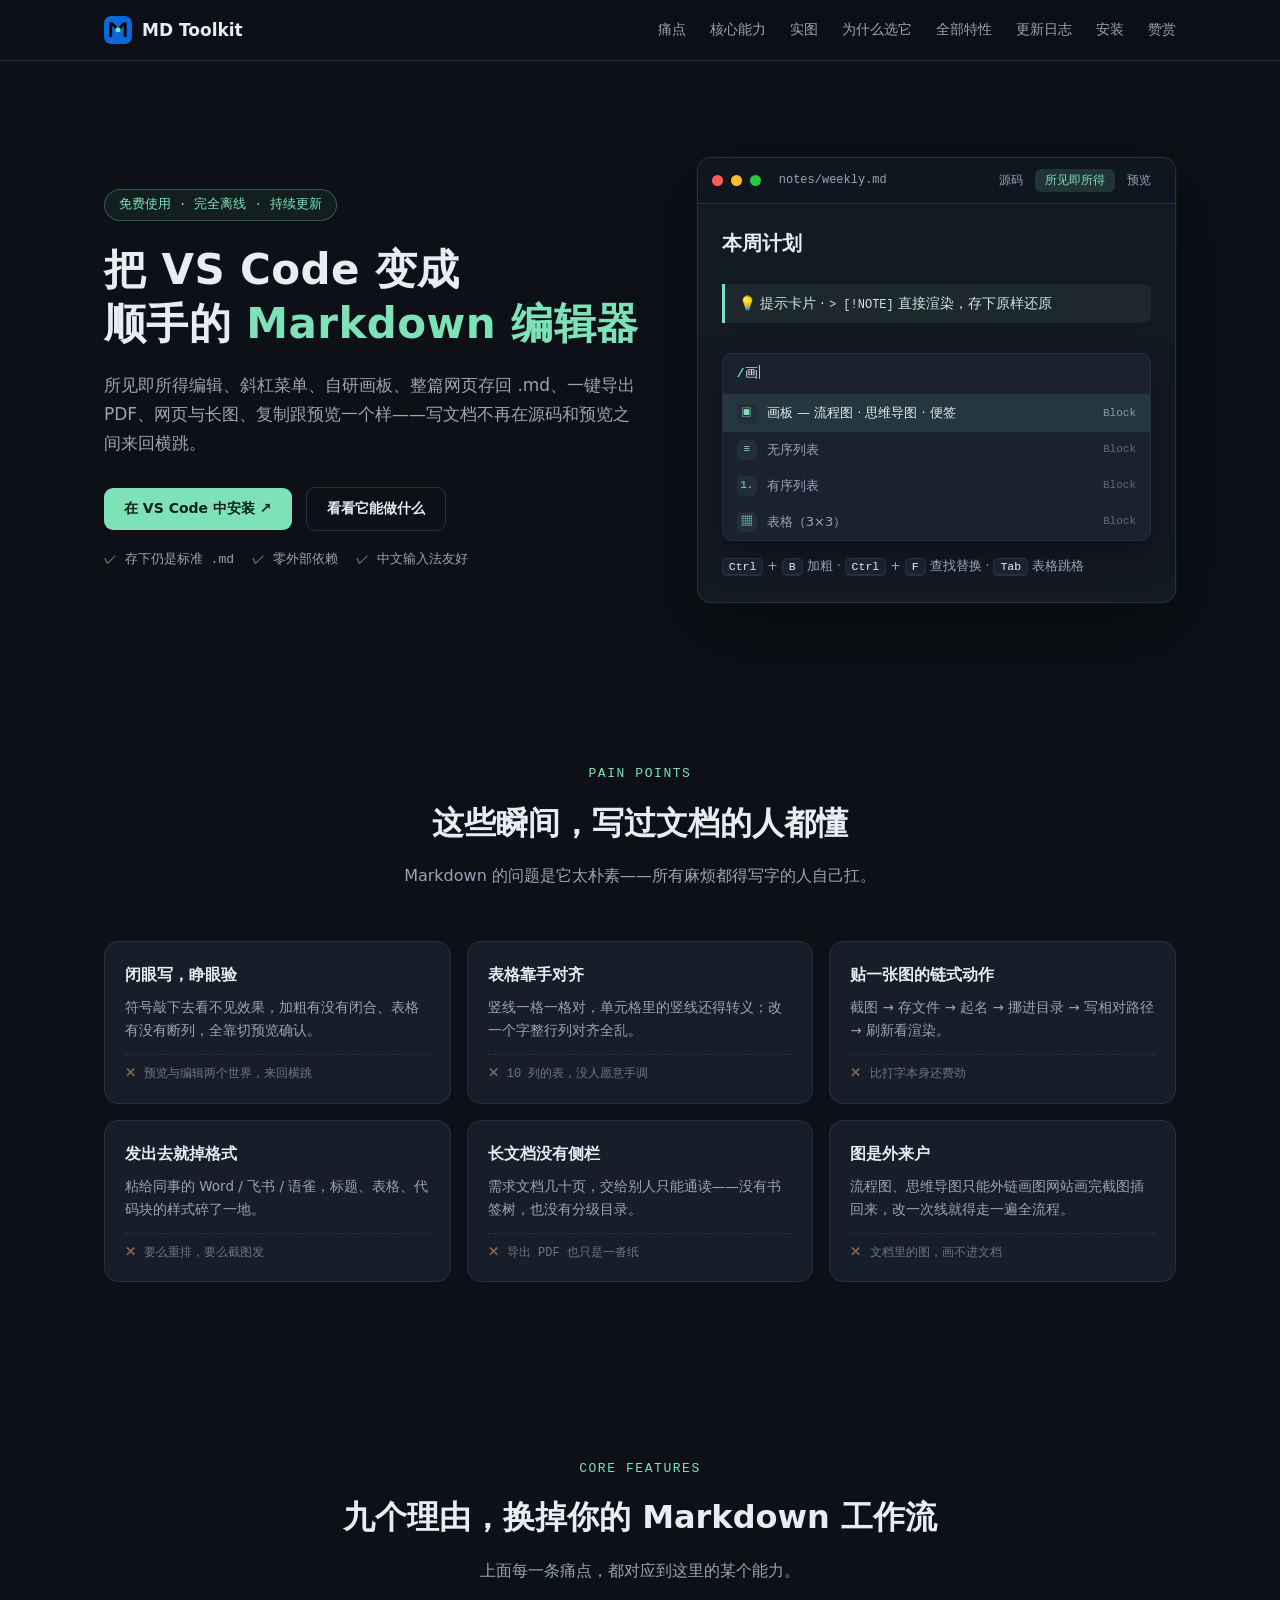
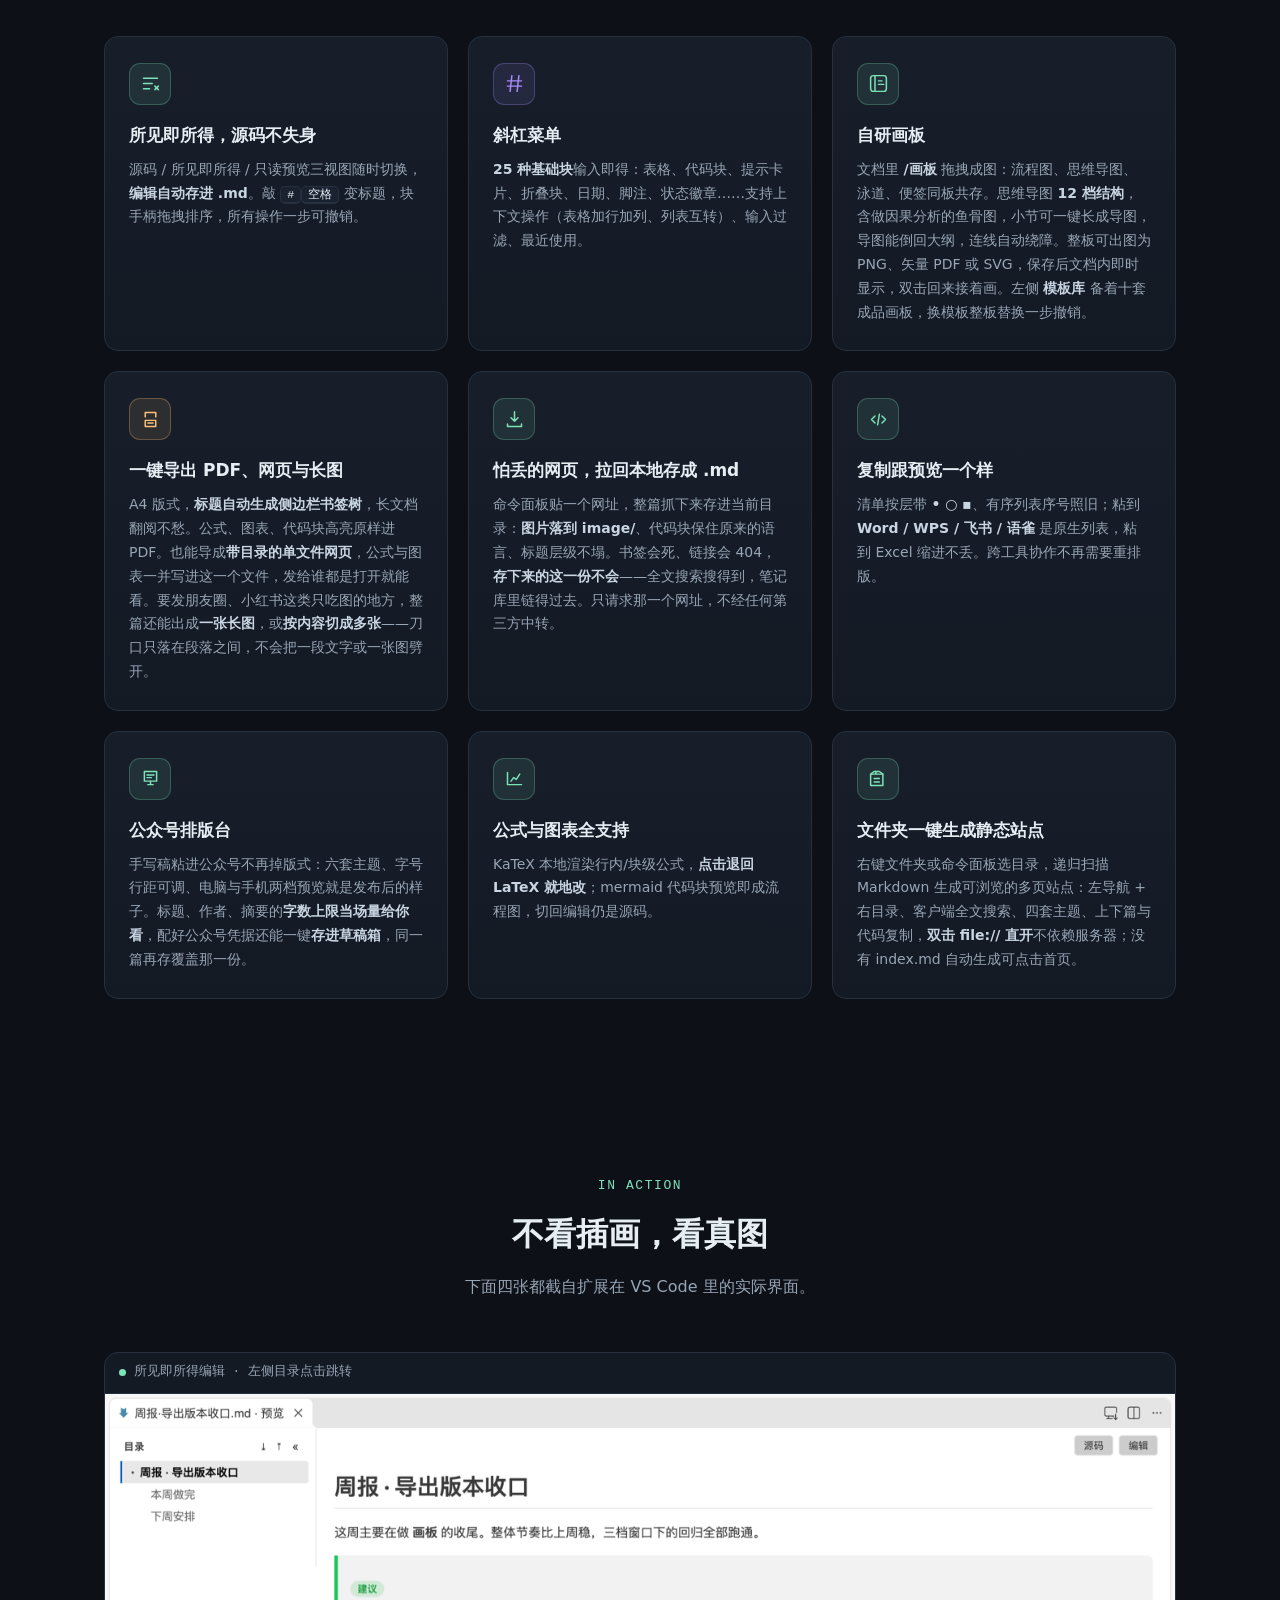
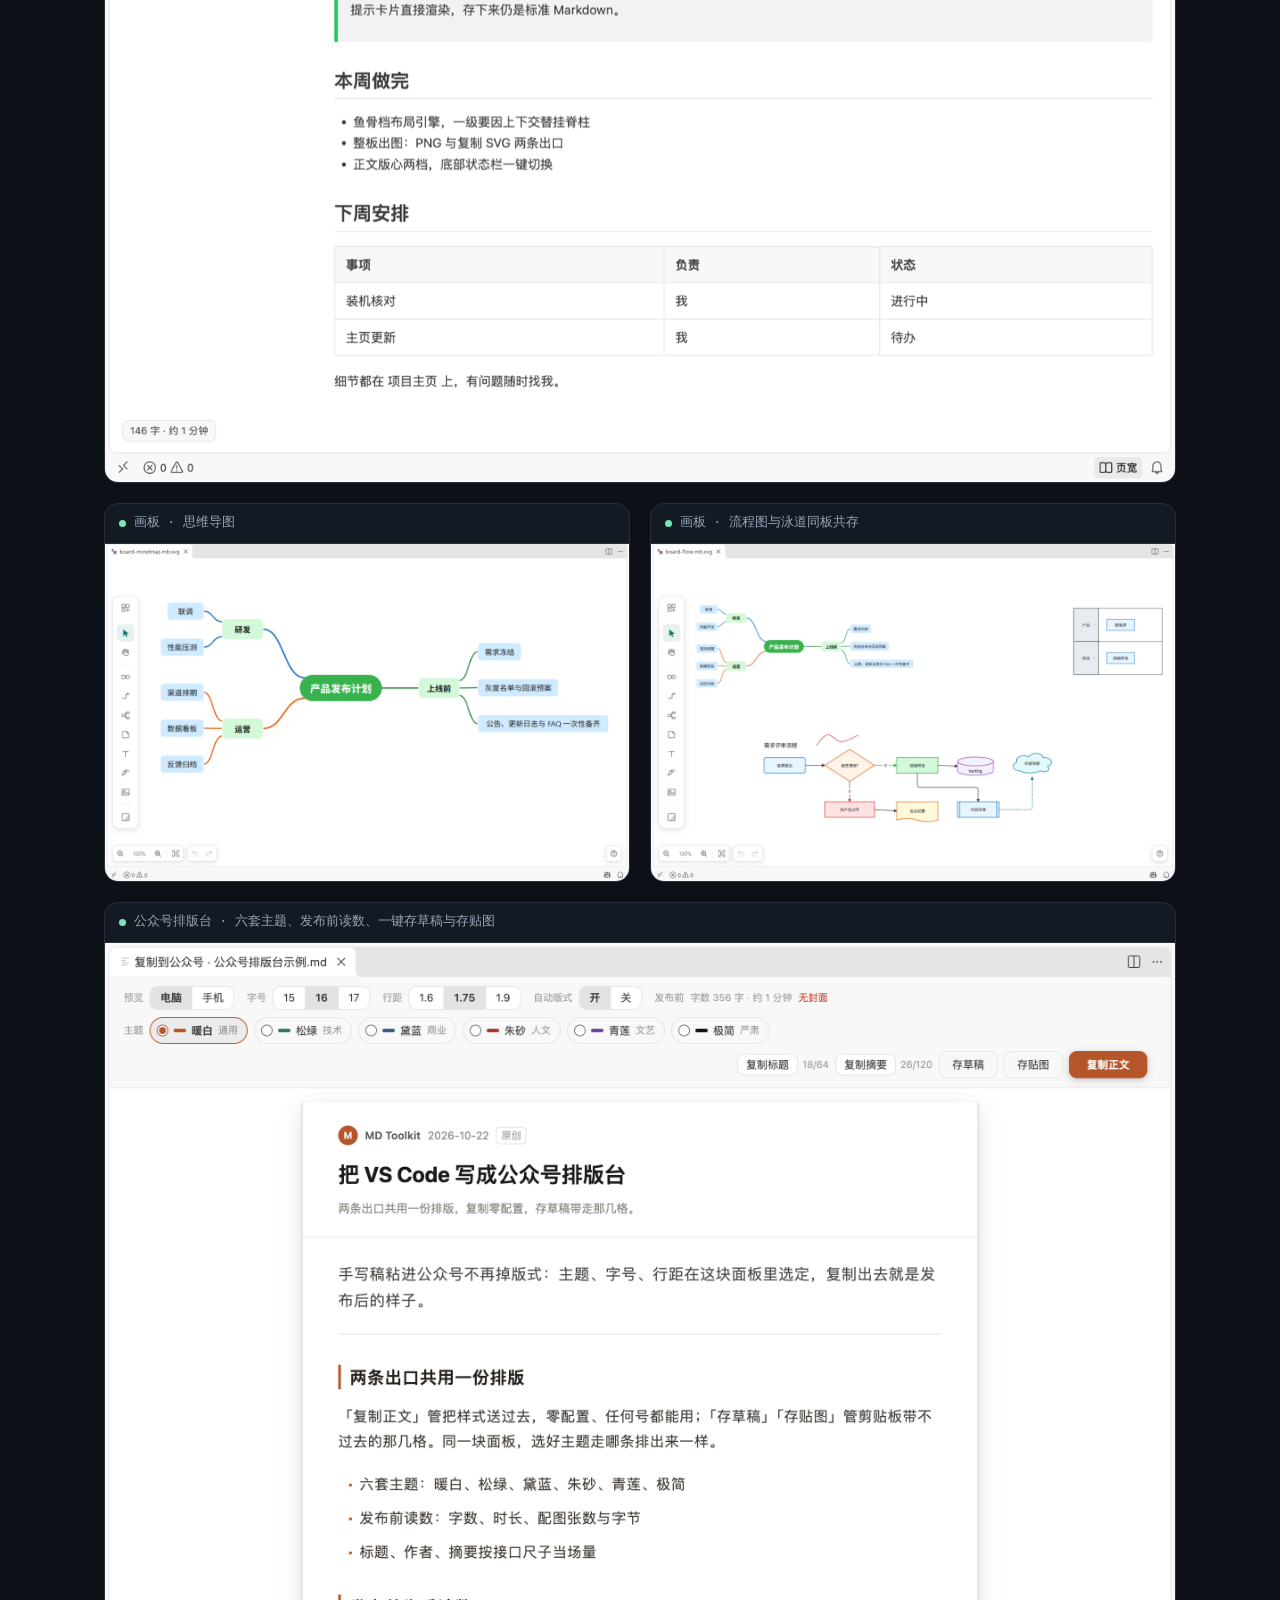
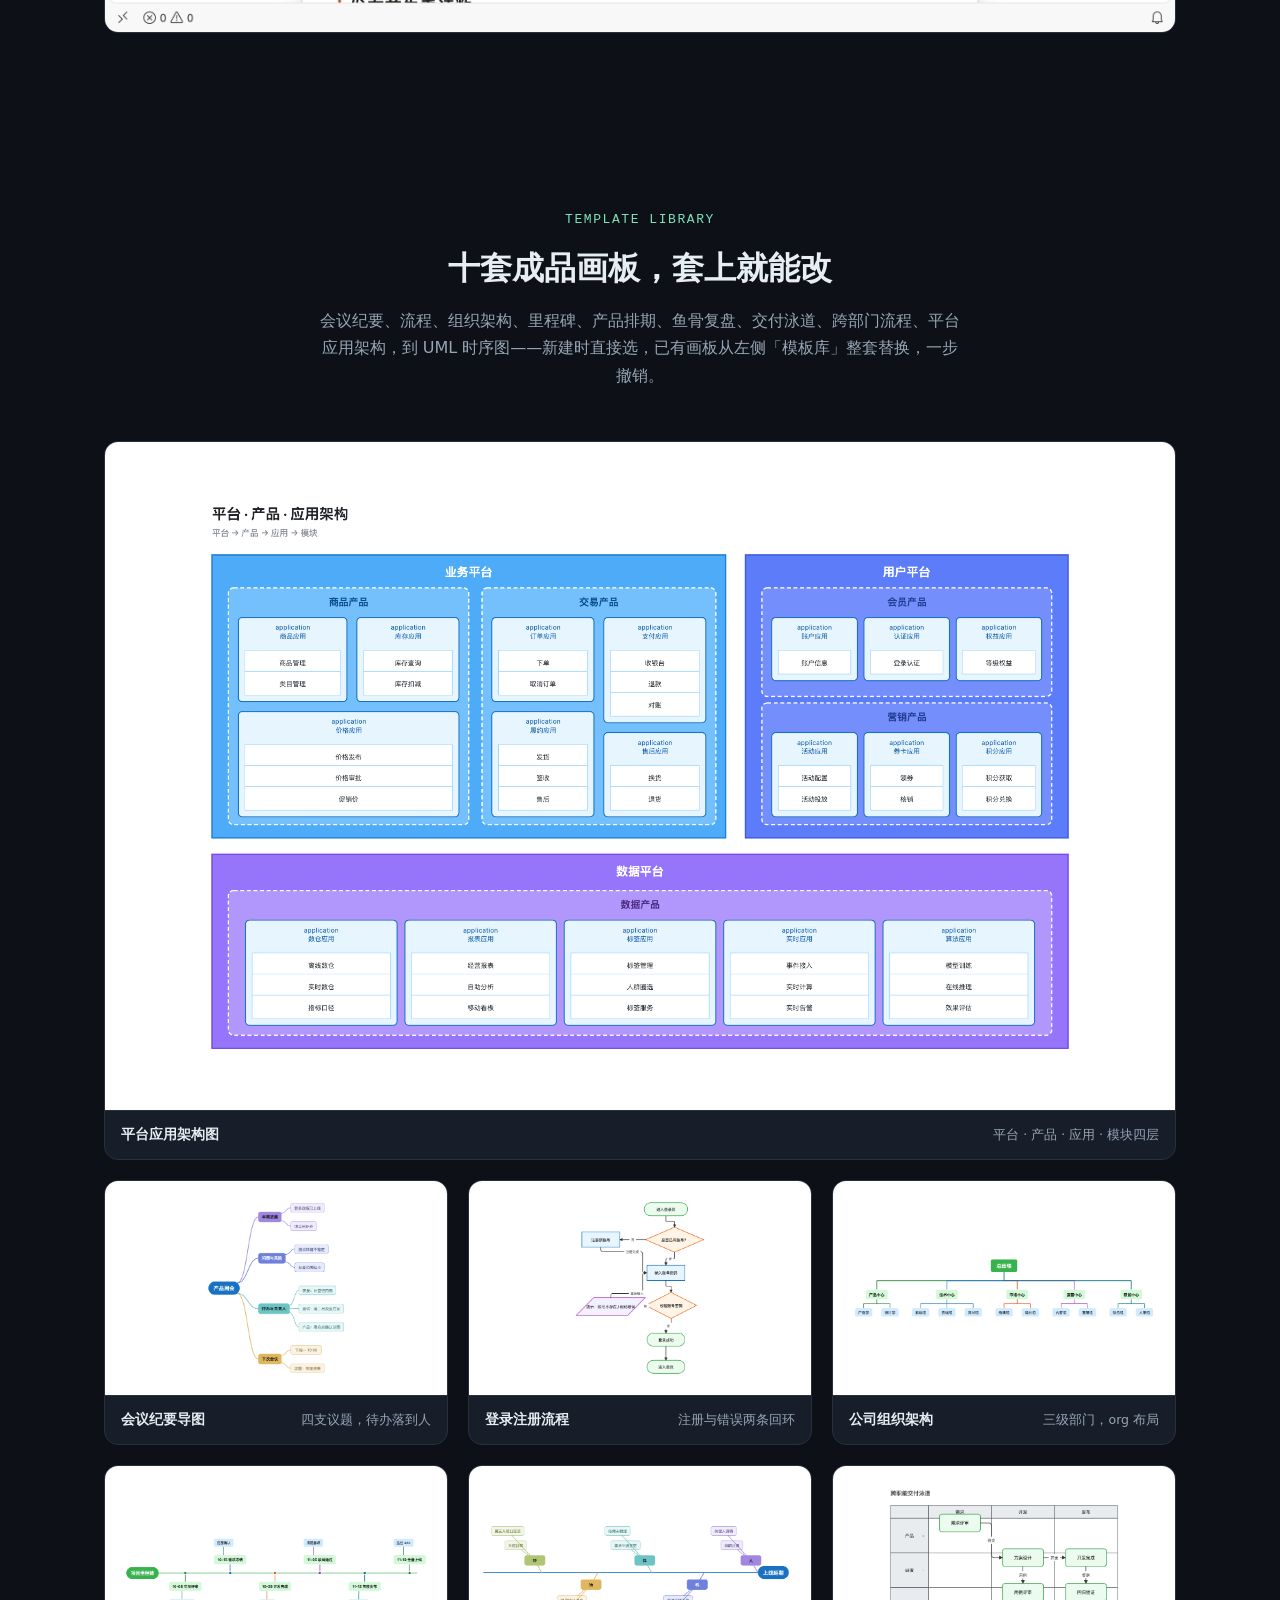
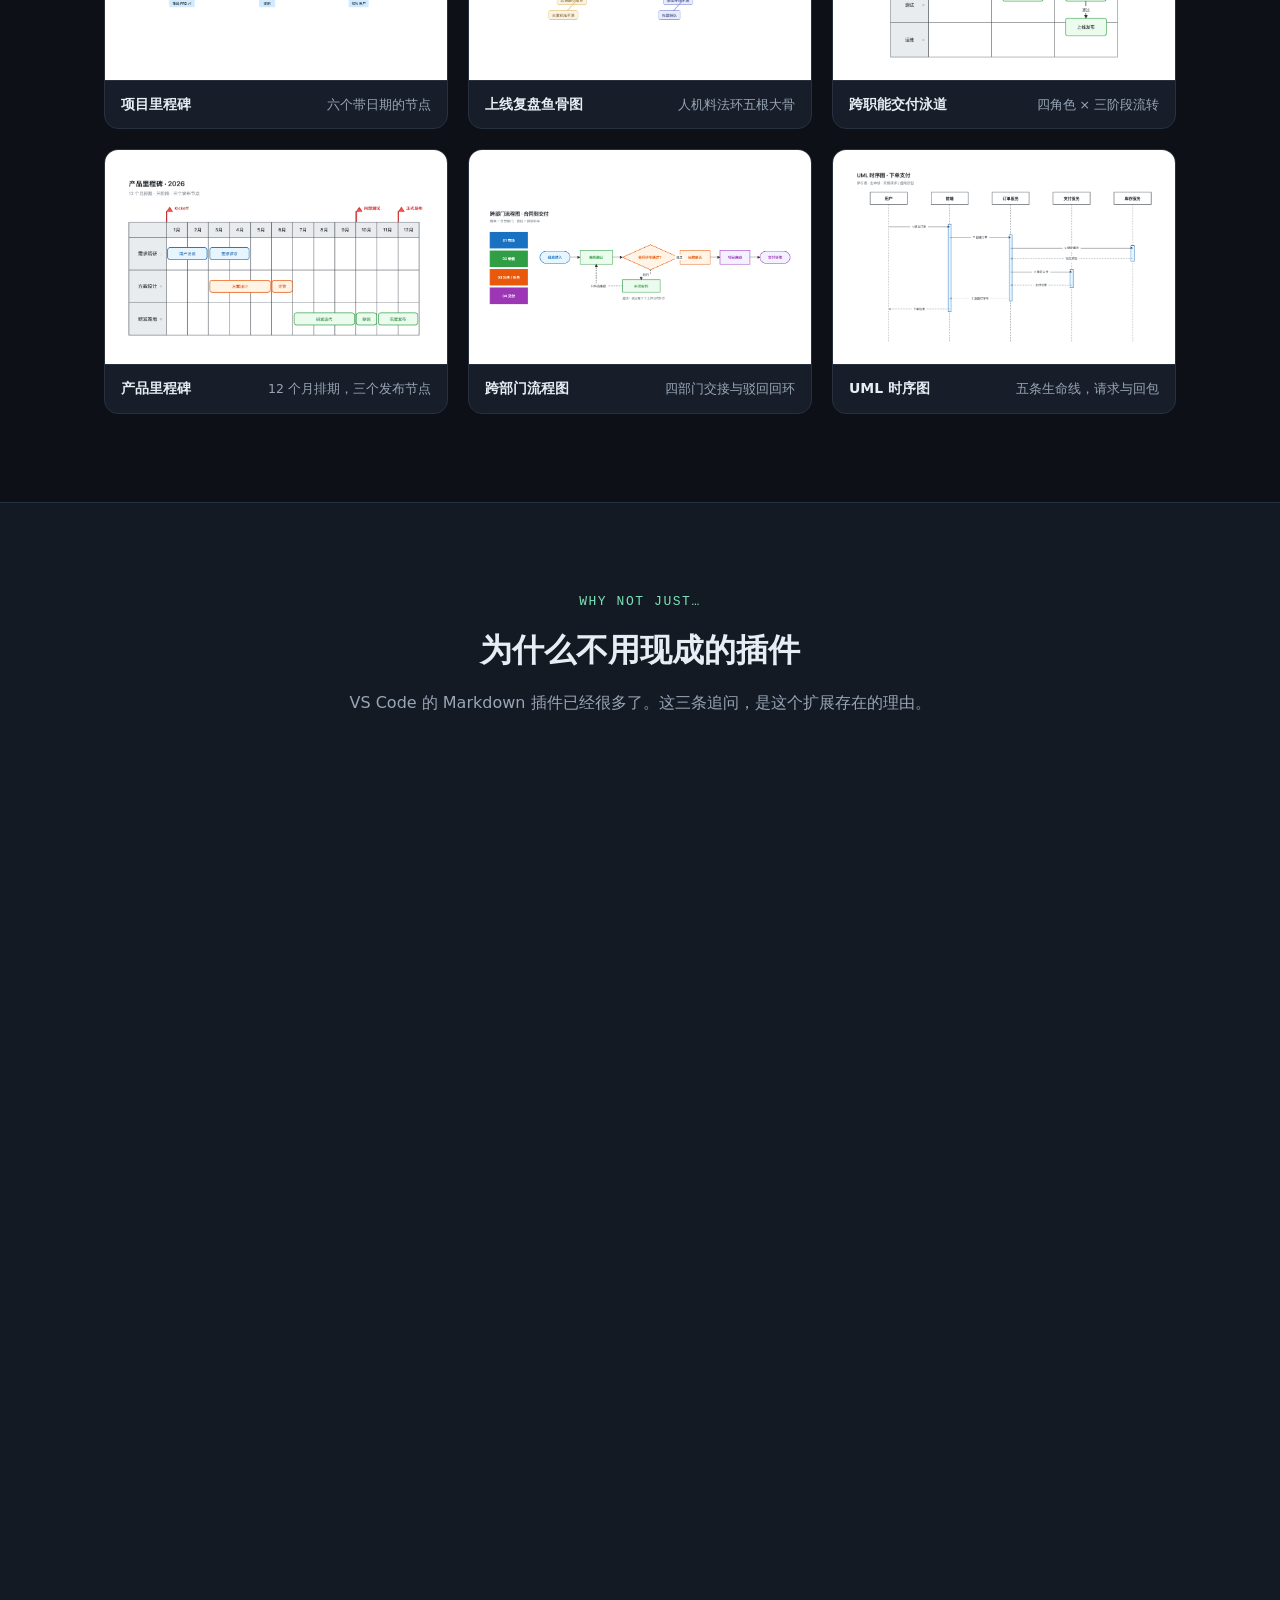
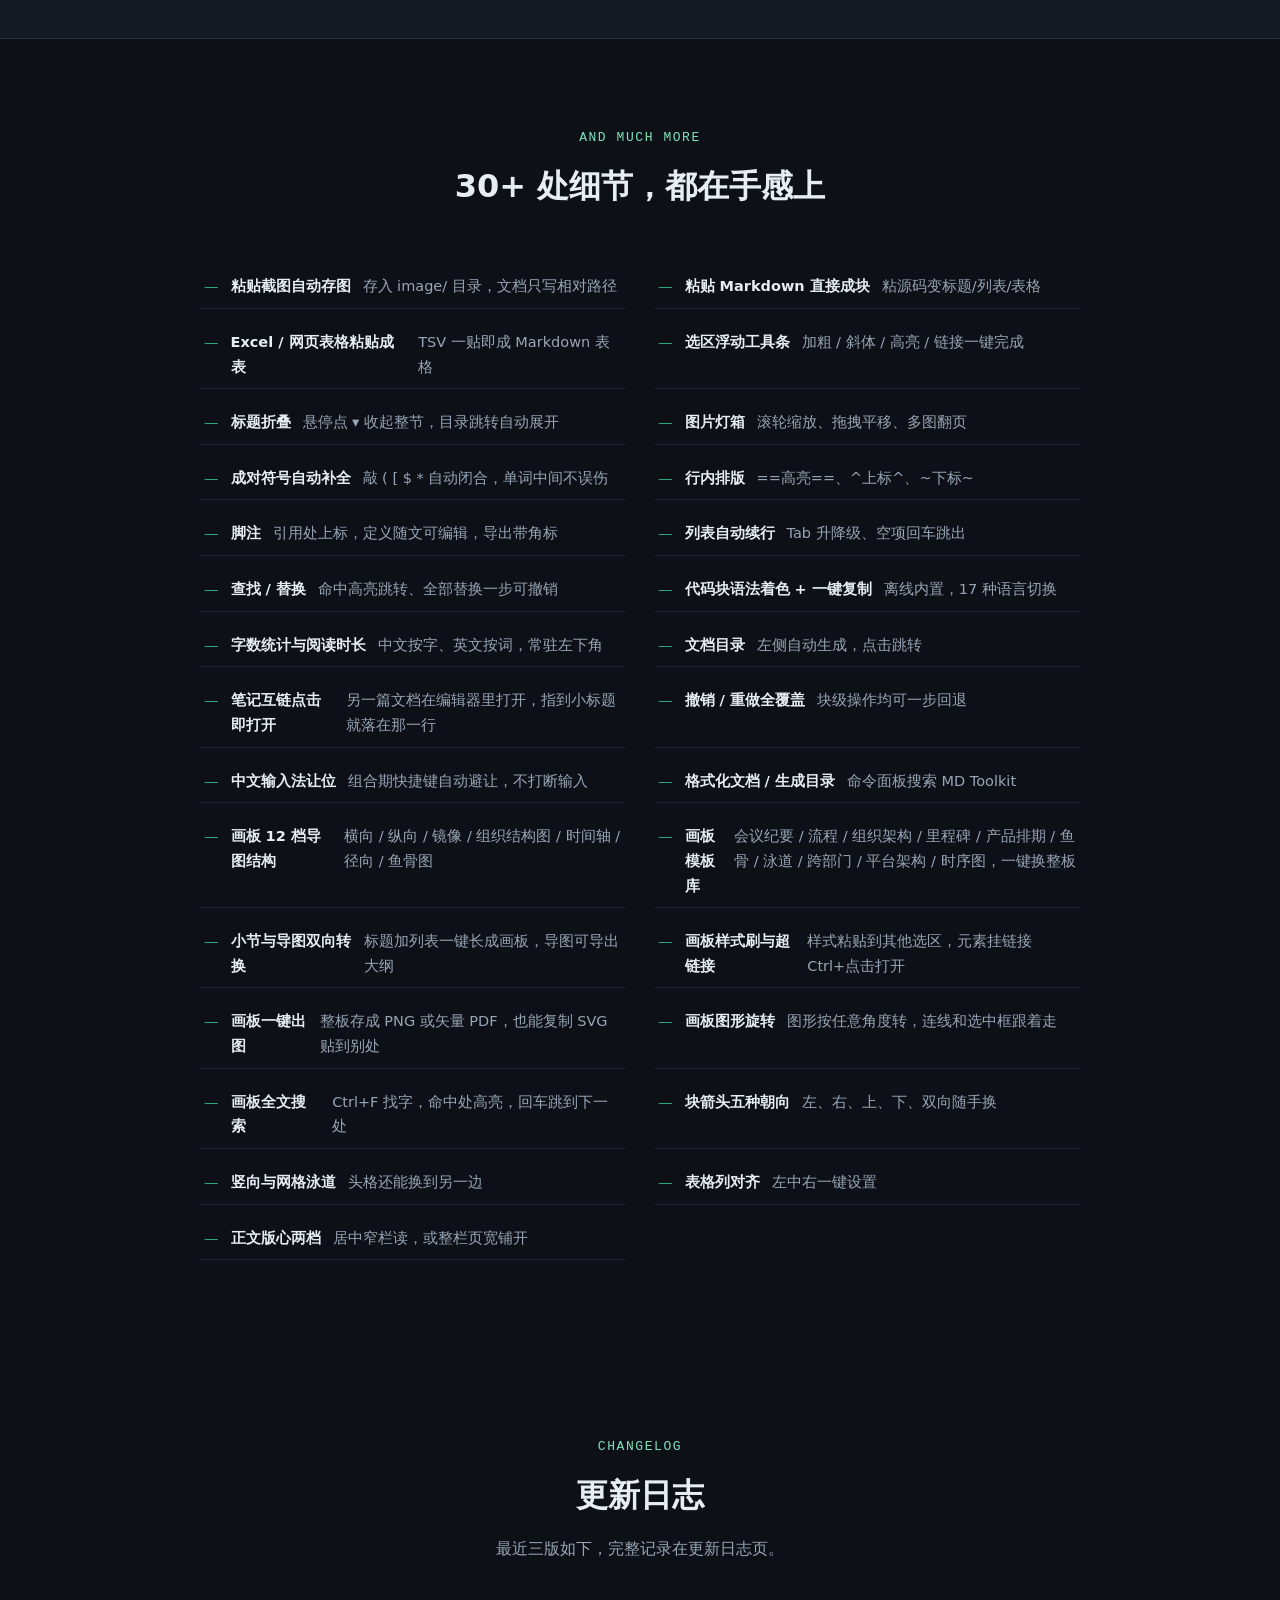
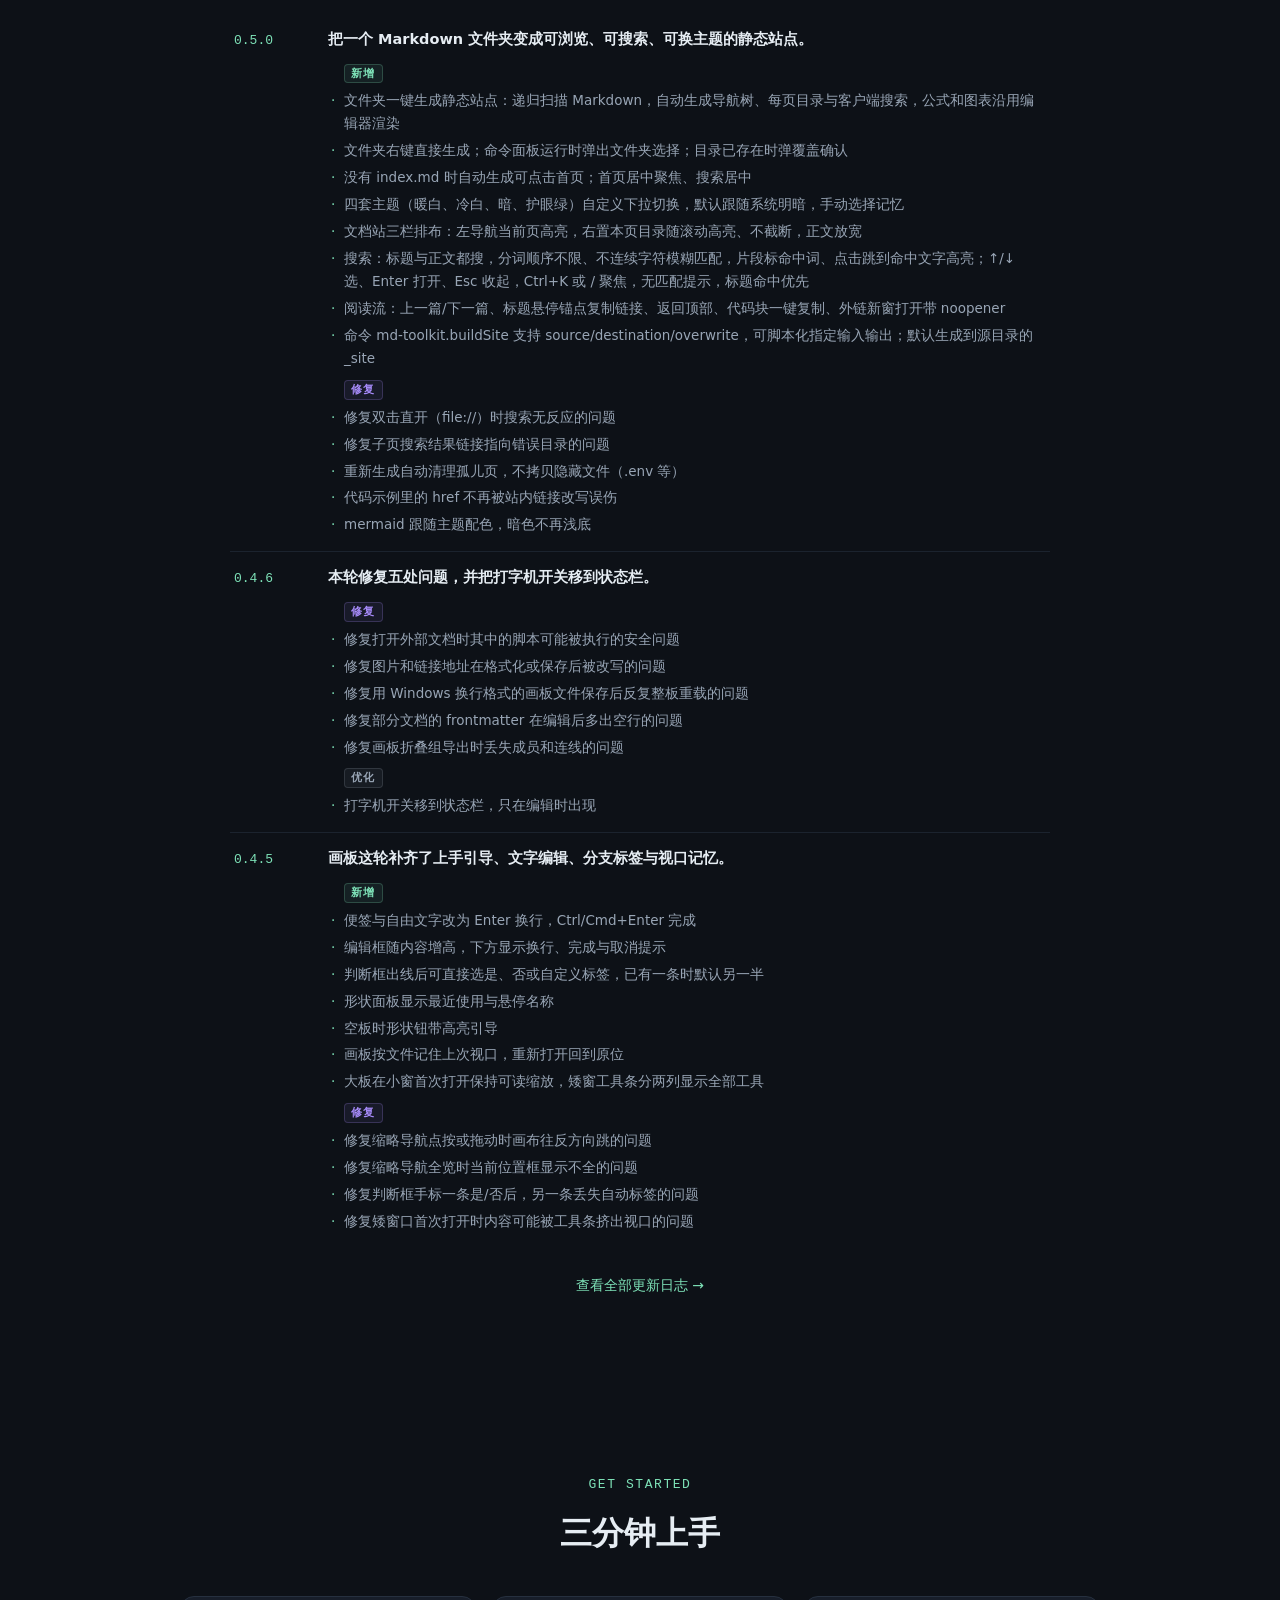
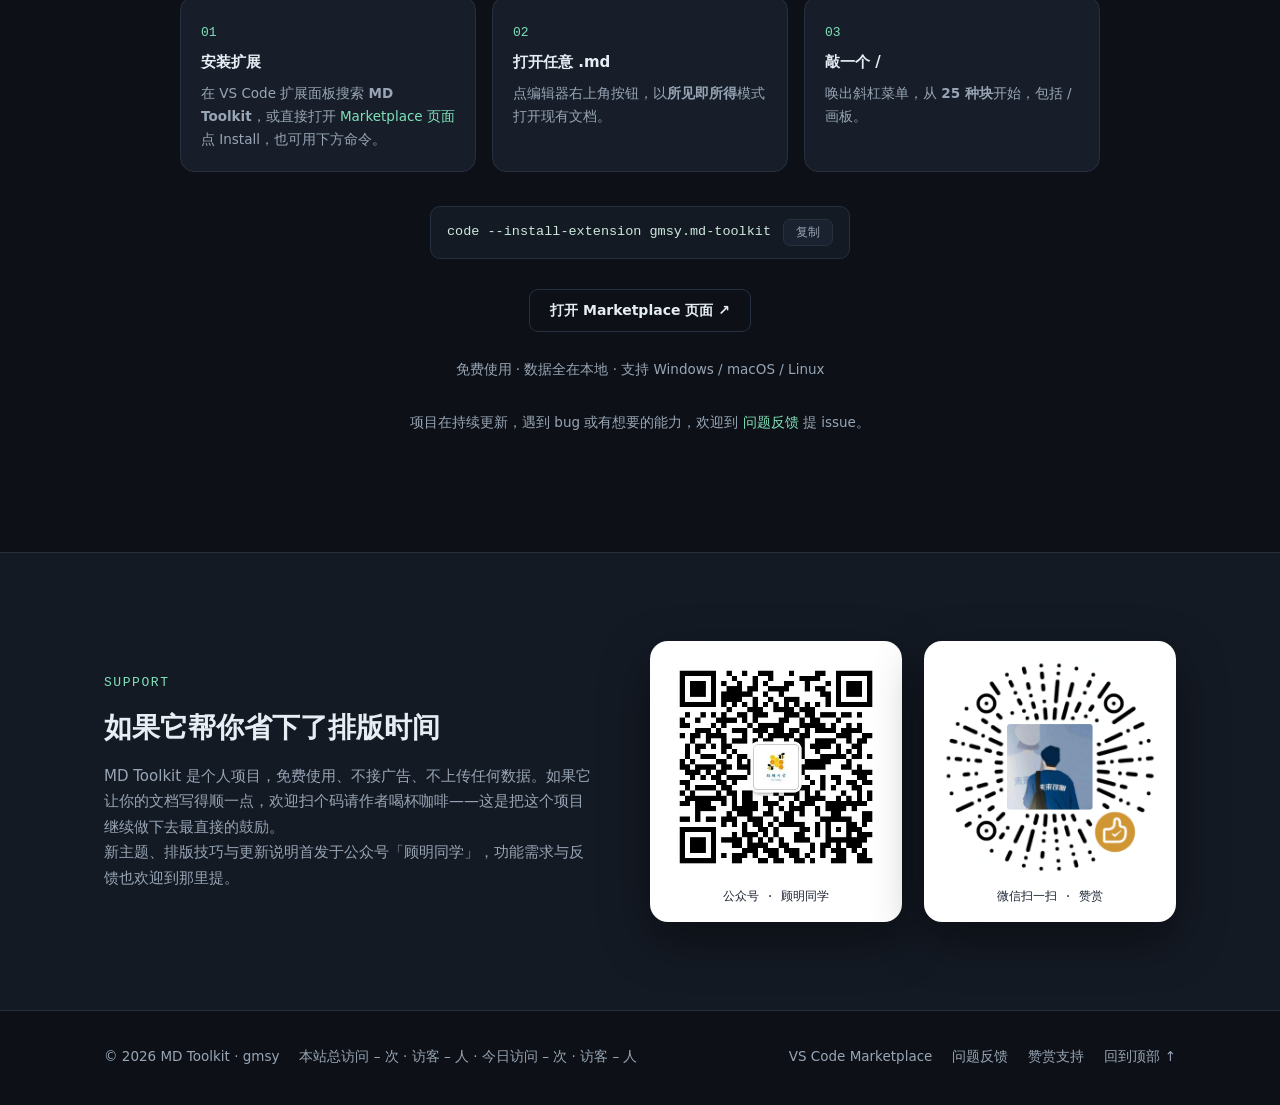
==== commit f0e253de: "首页恢复今日访问统计, 保留静态站点卡片" ====
--- a/index.html
+++ b/index.html
@@ -481,8 +481,8 @@
 <footer>
   <div class="wrap foot">
     <span>© 2026 MD Toolkit · gmsy</span>
-    <!-- analytics:begin --><span class="visits">本站总访问 <span id="busuanzi_site_pv">–</span> 次 · 访客 <span id="busuanzi_site_uv">–</span> 人</span><!-- analytics:end -->
-        <div class="links">
+    <!-- analytics:begin --><span class="visits"><span class="stat">本站总访问 <span id="busuanzi_site_pv">–</span> 次 · 访客 <span id="busuanzi_site_uv">–</span> 人</span> <span class="stat">· 今日访问 <span id="busuanzi_today_pv">–</span> 次 · 访客 <span id="busuanzi_today_uv">–</span> 人</span></span><!-- analytics:end -->
+    <div class="links">
       <a href="https://marketplace.visualstudio.com/items?itemName=gmsy.md-toolkit" target="_blank" rel="noopener">VS Code Marketplace</a>
       <a href="https://github.com/gmsya/md-toolkit/issues" target="_blank" rel="noopener">问题反馈</a>
       <a href="#reward">赞赏支持</a>
